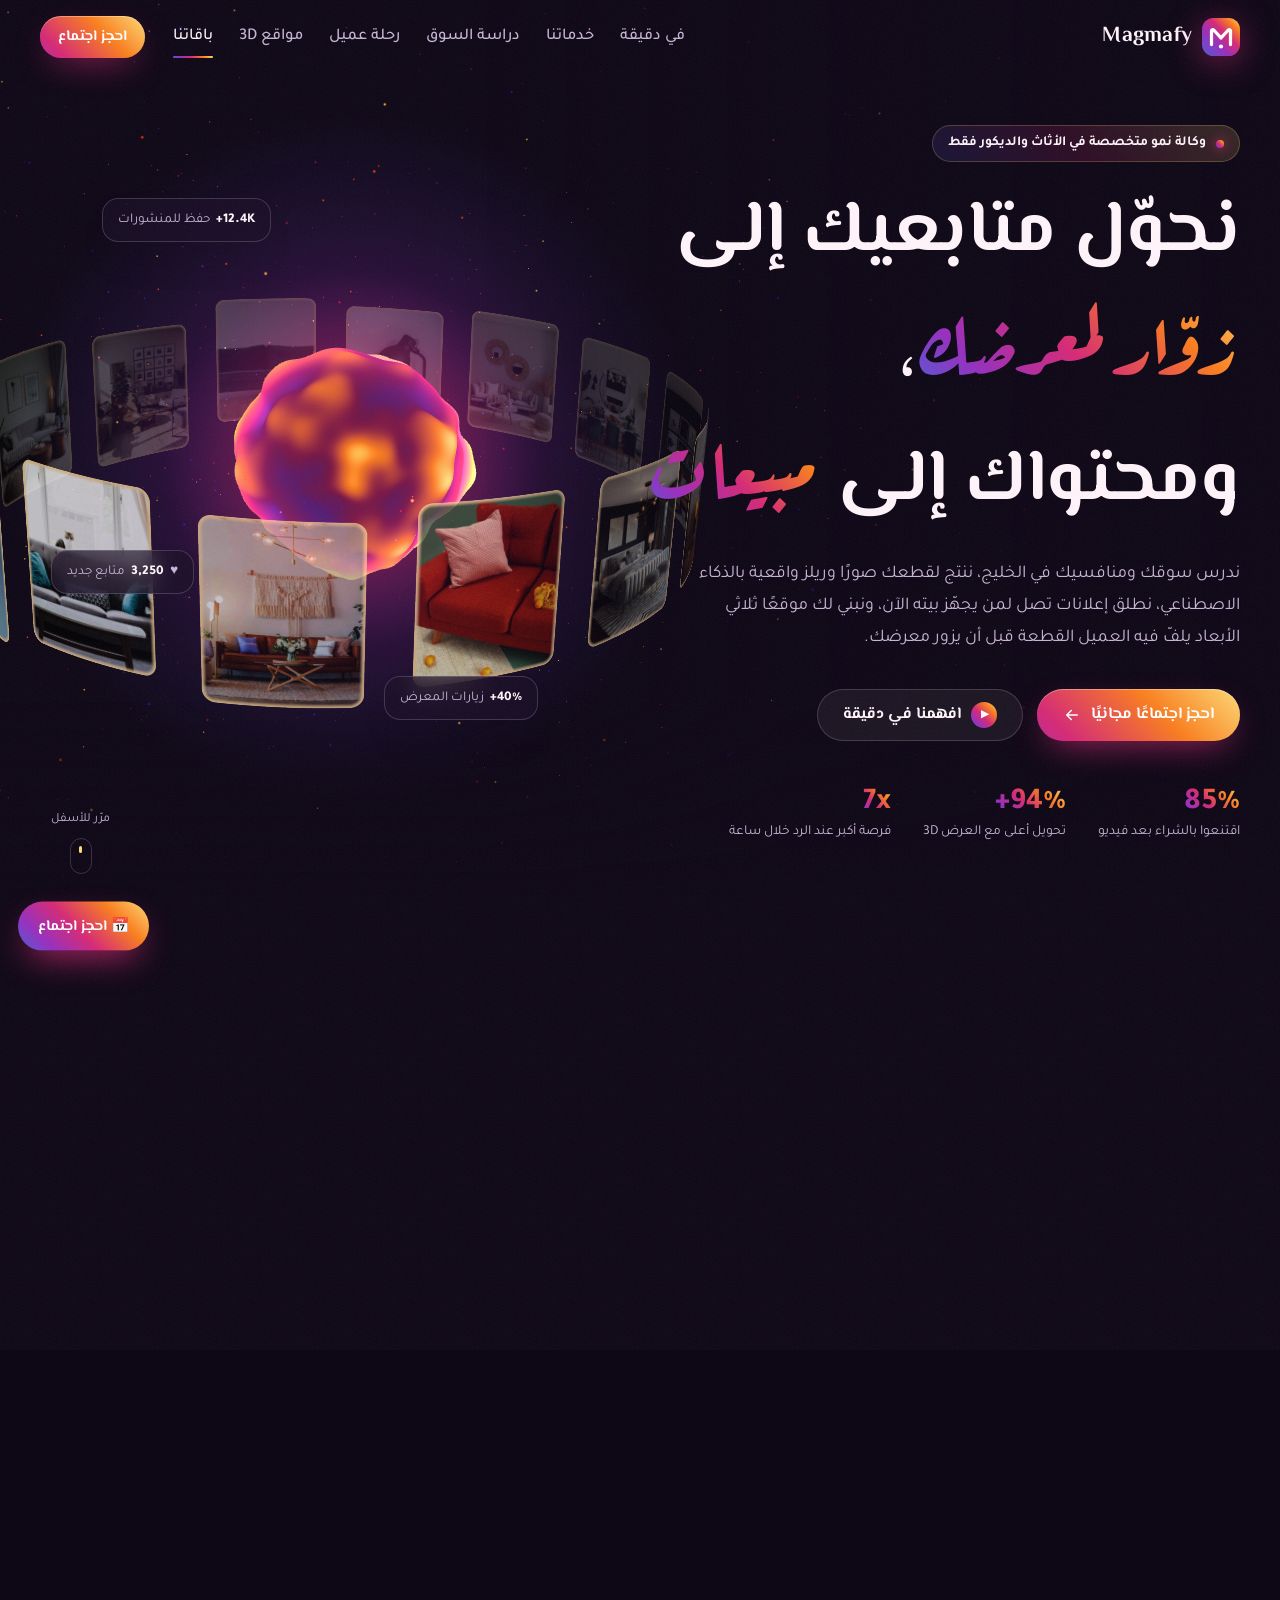
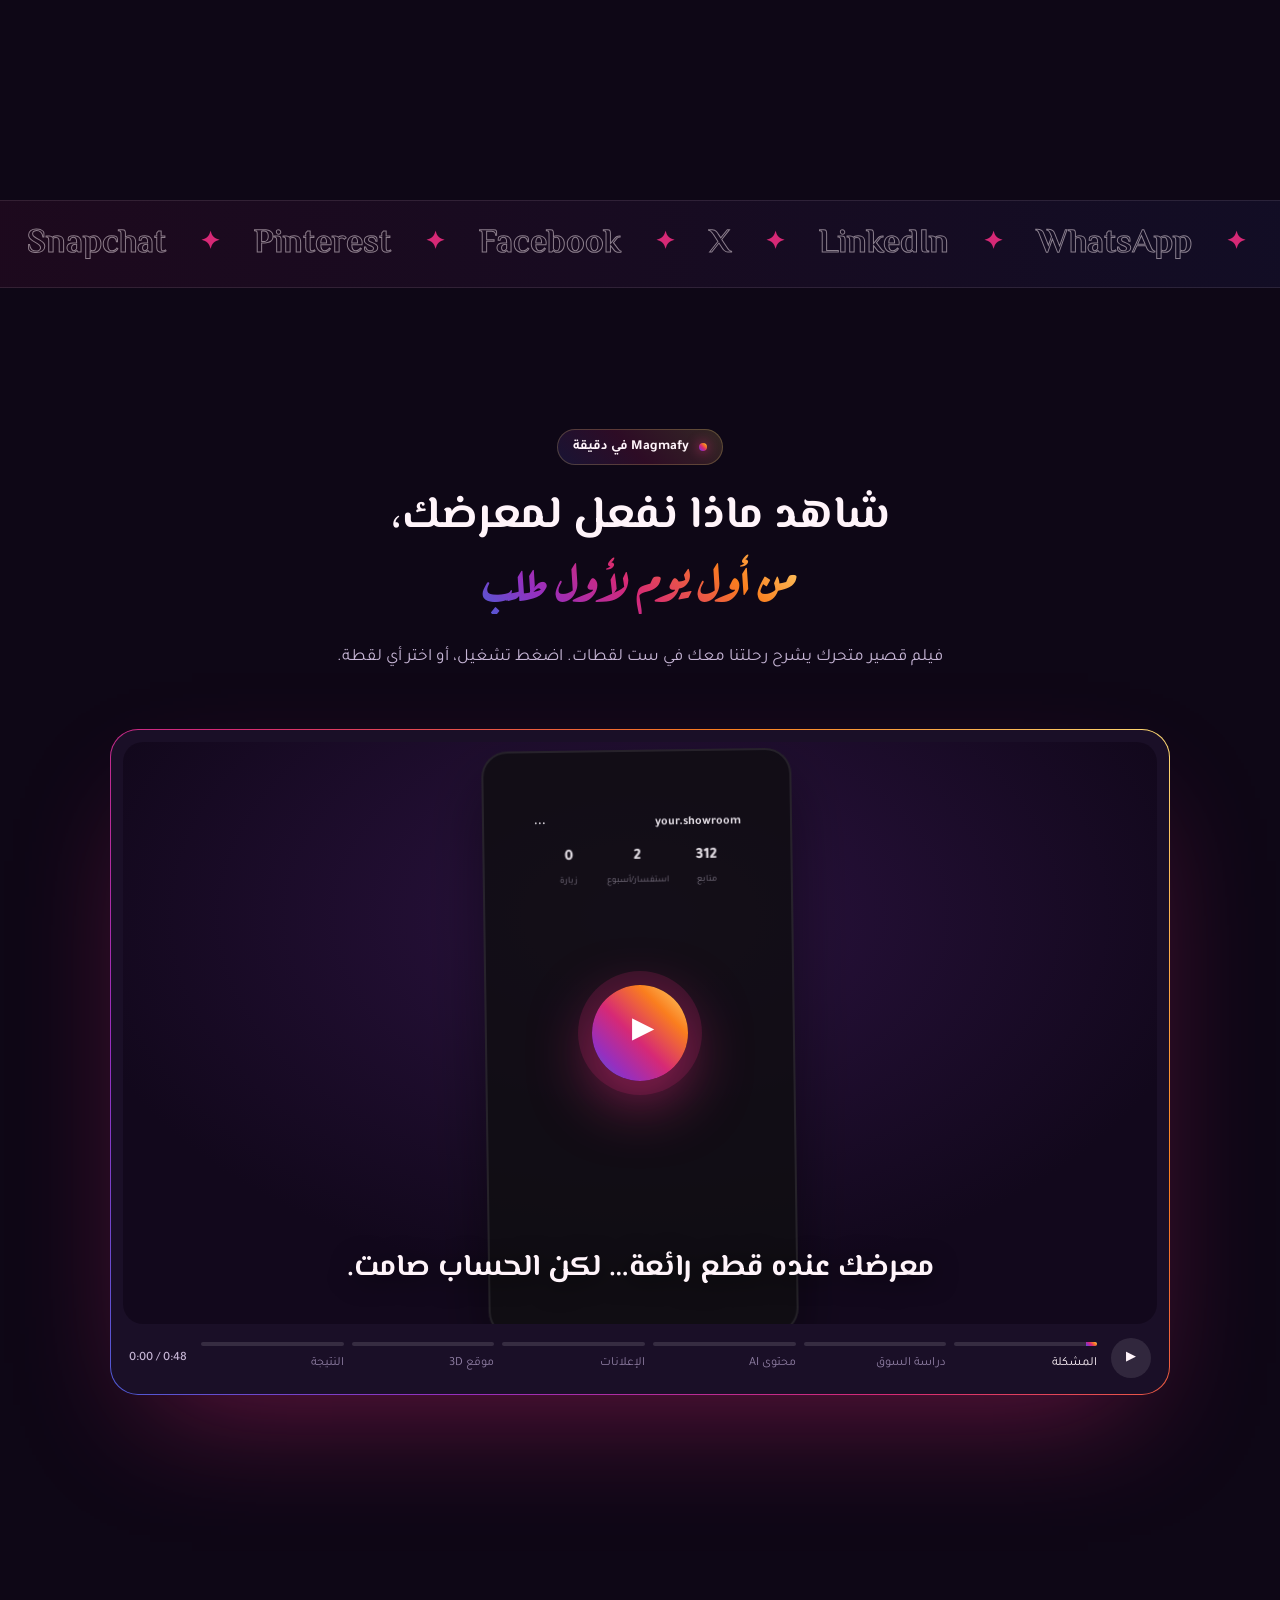
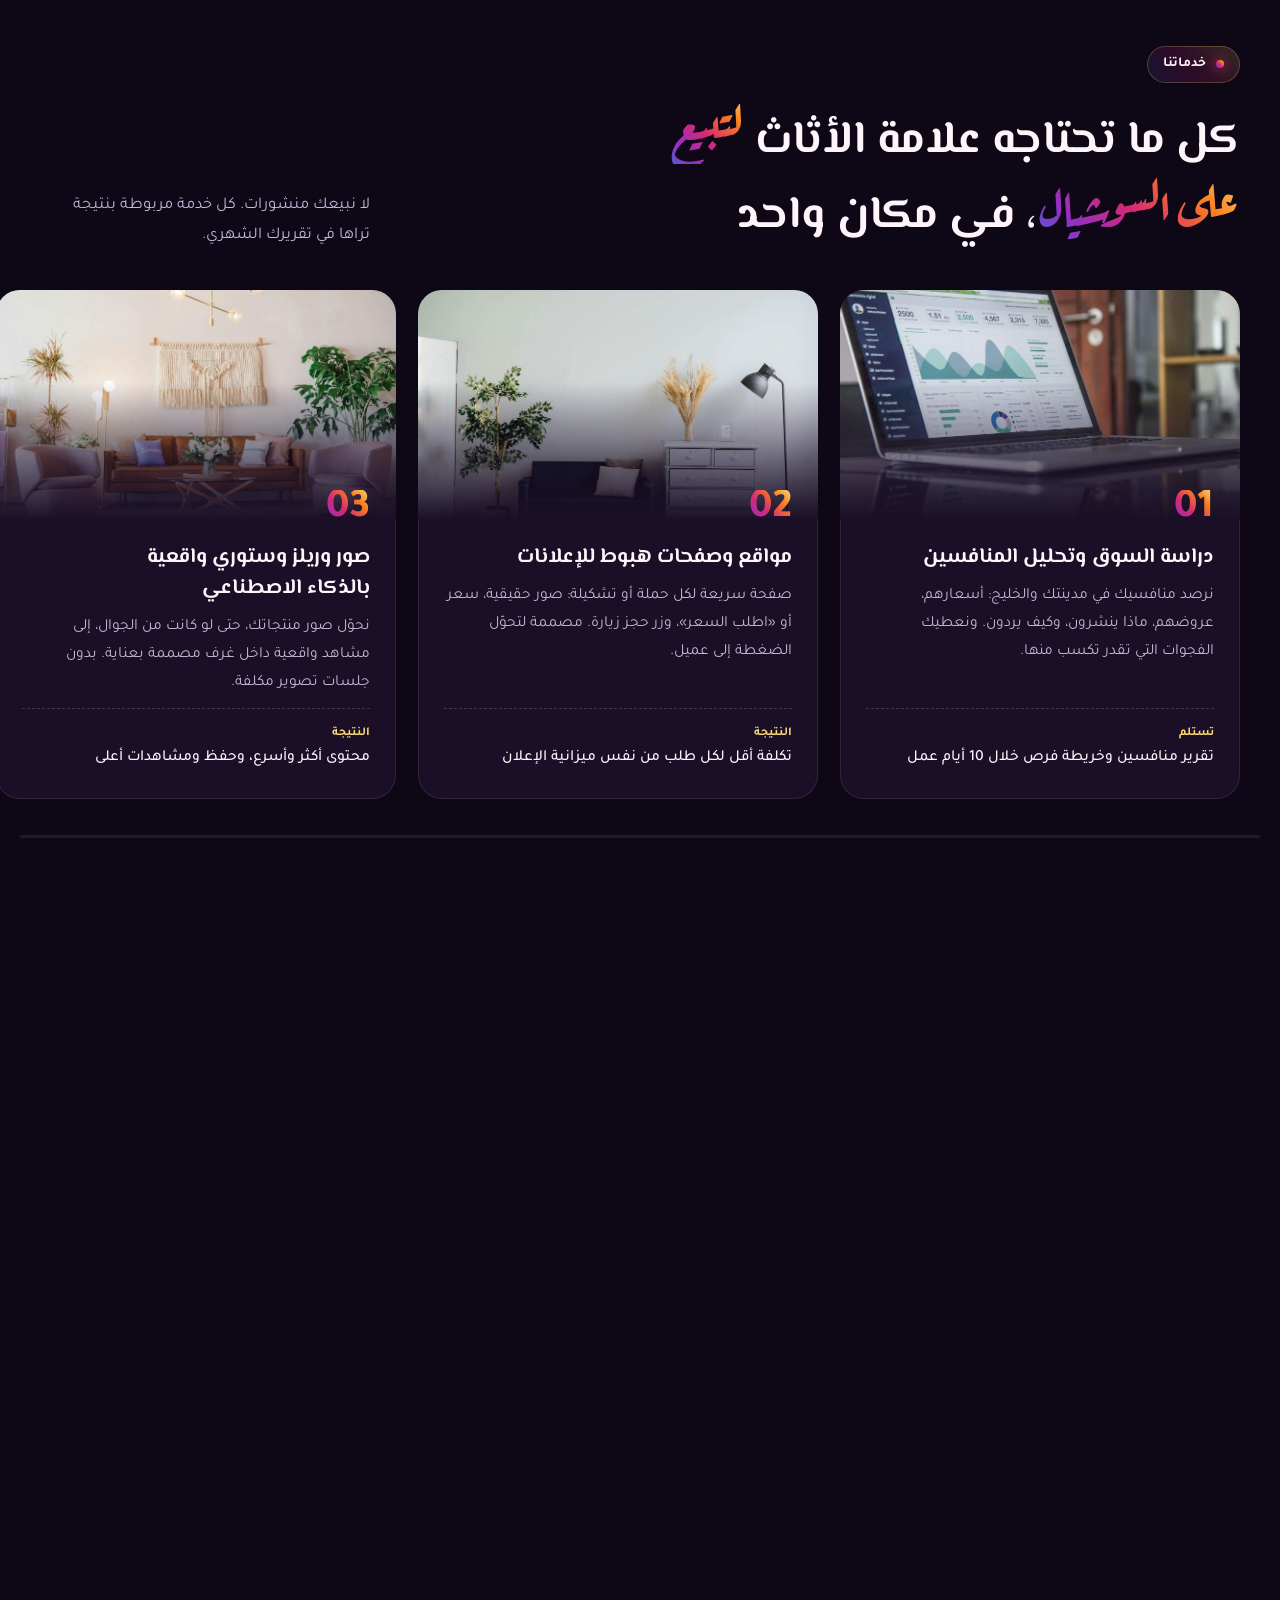
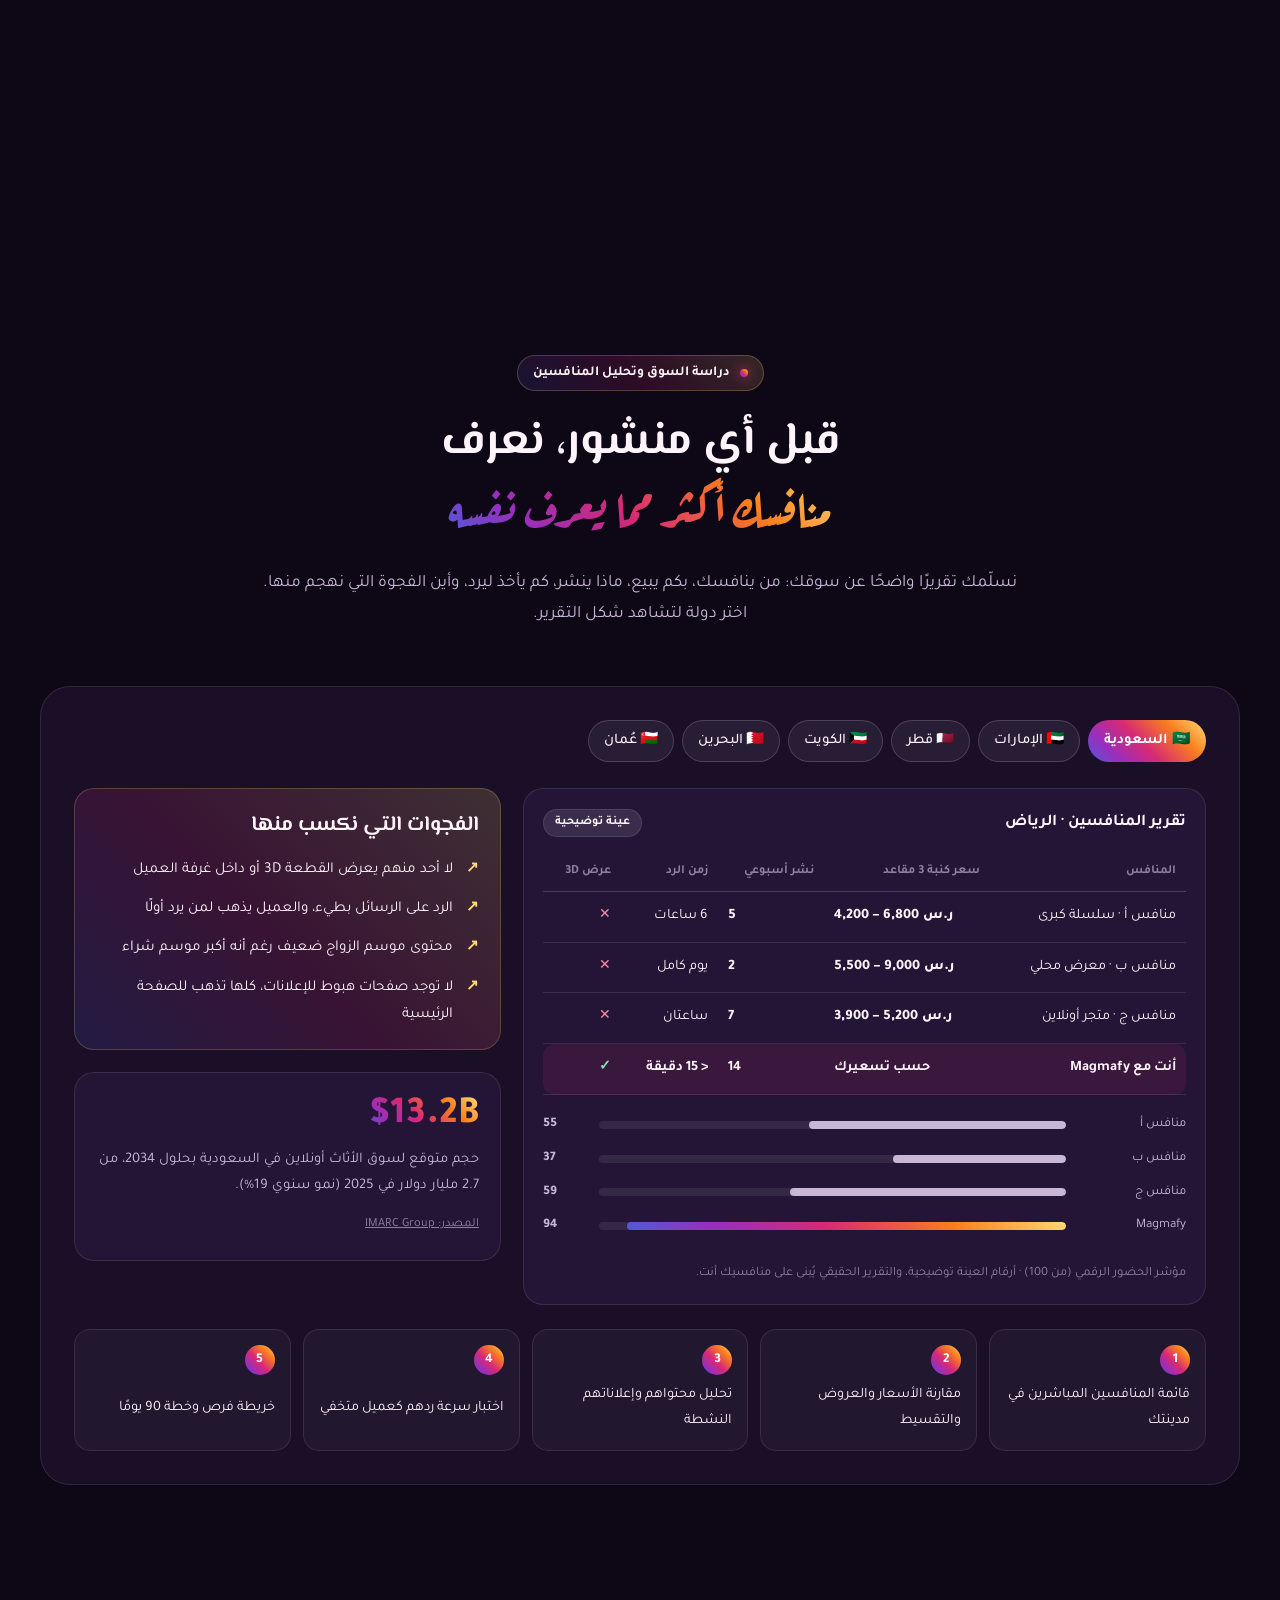
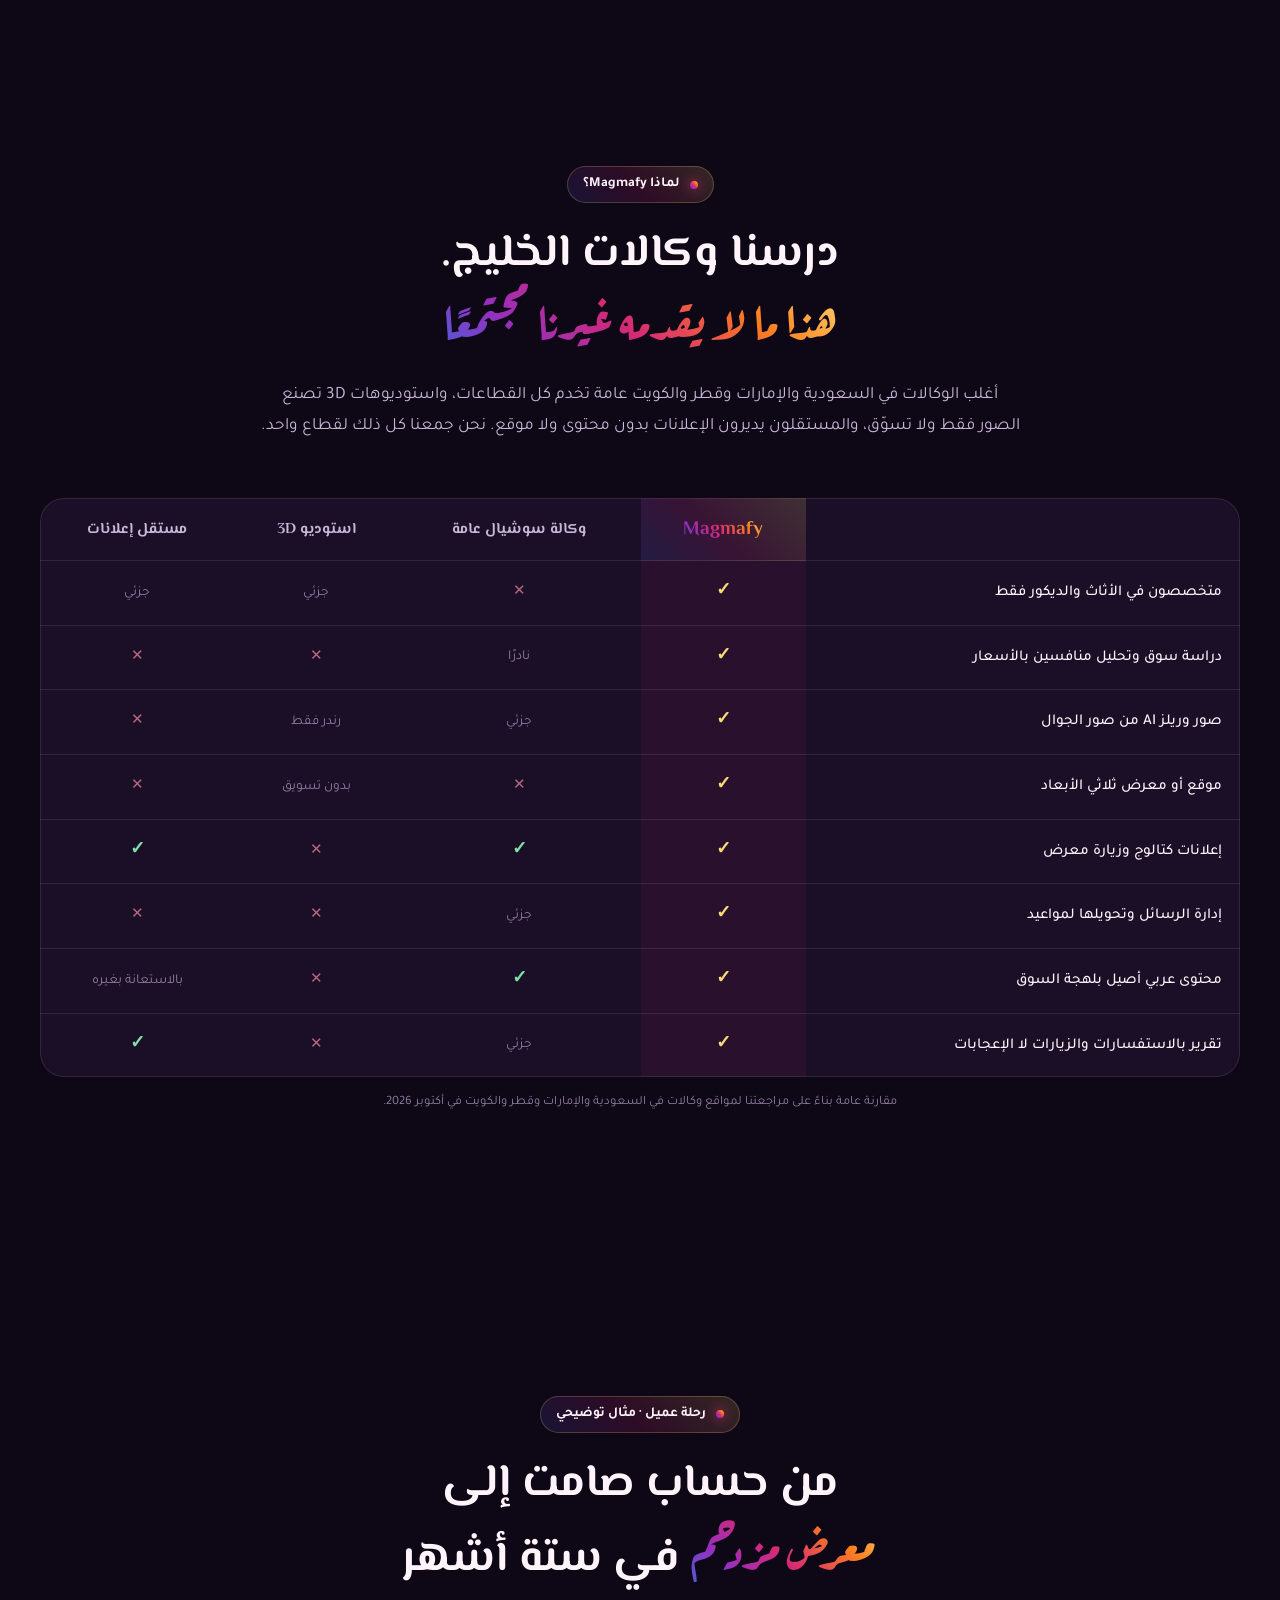
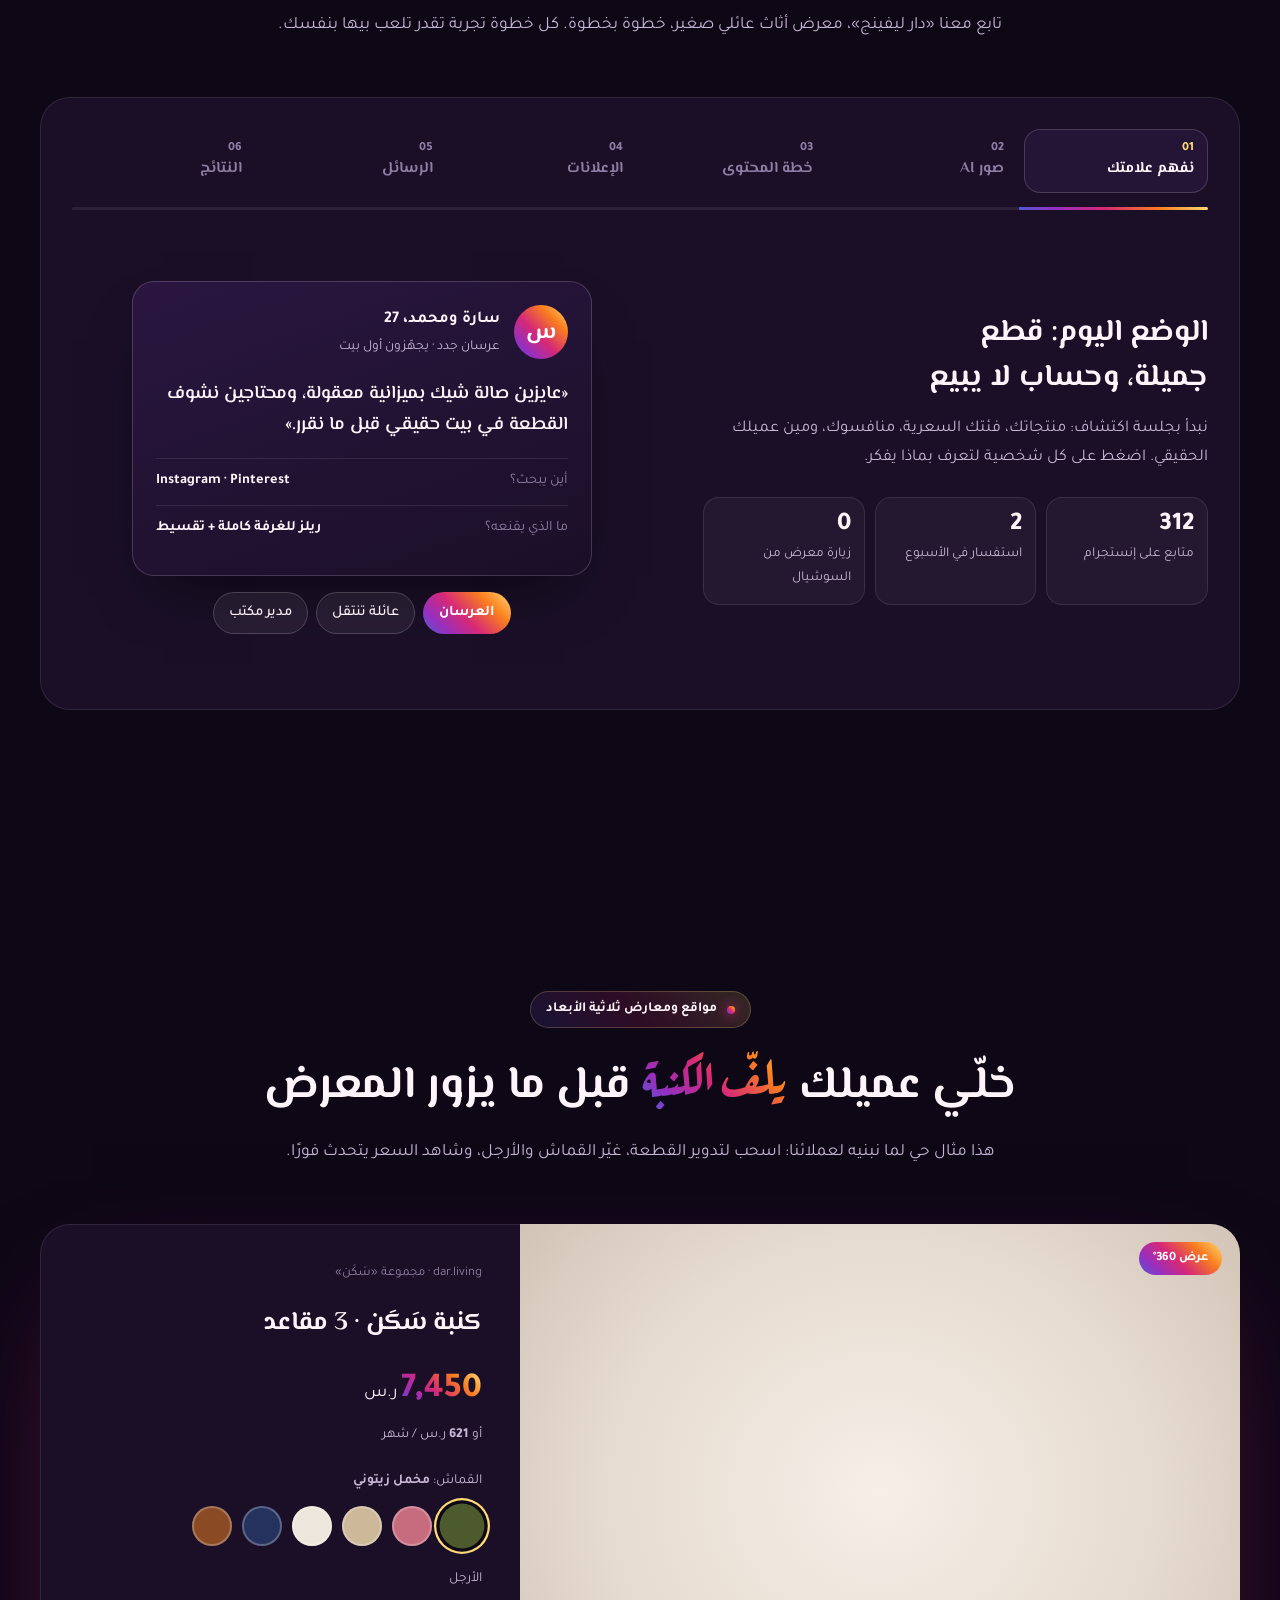
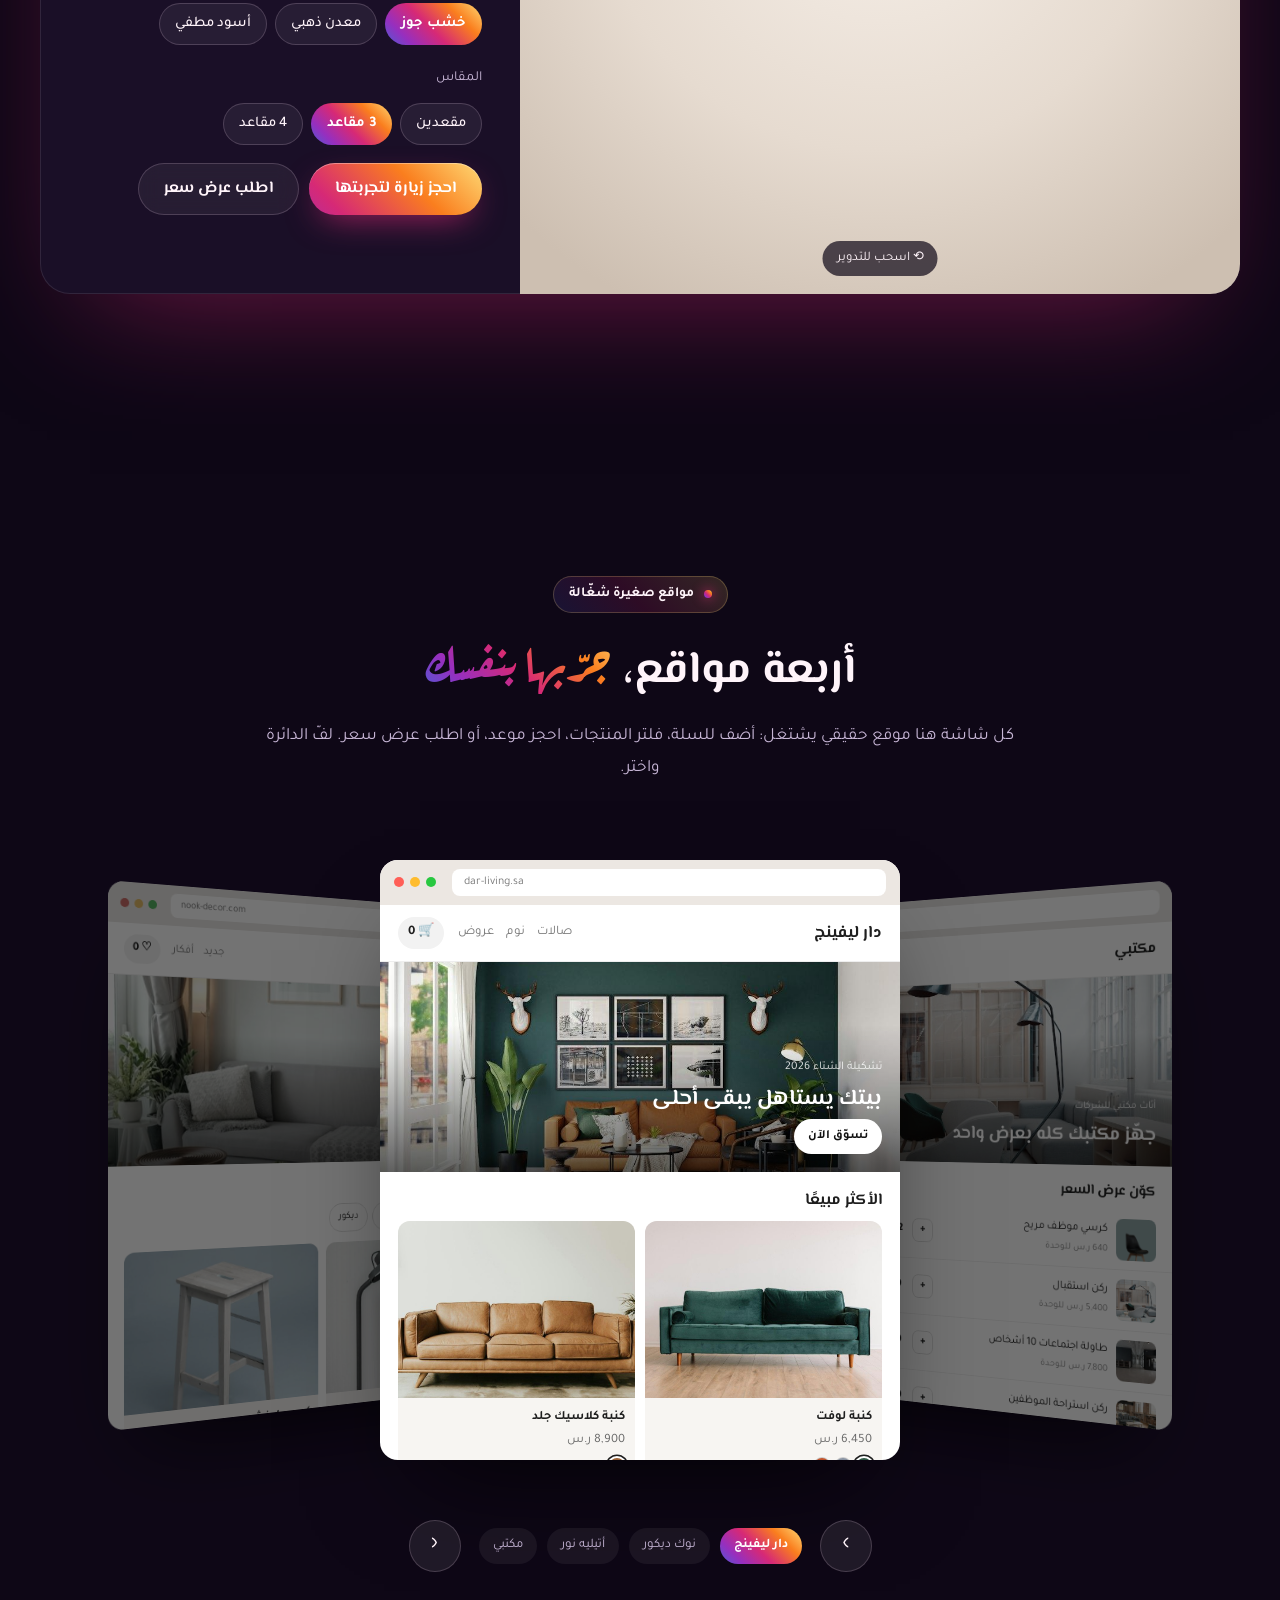
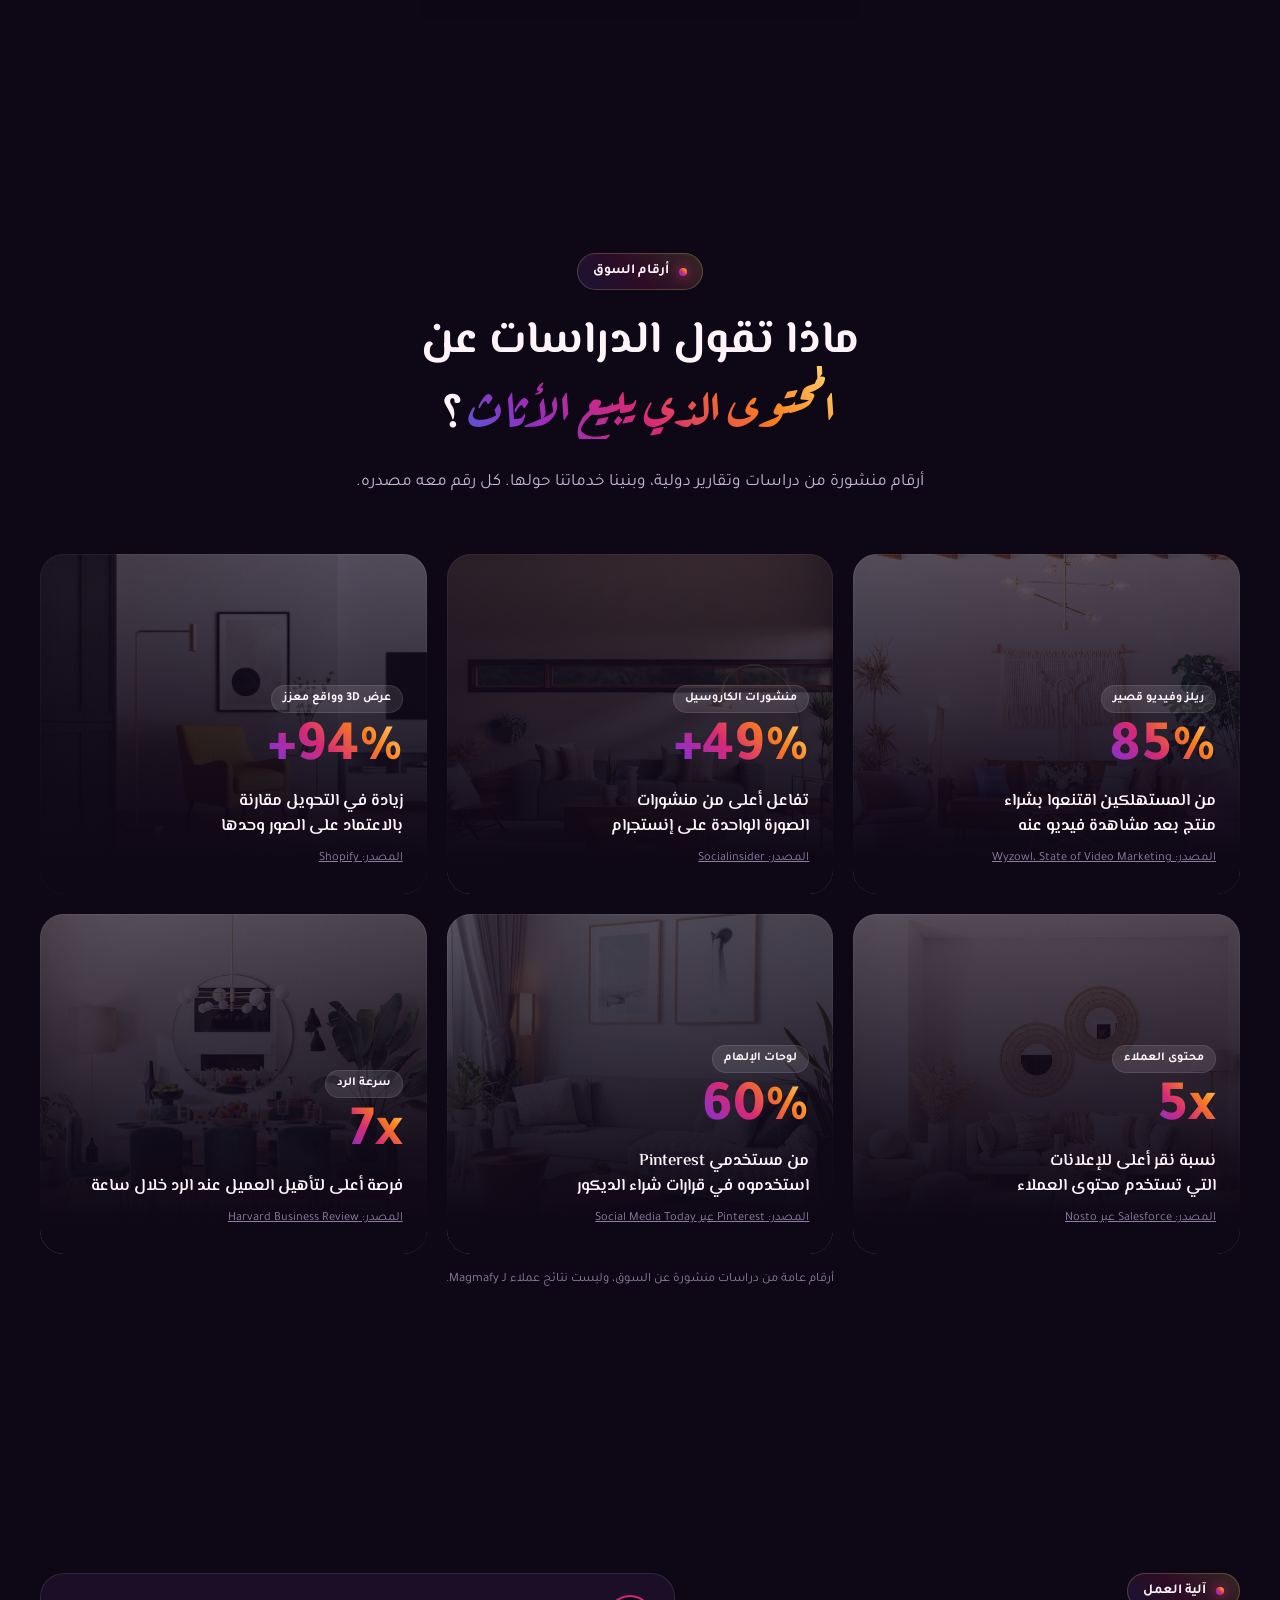
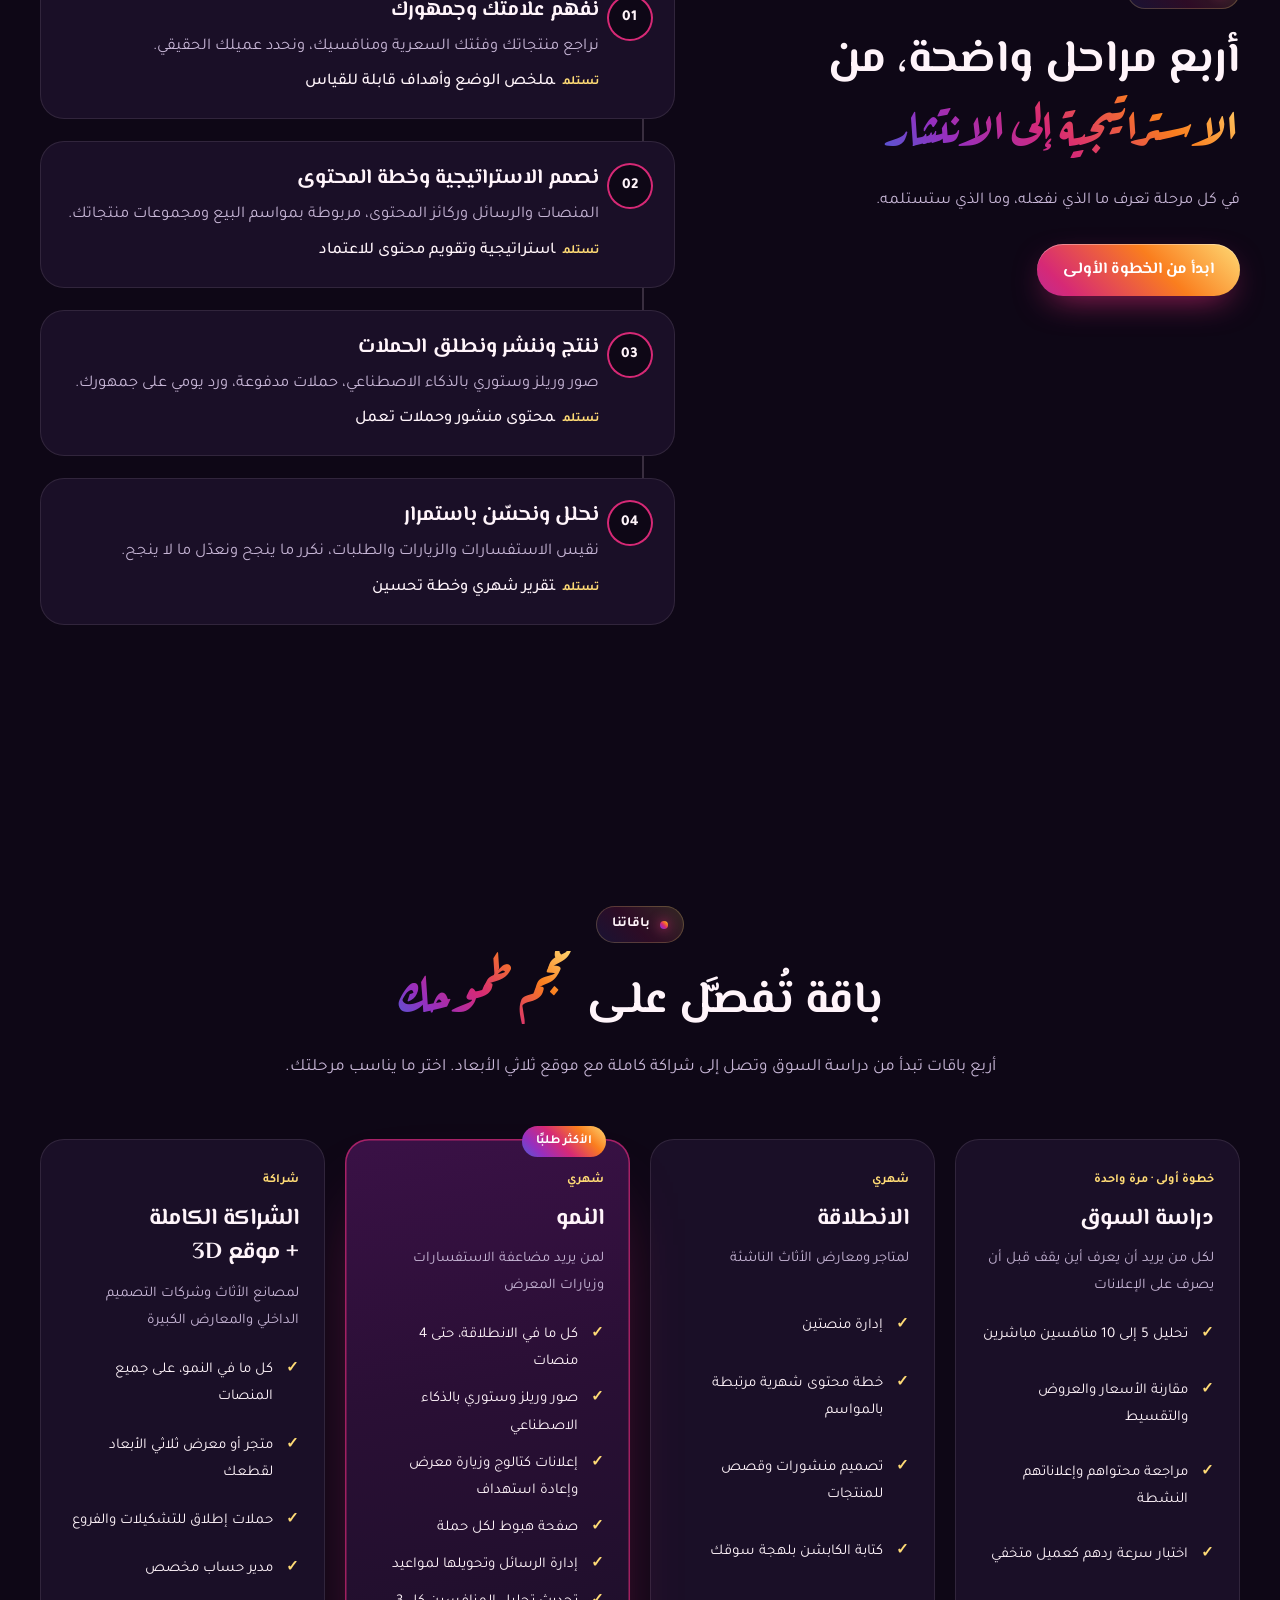
==== index.html @ ff983869 "Magmafy 3D website: hero, explainer film, market study, 3D sofa, mini sites, booking Co-Authored-By:" ====
<!doctype html>
<html lang="ar" dir="rtl">
<head>
  <meta charset="utf-8">
  <meta name="viewport" content="width=device-width, initial-scale=1, viewport-fit=cover">
  <title>Magmafy | وكالة نمو السوشيال ميديا لمعارض الأثاث والديكور</title>
  <meta name="description" content="Magmafy وكالة نمو متخصصة في معارض الأثاث ومتاجر الديكور: صور وريلز واقعية بالذكاء الاصطناعي، إعلانات، إدارة رسائل، ومواقع ثلاثية الأبعاد تبيع قطعك.">
  <meta name="theme-color" content="#0e0716">
  <meta name="color-scheme" content="dark">
  <meta property="og:title" content="Magmafy | نحوّل متابعيك إلى زوّار لمعرضك">
  <meta property="og:description" content="وكالة نمو متخصصة في الأثاث والديكور: محتوى بالذكاء الاصطناعي، إعلانات، ومواقع ثلاثية الأبعاد.">
  <meta property="og:type" content="website">
  <link rel="icon" href="assets/img/favicon.svg" type="image/svg+xml">
  <link rel="preload" href="assets/fonts/el-messiri-arabic-700-normal.woff2" as="font" type="font/woff2" crossorigin>
  <link rel="preload" href="assets/fonts/tajawal-arabic-500-normal.woff2" as="font" type="font/woff2" crossorigin>
  <link rel="stylesheet" href="assets/css/style.css">
  <script src="assets/vendor/gsap.min.js" defer></script>
  <script src="assets/vendor/ScrollTrigger.min.js" defer></script>
  <script type="importmap">{ "imports": { "three": "./assets/vendor/three.module.min.js" } }</script>
  <script type="module" src="assets/js/main.js"></script>
</head>
<body>
  <!-- preloader -->
  <div class="preloader" id="preloader" aria-hidden="true">
    <div class="preloader__orb"><i></i><i></i><i></i></div>
    <div class="preloader__word">Magmafy</div>
    <div class="preloader__bar"><span id="preloader-bar"></span></div>
    <div class="preloader__pct num" id="preloader-pct">0%</div>
  </div>

  <div class="grain" aria-hidden="true"></div>
  <div class="cursor" aria-hidden="true"><span class="cursor__dot"></span><span class="cursor__ring"></span></div>

  <!-- header -->
  <header class="header" id="header">
    <div class="wrap header__inner">
      <a href="#home" class="logo" aria-label="Magmafy الرئيسية">
        <svg class="logo__mark" viewBox="0 0 40 40" aria-hidden="true"><defs><linearGradient id="lg-m" x1="0" y1="1" x2="1" y2="0"><stop offset="0" stop-color="#4f5bd5"/><stop offset=".35" stop-color="#962fbf"/><stop offset=".6" stop-color="#d62976"/><stop offset=".82" stop-color="#fa7e1e"/><stop offset="1" stop-color="#feda75"/></linearGradient></defs><rect width="40" height="40" rx="12" fill="url(#lg-m)"/><path d="M10 28V13.5c0-1.2 1.5-1.8 2.3-.9L20 21l7.7-8.4c.8-.9 2.3-.3 2.3.9V28" fill="none" stroke="#fff" stroke-width="3.4" stroke-linecap="round" stroke-linejoin="round"/><circle cx="20" cy="30" r="2.2" fill="#fff"/></svg>
        <span class="logo__word">Magmafy</span>
      </a>
      <nav class="nav" id="nav" aria-label="القائمة الرئيسية">
        <a href="#film">في دقيقة</a>
        <a href="#services">خدماتنا</a>
        <a href="#study">دراسة السوق</a>
        <a href="#journey">رحلة عميل</a>
        <a href="#sites3d">مواقع 3D</a>
        <a href="#pricing">باقاتنا</a>
      </nav>
      <a href="#contact" class="btn btn--grad btn--sm header__cta magnetic">احجز اجتماع</a>
      <button class="burger" id="burger" aria-label="فتح القائمة" aria-expanded="false" aria-controls="nav"><span></span><span></span></button>
    </div>
  </header>

  <main id="main">
    <!-- ============ HERO ============ -->
    <section class="hero" id="home">
      <div class="hero__pin">
        <canvas id="hero-canvas" aria-hidden="true"></canvas>
        <div class="hero__shade" aria-hidden="true"></div>
        <div class="wrap hero__inner">
          <p class="eyebrow reveal-up"><span class="eyebrow__dot"></span>وكالة نمو متخصصة في الأثاث والديكور فقط</p>
          <h1 class="hero__title" aria-label="نحوّل متابعيك إلى زوّار لمعرضك، ومحتواك إلى مبيعات">
            <span class="line"><span>نحوّل متابعيك إلى</span></span>
            <span class="line"><span><em class="grad">زوّار لمعرضك</em>،</span></span>
            <span class="line"><span>ومحتواك إلى <em class="grad">مبيعات</em></span></span>
          </h1>
          <p class="hero__lede reveal-up">ندرس سوقك ومنافسيك في الخليج، ننتج لقطعك صورًا وريلز واقعية بالذكاء الاصطناعي، نطلق إعلانات تصل لمن يجهّز بيته الآن، ونبني لك موقعًا ثلاثي الأبعاد يلفّ فيه العميل القطعة قبل أن يزور معرضك.</p>
          <div class="hero__ctas reveal-up">
            <a href="#contact" class="btn btn--grad magnetic">احجز اجتماعًا مجانيًا <svg class="icon" viewBox="0 0 24 24" aria-hidden="true"><path d="M19 12H5M11 6l-6 6 6 6"/></svg></a>
            <a href="#film" class="btn btn--ghost magnetic"><span class="playdot" aria-hidden="true">▶</span> افهمنا في دقيقة</a>
          </div>
          <ul class="hero__stats reveal-up" aria-label="أرقام سريعة">
            <li><b class="num" data-count="85" data-suffix="%">85%</b><span>اقتنعوا بالشراء بعد فيديو</span></li>
            <li><b class="num" data-count="94" data-prefix="+" data-suffix="%">+94%</b><span>تحويل أعلى مع العرض 3D</span></li>
            <li><b class="num" data-count="7" data-suffix="x">7x</b><span>فرصة أكبر عند الرد خلال ساعة</span></li>
          </ul>
        </div>
        <div class="hero__scroll" aria-hidden="true"><span>مرّر للأسفل</span><i></i></div>
        <div class="hero__tags" aria-hidden="true">
          <span class="htag htag--a"><b class="num">+12.4K</b> حفظ للمنشورات</span>
          <span class="htag htag--b"><b class="num">+40%</b> زيارات المعرض</span>
          <span class="htag htag--c">♥ <b class="num">3,250</b> متابع جديد</span>
        </div>
      </div>
    </section>

    <!-- ============ PLATFORMS MARQUEE ============ -->
    <section class="marquee" aria-label="المنصات التي نديرها">
      <div class="marquee__track" dir="ltr">
        <div class="marquee__row">
          <span>Instagram</span><i>✦</i><span>TikTok</span><i>✦</i><span>Snapchat</span><i>✦</i><span>Pinterest</span><i>✦</i><span>Facebook</span><i>✦</i><span>X</span><i>✦</i><span>LinkedIn</span><i>✦</i><span>WhatsApp</span><i>✦</i>
        </div>
        <div class="marquee__row" aria-hidden="true">
          <span>Instagram</span><i>✦</i><span>TikTok</span><i>✦</i><span>Snapchat</span><i>✦</i><span>Pinterest</span><i>✦</i><span>Facebook</span><i>✦</i><span>X</span><i>✦</i><span>LinkedIn</span><i>✦</i><span>WhatsApp</span><i>✦</i>
        </div>
      </div>
    </section>


    <!-- ============ EXPLAINER FILM ============ -->
    <section class="section film" id="film">
      <div class="wrap">
        <div class="head">
          <p class="eyebrow"><span class="eyebrow__dot"></span>Magmafy في دقيقة</p>
          <h2>شاهد ماذا نفعل لمعرضك، <em class="grad">من أول يوم لأول طلب</em></h2>
          <p>فيلم قصير متحرك يشرح رحلتنا معك في ست لقطات. اضغط تشغيل، أو اختر أي لقطة.</p>
        </div>
        <div class="film__frame" id="film-frame">
          <div class="film__stage" id="film-stage" aria-live="polite">
            <!-- scene 1 -->
            <div class="fs fs--1" data-scene="0">
              <div class="fs1__phone">
                <div class="fs1__top"><b>your.showroom</b><span>•••</span></div>
                <div class="fs1__stats"><div><b class="num">312</b><small>متابع</small></div><div><b class="num">2</b><small>استفسار/أسبوع</small></div><div><b class="num">0</b><small>زيارة</small></div></div>
                <div class="fs1__grid"><img src="assets/img/sofa-grey.jpg" alt=""><img src="assets/img/stool.jpg" alt=""><img src="assets/img/lamp.jpg" alt=""><img src="assets/img/sofa-leather.jpg" alt=""><img src="assets/img/chair-black.jpg" alt=""><img src="assets/img/sofa-green.jpg" alt=""></div>
              </div>
              <div class="fs1__zzz"><span>ز</span><span>ز</span><span>ز</span></div>
            </div>
            <!-- scene 2 -->
            <div class="fs fs--2" data-scene="1">
              <svg class="fs2__map" viewBox="0 0 400 260" aria-hidden="true">
                <path class="fs2__land" d="M40 60 L150 30 L250 40 L300 90 L330 120 L360 150 L340 190 L300 215 L240 235 L180 225 L120 180 L80 130 Z"/>
                <g class="fs2__pins">
                  <g transform="translate(170 120)"><circle r="7"/><text y="-14">الرياض</text></g>
                  <g transform="translate(110 150)"><circle r="6"/><text y="-12">جدة</text></g>
                  <g transform="translate(300 120)"><circle r="6"/><text y="-12">دبي</text></g>
                  <g transform="translate(262 100)"><circle r="5"/><text y="-11">الدوحة</text></g>
                  <g transform="translate(215 55)"><circle r="5"/><text y="-11">الكويت</text></g>
                  <g transform="translate(330 165)"><circle r="5"/><text y="-11">مسقط</text></g>
                </g>
              </svg>
              <div class="fs2__cards">
                <div class="fs2__card"><small>منافس أ</small><b>ينشر 3 مرات/أسبوع</b><i style="--w:40%"></i></div>
                <div class="fs2__card"><small>منافس ب</small><b>يرد بعد 6 ساعات</b><i style="--w:25%"></i></div>
                <div class="fs2__card fs2__card--you"><small>أنت مع Magmafy</small><b>يوميًا · رد خلال دقائق</b><i style="--w:92%"></i></div>
              </div>
            </div>
            <!-- scene 3 -->
            <div class="fs fs--3" data-scene="2">
              <div class="fs3__wrap">
                <img class="fs3__before" src="assets/img/sofa-leather.jpg" alt="">
                <img class="fs3__after" src="assets/img/interior-sun.jpg" alt="">
                <span class="fs3__scan"></span>
                <span class="fs3__label">صورة جوال ← مشهد AI واقعي</span>
              </div>
            </div>
            <!-- scene 4 -->
            <div class="fs fs--4" data-scene="3">
              <div class="fs4__target"><i></i><i></i><i></i><b>من يجهّز بيته الآن</b></div>
              <div class="fs4__people"><span>عرسان جدد</span><span>عائلة تنتقل</span><span>مكتب جديد</span><span>تجديد ديكور</span></div>
              <div class="fs4__ad"><img src="assets/img/living-soft.jpg" alt=""><b>احجز زيارة للمعرض</b></div>
            </div>
            <!-- scene 5 -->
            <div class="fs fs--5" data-scene="4">
              <div class="fs5__browser"><div class="fs5__bar"><i></i><i></i><i></i><span>your-showroom.sa</span></div>
                <div class="fs5__body"><div class="fs5__cube"><img src="assets/img/sofa-orange.jpg" alt=""><img src="assets/img/sofa-green.jpg" alt=""><img src="assets/img/sofa-grey.jpg" alt=""><img src="assets/img/sofa-leather.jpg" alt=""></div>
                <div class="fs5__sw"><i style="--c:#c2410c"></i><i style="--c:#166534"></i><i style="--c:#64748b"></i><i style="--c:#92400e"></i></div></div></div>
            </div>
            <!-- scene 6 -->
            <div class="fs fs--6" data-scene="5">
              <div class="fs6__kpis"><div><b class="num" data-to="186">0</b><small>استفسار/شهر</small></div><div><b class="num" data-to="64">0</b><small>زيارة معرض</small></div><div><b class="num" data-to="8640">0</b><small>متابع</small></div></div>
              <svg class="fs6__chart" viewBox="0 0 300 100" preserveAspectRatio="none" aria-hidden="true"><path d="M300 92 C260 90 240 80 210 74 S160 60 130 46 S70 24 0 8" fill="none" stroke="url(#dash-l)" stroke-width="4" stroke-linecap="round"/></svg>
              <a href="#contact" class="btn btn--grad fs6__cta">احجز اجتماعك</a>
            </div>
            <p class="film__caption" id="film-caption">معرضك عنده قطع رائعة… لكن الحساب صامت.</p>
            <button type="button" class="film__play" id="film-play" aria-label="تشغيل الفيلم"><span>▶</span></button>
          </div>
          <div class="film__ctl">
            <button type="button" class="film__toggle" id="film-toggle" aria-label="تشغيل أو إيقاف">▶</button>
            <ol class="film__chapters" id="film-chapters">
              <li><button type="button" data-s="0"><i><span></span></i>المشكلة</button></li>
              <li><button type="button" data-s="1"><i><span></span></i>دراسة السوق</button></li>
              <li><button type="button" data-s="2"><i><span></span></i>محتوى AI</button></li>
              <li><button type="button" data-s="3"><i><span></span></i>الإعلانات</button></li>
              <li><button type="button" data-s="4"><i><span></span></i>موقع 3D</button></li>
              <li><button type="button" data-s="5"><i><span></span></i>النتيجة</button></li>
            </ol>
            <span class="film__time num" id="film-time">0:00 / 0:48</span>
          </div>
        </div>
      </div>
    </section>

    <!-- ============ SERVICES (horizontal) ============ -->
    <section class="services" id="services">
      <div class="services__pin">
        <div class="wrap services__head">
          <div>
            <p class="eyebrow"><span class="eyebrow__dot"></span>خدماتنا</p>
            <h2>كل ما تحتاجه علامة الأثاث <em class="grad">لتبيع على السوشيال</em>، في مكان واحد</h2>
          </div>
          <p class="services__sub">لا نبيعك منشورات. كل خدمة مربوطة بنتيجة تراها في تقريرك الشهري.</p>
        </div>
        <div class="services__viewport">
          <div class="services__strip" id="services-strip">
            <article class="svc">
              <div class="svc__img"><img src="assets/img/analytics.jpg" alt="حاسوب يعرض تقارير وتحليلات" loading="lazy"></div>
              <div class="svc__body"><span class="svc__n num">01</span><h3>دراسة السوق وتحليل المنافسين</h3><p>نرصد منافسيك في مدينتك والخليج: أسعارهم، عروضهم، ماذا ينشرون، وكيف يردون. ونعطيك الفجوات التي تقدر تكسب منها.</p><p class="svc__res"><span>تستلم</span>تقرير منافسين وخريطة فرص خلال 10 أيام عمل</p></div>
            </article>
            <article class="svc">
              <div class="svc__img"><img src="assets/img/living-mini.jpg" alt="صالة بسيطة بكنبة سوداء" loading="lazy"></div>
              <div class="svc__body"><span class="svc__n num">02</span><h3>مواقع وصفحات هبوط للإعلانات</h3><p>صفحة سريعة لكل حملة أو تشكيلة: صور حقيقية، سعر أو «اطلب السعر»، وزر حجز زيارة. مصممة لتحوّل الضغطة إلى عميل.</p><p class="svc__res"><span>النتيجة</span>تكلفة أقل لكل طلب من نفس ميزانية الإعلان</p></div>
            </article>
            <article class="svc">
              <div class="svc__img"><img src="assets/img/living-boho.jpg" alt="صالة بأريكة جلدية ونباتات" loading="lazy"></div>
              <div class="svc__body"><span class="svc__n num">03</span><h3>صور وريلز وستوري واقعية بالذكاء الاصطناعي</h3><p>نحوّل صور منتجاتك، حتى لو كانت من الجوال، إلى مشاهد واقعية داخل غرف مصممة بعناية. بدون جلسات تصوير مكلفة.</p><p class="svc__res"><span>النتيجة</span>محتوى أكثر وأسرع، وحفظ ومشاهدات أعلى</p></div>
            </article>
            <article class="svc">
              <div class="svc__img"><img src="assets/img/living-teal.jpg" alt="صالة بأريكة رمادية وجدار أبيض" loading="lazy"></div>
              <div class="svc__body"><span class="svc__n num">04</span><h3>إدارة الحسابات وخطة محتوى موسمية</h3><p>تقويم شهري مبني على مواسم بيع الأثاث: رمضان والأعياد، موسم الزواج، العودة للمدارس، والجمعة البيضاء.</p><p class="svc__res"><span>النتيجة</span>علامتك أول ما يتذكره العميل حين يقرر التأثيث</p></div>
            </article>
            <article class="svc">
              <div class="svc__img"><img src="assets/img/sofa-green.jpg" alt="أريكة مخملية خضراء" loading="lazy"></div>
              <div class="svc__body"><span class="svc__n num">05</span><h3>إدارة الإعلانات المدفوعة</h3><p>حملات على Meta وTikTok وSnapchat وPinterest: إعلانات كتالوج، حملات زيارة المعرض، وإعادة استهداف من شاهد ولم يشترِ.</p><p class="svc__res"><span>النتيجة</span>تكلفة أقل لكل طلب، وزيارات قابلة للقياس</p></div>
            </article>
            <article class="svc svc--3d">
              <div class="svc__img"><img src="assets/img/chair-yellow.jpg" alt="كرسي أصفر بجوار جدار أبيض" loading="lazy"><span class="svc__badge">جديد</span></div>
              <div class="svc__body"><span class="svc__n num">06</span><h3>مواقع ومعارض ثلاثية الأبعاد</h3><p>متجر أونلاين يلفّ فيه العميل الكنبة 360° ويغيّر لون القماش، ثم يحجز زيارة أو يطلب السعر من نفس الصفحة.</p><p class="svc__res"><span>النتيجة</span>ثقة أعلى قبل الشراء، ومرتجعات أقل</p></div>
            </article>
            <article class="svc">
              <div class="svc__img"><img src="assets/img/dining.jpg" alt="طاولة طعام بكراسي خضراء" loading="lazy"></div>
              <div class="svc__body"><span class="svc__n num">07</span><h3>إدارة الرسائل والتعليقات</h3><p>نرد على أسئلة الأسعار والمقاسات والألوان ومدة التوصيل بسرعة وبصوت علامتك، ونحوّل كل استفسار إلى موعد أو طلب.</p><p class="svc__res"><span>النتيجة</span>استفسارات أقل ضياعًا، ومبيعات أكثر من الرسائل</p></div>
            </article>
            <article class="svc">
              <div class="svc__img"><img src="assets/img/dashboard.jpg" alt="شاشة تعرض رسومًا بيانية" loading="lazy"></div>
              <div class="svc__body"><span class="svc__n num">08</span><h3>تحليل الأداء والتقارير الشهرية</h3><p>تقرير واضح بلا مصطلحات: أي القطع جذبت الاهتمام، وكم استفسارًا وزيارة وطلبًا جاء من السوشيال، وما خطوتنا القادمة.</p><p class="svc__res"><span>النتيجة</span>قرارات مبنية على بيانات حقيقية</p></div>
            </article>
            <div class="svc svc--end">
              <p>جاهز تشوف<br>ده كله على<br><em class="grad">عميل حقيقي؟</em></p>
              <a href="#journey" class="btn btn--grad magnetic">ابدأ الرحلة</a>
            </div>
          </div>
        </div>
        <div class="wrap services__progress" aria-hidden="true"><span id="services-bar"></span></div>
      </div>
    </section>

    <!-- ============ MARKET STUDY ============ -->
    <section class="section study" id="study">
      <div class="wrap">
        <div class="head">
          <p class="eyebrow"><span class="eyebrow__dot"></span>دراسة السوق وتحليل المنافسين</p>
          <h2>قبل أي منشور، نعرف <em class="grad">منافسك أكثر مما يعرف نفسه</em></h2>
          <p>نسلّمك تقريرًا واضحًا عن سوقك: من ينافسك، بكم يبيع، ماذا ينشر، كم يأخذ ليرد، وأين الفجوة التي نهجم منها. اختر دولة لتشاهد شكل التقرير.</p>
        </div>
        <div class="study__box">
          <div class="study__countries" role="tablist" aria-label="اختر الدولة" id="study-countries">
            <button role="tab" aria-selected="true" data-c="sa">🇸🇦 السعودية</button>
            <button role="tab" aria-selected="false" data-c="ae">🇦🇪 الإمارات</button>
            <button role="tab" aria-selected="false" data-c="qa">🇶🇦 قطر</button>
            <button role="tab" aria-selected="false" data-c="kw">🇰🇼 الكويت</button>
            <button role="tab" aria-selected="false" data-c="bh">🇧🇭 البحرين</button>
            <button role="tab" aria-selected="false" data-c="om">🇴🇲 عُمان</button>
          </div>
          <div class="study__grid">
            <div class="study__report">
              <div class="study__rhead"><b>تقرير المنافسين · <span id="study-city">الرياض</span></b><span class="pill">عينة توضيحية</span></div>
              <div class="study__tablewrap">
                <table class="study__table">
                  <thead><tr><th>المنافس</th><th>سعر كنبة 3 مقاعد</th><th>نشر أسبوعي</th><th>زمن الرد</th><th>عرض 3D</th></tr></thead>
                  <tbody id="study-rows"></tbody>
                </table>
              </div>
              <div class="study__bars" id="study-bars"></div>
            </div>
            <div class="study__side">
              <div class="study__gaps">
                <h3>الفجوات التي نكسب منها</h3>
                <ul id="study-gaps"></ul>
              </div>
              <div class="study__fact">
                <b class="num grad">$13.2B</b>
                <p>حجم متوقع لسوق الأثاث أونلاين في السعودية بحلول 2034، من 2.7 مليار دولار في 2025 (نمو سنوي 19%).</p>
                <a href="https://www.imarcgroup.com/saudi-arabia-online-furniture-market" target="_blank" rel="noopener noreferrer">المصدر: IMARC Group</a>
              </div>
            </div>
          </div>
          <ul class="study__deliver">
            <li><b>1</b>قائمة المنافسين المباشرين في مدينتك</li>
            <li><b>2</b>مقارنة الأسعار والعروض والتقسيط</li>
            <li><b>3</b>تحليل محتواهم وإعلاناتهم النشطة</li>
            <li><b>4</b>اختبار سرعة ردهم كعميل متخفي</li>
            <li><b>5</b>خريطة فرص وخطة 90 يومًا</li>
          </ul>
        </div>
      </div>
    </section>

    <!-- ============ COMPARE ============ -->
    <section class="section compare" id="compare">
      <div class="wrap">
        <div class="head">
          <p class="eyebrow"><span class="eyebrow__dot"></span>لماذا Magmafy؟</p>
          <h2>درسنا وكالات الخليج. <em class="grad">هذا ما لا يقدمه غيرنا مجتمعًا</em></h2>
          <p>أغلب الوكالات في السعودية والإمارات وقطر والكويت عامة تخدم كل القطاعات، واستوديوهات 3D تصنع الصور فقط ولا تسوّق، والمستقلون يديرون الإعلانات بدون محتوى ولا موقع. نحن جمعنا كل ذلك لقطاع واحد.</p>
        </div>
        <div class="cmp__wrap">
          <table class="cmp">
            <thead><tr><th></th><th class="cmp__us"><span>Magmafy</span></th><th>وكالة سوشيال عامة</th><th>استوديو 3D</th><th>مستقل إعلانات</th></tr></thead>
            <tbody>
              <tr><th>متخصصون في الأثاث والديكور فقط</th><td class="y">✓</td><td class="n">✕</td><td class="p">جزئي</td><td class="p">جزئي</td></tr>
              <tr><th>دراسة سوق وتحليل منافسين بالأسعار</th><td class="y">✓</td><td class="p">نادرًا</td><td class="n">✕</td><td class="n">✕</td></tr>
              <tr><th>صور وريلز AI من صور الجوال</th><td class="y">✓</td><td class="p">جزئي</td><td class="p">رندر فقط</td><td class="n">✕</td></tr>
              <tr><th>موقع أو معرض ثلاثي الأبعاد</th><td class="y">✓</td><td class="n">✕</td><td class="p">بدون تسويق</td><td class="n">✕</td></tr>
              <tr><th>إعلانات كتالوج وزيارة معرض</th><td class="y">✓</td><td class="y">✓</td><td class="n">✕</td><td class="y">✓</td></tr>
              <tr><th>إدارة الرسائل وتحويلها لمواعيد</th><td class="y">✓</td><td class="p">جزئي</td><td class="n">✕</td><td class="n">✕</td></tr>
              <tr><th>محتوى عربي أصيل بلهجة السوق</th><td class="y">✓</td><td class="y">✓</td><td class="n">✕</td><td class="p">بالاستعانة بغيره</td></tr>
              <tr><th>تقرير بالاستفسارات والزيارات لا الإعجابات</th><td class="y">✓</td><td class="p">جزئي</td><td class="n">✕</td><td class="y">✓</td></tr>
            </tbody>
          </table>
        </div>
        <p class="fine center">مقارنة عامة بناءً على مراجعتنا لمواقع وكالات في السعودية والإمارات وقطر والكويت في أكتوبر 2026.</p>
      </div>
    </section>

    <!-- ============ JOURNEY ============ -->
    <section class="section journey" id="journey">
      <div class="wrap">
        <div class="head">
          <p class="eyebrow"><span class="eyebrow__dot"></span>رحلة عميل · مثال توضيحي</p>
          <h2>من حساب صامت إلى <em class="grad">معرض مزدحم</em> في ستة أشهر</h2>
          <p>تابع معنا «دار ليفينج»، معرض أثاث عائلي صغير، خطوة بخطوة. كل خطوة تجربة تقدر تلعب بيها بنفسك.</p>
        </div>

        <div class="jy" id="jy">
          <ol class="jy__tabs" role="tablist" aria-label="مراحل الرحلة">
            <li><button role="tab" aria-selected="true" aria-controls="jy-1" id="jt-1"><b class="num">01</b>نفهم علامتك</button></li>
            <li><button role="tab" aria-selected="false" aria-controls="jy-2" id="jt-2" tabindex="-1"><b class="num">02</b>صور AI</button></li>
            <li><button role="tab" aria-selected="false" aria-controls="jy-3" id="jt-3" tabindex="-1"><b class="num">03</b>خطة المحتوى</button></li>
            <li><button role="tab" aria-selected="false" aria-controls="jy-4" id="jt-4" tabindex="-1"><b class="num">04</b>الإعلانات</button></li>
            <li><button role="tab" aria-selected="false" aria-controls="jy-5" id="jt-5" tabindex="-1"><b class="num">05</b>الرسائل</button></li>
            <li><button role="tab" aria-selected="false" aria-controls="jy-6" id="jt-6" tabindex="-1"><b class="num">06</b>النتائج</button></li>
          </ol>
          <div class="jy__progress" aria-hidden="true"><span id="jy-bar"></span></div>

          <div class="jy__panels">
            <!-- 1 -->
            <div class="jy__panel is-on" role="tabpanel" id="jy-1" aria-labelledby="jt-1">
              <div class="jy__text">
                <h3>الوضع اليوم: قطع جميلة، وحساب لا يبيع</h3>
                <p>نبدأ بجلسة اكتشاف: منتجاتك، فئتك السعرية، منافسوك، ومين عميلك الحقيقي. اضغط على كل شخصية لتعرف بماذا يفكر.</p>
                <ul class="jy__now">
                  <li><b class="num">312</b>متابع على إنستجرام</li>
                  <li><b class="num">2</b>استفسار في الأسبوع</li>
                  <li><b class="num">0</b>زيارة معرض من السوشيال</li>
                </ul>
              </div>
              <div class="jy__demo">
                <div class="persona-card" id="persona">
                  <div class="persona-card__top"><span class="persona-card__av" id="persona-av">س</span><div><b id="persona-name">سارة ومحمد، 27</b><small id="persona-role">عرسان جدد · يجهّزون أول بيت</small></div></div>
                  <blockquote id="persona-quote">«عايزين صالة شيك بميزانية معقولة، ومحتاجين نشوف القطعة في بيت حقيقي قبل ما نقرر.»</blockquote>
                  <div class="persona-card__meta"><span>أين يبحث؟</span><b id="persona-where">Instagram · Pinterest</b></div>
                  <div class="persona-card__meta"><span>ما الذي يقنعه؟</span><b id="persona-hook">ريلز للغرفة كاملة + تقسيط</b></div>
                </div>
                <div class="persona-pick" role="group" aria-label="اختر شخصية">
                  <button type="button" aria-pressed="true" data-p="0">العرسان</button>
                  <button type="button" aria-pressed="false" data-p="1">عائلة تنتقل</button>
                  <button type="button" aria-pressed="false" data-p="2">مدير مكتب</button>
                </div>
              </div>
            </div>

            <!-- 2 -->
            <div class="jy__panel" role="tabpanel" id="jy-2" aria-labelledby="jt-2" hidden>
              <div class="jy__text">
                <h3>من صورة جوال إلى مشهد يُحفظ ويُشارك</h3>
                <p>نأخذ صورة القطعة كما هي، ونضعها بالذكاء الاصطناعي داخل غرفة مصممة، مع الحفاظ على شكلها وخامتها ولونها الحقيقي. اسحب الخط لتقارن.</p>
                <div class="jy__chips" role="group" aria-label="اختر قطعة">
                  <button type="button" aria-pressed="true" data-ba="0">الكنبة الجلد</button>
                  <button type="button" aria-pressed="false" data-ba="1">الكرسي الأصفر</button>
                  <button type="button" aria-pressed="false" data-ba="2">الكنبة الرمادية</button>
                </div>
              </div>
              <div class="jy__demo">
                <div class="ba" id="ba" style="--x:50%">
                  <img class="ba__after" id="ba-after" src="assets/img/interior-sun.jpg" alt="بعد: الكنبة داخل صالة مشمسة">
                  <div class="ba__before"><img id="ba-before" src="assets/img/sofa-leather.jpg" alt="قبل: صورة منتج عادية للكنبة"></div>
                  <span class="ba__tag ba__tag--b">قبل · صورة جوال</span>
                  <span class="ba__tag ba__tag--a">بعد · مشهد AI</span>
                  <div class="ba__handle" aria-hidden="true"><i></i></div>
                  <input class="ba__range" type="range" min="0" max="100" value="50" aria-label="مقارنة قبل وبعد">
                </div>
              </div>
            </div>

            <!-- 3 -->
            <div class="jy__panel" role="tabpanel" id="jy-3" aria-labelledby="jt-3" hidden>
              <div class="jy__text">
                <h3>تقويم مبني على مواسم بيع الأثاث</h3>
                <p>كل يوم له هدف: إلهام، منتج، عرض، أو قصة عميل. اضغط على أي يوم في التقويم لتشاهد المنشور.</p>
                <ul class="cal__legend"><li class="t-insp">إلهام</li><li class="t-prod">منتج</li><li class="t-offer">عرض</li><li class="t-story">قصة عميل</li></ul>
              </div>
              <div class="jy__demo jy__demo--cal">
                <div class="cal" id="cal">
                  <div class="cal__head"><b>نوفمبر · موسم الجمعة البيضاء</b><span class="pill">12 منشور</span></div>
                  <div class="cal__dow"><span>س</span><span>ح</span><span>ن</span><span>ث</span><span>ر</span><span>خ</span><span>ج</span></div>
                  <div class="cal__grid" id="cal-grid"></div>
                </div>
                <article class="igpost" id="cal-post">
                  <div class="igpost__head"><span class="igpost__av">DL</span><b>dar.living</b><span class="igpost__type" id="cal-type">ريل</span></div>
                  <div class="igpost__media"><img id="cal-img" src="assets/img/living-cream.jpg" alt=""><span class="igpost__over" id="cal-over">5 أفكار لصالة دافئة</span></div>
                  <div class="igpost__actions"><span>♡</span><span>◌</span><span>➤</span><span class="igpost__save">▢</span></div>
                  <p class="igpost__cap" id="cal-cap"><b>dar.living</b> الصالة اللي بتحضن العيلة كلها. اسحب للآخر واختار المفضلة 👇</p>
                </article>
              </div>
            </div>

            <!-- 4 -->
            <div class="jy__panel" role="tabpanel" id="jy-4" aria-labelledby="jt-4" hidden>
              <div class="jy__text">
                <h3>إعلان واحد، ثلاث رسائل لثلاثة جماهير</h3>
                <p>نفس القطعة تُباع بطريقة مختلفة لكل جمهور. اختر الجمهور والهدف وشاهد الإعلان يتغير.</p>
                <div class="adctl">
                  <span>الجمهور</span>
                  <div class="jy__chips" role="group" aria-label="الجمهور">
                    <button type="button" aria-pressed="true" data-aud="0">عرسان جدد</button>
                    <button type="button" aria-pressed="false" data-aud="1">عائلات</button>
                    <button type="button" aria-pressed="false" data-aud="2">مكاتب وشركات</button>
                  </div>
                  <span>الهدف</span>
                  <div class="jy__chips" role="group" aria-label="الهدف">
                    <button type="button" aria-pressed="true" data-goal="0">زيارة المعرض</button>
                    <button type="button" aria-pressed="false" data-goal="1">رسائل واتساب</button>
                    <button type="button" aria-pressed="false" data-goal="2">كتالوج</button>
                  </div>
                </div>
              </div>
              <div class="jy__demo jy__demo--ad">
                <article class="igpost igpost--ad" id="ad">
                  <div class="igpost__head"><span class="igpost__av">DL</span><div><b>dar.living</b><small>إعلان ممول</small></div></div>
                  <div class="igpost__media"><img id="ad-img" src="assets/img/living-soft.jpg" alt=""><span class="igpost__over" id="ad-over">أول بيت؟ نجهّز صالتك كاملة</span></div>
                  <div class="igpost__cta"><span id="ad-cta">احجز زيارة للمعرض</span><b>‹</b></div>
                  <p class="igpost__cap" id="ad-cap">باقة العرسان: صالة + سفرة + غرفة نوم، تقسيط حتى 12 شهر وتركيب مجاني.</p>
                </article>
                <div class="adstats">
                  <div><small>الوصول المتوقع</small><b class="num" id="ad-reach">48,000</b></div>
                  <div><small>تكلفة النتيجة</small><b class="num" id="ad-cpl">18 ر.س</b></div>
                  <div><small>النتائج / شهر</small><b class="num" id="ad-res">160</b></div>
                  <p class="fine">أرقام توضيحية لميزانية 3,000 ر.س شهريًا</p>
                </div>
              </div>
            </div>

            <!-- 5 -->
            <div class="jy__panel" role="tabpanel" id="jy-5" aria-labelledby="jt-5" hidden>
              <div class="jy__text">
                <h3>كل رسالة فرصة. ولا رسالة تضيع</h3>
                <p>نرد بصوت علامتك على أسئلة السعر والمقاس والتوصيل، ونقود المحادثة إلى موعد زيارة. اختر سؤالًا وشاهد الرد.</p>
                <ul class="jy__now jy__now--sm">
                  <li><b class="num">&lt; 15 د</b>متوسط زمن الرد</li>
                  <li><b class="num">7 أيام</b>في الأسبوع</li>
                </ul>
              </div>
              <div class="jy__demo">
                <div class="dm" id="dm">
                  <div class="dm__head"><span class="igpost__av">DL</span><div><b>dar.living</b><small>يرد عادةً خلال دقائق</small></div></div>
                  <div class="dm__body" id="dm-body" aria-live="polite"></div>
                  <div class="dm__quick" id="dm-quick">
                    <button type="button" data-q="0">كم سعر الكنبة الجلد؟</button>
                    <button type="button" data-q="1">في ألوان تانية؟</button>
                    <button type="button" data-q="2">التوصيل بياخد قد إيه؟</button>
                    <button type="button" data-q="3">ممكن أشوفها في المعرض؟</button>
                  </div>
                </div>
              </div>
            </div>

            <!-- 6 -->
            <div class="jy__panel" role="tabpanel" id="jy-6" aria-labelledby="jt-6" hidden>
              <div class="jy__text">
                <h3>وبعد ستة أشهر؟ الأرقام بتتكلم</h3>
                <p>حرّك الشريط لتشاهد تطور الحساب شهرًا بشهر. قرار شراء الأثاث يأخذ وقتًا، لذلك تتضح المبيعات بين الشهر الثالث والسادس.</p>
                <label class="month">
                  <span>الشهر <b class="num" id="m-val">6</b></span>
                  <input type="range" id="m-range" min="1" max="6" value="6" aria-label="الشهر بعد البداية">
                </label>
                <p class="fine">أرقام توضيحية لمثال، وليست نتائج عميل حقيقي.</p>
              </div>
              <div class="jy__demo">
                <div class="dash" id="dash">
                  <div class="dash__kpis">
                    <div><small>المتابعون</small><b class="num" id="k-f">8,640</b></div>
                    <div><small>استفسارات / شهر</small><b class="num" id="k-i">186</b></div>
                    <div><small>زيارات المعرض</small><b class="num" id="k-v">64</b></div>
                    <div><small>تكلفة الطلب</small><b class="num" id="k-c">21 ر.س</b></div>
                  </div>
                  <svg class="dash__chart" viewBox="0 0 320 130" preserveAspectRatio="none" aria-hidden="true">
                    <defs>
                      <linearGradient id="dash-l" x1="1" x2="0"><stop offset="0" stop-color="#feda75"/><stop offset=".4" stop-color="#fa7e1e"/><stop offset=".7" stop-color="#d62976"/><stop offset="1" stop-color="#962fbf"/></linearGradient>
                      <linearGradient id="dash-a" x1="0" x2="0" y1="0" y2="1"><stop offset="0" stop-color="#d62976" stop-opacity=".45"/><stop offset="1" stop-color="#d62976" stop-opacity="0"/></linearGradient>
                    </defs>
                    <g class="dash__grid"><line x1="0" x2="320" y1="30" y2="30"/><line x1="0" x2="320" y1="65" y2="65"/><line x1="0" x2="320" y1="100" y2="100"/></g>
                    <path id="dash-area" fill="url(#dash-a)"/>
                    <path id="dash-line" fill="none" stroke="url(#dash-l)" stroke-width="3" stroke-linecap="round" stroke-linejoin="round"/>
                    <circle id="dash-dot" r="5" fill="#feda75"/>
                  </svg>
                  <div class="dash__months num"><span>1</span><span>2</span><span>3</span><span>4</span><span>5</span><span>6</span></div>
                </div>
              </div>
            </div>
          </div>
        </div>
      </div>
    </section>

    <!-- ============ 3D CONFIGURATOR ============ -->
    <section class="section configurator" id="sites3d">
      <div class="wrap">
        <div class="head">
          <p class="eyebrow"><span class="eyebrow__dot"></span>مواقع ومعارض ثلاثية الأبعاد</p>
          <h2>خلّي عميلك <em class="grad">يلفّ الكنبة</em> قبل ما يزور المعرض</h2>
          <p>هذا مثال حي لما نبنيه لعملائنا: اسحب لتدوير القطعة، غيّر القماش والأرجل، وشاهد السعر يتحدث فورًا.</p>
        </div>
        <div class="cfg">
          <div class="cfg__stage" id="cfg-stage">
            <canvas id="cfg-canvas" aria-label="عرض ثلاثي الأبعاد لكنبة يمكن تدويره"></canvas>
            <span class="cfg__hint" aria-hidden="true">⟲ اسحب للتدوير</span>
            <span class="cfg__badge">عرض 360°</span>
          </div>
          <div class="cfg__panel">
            <p class="cfg__brand">dar.living · مجموعة «سَكَن»</p>
            <h3 id="cfg-name">كنبة سَكَن · 3 مقاعد</h3>
            <p class="cfg__price"><b class="num" id="cfg-price">7,450</b> ر.س <small>أو <span class="num" id="cfg-month">621</span> ر.س / شهر</small></p>
            <div class="cfg__group">
              <span>القماش: <b id="cfg-fabric-name">مخمل زيتوني</b></span>
              <div class="swatches" id="cfg-fabrics" role="radiogroup" aria-label="لون القماش"></div>
            </div>
            <div class="cfg__group">
              <span>الأرجل</span>
              <div class="jy__chips" id="cfg-legs" role="radiogroup" aria-label="الأرجل">
                <button type="button" role="radio" aria-checked="true" data-leg="0">خشب جوز</button>
                <button type="button" role="radio" aria-checked="false" data-leg="1">معدن ذهبي</button>
                <button type="button" role="radio" aria-checked="false" data-leg="2">أسود مطفي</button>
              </div>
            </div>
            <div class="cfg__group">
              <span>المقاس</span>
              <div class="jy__chips" id="cfg-size" role="radiogroup" aria-label="المقاس">
                <button type="button" role="radio" aria-checked="false" data-size="0">مقعدين</button>
                <button type="button" role="radio" aria-checked="true" data-size="1">3 مقاعد</button>
                <button type="button" role="radio" aria-checked="false" data-size="2">4 مقاعد</button>
              </div>
            </div>
            <div class="cfg__actions">
              <button type="button" class="btn btn--grad" id="cfg-book">احجز زيارة لتجربتها</button>
              <button type="button" class="btn btn--ghost" id="cfg-quote">اطلب عرض سعر</button>
            </div>
            <p class="cfg__toast" id="cfg-toast" role="status"></p>
          </div>
        </div>
      </div>
    </section>

    <!-- ============ MINI SITES 3D CAROUSEL ============ -->
    <section class="section minis" id="minis">
      <div class="wrap">
        <div class="head">
          <p class="eyebrow"><span class="eyebrow__dot"></span>مواقع صغيرة شغّالة</p>
          <h2>أربعة مواقع، <em class="grad">جرّبها بنفسك</em></h2>
          <p>كل شاشة هنا موقع حقيقي يشتغل: أضف للسلة، فلتر المنتجات، احجز موعد، أو اطلب عرض سعر. لفّ الدائرة واختر.</p>
        </div>
      </div>
      <div class="ring" id="ring">
        <div class="ring__stage" id="ring-stage"></div>
      </div>
      <div class="wrap ring__ctl">
        <button type="button" class="ring__btn" id="ring-next" aria-label="الموقع التالي">›</button>
        <ul class="ring__dots" id="ring-dots" aria-label="اختر موقعًا"></ul>
        <button type="button" class="ring__btn" id="ring-prev" aria-label="الموقع السابق">‹</button>
      </div>
    </section>

    <!-- ============ MARKET ============ -->
    <section class="section market" id="market">
      <div class="wrap">
        <div class="head">
          <p class="eyebrow"><span class="eyebrow__dot"></span>أرقام السوق</p>
          <h2>ماذا تقول الدراسات عن <em class="grad">المحتوى الذي يبيع الأثاث</em>؟</h2>
          <p>أرقام منشورة من دراسات وتقارير دولية، وبنينا خدماتنا حولها. كل رقم معه مصدره.</p>
        </div>
        <div class="stats">
          <article class="stat tilt"><img src="assets/img/living-boho.jpg" alt="" loading="lazy"><div class="stat__body"><span class="pill">ريلز وفيديو قصير</span><b class="num grad" data-count="85" data-suffix="%">85%</b><h3>من المستهلكين اقتنعوا بشراء منتج بعد مشاهدة فيديو عنه</h3><a href="https://wyzowl.com/video-marketing-statistics/" target="_blank" rel="noopener noreferrer">المصدر: Wyzowl، State of Video Marketing</a></div></article>
          <article class="stat tilt"><img src="assets/img/living-calm.jpg" alt="" loading="lazy"><div class="stat__body"><span class="pill">منشورات الكاروسيل</span><b class="num grad" data-count="49" data-prefix="+" data-suffix="%">+49%</b><h3>تفاعل أعلى من منشورات الصورة الواحدة على إنستجرام</h3><a href="https://www.socialinsider.io/blog/instagram-carousel-posts-study/" target="_blank" rel="noopener noreferrer">المصدر: Socialinsider</a></div></article>
          <article class="stat tilt"><img src="assets/img/chair-yellow.jpg" alt="" loading="lazy"><div class="stat__body"><span class="pill">عرض 3D وواقع معزز</span><b class="num grad" data-count="94" data-prefix="+" data-suffix="%">+94%</b><h3>زيادة في التحويل مقارنة بالاعتماد على الصور وحدها</h3><a href="https://www.shopify.com/ca/blog/3d-model-products" target="_blank" rel="noopener noreferrer">المصدر: Shopify</a></div></article>
          <article class="stat tilt"><img src="assets/img/living-cream.jpg" alt="" loading="lazy"><div class="stat__body"><span class="pill">محتوى العملاء</span><b class="num grad" data-count="5" data-suffix="x">5x</b><h3>نسبة نقر أعلى للإعلانات التي تستخدم محتوى العملاء</h3><a href="https://nosto.com/?p=42168" target="_blank" rel="noopener noreferrer">المصدر: Salesforce عبر Nosto</a></div></article>
          <article class="stat tilt"><img src="assets/img/decor-corner.jpg" alt="" loading="lazy"><div class="stat__body"><span class="pill">لوحات الإلهام</span><b class="num grad" data-count="60" data-suffix="%">60%</b><h3>من مستخدمي Pinterest استخدموه في قرارات شراء الديكور</h3><a href="https://www.socialmediatoday.com/news/pinterest-releases-new-data-on-how-people-use-the-platform-for-home-decor-s/503574" target="_blank" rel="noopener noreferrer">المصدر: Pinterest عبر Social Media Today</a></div></article>
          <article class="stat tilt"><img src="assets/img/dining.jpg" alt="" loading="lazy"><div class="stat__body"><span class="pill">سرعة الرد</span><b class="num grad" data-count="7" data-suffix="x">7x</b><h3>فرصة أعلى لتأهيل العميل عند الرد خلال ساعة</h3><a href="https://hbr.org/2011/03/the-short-life-of-online-sales-leads" target="_blank" rel="noopener noreferrer">المصدر: Harvard Business Review</a></div></article>
        </div>
        <p class="fine center">أرقام عامة من دراسات منشورة عن السوق، وليست نتائج عملاء لـ Magmafy.</p>
      </div>
    </section>

    <!-- ============ PROCESS ============ -->
    <section class="section process" id="process">
      <div class="wrap process__grid">
        <div class="process__intro">
          <p class="eyebrow"><span class="eyebrow__dot"></span>آلية العمل</p>
          <h2>أربع مراحل واضحة، من <em class="grad">الاستراتيجية إلى الانتشار</em></h2>
          <p>في كل مرحلة تعرف ما الذي نفعله، وما الذي ستستلمه.</p>
          <a href="#contact" class="btn btn--grad magnetic">ابدأ من الخطوة الأولى</a>
        </div>
        <ol class="steps">
          <li class="step"><span class="step__n num">01</span><div><h3>نفهم علامتك وجمهورك</h3><p>نراجع منتجاتك وفئتك السعرية ومنافسيك، ونحدد عميلك الحقيقي.</p><p class="step__out"><span>تستلم</span>ملخص الوضع وأهداف قابلة للقياس</p></div></li>
          <li class="step"><span class="step__n num">02</span><div><h3>نصمم الاستراتيجية وخطة المحتوى</h3><p>المنصات والرسائل وركائز المحتوى، مربوطة بمواسم البيع ومجموعات منتجاتك.</p><p class="step__out"><span>تستلم</span>استراتيجية وتقويم محتوى للاعتماد</p></div></li>
          <li class="step"><span class="step__n num">03</span><div><h3>ننتج وننشر ونطلق الحملات</h3><p>صور وريلز وستوري بالذكاء الاصطناعي، حملات مدفوعة، ورد يومي على جمهورك.</p><p class="step__out"><span>تستلم</span>محتوى منشور وحملات تعمل</p></div></li>
          <li class="step"><span class="step__n num">04</span><div><h3>نحلل ونحسّن باستمرار</h3><p>نقيس الاستفسارات والزيارات والطلبات، نكرر ما ينجح ونعدّل ما لا ينجح.</p><p class="step__out"><span>تستلم</span>تقرير شهري وخطة تحسين</p></div></li>
        </ol>
      </div>
    </section>

    <!-- ============ PRICING ============ -->
    <section class="section" id="pricing">
      <div class="wrap">
        <div class="head">
          <p class="eyebrow"><span class="eyebrow__dot"></span>باقاتنا</p>
          <h2>باقة تُفصَّل على <em class="grad">حجم طموحك</em></h2>
          <p>أربع باقات تبدأ من دراسة السوق وتصل إلى شراكة كاملة مع موقع ثلاثي الأبعاد. اختر ما يناسب مرحلتك.</p>
        </div>
        <div class="plans plans--4">
          <article class="plan tilt">
            <span class="plan__kicker">خطوة أولى · مرة واحدة</span>
            <h3>دراسة السوق</h3><p class="plan__for">لكل من يريد أن يعرف أين يقف قبل أن يصرف على الإعلانات</p>
            <ul><li>تحليل 5 إلى 10 منافسين مباشرين</li><li>مقارنة الأسعار والعروض والتقسيط</li><li>مراجعة محتواهم وإعلاناتهم النشطة</li><li>اختبار سرعة ردهم كعميل متخفي</li><li>خريطة فرص وخطة 90 يومًا</li></ul>
            <a href="#contact" class="btn btn--ghost" data-plan="دراسة السوق">احجز اجتماعًا</a>
          </article>
          <article class="plan tilt">
            <span class="plan__kicker">شهري</span>
            <h3>الانطلاقة</h3><p class="plan__for">لمتاجر ومعارض الأثاث الناشئة</p>
            <ul><li>إدارة منصتين</li><li>خطة محتوى شهرية مرتبطة بالمواسم</li><li>تصميم منشورات وقصص للمنتجات</li><li>كتابة الكابشن بلهجة سوقك</li><li>تقرير شهري مبسّط</li></ul>
            <a href="#contact" class="btn btn--ghost" data-plan="باقة الانطلاقة">احجز اجتماعًا</a>
          </article>
          <article class="plan plan--hot tilt">
            <span class="plan__badge">الأكثر طلبًا</span>
            <span class="plan__kicker">شهري</span>
            <h3>النمو</h3><p class="plan__for">لمن يريد مضاعفة الاستفسارات وزيارات المعرض</p>
            <ul><li>كل ما في الانطلاقة، حتى 4 منصات</li><li>صور وريلز وستوري بالذكاء الاصطناعي</li><li>إعلانات كتالوج وزيارة معرض وإعادة استهداف</li><li>صفحة هبوط لكل حملة</li><li>إدارة الرسائل وتحويلها لمواعيد</li><li>تحديث تحليل المنافسين كل 3 أشهر</li></ul>
            <a href="#contact" class="btn btn--light" data-plan="باقة النمو">احجز اجتماعًا</a>
          </article>
          <article class="plan tilt">
            <span class="plan__kicker">شراكة</span>
            <h3>الشراكة الكاملة + موقع 3D</h3><p class="plan__for">لمصانع الأثاث وشركات التصميم الداخلي والمعارض الكبيرة</p>
            <ul><li>كل ما في النمو، على جميع المنصات</li><li>متجر أو معرض ثلاثي الأبعاد لقطعك</li><li>حملات إطلاق للتشكيلات والفروع</li><li>مدير حساب مخصص</li><li>تقارير أسبوعية ودعم أولوية</li></ul>
            <a href="#contact" class="btn btn--ghost" data-plan="الشراكة الكاملة + موقع 3D">احجز اجتماعًا</a>
          </article>
        </div>
        <div class="addons"><b>إضافات حسب الطلب</b><span>موقع 3D منفصل</span><span>صفحة هبوط</span><span>جلسة صور AI لتشكيلة كاملة</span><span>فيديو جولة في المعرض</span><span>تقرير منافسين ربع سنوي</span></div>
        <p class="center muted">الأسعار تُحدَّد بعد اجتماع قصير نفهم فيه حجم نشاطك وهدفك، ونرسل لك عرضًا واضحًا خلال 48 ساعة عمل.</p>
      </div>
    </section>

    <!-- ============ FAQ ============ -->
    <section class="section" id="faq">
      <div class="wrap faq">
        <div class="faq__intro">
          <p class="eyebrow"><span class="eyebrow__dot"></span>الأسئلة الشائعة</p>
          <h2>أجوبة <em class="grad">قبل أن تسأل</em></h2>
          <p>لم تجد إجابتك؟ اكتب لنا وسنرد عليك في نفس يوم العمل.</p>
          <a href="#contact" class="btn btn--ghost magnetic">اسألنا مباشرة</a>
        </div>
        <div class="faq__list">
          <details open><summary>متى تظهر النتائج؟<i></i></summary><p>تظهر المؤشرات الأولى (الوصول والتفاعل وحفظ المنشورات) خلال 4 إلى 6 أسابيع. ولأن قرار شراء الأثاث يأخذ وقتًا، تتضح نتائج الاستفسارات والمبيعات عادةً بين الشهر الثالث والسادس.</p></details>
          <details><summary>ما المنصات التي تديرونها؟<i></i></summary><p>Instagram وTikTok وSnapchat وPinterest وX وFacebook وLinkedIn. نرشّح لك الأنسب: Instagram وPinterest للإلهام، TikTok وSnapchat للوصول السريع، وLinkedIn للأثاث المكتبي.</p></details>
          <details><summary>كيف تنتجون صور وفيديوهات منتجاتنا؟<i></i></summary><p>نبدأ من صور منتجاتك الحالية، حتى لو كانت من الجوال، ونحوّلها بالذكاء الاصطناعي إلى صور وريلز واقعية داخل ديكورات متنوعة، مع الحفاظ على شكل القطعة وخامتها وألوانها.</p></details>
          <details><summary>هل تبنون مواقع ثلاثية الأبعاد لمتجري؟<i></i></summary><p>نعم. نبني معارض ومتاجر أونلاين يلفّ فيها العميل القطعة ويغيّر خاماتها وألوانها، مع زر حجز زيارة أو طلب سعر، وتعمل بسلاسة على الجوال.</p></details>
          <details><summary>هل ميزانية الإعلانات مشمولة في الباقة؟<i></i></summary><p>لا، ميزانية الإعلانات تُدفع مباشرة للمنصات من حسابك الإعلاني، والباقة تغطي التخطيط والإبداع وإدارة الحملات وتحسينها. هكذا تبقى مصاريفك شفافة.</p></details>
          <details><summary>هل هناك عقد طويل الأمد؟<i></i></summary><p>نبدأ بفترة تجريبية قصيرة ثم نتفق على مدة تناسبك. النتائج هي ما يبقي العميل، لا الالتزام الطويل.</p></details>
        </div>
      </div>
    </section>

    <!-- ============ BOOKING ============ -->
    <section class="section contact" id="contact">
      <div class="wrap">
        <div class="head">
          <p class="eyebrow"><span class="eyebrow__dot"></span>احجز اجتماعك</p>
          <h2>اختر اليوم والوقت، <em class="grad">ونحن نجهّز الباقي</em></h2>
          <p>اجتماع مجاني لمدة 30 دقيقة نراجع فيه حساباتك ومنافسيك، ونرسل لك بعدها عرضًا مخصصًا خلال 48 ساعة عمل.</p>
        </div>
        <form class="book" id="book" novalidate>
          <div class="book__steps" aria-hidden="true"><span class="is-on">1 · اليوم</span><span>2 · الوقت</span><span>3 · بياناتك</span></div>
          <div class="book__grid">
            <div class="book__cal">
              <div class="bcal__head">
                <button type="button" class="bcal__nav" id="bcal-next" aria-label="الشهر التالي">›</button>
                <b id="bcal-title">نوفمبر 2026</b>
                <button type="button" class="bcal__nav" id="bcal-prev" aria-label="الشهر السابق">‹</button>
              </div>
              <div class="bcal__dow"><span>أحد</span><span>إثنين</span><span>ثلاثاء</span><span>أربعاء</span><span>خميس</span><span>جمعة</span><span>سبت</span></div>
              <div class="bcal__grid" id="bcal-grid" role="grid" aria-label="اختر يوم الاجتماع"></div>
              <p class="bcal__tz">المواعيد بتوقيت السعودية (GMT+3) · من الأحد إلى الخميس</p>
            </div>
            <div class="book__times">
              <h3 id="bt-title">اختر يومًا أولًا</h3>
              <div class="bt__grid" id="bt-grid" role="radiogroup" aria-label="اختر الوقت"></div>
              <div class="bt__type" role="radiogroup" aria-label="نوع الاجتماع">
                <button type="button" role="radio" aria-checked="true" data-mt="Google Meet">📹 Google Meet</button>
                <button type="button" role="radio" aria-checked="false" data-mt="Zoom">💻 Zoom</button>
                <button type="button" role="radio" aria-checked="false" data-mt="مكالمة هاتفية">📞 مكالمة</button>
              </div>
            </div>
            <div class="book__form">
              <div class="book__sel" id="book-sel"><span>موعدك</span><b>لم يتم الاختيار بعد</b></div>
              <label>الاسم<input name="name" required autocomplete="name" placeholder="اسمك الكامل"></label>
              <label>البريد الإلكتروني<input name="email" type="email" required autocomplete="email" placeholder="you@company.com" dir="ltr"></label>
              <label>رقم الجوال<input name="phone" type="tel" autocomplete="tel" placeholder="+966 5X XXX XXXX" dir="ltr"></label>
              <label>اسم النشاط والدولة<input name="biz" required placeholder="مثال: دار ليفينج · الرياض"></label>
              <label>موضوع الاجتماع
                <select name="topic" id="book-topic">
                  <option>استشارة عامة</option><option>دراسة السوق</option><option>باقة الانطلاقة</option><option>باقة النمو</option><option>الشراكة الكاملة + موقع 3D</option><option>موقع 3D فقط</option>
                </select>
              </label>
              <button type="submit" class="btn btn--grad btn--block" id="book-submit">أكّد الموعد</button>
              <p class="form__note" id="book-note" role="status"></p>
            </div>
          </div>
          <div class="book__done" id="book-done" hidden>
            <span class="form__done-icon">✓</span>
            <h3>تم حجز موعدك</h3>
            <p id="book-done-text"></p>
            <div class="book__done-actions">
              <a class="btn btn--grad" id="book-gcal" target="_blank" rel="noopener noreferrer">أضف إلى Google Calendar</a>
              <a class="btn btn--ghost" id="book-ics" download="magmafy-meeting.ics">تنزيل ملف التقويم</a>
            </div>
            <button type="button" class="linkbtn" id="book-again">حجز موعد آخر</button>
          </div>
        </form>
      </div>
    </section>
  </main>

  <footer class="footer">
    <div class="footer__big" aria-hidden="true">Magmafy</div>
    <div class="wrap footer__grid">
      <div class="footer__brand">
        <a href="#home" class="logo" aria-label="Magmafy">
          <svg class="logo__mark" viewBox="0 0 40 40" aria-hidden="true"><rect width="40" height="40" rx="12" fill="url(#lg-m)"/><path d="M10 28V13.5c0-1.2 1.5-1.8 2.3-.9L20 21l7.7-8.4c.8-.9 2.3-.3 2.3.9V28" fill="none" stroke="#fff" stroke-width="3.4" stroke-linecap="round" stroke-linejoin="round"/><circle cx="20" cy="30" r="2.2" fill="#fff"/></svg>
          <span class="logo__word">Magmafy</span>
        </a>
        <p>وكالة نمو عبر السوشيال ميديا متخصصة في الأثاث والديكور. نحوّل المتابعين إلى زوّار وعملاء.</p>
      </div>
      <div><h4>روابط سريعة</h4><ul><li><a href="#services">خدماتنا</a></li><li><a href="#journey">رحلة عميل</a></li><li><a href="#sites3d">مواقع 3D</a></li><li><a href="#pricing">باقاتنا</a></li><li><a href="#faq">الأسئلة</a></li></ul></div>
      <div><h4>تواصل معنا</h4><ul><li><a href="mailto:hello@magmafy.com">hello@magmafy.com</a></li><li dir="ltr">+966 5X XXX XXXX</li></ul></div>
      <div><h4>تابعنا</h4><ul class="footer__social"><li>Instagram</li><li>TikTok</li><li>LinkedIn</li></ul></div>
    </div>
    <div class="wrap footer__bottom">
      <p>© <span class="num">2026</span> Magmafy. جميع الحقوق محفوظة.</p>
      <ul><li><a href="#home">سياسة الخصوصية</a></li><li><a href="#home">الشروط والأحكام</a></li></ul>
    </div>
    <p class="footer__made" dir="ltr">Made by Magmafy</p>
  </footer>

  <a href="#contact" class="fab">📅 احجز اجتماع</a>
</body>
</html>
---- assets/css/style.css ----
/* Magmafy · RTL single page. Deep plum night, Instagram sunset gradient as the one loud colour.
   Three WebGL scenes (hero, sofa configurator) + CSS 3D ring of mini sites. */

@font-face { font-family: 'El Messiri'; font-weight: 500; font-display: swap; src: url(../fonts/el-messiri-arabic-500-normal.woff2) format('woff2'); unicode-range: U+0600-06FF, U+0750-077F, U+0870-088E, U+0890-0891, U+0897-08E1, U+08E3-08FF, U+200C-200E, U+2010-2011, U+204F, U+2E41, U+FB50-FDFF, U+FE70-FE74, U+FE76-FEFC; }
@font-face { font-family: 'El Messiri'; font-weight: 600; font-display: swap; src: url(../fonts/el-messiri-arabic-600-normal.woff2) format('woff2'); unicode-range: U+0600-06FF, U+0750-077F, U+0870-088E, U+0890-0891, U+0897-08E1, U+08E3-08FF, U+200C-200E, U+2010-2011, U+204F, U+2E41, U+FB50-FDFF, U+FE70-FE74, U+FE76-FEFC; }
@font-face { font-family: 'El Messiri'; font-weight: 700; font-display: swap; src: url(../fonts/el-messiri-arabic-700-normal.woff2) format('woff2'); unicode-range: U+0600-06FF, U+0750-077F, U+0870-088E, U+0890-0891, U+0897-08E1, U+08E3-08FF, U+200C-200E, U+2010-2011, U+204F, U+2E41, U+FB50-FDFF, U+FE70-FE74, U+FE76-FEFC; }
@font-face { font-family: 'El Messiri'; font-weight: 600; font-display: swap; src: url(../fonts/el-messiri-latin-600-normal.woff2) format('woff2'); unicode-range: U+0000-00FF, U+0131, U+0152-0153, U+02BB-02BC, U+02C6, U+02DA, U+02DC, U+2000-206F, U+20AC, U+2122, U+2191, U+2193, U+2212, U+2215, U+FEFF, U+FFFD; }
@font-face { font-family: 'El Messiri'; font-weight: 700; font-display: swap; src: url(../fonts/el-messiri-latin-700-normal.woff2) format('woff2'); unicode-range: U+0000-00FF, U+0131, U+0152-0153, U+02BB-02BC, U+02C6, U+02DA, U+02DC, U+2000-206F, U+20AC, U+2122, U+2191, U+2193, U+2212, U+2215, U+FEFF, U+FFFD; }
@font-face { font-family: 'Aref Ruqaa'; font-weight: 700; font-display: swap; src: url(../fonts/aref-ruqaa-arabic-700-normal.woff2) format('woff2'); }
@font-face { font-family: 'Tajawal'; font-weight: 400; font-display: swap; src: url(../fonts/tajawal-arabic-400-normal.woff2) format('woff2'); unicode-range: U+0600-06FF, U+0750-077F, U+0870-088E, U+0890-0891, U+0897-08E1, U+08E3-08FF, U+200C-200E, U+2010-2011, U+204F, U+2E41, U+FB50-FDFF, U+FE70-FE74, U+FE76-FEFC; }
@font-face { font-family: 'Tajawal'; font-weight: 500; font-display: swap; src: url(../fonts/tajawal-arabic-500-normal.woff2) format('woff2'); unicode-range: U+0600-06FF, U+0750-077F, U+0870-088E, U+0890-0891, U+0897-08E1, U+08E3-08FF, U+200C-200E, U+2010-2011, U+204F, U+2E41, U+FB50-FDFF, U+FE70-FE74, U+FE76-FEFC; }
@font-face { font-family: 'Tajawal'; font-weight: 700; font-display: swap; src: url(../fonts/tajawal-arabic-700-normal.woff2) format('woff2'); unicode-range: U+0600-06FF, U+0750-077F, U+0870-088E, U+0890-0891, U+0897-08E1, U+08E3-08FF, U+200C-200E, U+2010-2011, U+204F, U+2E41, U+FB50-FDFF, U+FE70-FE74, U+FE76-FEFC; }
@font-face { font-family: 'Tajawal'; font-weight: 800; font-display: swap; src: url(../fonts/tajawal-arabic-800-normal.woff2) format('woff2'); unicode-range: U+0600-06FF, U+0750-077F, U+0870-088E, U+0890-0891, U+0897-08E1, U+08E3-08FF, U+200C-200E, U+2010-2011, U+204F, U+2E41, U+FB50-FDFF, U+FE70-FE74, U+FE76-FEFC; }
@font-face { font-family: 'Tajawal'; font-weight: 400; font-display: swap; src: url(../fonts/tajawal-latin-400-normal.woff2) format('woff2'); unicode-range: U+0000-00FF, U+0131, U+0152-0153, U+02BB-02BC, U+02C6, U+02DA, U+02DC, U+2000-206F, U+20AC, U+2122, U+2191, U+2193, U+2212, U+2215, U+FEFF, U+FFFD; }
@font-face { font-family: 'Tajawal'; font-weight: 500; font-display: swap; src: url(../fonts/tajawal-latin-500-normal.woff2) format('woff2'); unicode-range: U+0000-00FF, U+0131, U+0152-0153, U+02BB-02BC, U+02C6, U+02DA, U+02DC, U+2000-206F, U+20AC, U+2122, U+2191, U+2193, U+2212, U+2215, U+FEFF, U+FFFD; }
@font-face { font-family: 'Tajawal'; font-weight: 700; font-display: swap; src: url(../fonts/tajawal-latin-700-normal.woff2) format('woff2'); unicode-range: U+0000-00FF, U+0131, U+0152-0153, U+02BB-02BC, U+02C6, U+02DA, U+02DC, U+2000-206F, U+20AC, U+2122, U+2191, U+2193, U+2212, U+2215, U+FEFF, U+FFFD; }
@font-face { font-family: 'Tajawal'; font-weight: 800; font-display: swap; src: url(../fonts/tajawal-latin-800-normal.woff2) format('woff2'); unicode-range: U+0000-00FF, U+0131, U+0152-0153, U+02BB-02BC, U+02C6, U+02DA, U+02DC, U+2000-206F, U+20AC, U+2122, U+2191, U+2193, U+2212, U+2215, U+FEFF, U+FFFD; }

:root {
  --night: #0e0716;
  --plum: #1a0f27;
  --plum-2: #241536;
  --ink: #fff4fa;
  --mist: #c7b6d6;
  --dim: #8f7ea3;
  --line: rgba(255, 228, 246, .1);
  --line-2: rgba(255, 228, 246, .18);
  --glass: rgba(26, 15, 39, .62);
  --y: #feda75; --o: #fa7e1e; --p: #d62976; --v: #962fbf; --b: #4f5bd5;
  --grad: linear-gradient(225deg, var(--y) 0%, var(--o) 26%, var(--p) 55%, var(--v) 80%, var(--b) 100%);
  --grad-soft: linear-gradient(225deg, rgba(254, 218, 117, .16), rgba(214, 41, 118, .16) 55%, rgba(79, 91, 213, .16));
  --f-display: 'El Messiri', 'Tajawal', 'Segoe UI', Tahoma, sans-serif;
  --f-art: 'Aref Ruqaa', 'El Messiri', serif;
  --f-body: 'Tajawal', 'Segoe UI', Tahoma, sans-serif;
  --s-1: clamp(2.3rem, 1.2rem + 4.2vw, 5rem);
  --s-2: clamp(1.75rem, 1.15rem + 2.1vw, 3rem);
  --s-3: clamp(1.1rem, 1rem + .4vw, 1.3rem);
  --r: 24px;
  --ease: cubic-bezier(.2, .8, .2, 1);
  color-scheme: dark;
}

* { box-sizing: border-box; }
html { scroll-behavior: smooth; scroll-padding-top: 84px; -webkit-text-size-adjust: 100%; }
body {
  margin: 0; background: var(--night); color: var(--ink);
  font: 400 1.03rem/1.8 var(--f-body);
  overflow-x: hidden; -webkit-font-smoothing: antialiased;
}
body.is-loading { overflow: hidden; }
img { max-width: 100%; display: block; }
a { color: inherit; text-decoration: none; }
button { font: inherit; color: inherit; }
h1, h2, h3, h4 { font-family: var(--f-display); margin: 0; line-height: 1.5; text-wrap: balance; }
h2 { font-size: var(--s-2); font-weight: 700; }
h3 { font-size: var(--s-3); font-weight: 700; }
p { margin: 0; }
ul, ol { margin: 0; padding: 0; list-style: none; }
.num { font-family: var(--f-body); font-weight: 800; font-variant-numeric: tabular-nums; direction: ltr; unicode-bidi: isolate; }
:focus-visible { outline: 2px solid var(--y); outline-offset: 3px; border-radius: 8px; }
.wrap { width: 100%; max-width: 1240px; margin-inline: auto; padding-inline: max(20px, env(safe-area-inset-left)); }
.center { text-align: center; margin-inline: auto; }
.muted { color: var(--mist); }
.fine { color: var(--dim); font-size: .8rem; margin-top: 14px; }
.grad {
  background: var(--grad); -webkit-background-clip: text; background-clip: text; color: transparent;
  -webkit-box-decoration-break: clone; box-decoration-break: clone; font-style: normal;
}
h1 .grad, h2 .grad { font-family: var(--f-art); font-weight: 700; font-size: 1.1em; padding-inline: .05em; line-height: 1.1; }
.section { position: relative; padding: clamp(80px, 11vw, 150px) 0; }
.head { max-width: 760px; margin: 0 auto 56px; text-align: center; }
.head p:not(.eyebrow) { color: var(--mist); margin-top: 16px; font-size: 1.08rem; }

/* grain + cursor */
.grain {
  position: fixed; inset: -50%; z-index: 90; pointer-events: none; opacity: .055;
  background-image: url("data:image/svg+xml,%3Csvg xmlns='http://www.w3.org/2000/svg' width='160' height='160'%3E%3Cfilter id='n'%3E%3CfeTurbulence type='fractalNoise' baseFrequency='.9' numOctaves='3' stitchTiles='stitch'/%3E%3C/filter%3E%3Crect width='100%25' height='100%25' filter='url(%23n)'/%3E%3C/svg%3E");
  animation: grain 1.2s steps(6) infinite;
}
@keyframes grain { 0%{transform:translate(0,0)} 33%{transform:translate(-4%,3%)} 66%{transform:translate(3%,-2%)} 100%{transform:translate(0,0)} }
.cursor { display: none; }
@media (hover: hover) and (pointer: fine) {
  .cursor { display: block; position: fixed; inset: 0; z-index: 95; pointer-events: none; }
  .cursor__dot, .cursor__ring { position: fixed; top: 0; left: 0; border-radius: 50%; translate: -50% -50%; }
  .cursor__dot { width: 6px; height: 6px; background: var(--y); }
  .cursor__ring { width: 38px; height: 38px; border: 1.5px solid rgba(254, 218, 117, .55); transition: width .3s var(--ease), height .3s var(--ease), background .3s, border-color .3s; }
  .cursor.is-hover .cursor__ring { width: 70px; height: 70px; background: rgba(214, 41, 118, .14); border-color: rgba(214, 41, 118, .6); }
}

/* preloader */
.preloader {
  position: fixed; inset: 0; z-index: 200; display: grid; place-content: center; justify-items: center; gap: 22px;
  background: radial-gradient(60% 60% at 50% 45%, #2a0f35 0%, var(--night) 70%);
  transition: opacity .8s var(--ease), visibility .8s;
}
.preloader.is-done { opacity: 0; visibility: hidden; }
.preloader__orb { position: relative; width: 110px; height: 110px; }
.preloader__orb i { position: absolute; inset: 0; border-radius: 50%; background: var(--grad); filter: blur(10px); animation: orb 2.4s var(--ease) infinite; }
.preloader__orb i:nth-child(2) { inset: 18px; filter: blur(4px); animation-delay: -.8s; opacity: .8; }
.preloader__orb i:nth-child(3) { inset: 38px; background: #fff3d6; filter: blur(6px); animation-delay: -1.6s; }
@keyframes orb { 0%,100% { transform: scale(.88) rotate(0) } 50% { transform: scale(1.08) rotate(180deg) } }
.preloader__word { font: 700 2rem/1 var(--f-display); letter-spacing: .02em; }
.preloader__bar { width: 180px; height: 3px; border-radius: 3px; background: rgba(255, 255, 255, .1); overflow: hidden; }
.preloader__bar span { display: block; height: 100%; width: 0; background: var(--grad); transition: width .3s; }
.preloader__pct { font-size: .85rem; color: var(--mist); }

/* buttons */
.btn {
  position: relative; display: inline-flex; align-items: center; justify-content: center; gap: 10px;
  min-height: 52px; padding: 0 26px; border-radius: 999px; border: 0; cursor: pointer;
  font: 700 1rem/1 var(--f-display); color: var(--ink); white-space: nowrap;
  transition: transform .3s var(--ease), box-shadow .3s, background .3s;
}
.btn--sm { min-height: 42px; padding: 0 18px; font-size: .92rem; }
.btn--block { width: 100%; }
.btn--grad { background: var(--grad); background-size: 170% 100%; background-position: 100% 0; color: #fff; box-shadow: 0 12px 34px -12px rgba(214, 41, 118, .85), inset 0 1px 0 rgba(255, 255, 255, .35); }
.btn--grad:hover { background-position: 0 0; box-shadow: 0 18px 44px -12px rgba(250, 126, 30, .75), inset 0 1px 0 rgba(255, 255, 255, .35); }
.btn--ghost { background: rgba(255, 255, 255, .06); box-shadow: inset 0 0 0 1px var(--line-2); backdrop-filter: blur(10px); -webkit-backdrop-filter: blur(10px); }
.btn--ghost:hover { background: rgba(255, 255, 255, .12); }
.btn--light { background: #fff; color: #2a0b2c; }
.btn .icon { width: 18px; height: 18px; fill: none; stroke: currentColor; stroke-width: 2; stroke-linecap: round; stroke-linejoin: round; transition: transform .3s var(--ease); }
.btn:hover .icon { transform: translateX(-4px); }
.btn[disabled] { opacity: .55; cursor: not-allowed; }
.playdot { display: inline-grid; place-items: center; width: 26px; height: 26px; border-radius: 50%; background: var(--grad); font-size: .6rem; color: #fff; padding-left: 2px; }
.linkbtn { background: none; border: 0; color: var(--mist); text-decoration: underline; cursor: pointer; margin-top: 16px; }

.pill { display: inline-flex; align-items: center; padding: 3px 12px; border-radius: 999px; font-size: .76rem; font-weight: 700; background: rgba(255, 255, 255, .1); box-shadow: inset 0 0 0 1px var(--line); }
.eyebrow {
  display: inline-flex; align-items: center; gap: 10px; margin-bottom: 18px; padding: 6px 16px;
  border-radius: 999px; font-size: .86rem; font-weight: 700; background: var(--grad-soft); box-shadow: inset 0 0 0 1px rgba(255, 218, 117, .22);
}
.eyebrow__dot { width: 8px; height: 8px; border-radius: 50%; background: var(--grad); box-shadow: 0 0 12px var(--p); }

/* header */
.header { position: fixed; inset: 0 0 auto; z-index: 80; padding-top: env(safe-area-inset-top); transition: background .4s, box-shadow .4s, transform .5s var(--ease); }
.header.is-scrolled { background: rgba(14, 7, 22, .72); backdrop-filter: blur(16px) saturate(1.4); -webkit-backdrop-filter: blur(16px) saturate(1.4); box-shadow: 0 1px 0 var(--line); }
.header.is-hidden { transform: translateY(-110%); }
.header__inner { display: flex; align-items: center; gap: 28px; height: 74px; }
.logo { display: inline-flex; align-items: center; gap: 10px; }
.logo__mark { width: 38px; height: 38px; filter: drop-shadow(0 6px 16px rgba(214, 41, 118, .5)); }
.logo__word { font: 700 1.35rem/1 var(--f-display); letter-spacing: .01em; }
.nav { display: flex; gap: 26px; margin-inline-start: auto; font-weight: 500; color: var(--mist); }
.nav a { position: relative; transition: color .2s; }
.nav a::after { content: ""; position: absolute; inset: auto 0 -6px; height: 2px; border-radius: 2px; background: var(--grad); transform: scaleX(0); transition: transform .3s var(--ease); }
.nav a:hover, .nav a.is-active { color: var(--ink); }
.nav a:hover::after, .nav a.is-active::after { transform: scaleX(1); }
.burger { display: none; width: 44px; height: 44px; border: 0; border-radius: 50%; background: rgba(255, 255, 255, .08); cursor: pointer; position: relative; }
.burger span { position: absolute; left: 13px; right: 13px; height: 2px; background: var(--ink); border-radius: 2px; transition: transform .3s var(--ease); }
.burger span:first-child { top: 17px; } .burger span:last-child { top: 25px; }
.header.is-open .burger span:first-child { transform: translateY(4px) rotate(45deg); }
.header.is-open .burger span:last-child { transform: translateY(-4px) rotate(-45deg); }

/* hero */
.hero { position: relative; height: 200vh; height: 200svh; }
.hero__pin { position: sticky; top: 0; height: 100vh; height: 100svh; overflow: hidden; display: flex; align-items: center; }
#hero-canvas { position: absolute; inset: 0; width: 100%; height: 100%; display: block; }
.hero__shade { position: absolute; inset: 0; pointer-events: none; background: linear-gradient(270deg, rgba(14, 7, 22, .92) 0%, rgba(14, 7, 22, .55) 38%, rgba(14, 7, 22, 0) 62%), linear-gradient(0deg, var(--night) 0%, transparent 22%); }
.hero__inner { position: relative; z-index: 2; padding-top: 70px; }
.hero__title { font-size: var(--s-1); font-weight: 700; line-height: 1.35; max-width: 12.5em; }
.hero__title .line { display: block; overflow: hidden; padding-block: .06em; }
.hero__title .line > span { display: inline-block; }
.hero__lede { max-width: 560px; margin-top: 22px; color: var(--mist); font-size: 1.12rem; }
.hero__ctas { display: flex; flex-wrap: wrap; gap: 14px; margin-top: 34px; }
.hero__stats { display: flex; flex-wrap: wrap; gap: 32px; margin-top: 46px; }
.hero__stats li { display: grid; }
.hero__stats b { font-size: 1.9rem; line-height: 1.1; background: var(--grad); -webkit-background-clip: text; background-clip: text; color: transparent; justify-self: start; }
.hero__stats span { font-size: .86rem; color: var(--mist); }
.hero__scroll { position: absolute; bottom: 26px; left: 4%; z-index: 2; display: grid; justify-items: center; gap: 8px; font-size: .78rem; color: var(--mist); }
.hero__scroll i { width: 22px; height: 36px; border-radius: 12px; border: 1.5px solid var(--line-2); position: relative; }
.hero__scroll i::after { content: ""; position: absolute; top: 7px; left: 50%; width: 3px; height: 7px; margin-left: -1.5px; border-radius: 2px; background: var(--y); animation: wheel 1.8s infinite; }
@keyframes wheel { 0% { transform: translateY(0); opacity: 1 } 80% { transform: translateY(12px); opacity: 0 } 100% { opacity: 0 } }
.hero__tags { position: absolute; inset: 0; z-index: 1; pointer-events: none; }
.htag { position: absolute; display: inline-flex; gap: 6px; align-items: center; padding: 10px 16px; border-radius: 16px; font-size: .84rem; color: var(--mist); background: var(--glass); backdrop-filter: blur(12px); -webkit-backdrop-filter: blur(12px); box-shadow: inset 0 0 0 1px var(--line-2), 0 20px 40px -20px rgba(0, 0, 0, .6); animation: float 6s ease-in-out infinite; }
.htag b { color: var(--ink); }
.htag--a { left: 8%; top: 22%; }
.htag--b { left: 30%; bottom: 20%; animation-delay: -2s; }
.htag--c { left: 4%; bottom: 34%; animation-delay: -4s; }
@keyframes float { 0%,100% { transform: translateY(0) } 50% { transform: translateY(-12px) } }

/* marquee */
.marquee { position: relative; z-index: 3; overflow: hidden; padding: 26px 0; border-block: 1px solid var(--line); background: linear-gradient(90deg, rgba(214, 41, 118, .08), rgba(79, 91, 213, .08)); }
.marquee__track { display: flex; width: max-content; animation: marquee 38s linear infinite; }
.marquee__row { display: flex; align-items: center; gap: 34px; padding-inline-end: 34px; font: 700 clamp(1.3rem, 1rem + 1.4vw, 2.2rem)/1 var(--f-display); }
.marquee__row span { color: transparent; -webkit-text-stroke: 1px rgba(255, 244, 250, .5); transition: color .3s; }
.marquee__row span:hover { color: var(--ink); }
.marquee__row i { font-style: normal; color: var(--p); font-size: .7em; }
@keyframes marquee { to { transform: translateX(-50%); } }

/* film */
.film__frame { max-width: 1060px; margin: 0 auto; border-radius: 28px; padding: 12px; background: linear-gradient(var(--plum), var(--plum)) padding-box, var(--grad) border-box; border: 1px solid transparent; box-shadow: 0 50px 120px -40px rgba(214, 41, 118, .45); }
.film__stage { position: relative; aspect-ratio: 16 / 9; border-radius: 20px; overflow: hidden; background: radial-gradient(80% 90% at 50% 30%, #2b1240 0%, #12081c 70%); isolation: isolate; }
.fs { position: absolute; inset: 0; display: grid; place-items: center; opacity: 0; visibility: hidden; }
.fs.is-on { visibility: visible; }
.film__caption { position: absolute; z-index: 5; inset: auto 0 6% 0; text-align: center; padding: 0 6%; font: 700 clamp(1rem, .7rem + 1.6vw, 1.9rem)/1.4 var(--f-display); text-shadow: 0 4px 24px rgba(0, 0, 0, .7); }
.film__play { position: absolute; z-index: 6; inset: 0; margin: auto; width: 96px; height: 96px; border-radius: 50%; border: 0; background: var(--grad); cursor: pointer; box-shadow: 0 0 0 14px rgba(214, 41, 118, .18), 0 20px 60px rgba(214, 41, 118, .6); transition: transform .3s var(--ease), opacity .3s; }
.film__play span { font-size: 1.8rem; color: #fff; padding-left: 6px; }
.film__play:hover { transform: scale(1.06); }
.film.is-playing .film__play { opacity: 0; pointer-events: none; transform: scale(.8); }
.film__ctl { display: flex; align-items: center; gap: 14px; padding: 14px 6px 4px; }
.film__toggle { flex: none; width: 40px; height: 40px; border-radius: 50%; border: 0; background: rgba(255, 255, 255, .1); cursor: pointer; font-size: .8rem; }
.film__chapters { flex: 1; display: grid; grid-template-columns: repeat(6, 1fr); gap: 8px; }
.film__chapters button { width: 100%; background: none; border: 0; cursor: pointer; display: grid; gap: 6px; text-align: start; font-size: .78rem; color: var(--dim); padding: 0; }
.film__chapters button i { display: block; height: 4px; border-radius: 4px; background: rgba(255, 255, 255, .12); overflow: hidden; }
.film__chapters button i span { display: block; height: 100%; width: 0; background: var(--grad); }
.film__chapters button.is-on { color: var(--ink); }
.film__time { flex: none; font-size: .8rem; color: var(--mist); font-weight: 500; }
/* film scenes */
.fs1__phone { width: 30%; min-width: 150px; aspect-ratio: 9 / 17; border-radius: 26px; background: #120a1b; box-shadow: inset 0 0 0 2px rgba(255, 255, 255, .1), 0 30px 60px rgba(0, 0, 0, .5); padding: 6% 5%; display: grid; align-content: start; gap: 8px; margin-bottom: 8%; filter: saturate(.3); }
.fs1__top { display: flex; justify-content: space-between; font-size: clamp(.5rem, .3rem + .6vw, .8rem); }
.fs1__stats { display: grid; grid-template-columns: repeat(3, 1fr); text-align: center; font-size: clamp(.45rem, .3rem + .5vw, .72rem); }
.fs1__stats b { display: block; font-size: 1.4em; }
.fs1__stats small { color: var(--dim); }
.fs1__grid { display: grid; grid-template-columns: repeat(3, 1fr); gap: 2px; }
.fs1__grid img { aspect-ratio: 1; object-fit: cover; }
.fs1__zzz { position: absolute; top: 18%; right: 33%; display: flex; gap: 6px; font: 700 clamp(1rem, .5rem + 2vw, 2rem)/1 var(--f-display); color: var(--mist); }
.fs2__map { position: absolute; width: 56%; left: 4%; top: 12%; }
.fs2__land { fill: rgba(150, 47, 191, .16); stroke: rgba(254, 218, 117, .5); stroke-width: 1.2; stroke-dasharray: 900; }
.fs2__pins circle { fill: var(--p); stroke: #fff; stroke-width: 2; }
.fs2__pins text { fill: #fff; font: 700 12px var(--f-display); text-anchor: middle; }
.fs2__cards { position: absolute; right: 5%; top: 14%; width: 36%; display: grid; gap: 10px; }
.fs2__card { padding: 10px 14px; border-radius: 14px; background: var(--glass); box-shadow: inset 0 0 0 1px var(--line-2); display: grid; gap: 4px; font-size: clamp(.55rem, .35rem + .7vw, .9rem); }
.fs2__card small { color: var(--dim); }
.fs2__card i { height: 5px; border-radius: 4px; background: rgba(255, 255, 255, .1); position: relative; overflow: hidden; }
.fs2__card i::after { content: ""; position: absolute; inset: 0 auto 0 0; width: var(--w); background: var(--mist); border-radius: 4px; }
.fs2__card--you { box-shadow: inset 0 0 0 1.5px var(--p), 0 10px 40px -10px rgba(214, 41, 118, .7); }
.fs2__card--you i::after { background: var(--grad); }
.fs3__wrap { position: relative; width: 62%; aspect-ratio: 16 / 10; border-radius: 18px; overflow: hidden; margin-bottom: 8%; box-shadow: 0 30px 80px rgba(0, 0, 0, .5); }
.fs3__wrap img { position: absolute; inset: 0; width: 100%; height: 100%; object-fit: cover; }
.fs3__before { filter: saturate(.35) brightness(.8) contrast(.85); object-fit: contain !important; background: #d8d3cc; padding: 6%; }
.fs3__after { clip-path: inset(0 0 0 100%); }
.fs3__scan { position: absolute; top: 0; bottom: 0; width: 3px; left: 100%; background: var(--y); box-shadow: 0 0 24px 6px rgba(254, 218, 117, .7); }
.fs3__label { position: absolute; top: 12px; right: 12px; padding: 4px 12px; border-radius: 999px; background: rgba(14, 7, 22, .7); font-size: clamp(.55rem, .4rem + .5vw, .8rem); }
.fs4__target { position: absolute; left: 10%; top: 14%; width: 36%; aspect-ratio: 1; display: grid; place-items: center; }
.fs4__target i { position: absolute; inset: 0; border-radius: 50%; border: 2px solid rgba(214, 41, 118, .6); }
.fs4__target i:nth-child(2) { inset: 18%; border-color: rgba(250, 126, 30, .7); }
.fs4__target i:nth-child(3) { inset: 36%; background: var(--grad); border: 0; }
.fs4__target b { position: relative; font-size: clamp(.5rem, .3rem + .6vw, .85rem); text-align: center; width: 30%; line-height: 1.3; }
.fs4__people { position: absolute; left: 4%; top: 10%; width: 48%; height: 70%; }
.fs4__people span { position: absolute; padding: 4px 12px; border-radius: 999px; background: var(--glass); box-shadow: inset 0 0 0 1px var(--line-2); font-size: clamp(.5rem, .3rem + .6vw, .82rem); white-space: nowrap; }
.fs4__people span:nth-child(1) { top: 0; left: 6%; } .fs4__people span:nth-child(2) { top: 20%; right: 0; } .fs4__people span:nth-child(3) { bottom: 18%; left: 0; } .fs4__people span:nth-child(4) { bottom: 0; right: 10%; }
.fs4__ad { position: absolute; right: 8%; top: 12%; width: 30%; border-radius: 16px; overflow: hidden; background: #fff; color: #222; box-shadow: 0 30px 60px rgba(0, 0, 0, .5); }
.fs4__ad img { aspect-ratio: 4 / 5; object-fit: cover; width: 100%; }
.fs4__ad b { display: block; padding: 8px 12px; font-size: clamp(.5rem, .35rem + .55vw, .85rem); background: #3b82f6; color: #fff; }
.fs5__browser { width: 64%; border-radius: 14px; overflow: hidden; background: #f6f2ee; color: #222; margin-bottom: 8%; box-shadow: 0 30px 80px rgba(0, 0, 0, .5); }
.fs5__bar { display: flex; align-items: center; gap: 5px; padding: 8px 12px; background: #e9e3dd; font-size: clamp(.45rem, .3rem + .5vw, .72rem); direction: ltr; }
.fs5__bar i { width: 8px; height: 8px; border-radius: 50%; background: #d8cfc6; }
.fs5__bar span { margin-left: 10px; color: #776; }
.fs5__body { display: grid; justify-items: center; gap: 12px; padding: 6% 0 5%; perspective: 800px; }
.fs5__cube { position: relative; width: 34%; aspect-ratio: 1; transform-style: preserve-3d; }
.fs5__cube img { position: absolute; inset: 0; width: 100%; height: 100%; object-fit: cover; border-radius: 10px; backface-visibility: hidden; }
.fs5__cube img:nth-child(1) { transform: translateZ(60px); } .fs5__cube img:nth-child(2) { transform: rotateY(90deg) translateZ(60px); } .fs5__cube img:nth-child(3) { transform: rotateY(180deg) translateZ(60px); } .fs5__cube img:nth-child(4) { transform: rotateY(-90deg) translateZ(60px); }
.fs5__sw { display: flex; gap: 8px; }
.fs5__sw i { width: 18px; height: 18px; border-radius: 50%; background: var(--c); box-shadow: 0 0 0 2px #fff, 0 0 0 3px #ccc; }
.fs6__kpis { position: absolute; top: 12%; inset-inline: 8%; display: grid; grid-template-columns: repeat(3, 1fr); gap: 12px; }
.fs6__kpis div { padding: 12px; border-radius: 16px; background: var(--glass); box-shadow: inset 0 0 0 1px var(--line-2); text-align: center; }
.fs6__kpis b { display: block; font-size: clamp(1.1rem, .6rem + 2.4vw, 2.8rem); line-height: 1.2; background: var(--grad); -webkit-background-clip: text; background-clip: text; color: transparent; }
.fs6__kpis small { color: var(--mist); font-size: clamp(.5rem, .35rem + .5vw, .85rem); }
.fs6__chart { position: absolute; inset: 44% 8% 30%; width: 84%; height: 26%; }
.fs6__chart path { stroke-dasharray: 400; stroke-dashoffset: 400; }
.fs6__cta { position: absolute; bottom: 20%; min-height: 40px; font-size: .85rem; display: none; }

/* services horizontal */
.services { position: relative; }
.services__pin { padding: 110px 0 60px; min-height: 100vh; min-height: 100svh; display: flex; flex-direction: column; justify-content: center; overflow: hidden; }
.services__head { display: flex; justify-content: space-between; align-items: end; gap: 30px; margin-bottom: 40px; }
.services__head h2 { max-width: 640px; }
.services__sub { max-width: 330px; color: var(--mist); }
.services__viewport { overflow: visible; }
.services__strip { display: flex; gap: 22px; padding-inline: max(20px, calc((100vw - 1240px) / 2 + 20px)); width: max-content; will-change: transform; }
.svc { position: relative; flex: none; width: min(400px, 80vw); border-radius: var(--r); overflow: hidden; background: var(--plum); box-shadow: inset 0 0 0 1px var(--line); display: flex; flex-direction: column; }
.svc__img { position: relative; height: 230px; overflow: hidden; }
.svc__img img { width: 100%; height: 100%; object-fit: cover; transform: scale(1.08); transition: transform 1.2s var(--ease); }
.svc:hover .svc__img img { transform: scale(1); }
.svc__img::after { content: ""; position: absolute; inset: 0; background: linear-gradient(0deg, var(--plum) 0%, transparent 60%); }
.svc__badge { position: absolute; z-index: 2; top: 14px; right: 14px; padding: 4px 12px; border-radius: 999px; background: var(--grad); color: #fff; font-size: .78rem; font-weight: 700; }
.svc__body { padding: 0 26px 26px; margin-top: -30px; position: relative; display: flex; flex-direction: column; gap: 10px; flex: 1; }
.svc__n { font-size: 2.6rem; line-height: 1; background: var(--grad); -webkit-background-clip: text; background-clip: text; color: transparent; justify-self: start; align-self: flex-start; }
.svc__body p { color: var(--mist); font-size: .97rem; }
.svc__res { margin-top: auto !important; padding-top: 14px; border-top: 1px dashed var(--line-2); color: var(--ink) !important; font-weight: 500; }
.svc__res span { display: block; font-size: .76rem; color: var(--y); font-weight: 700; }
.svc--3d { box-shadow: inset 0 0 0 1.5px rgba(214, 41, 118, .6), 0 30px 60px -30px rgba(214, 41, 118, .6); }
.svc--end { width: min(340px, 80vw); display: grid; place-content: center; justify-items: start; gap: 22px; padding: 30px; background: var(--grad-soft); }
.svc--end p { font: 700 2rem/1.5 var(--f-display); }
.services__progress { height: 3px; margin-top: 36px; border-radius: 3px; background: rgba(255, 255, 255, .08); overflow: hidden; }
.services__progress span { display: block; height: 100%; width: 0; background: var(--grad); }

/* study */
.study__box { border-radius: 30px; padding: clamp(18px, 3vw, 34px); background: var(--plum); box-shadow: inset 0 0 0 1px var(--line); }
.study__countries { display: flex; flex-wrap: wrap; gap: 8px; margin-bottom: 26px; }
.study__countries button, .jy__chips button, .persona-pick button, .bt__type button, .form__chips button {
  min-height: 42px; padding: 0 16px; border-radius: 999px; border: 0; cursor: pointer; background: rgba(255, 255, 255, .06); box-shadow: inset 0 0 0 1px var(--line-2); font-weight: 500; font-size: .92rem; transition: background .25s, box-shadow .25s, transform .25s var(--ease);
}
.study__countries button:hover, .jy__chips button:hover, .persona-pick button:hover { transform: translateY(-2px); }
.study__countries [aria-selected="true"], .jy__chips [aria-pressed="true"], .jy__chips [aria-checked="true"], .persona-pick [aria-pressed="true"], .bt__type [aria-checked="true"], .form__chips [aria-pressed="true"] { background: var(--grad); box-shadow: none; color: #fff; font-weight: 700; }
.study__grid { display: grid; grid-template-columns: 1.6fr 1fr; gap: 22px; }
.study__report { border-radius: 20px; background: var(--plum-2); padding: 20px; box-shadow: inset 0 0 0 1px var(--line); min-width: 0; }
.study__rhead { display: flex; justify-content: space-between; align-items: center; gap: 12px; margin-bottom: 14px; }
.study__tablewrap { overflow-x: auto; }
.study__table { width: 100%; border-collapse: collapse; font-size: .9rem; min-width: 520px; }
.study__table th { text-align: start; font-weight: 700; color: var(--dim); font-size: .78rem; padding: 8px 10px; border-bottom: 1px solid var(--line-2); }
.study__table td { padding: 12px 10px; border-bottom: 1px solid var(--line); }
.study__table tr { transition: background .3s; }
.study__table tr.is-you td { background: rgba(214, 41, 118, .12); font-weight: 700; }
.study__table tr.is-you td:first-child { border-radius: 0 12px 12px 0; } .study__table tr.is-you td:last-child { border-radius: 12px 0 0 12px; }
.study__table .ok { color: #7ee2a8; } .study__table .no { color: #ff8aa8; }
.study__bars { display: grid; gap: 10px; margin-top: 18px; }
.sbar { display: grid; grid-template-columns: 110px 1fr 46px; align-items: center; gap: 10px; font-size: .82rem; color: var(--mist); }
.sbar i { height: 8px; border-radius: 8px; background: rgba(255, 255, 255, .08); overflow: hidden; }
.sbar i span { display: block; height: 100%; width: 0; border-radius: 8px; background: var(--mist); transition: width 1s var(--ease); }
.sbar.is-you i span { background: var(--grad); }
.sbar b { font-size: .82rem; }
.study__side { display: grid; gap: 22px; align-content: start; }
.study__gaps { border-radius: 20px; padding: 22px; background: var(--grad-soft); box-shadow: inset 0 0 0 1px rgba(254, 218, 117, .2); }
.study__gaps ul { display: grid; gap: 12px; margin-top: 14px; }
.study__gaps li { position: relative; padding-inline-start: 26px; color: var(--ink); font-size: .95rem; }
.study__gaps li::before { content: "↗"; position: absolute; inset-inline-start: 0; top: 0; color: var(--y); font-weight: 800; }
.study__fact { border-radius: 20px; padding: 22px; background: var(--plum-2); box-shadow: inset 0 0 0 1px var(--line); }
.study__fact b { font-size: 2.4rem; line-height: 1.2; }
.study__fact p { color: var(--mist); font-size: .92rem; margin: 6px 0 10px; }
.study__fact a, .stat__body a { font-size: .78rem; color: var(--dim); text-decoration: underline; }
.study__deliver { display: grid; grid-template-columns: repeat(5, 1fr); gap: 12px; margin-top: 24px; }
.study__deliver li { display: grid; gap: 8px; padding: 16px; border-radius: 16px; background: rgba(255, 255, 255, .03); box-shadow: inset 0 0 0 1px var(--line); font-size: .9rem; }
.study__deliver b { width: 30px; height: 30px; display: grid; place-items: center; border-radius: 50%; background: var(--grad); color: #fff; font-size: .85rem; }

/* compare */
.cmp__wrap { overflow-x: auto; border-radius: 24px; background: var(--plum); box-shadow: inset 0 0 0 1px var(--line); }
.cmp { width: 100%; min-width: 720px; border-collapse: collapse; }
.cmp th, .cmp td { padding: 16px 18px; text-align: center; border-bottom: 1px solid var(--line); font-size: .95rem; }
.cmp thead th { font: 700 .95rem var(--f-display); color: var(--mist); }
.cmp tbody th { text-align: start; font-weight: 500; }
.cmp__us { background: var(--grad-soft); }
.cmp__us span { font: 700 1.2rem var(--f-display); background: var(--grad); -webkit-background-clip: text; background-clip: text; color: transparent; }
.cmp td:nth-child(2) { background: rgba(214, 41, 118, .08); }
.cmp .y { color: #7ee2a8; font-weight: 800; font-size: 1.1rem; }
.cmp td:nth-child(2).y { color: var(--y); }
.cmp .n { color: #ff8aa8; opacity: .7; }
.cmp .p { color: var(--dim); font-size: .85rem; }
.cmp tbody tr:last-child th, .cmp tbody tr:last-child td { border-bottom: 0; }

/* journey */
.jy { border-radius: 30px; padding: clamp(16px, 3vw, 32px); background: var(--plum); box-shadow: inset 0 0 0 1px var(--line); }
.jy__tabs { display: grid; grid-template-columns: repeat(6, 1fr); gap: 6px; }
.jy__tabs button { width: 100%; min-height: 64px; display: grid; justify-items: start; align-content: center; gap: 2px; padding: 8px 14px; border: 0; border-radius: 16px; background: transparent; cursor: pointer; text-align: start; color: var(--dim); font: 700 .95rem var(--f-display); transition: background .3s, color .3s; }
.jy__tabs button b { font-size: .78rem; color: inherit; }
.jy__tabs button[aria-selected="true"] { background: var(--plum-2); color: var(--ink); box-shadow: inset 0 0 0 1px var(--line-2); }
.jy__tabs button[aria-selected="true"] b { color: var(--y); }
.jy__progress { height: 3px; margin: 14px 0 28px; border-radius: 3px; background: rgba(255, 255, 255, .08); overflow: hidden; }
.jy__progress span { display: block; height: 100%; width: 16.66%; background: var(--grad); transition: width .6s var(--ease); }
.jy__panel { display: grid; grid-template-columns: 1fr 1.15fr; gap: clamp(22px, 4vw, 56px); align-items: center; min-height: 440px; }
.jy__panel[hidden] { display: none; }
.jy__text h3 { font-size: clamp(1.4rem, 1.1rem + 1vw, 2rem); }
.jy__text > p { color: var(--mist); margin-top: 12px; }
.jy__now { display: grid; grid-template-columns: repeat(3, 1fr); gap: 10px; margin-top: 24px; }
.jy__now--sm { grid-template-columns: repeat(2, 1fr); }
.jy__now li { padding: 14px; border-radius: 16px; background: rgba(255, 255, 255, .04); box-shadow: inset 0 0 0 1px var(--line); font-size: .85rem; color: var(--mist); }
.jy__now b { display: block; font-size: 1.6rem; color: var(--ink); line-height: 1.2; }
.jy__chips { display: flex; flex-wrap: wrap; gap: 8px; margin-top: 22px; }
.jy__demo { position: relative; display: grid; justify-items: center; gap: 16px; }
.persona-card { width: 100%; max-width: 460px; border-radius: 22px; padding: 24px; background: linear-gradient(160deg, #2a1640, #1a0f27); box-shadow: inset 0 0 0 1px var(--line-2), 0 30px 60px -30px rgba(0, 0, 0, .7); }
.persona-card__top { display: flex; align-items: center; gap: 14px; }
.persona-card__top small { display: block; color: var(--mist); }
.persona-card__av { width: 54px; height: 54px; border-radius: 50%; display: grid; place-items: center; background: var(--grad); font: 700 1.4rem var(--f-display); color: #fff; }
.persona-card blockquote { margin: 18px 0; font: 600 1.15rem/1.7 var(--f-display); }
.persona-card__meta { display: flex; justify-content: space-between; gap: 10px; padding: 10px 0; border-top: 1px solid var(--line); font-size: .9rem; }
.persona-card__meta span { color: var(--dim); }
.persona-pick { display: flex; gap: 8px; flex-wrap: wrap; justify-content: center; }
.ba { position: relative; width: 100%; aspect-ratio: 3 / 2; border-radius: 22px; overflow: hidden; user-select: none; touch-action: pan-y; box-shadow: 0 30px 60px -30px rgba(0, 0, 0, .7); }
.ba img { position: absolute; inset: 0; width: 100%; height: 100%; object-fit: cover; }
.ba__before { position: absolute; inset: 0; clip-path: inset(0 calc(100% - var(--x)) 0 0); background: #d9d4cd; }
.ba__before img { object-fit: contain; padding: 8%; filter: saturate(.35) brightness(.82) contrast(.85) sepia(.15); transform: rotate(-2deg) scale(.96); }
.ba__tag { position: absolute; top: 14px; padding: 4px 12px; border-radius: 999px; background: rgba(14, 7, 22, .72); font-size: .8rem; font-weight: 700; }
.ba__tag--b { left: 14px; } .ba__tag--a { right: 14px; }
.ba__handle { position: absolute; top: 0; bottom: 0; left: var(--x); width: 3px; margin-left: -1.5px; background: #fff; pointer-events: none; }
.ba__handle i { position: absolute; top: 50%; left: 50%; width: 46px; height: 46px; margin: -23px; border-radius: 50%; background: var(--grad); box-shadow: 0 0 0 4px #fff; }
.ba__handle i::before { content: "‹ ›"; position: absolute; inset: 0; display: grid; place-items: center; color: #fff; font-weight: 800; letter-spacing: 4px; }
.ba__range { position: absolute; inset: 0; width: 100%; height: 100%; opacity: 0; cursor: ew-resize; margin: 0; direction: ltr; }
.cal__legend { display: flex; flex-wrap: wrap; gap: 14px; margin-top: 20px; font-size: .86rem; color: var(--mist); }
.cal__legend li::before { content: ""; display: inline-block; width: 10px; height: 10px; border-radius: 3px; margin-inline-end: 6px; background: var(--c); }
.t-insp { --c: #962fbf; } .t-prod { --c: #fa7e1e; } .t-offer { --c: #d62976; } .t-story { --c: #4f5bd5; }
.jy__demo--cal { grid-template-columns: 1.1fr .9fr; align-items: start; justify-items: stretch; }
.cal { border-radius: 20px; padding: 16px; background: var(--plum-2); box-shadow: inset 0 0 0 1px var(--line); }
.cal__head { display: flex; justify-content: space-between; align-items: center; gap: 8px; font-size: .9rem; margin-bottom: 10px; }
.cal__dow, .cal__grid { display: grid; grid-template-columns: repeat(7, 1fr); gap: 5px; }
.cal__dow span { text-align: center; font-size: .72rem; color: var(--dim); }
.cal__grid button { position: relative; aspect-ratio: 1; border: 0; border-radius: 10px; background: rgba(255, 255, 255, .04); cursor: pointer; font-size: .78rem; display: grid; place-items: center; transition: transform .2s var(--ease), background .2s; }
.cal__grid button[data-t]::after { content: ""; position: absolute; bottom: 5px; width: 60%; height: 4px; border-radius: 3px; background: var(--c); }
.cal__grid button:hover { transform: scale(1.08); }
.cal__grid button.is-on { background: #fff; color: var(--night); font-weight: 800; }
.cal__grid span { aspect-ratio: 1; }
.igpost { width: 100%; max-width: 330px; border-radius: 18px; overflow: hidden; background: #fff; color: #1c1c1c; box-shadow: 0 30px 60px -20px rgba(0, 0, 0, .7); justify-self: center; }
.igpost__head { display: flex; align-items: center; gap: 10px; padding: 10px 12px; font-size: .86rem; }
.igpost__head small { display: block; font-size: .72rem; color: #888; line-height: 1; }
.igpost__av { flex: none; width: 32px; height: 32px; border-radius: 50%; display: grid; place-items: center; font-size: .7rem; font-weight: 800; color: #fff; background: var(--grad); box-shadow: 0 0 0 2px #fff, 0 0 0 3.5px var(--p); }
.igpost__type { margin-inline-start: auto; font-size: .72rem; padding: 2px 10px; border-radius: 999px; background: #f2e8f2; color: var(--p); font-weight: 700; }
.igpost__media { position: relative; aspect-ratio: 4 / 5; overflow: hidden; background: #eee; }
.igpost__media img { width: 100%; height: 100%; object-fit: cover; transition: opacity .35s; }
.igpost__over { position: absolute; inset: auto 12px 12px 12px; padding: 8px 12px; border-radius: 12px; background: rgba(14, 7, 22, .72); color: #fff; font: 700 .95rem var(--f-display); backdrop-filter: blur(6px); -webkit-backdrop-filter: blur(6px); }
.igpost__actions { display: flex; gap: 14px; padding: 10px 12px 4px; font-size: 1.1rem; }
.igpost__save { margin-inline-start: auto; }
.igpost__cap { padding: 0 12px 14px; font-size: .84rem; line-height: 1.6; }
.igpost__cta { display: flex; justify-content: space-between; padding: 10px 14px; background: #3b5bdb; color: #fff; font-weight: 700; font-size: .88rem; }
.adctl { display: grid; gap: 6px; margin-top: 20px; }
.adctl > span { font-size: .8rem; color: var(--dim); margin-top: 8px; }
.adctl .jy__chips { margin-top: 0; }
.jy__demo--ad { grid-template-columns: 1fr .8fr; align-items: center; }
.adstats { display: grid; gap: 10px; }
.adstats div { padding: 14px 16px; border-radius: 16px; background: var(--plum-2); box-shadow: inset 0 0 0 1px var(--line); }
.adstats small { display: block; color: var(--dim); font-size: .8rem; }
.adstats b { font-size: 1.5rem; }
.dm { width: 100%; max-width: 420px; border-radius: 24px; overflow: hidden; background: #fff; color: #1c1c1c; box-shadow: 0 30px 60px -20px rgba(0, 0, 0, .7); }
.dm__head { display: flex; align-items: center; gap: 10px; padding: 12px 14px; border-bottom: 1px solid #eee; font-size: .9rem; }
.dm__head small { display: block; font-size: .72rem; color: #888; line-height: 1.2; }
.dm__body { height: 280px; overflow-y: auto; padding: 14px; display: flex; flex-direction: column; gap: 8px; scroll-behavior: smooth; }
.msg { max-width: 80%; padding: 9px 14px; border-radius: 18px; font-size: .88rem; line-height: 1.55; animation: pop .35s var(--ease); }
.msg--in { align-self: flex-end; background: #efefef; border-end-end-radius: 6px; }
.msg--out { align-self: flex-start; color: #fff; background: linear-gradient(225deg, #962fbf, #d62976); border-end-start-radius: 6px; }
.msg--typing { align-self: flex-start; background: #efefef; display: flex; gap: 4px; }
.msg--typing i { width: 6px; height: 6px; border-radius: 50%; background: #999; animation: blink 1s infinite; }
.msg--typing i:nth-child(2) { animation-delay: .15s; } .msg--typing i:nth-child(3) { animation-delay: .3s; }
.msg--card { align-self: flex-start; padding: 0; overflow: hidden; background: #f4f0ff; color: #1c1c1c; }
.msg--card b { display: block; padding: 8px 12px 0; } .msg--card span { display: block; padding: 0 12px 10px; font-size: .78rem; color: #666; }
@keyframes pop { from { transform: scale(.8) translateY(8px); opacity: 0 } }
@keyframes blink { 50% { opacity: .3 } }
.dm__quick { display: flex; flex-wrap: wrap; gap: 6px; padding: 10px 12px 14px; border-top: 1px solid #eee; }
.dm__quick button { padding: 7px 12px; border-radius: 999px; border: 1px solid #e3d4ef; background: #fbf7fe; color: #5b2a86; cursor: pointer; font-size: .8rem; font-weight: 500; }
.dm__quick button:disabled { opacity: .4; cursor: default; }
.month { display: grid; gap: 10px; margin-top: 24px; font-weight: 700; }
.month b { font-size: 1.3rem; color: var(--y); }
.month input, .bt__range { width: 100%; accent-color: var(--p); direction: ltr; }
.dash { width: 100%; border-radius: 22px; padding: 18px; background: var(--plum-2); box-shadow: inset 0 0 0 1px var(--line); }
.dash__kpis { display: grid; grid-template-columns: repeat(4, 1fr); gap: 10px; }
.dash__kpis div { padding: 12px; border-radius: 14px; background: rgba(255, 255, 255, .04); }
.dash__kpis small { display: block; font-size: .74rem; color: var(--dim); }
.dash__kpis b { font-size: 1.35rem; }
.dash__chart { width: 100%; height: 170px; margin-top: 16px; overflow: visible; }
.dash__grid line { stroke: rgba(255, 255, 255, .07); }
.dash__months { display: grid; grid-template-columns: repeat(6, 1fr); text-align: center; font-size: .75rem; color: var(--dim); font-weight: 500; }

/* configurator */
.cfg { display: grid; grid-template-columns: 1.5fr 1fr; gap: 0; border-radius: 30px; overflow: hidden; background: var(--plum); box-shadow: inset 0 0 0 1px var(--line), 0 50px 120px -50px rgba(214, 41, 118, .5); }
.cfg__stage { position: relative; min-height: 520px; background: radial-gradient(70% 70% at 50% 40%, #f6efe8 0%, #e6dbd0 55%, #cdbfb1 100%); cursor: grab; touch-action: pan-y; }
.cfg__stage:active { cursor: grabbing; }
#cfg-canvas { position: absolute; inset: 0; width: 100%; height: 100%; display: block; }
.cfg__hint { position: absolute; bottom: 18px; left: 50%; translate: -50% 0; padding: 6px 14px; border-radius: 999px; background: rgba(14, 7, 22, .7); font-size: .82rem; pointer-events: none; transition: opacity .4s; }
.cfg__badge { position: absolute; top: 18px; right: 18px; padding: 5px 14px; border-radius: 999px; background: var(--grad); color: #fff; font-weight: 700; font-size: .8rem; }
.cfg__panel { padding: clamp(22px, 3vw, 38px); display: flex; flex-direction: column; gap: 18px; }
.cfg__brand { font-size: .82rem; color: var(--dim); }
.cfg__panel h3 { font-size: 1.6rem; }
.cfg__price { font-size: 1.1rem; }
.cfg__price b { font-size: 2.2rem; background: var(--grad); -webkit-background-clip: text; background-clip: text; color: transparent; }
.cfg__price small { display: block; color: var(--mist); font-size: .86rem; }
.cfg__group > span { font-size: .86rem; color: var(--mist); }
.cfg__group .jy__chips { margin-top: 10px; }
.swatches { display: flex; flex-wrap: wrap; gap: 10px; margin-top: 10px; }
.swatches button { width: 40px; height: 40px; border-radius: 50%; border: 0; cursor: pointer; background: var(--c); box-shadow: inset 0 0 0 2px rgba(255, 255, 255, .25); transition: transform .25s var(--ease), box-shadow .25s; }
.swatches button[aria-checked="true"] { transform: scale(1.12); box-shadow: 0 0 0 3px var(--night), 0 0 0 5px var(--y); }
.cfg__actions { display: flex; flex-wrap: wrap; gap: 10px; margin-top: auto; }
.cfg__toast { min-height: 1.6em; color: var(--y); font-size: .9rem; }

/* mini sites ring */
.minis { overflow: hidden; }
.ring { position: relative; height: clamp(560px, 60vw, 720px); perspective: 1800px; perspective-origin: 50% 40%; touch-action: pan-y; }
.ring__stage { position: absolute; left: 50%; top: 20px; width: 0; height: 0; transform-style: preserve-3d; }
.cursor { opacity: 0; transition: opacity .3s; } .cursor.is-on { opacity: 1; }
.ms { position: absolute; width: var(--w, 520px); height: var(--h, 600px); left: calc(var(--w, 520px) / -2); top: 0; border-radius: 18px; overflow: hidden; background: #fff; color: #1e1e1e; box-shadow: 0 50px 100px -40px rgba(0, 0, 0, .8); backface-visibility: hidden; transition: filter .5s; display: flex; flex-direction: column; font-family: var(--f-body); }
.ms:not(.is-front) { filter: brightness(.45) saturate(.6); pointer-events: none; }
.ms:not(.is-front) * { pointer-events: none; }
.ms__bar { flex: none; display: flex; align-items: center; gap: 6px; padding: 9px 14px; background: #ece7e2; direction: ltr; font-size: .74rem; color: #777; }
.ms__bar i { width: 10px; height: 10px; border-radius: 50%; background: #ff5f57; } .ms__bar i:nth-child(2) { background: #febc2e; } .ms__bar i:nth-child(3) { background: #28c840; }
.ms__bar span { flex: 1; margin-left: 10px; padding: 3px 12px; border-radius: 8px; background: #fff; }
.ms__nav { flex: none; display: flex; align-items: center; gap: 14px; padding: 12px 18px; border-bottom: 1px solid #eee; font-size: .82rem; }
.ms__logo { font: 700 1.05rem var(--f-display); }
.ms__links { display: flex; gap: 12px; color: #777; margin-inline-start: auto; }
.ms__cart { padding: 4px 10px; border-radius: 999px; background: #f2f2f2; font-weight: 700; }
.ms__count.is-bump { animation: bump .4s var(--ease); display: inline-block; }
@keyframes bump { 50% { transform: scale(1.6) } }
.ms__scroll { flex: 1; overflow-y: auto; overscroll-behavior: contain; }
.ms__hero { position: relative; height: 210px; overflow: hidden; }
.ms__hero img { width: 100%; height: 100%; object-fit: cover; }
.ms__hero div { position: absolute; inset: 0; display: grid; align-content: end; justify-items: start; gap: 4px; padding: 18px; background: linear-gradient(0deg, rgba(0, 0, 0, .62), transparent 70%); color: #fff; }
.ms__hero small { font-size: .74rem; opacity: .85; }
.ms__hero h4 { font-size: 1.35rem; }
.ms__btn { padding: 6px 14px; border-radius: 999px; background: #fff; color: #111; font-size: .78rem; font-weight: 700; }
.ms h5 { margin: 16px 18px 8px; font: 700 1rem var(--f-display); }
.ms__grid { display: grid; grid-template-columns: repeat(2, 1fr); gap: 10px; padding: 0 18px 16px; }
.ms__card { border-radius: 12px; overflow: hidden; background: #f7f5f2; font-size: .8rem; display: flex; flex-direction: column; }
.ms__card img { aspect-ratio: 4 / 3; object-fit: cover; width: 100%; }
.ms__card b { padding: 8px 10px 0; display: block; } .ms__card > span { padding: 0 10px; color: #666; }
.ms__add { margin: 8px 10px 10px; padding: 7px; border-radius: 8px; border: 0; background: #1e1e1e; color: #fff; cursor: pointer; font-size: .76rem; font-weight: 700; }
.ms__add:active { transform: scale(.96); }
.ms__sw { display: flex; gap: 5px; padding: 6px 10px 0; }
.ms__sw button { width: 16px; height: 16px; border-radius: 50%; border: 0; background: var(--c); cursor: pointer; box-shadow: 0 0 0 1px #ccc; }
.ms__sw button[aria-pressed="true"] { box-shadow: 0 0 0 2px #fff, 0 0 0 3.5px #1e1e1e; }
.ms__filters { display: flex; gap: 6px; padding: 0 18px 12px; flex-wrap: wrap; }
.ms__filters button { padding: 5px 12px; border-radius: 999px; border: 1px solid #ddd; background: #fff; cursor: pointer; font-size: .76rem; }
.ms__filters button[aria-pressed="true"] { background: #1e1e1e; color: #fff; border-color: #1e1e1e; }
.ms__banner { margin: 0 18px 16px; padding: 12px; border-radius: 12px; background: #f3ede6; font-size: .8rem; text-align: center; }
.ms__foot { padding: 14px 18px; background: #f3f3f3; font-size: .72rem; color: #888; text-align: center; }
.ms__toast { position: absolute; bottom: 16px; left: 50%; translate: -50% 20px; padding: 9px 16px; border-radius: 999px; background: #1e1e1e; color: #fff; font-size: .78rem; opacity: 0; pointer-events: none; transition: opacity .3s, translate .3s var(--ease); white-space: nowrap; }
.ms__toast.is-in { opacity: 1; translate: -50% 0; }
.ms__slots { display: grid; grid-template-columns: repeat(3, 1fr); gap: 6px; padding: 0 18px 12px; }
.ms__slots button { padding: 8px 4px; border-radius: 8px; border: 1px solid #ddd; background: #fff; cursor: pointer; font-size: .76rem; }
.ms__slots button[aria-pressed="true"] { background: #2b2b2b; color: #fff; }
.ms__days { display: grid; grid-template-columns: repeat(5, 1fr); gap: 6px; padding: 0 18px 12px; }
.ms__days button { padding: 8px 2px; border-radius: 10px; border: 1px solid #ddd; background: #fff; cursor: pointer; font-size: .72rem; line-height: 1.3; }
.ms__days button b { display: block; font-size: 1rem; }
.ms__days button[aria-pressed="true"] { background: #8a6a4a; color: #fff; border-color: #8a6a4a; }
.ms__cta { display: block; margin: 0 18px 16px; padding: 11px; border-radius: 10px; border: 0; width: calc(100% - 36px); background: #8a6a4a; color: #fff; font-weight: 700; cursor: pointer; }
.ms__gallery { display: grid; grid-template-columns: 2fr 1fr; grid-template-rows: 1fr 1fr; gap: 6px; padding: 0 18px 14px; height: 200px; }
.ms__gallery img { width: 100%; height: 100%; object-fit: cover; border-radius: 10px; }
.ms__gallery img:first-child { grid-row: span 2; }
.ms__qty { display: flex; align-items: center; justify-content: space-between; gap: 10px; padding: 10px 18px; border-bottom: 1px solid #f0f0f0; font-size: .82rem; }
.ms__qty img { width: 46px; height: 46px; border-radius: 8px; object-fit: cover; }
.ms__qty div { flex: 1; } .ms__qty small { display: block; color: #888; }
.ms__stepper { display: flex; align-items: center; gap: 8px; }
.ms__stepper button { width: 28px; height: 28px; border-radius: 8px; border: 1px solid #ddd; background: #fff; cursor: pointer; font-weight: 800; }
.ms__stepper b { min-width: 22px; text-align: center; }
.ms__total { margin: 12px 18px; padding: 14px; border-radius: 12px; background: #eef3ff; display: flex; justify-content: space-between; align-items: center; font-size: .86rem; }
.ms__total b { font-size: 1.2rem; color: #2c4bd1; }
.ms--office .ms__cta { background: #2c4bd1; }
.ms--nook .ms__add { background: #3b6e5c; }
.ring__ctl { display: flex; justify-content: center; align-items: center; gap: 18px; margin-top: 10px; }
.ring__btn { width: 52px; height: 52px; border-radius: 50%; border: 0; background: rgba(255, 255, 255, .08); box-shadow: inset 0 0 0 1px var(--line-2); cursor: pointer; font-size: 1.5rem; transition: background .25s; }
.ring__btn:hover { background: var(--grad); }
.ring__dots { display: flex; gap: 10px; }
.ring__dots button { min-height: 36px; padding: 0 14px; border-radius: 999px; border: 0; cursor: pointer; background: rgba(255, 255, 255, .06); font-size: .82rem; color: var(--mist); }
.ring__dots button[aria-current="true"] { background: var(--grad); color: #fff; font-weight: 700; }

/* market stats */
.stats { display: grid; grid-template-columns: repeat(3, 1fr); gap: 20px; }
.stat { position: relative; min-height: 340px; border-radius: var(--r); overflow: hidden; display: flex; align-items: flex-end; background: var(--plum); box-shadow: inset 0 0 0 1px var(--line); transform-style: preserve-3d; }
.stat > img { position: absolute; inset: 0; width: 100%; height: 100%; object-fit: cover; opacity: .38; transition: opacity .5s, transform 1s var(--ease); }
.stat:hover > img { opacity: .55; transform: scale(1.05); }
.stat::before { content: ""; position: absolute; inset: 0; background: linear-gradient(0deg, var(--night) 10%, rgba(14, 7, 22, .2)); z-index: 1; }
.stat__body { position: relative; z-index: 2; padding: 24px; display: grid; justify-items: start; gap: 8px; }
.stat__body > b { font-size: 3.6rem; line-height: 1.05; }
.stat__body h3 { font-size: 1.05rem; font-weight: 600; }

/* process */
.process__grid { display: grid; grid-template-columns: 1fr 1.3fr; gap: clamp(30px, 6vw, 90px); align-items: start; }
.process__intro { position: sticky; top: 120px; }
.process__intro p:not(.eyebrow) { color: var(--mist); margin: 16px 0 28px; }
.steps { position: relative; display: grid; gap: 22px; }
.steps::before { content: ""; position: absolute; top: 10px; bottom: 10px; right: 31px; width: 2px; background: var(--line-2); }
.steps::after { content: ""; position: absolute; top: 10px; right: 31px; width: 2px; height: var(--fill, 0%); max-height: calc(100% - 20px); background: var(--grad); }
.step { position: relative; display: flex; gap: 22px; padding: 22px; border-radius: var(--r); background: var(--plum); box-shadow: inset 0 0 0 1px var(--line); }
.step__n { position: relative; z-index: 1; flex: none; width: 46px; height: 46px; display: grid; place-items: center; margin-inline-start: -14px; border-radius: 50%; background: var(--night); box-shadow: inset 0 0 0 2px var(--p); font-size: .95rem; }
.step p { color: var(--mist); margin-top: 6px; }
.step__out { color: var(--ink) !important; font-weight: 500; }
.step__out span { color: var(--y); font-size: .78rem; font-weight: 700; margin-inline-end: 8px; }

/* pricing */
.plans { display: grid; grid-template-columns: repeat(3, 1fr); gap: 20px; align-items: stretch; }
.plans--4 { grid-template-columns: repeat(4, 1fr); }
.plan { position: relative; display: flex; flex-direction: column; gap: 10px; padding: 30px 26px; border-radius: var(--r); background: var(--plum); box-shadow: inset 0 0 0 1px var(--line); transform-style: preserve-3d; }
.plan__kicker { font-size: .78rem; color: var(--y); font-weight: 700; }
.plan h3 { font-size: 1.45rem; }
.plan__for { color: var(--mist); font-size: .92rem; min-height: 3em; }
.plan ul { display: grid; gap: 10px; margin: 12px 0 24px; flex: 1; }
.plan li { position: relative; padding-inline-start: 26px; font-size: .94rem; }
.plan li::before { content: "✓"; position: absolute; inset-inline-start: 0; top: 0; color: var(--y); font-weight: 800; }
.plan--hot { background: linear-gradient(170deg, #3a1146 0%, #2a0f35 40%, var(--plum) 100%); box-shadow: inset 0 0 0 1.5px rgba(214, 41, 118, .7), 0 40px 80px -40px rgba(214, 41, 118, .8); }
.plan__badge { position: absolute; top: -13px; right: 24px; padding: 4px 14px; border-radius: 999px; background: var(--grad); color: #fff; font-size: .78rem; font-weight: 700; }
.addons { display: flex; flex-wrap: wrap; align-items: center; justify-content: center; gap: 10px; margin: 34px auto 18px; }
.addons b { margin-inline-end: 6px; }
.addons span { padding: 6px 14px; border-radius: 999px; font-size: .86rem; background: rgba(255, 255, 255, .05); box-shadow: inset 0 0 0 1px var(--line-2); }

/* faq */
.faq { display: grid; grid-template-columns: 1fr 1.4fr; gap: clamp(30px, 6vw, 80px); align-items: start; }
.faq__intro p:not(.eyebrow) { color: var(--mist); margin: 16px 0 26px; }
.faq__list { display: grid; gap: 12px; }
.faq details { border-radius: 18px; background: var(--plum); box-shadow: inset 0 0 0 1px var(--line); transition: background .3s; }
.faq details[open] { background: var(--plum-2); }
.faq summary { list-style: none; display: flex; justify-content: space-between; align-items: center; gap: 16px; padding: 20px 22px; cursor: pointer; font: 700 1.05rem var(--f-display); }
.faq summary::-webkit-details-marker { display: none; }
.faq summary i { flex: none; position: relative; width: 28px; height: 28px; border-radius: 50%; background: rgba(255, 255, 255, .08); }
.faq summary i::before, .faq summary i::after { content: ""; position: absolute; top: 50%; left: 50%; width: 12px; height: 2px; margin: -1px -6px; background: var(--ink); transition: transform .3s var(--ease); }
.faq summary i::after { transform: rotate(90deg); }
.faq details[open] summary i { background: var(--grad); }
.faq details[open] summary i::after { transform: rotate(0); }
.faq details p { padding: 0 22px 22px; color: var(--mist); }

/* booking */
.book { position: relative; border-radius: 30px; padding: clamp(18px, 3vw, 34px); background: var(--plum); box-shadow: inset 0 0 0 1px var(--line), 0 50px 120px -60px rgba(214, 41, 118, .6); }
.book__steps { display: flex; gap: 8px; margin-bottom: 22px; }
.book__steps span { flex: 1; padding: 8px; border-radius: 12px; text-align: center; font-size: .82rem; color: var(--dim); background: rgba(255, 255, 255, .03); transition: background .3s, color .3s; }
.book__steps span.is-on { background: var(--grad-soft); color: var(--ink); font-weight: 700; box-shadow: inset 0 0 0 1px rgba(254, 218, 117, .25); }
.book__grid { display: grid; grid-template-columns: 1.1fr .9fr 1fr; gap: 22px; }
.book__cal, .book__times, .book__form { border-radius: 22px; padding: 20px; background: var(--plum-2); box-shadow: inset 0 0 0 1px var(--line); }
.bcal__head { display: flex; justify-content: space-between; align-items: center; margin-bottom: 14px; font-family: var(--f-display); }
.bcal__nav { width: 38px; height: 38px; border-radius: 50%; border: 0; background: rgba(255, 255, 255, .08); cursor: pointer; font-size: 1.2rem; }
.bcal__nav:disabled { opacity: .3; cursor: default; }
.bcal__dow, .bcal__grid { display: grid; grid-template-columns: repeat(7, 1fr); gap: 6px; }
.bcal__dow span { text-align: center; font-size: .7rem; color: var(--dim); }
.bcal__grid button, .bcal__grid span { aspect-ratio: 1; border-radius: 12px; display: grid; place-items: center; font-size: .9rem; }
.bcal__grid button { border: 0; cursor: pointer; background: rgba(255, 255, 255, .06); font-weight: 700; transition: transform .2s var(--ease), background .2s; }
.bcal__grid button:hover { transform: scale(1.08); background: rgba(255, 255, 255, .14); }
.bcal__grid button:disabled { background: transparent; color: rgba(255, 255, 255, .22); font-weight: 400; cursor: default; transform: none; }
.bcal__grid button[aria-pressed="true"] { background: var(--grad); color: #fff; }
.bcal__grid button.is-today { box-shadow: inset 0 0 0 1px var(--y); }
.bcal__tz { margin-top: 12px; font-size: .76rem; color: var(--dim); }
.book__times h3 { font-size: 1.05rem; margin-bottom: 14px; }
.bt__grid { display: grid; grid-template-columns: repeat(2, 1fr); gap: 8px; min-height: 120px; }
.bt__grid button { min-height: 44px; border-radius: 12px; border: 0; cursor: pointer; background: rgba(255, 255, 255, .06); box-shadow: inset 0 0 0 1px var(--line-2); font-weight: 700; transition: background .2s, transform .2s var(--ease); }
.bt__grid button:hover { transform: translateY(-2px); }
.bt__grid button[aria-checked="true"] { background: var(--grad); color: #fff; box-shadow: none; }
.bt__grid button:disabled { opacity: .3; text-decoration: line-through; cursor: default; transform: none; }
.bt__grid p { grid-column: 1 / -1; color: var(--dim); font-size: .9rem; }
.bt__type { display: flex; flex-wrap: wrap; gap: 8px; margin-top: 18px; padding-top: 18px; border-top: 1px solid var(--line); }
.bt__type button { min-height: 38px; font-size: .84rem; padding: 0 12px; }
.book__form { display: grid; gap: 12px; align-content: start; }
.book__sel { padding: 12px 14px; border-radius: 14px; background: var(--grad-soft); box-shadow: inset 0 0 0 1px rgba(254, 218, 117, .22); }
.book__sel span { display: block; font-size: .74rem; color: var(--y); font-weight: 700; }
.book__sel b { font-size: .95rem; }
.book label { display: grid; gap: 6px; font-size: .84rem; color: var(--mist); font-weight: 500; }
.book input, .book select, .book textarea { width: 100%; min-height: 46px; padding: 10px 14px; border-radius: 12px; border: 0; background: rgba(14, 7, 22, .55); box-shadow: inset 0 0 0 1px var(--line-2); color: var(--ink); font: 500 16px var(--f-body); transition: box-shadow .2s; }
.book input:focus, .book select:focus { outline: none; box-shadow: inset 0 0 0 2px var(--p); }
.book input.is-bad { box-shadow: inset 0 0 0 2px #ff6b8a; }
.book input::placeholder { color: var(--dim); }
.book select option { background: var(--plum); }
.form__note { min-height: 1.4em; font-size: .82rem; color: var(--dim); }
.form__note.is-err { color: #ff8aa8; }
.book__done { display: grid; justify-items: center; text-align: center; gap: 12px; padding: 40px 10px; }
.book__done[hidden] { display: none; }
.book.is-done .book__grid, .book.is-done .book__steps { display: none; }
.form__done-icon { width: 76px; height: 76px; border-radius: 50%; display: grid; place-items: center; background: var(--grad); font-size: 2rem; color: #fff; box-shadow: 0 0 0 12px rgba(214, 41, 118, .16); animation: pop .5s var(--ease); }
.book__done h3 { font-size: 1.6rem; }
.book__done p { color: var(--mist); max-width: 520px; }
.book__done-actions { display: flex; flex-wrap: wrap; justify-content: center; gap: 10px; margin-top: 10px; }

/* footer */
.footer { position: relative; overflow: hidden; padding-top: 40px; border-top: 1px solid var(--line); background: linear-gradient(180deg, var(--night), #0a0510); }
.footer__big { font: 700 clamp(4rem, 18vw, 15rem)/1 var(--f-display); text-align: center; letter-spacing: -.02em; background: var(--grad); -webkit-background-clip: text; background-clip: text; color: transparent; opacity: .16; user-select: none; margin-bottom: 30px; direction: ltr; }
.footer__grid { display: grid; grid-template-columns: 1.6fr 1fr 1fr 1fr; gap: 30px; padding-bottom: 40px; }
.footer__brand p { color: var(--mist); margin-top: 16px; max-width: 340px; font-size: .94rem; }
.footer h4 { font-size: 1rem; margin-bottom: 14px; }
.footer ul { display: grid; gap: 8px; color: var(--mist); font-size: .94rem; }
.footer a:hover { color: var(--ink); }
.footer__bottom { display: flex; justify-content: space-between; flex-wrap: wrap; gap: 14px; padding-block: 22px; border-top: 1px solid var(--line); color: var(--dim); font-size: .85rem; }
.footer__bottom ul { display: flex; gap: 18px; }
.footer__made { text-align: center; padding: 16px 20px calc(18px + env(safe-area-inset-bottom)); font: 700 .95rem var(--f-body); letter-spacing: .04em; border-top: 1px solid var(--line); background: #08040d; }
.footer__made::first-letter { color: inherit; }

.fab { position: fixed; z-index: 70; bottom: calc(18px + env(safe-area-inset-bottom)); left: 18px; padding: 13px 20px; border-radius: 999px; background: var(--grad); color: #fff; font: 700 .92rem var(--f-display); box-shadow: 0 14px 34px -10px rgba(214, 41, 118, .9); transform: translateY(140%); transition: transform .5s var(--ease); }
.fab.is-in { transform: none; }

/* reveal */
.js .reveal { opacity: 0; transform: translateY(40px); }

/* ---------- responsive ---------- */
@media (max-width: 1100px) {
  .plans--4 { grid-template-columns: repeat(2, 1fr); }
  .book__grid { grid-template-columns: 1fr 1fr; }
  .book__form { grid-column: 1 / -1; }
  .study__deliver { grid-template-columns: repeat(3, 1fr); }
}
@media (max-width: 960px) {
  .nav { position: fixed; inset: 74px 0 auto; flex-direction: column; gap: 0; padding: 10px 20px 24px; background: rgba(14, 7, 22, .97); backdrop-filter: blur(16px); -webkit-backdrop-filter: blur(16px); transform: translateY(-12px); opacity: 0; visibility: hidden; transition: .3s var(--ease); font-size: 1.1rem; }
  .nav a { padding: 14px 0; border-bottom: 1px solid var(--line); }
  .nav a::after { display: none; }
  .header.is-open .nav { transform: none; opacity: 1; visibility: visible; }
  .header.is-open { background: rgba(14, 7, 22, .97); }
  .burger { display: block; }
  .header__cta { margin-inline-start: auto; }
  .hero__shade { background: linear-gradient(0deg, rgba(14, 7, 22, .96) 0%, rgba(14, 7, 22, .78) 45%, rgba(14, 7, 22, .15) 80%); }
  .hero__inner { align-self: flex-end; padding-bottom: 80px; }
  .hero__tags { display: none; }
  .services__head { flex-direction: column; align-items: start; }
  .study__grid, .jy__panel, .cfg, .process__grid, .faq { grid-template-columns: 1fr; }
  .process__intro { position: static; }
  .jy__tabs { grid-template-columns: repeat(3, 1fr); }
  .jy__panel { min-height: 0; }
  .stats { grid-template-columns: repeat(2, 1fr); }
  .footer__grid { grid-template-columns: 1fr 1fr; }
  .cfg__stage { min-height: 380px; }
}
@media (max-width: 640px) {
  body { font-size: 1rem; }
  .header__inner { height: 64px; gap: 12px; }
  .nav { top: 64px; }
  .logo__word { font-size: 1.15rem; }
  .logo__mark { width: 32px; height: 32px; }
  .header__cta { min-height: 38px; padding: 0 14px; font-size: .84rem; }
  .hero__lede { font-size: 1rem; }
  .hero__stats { gap: 18px; margin-top: 30px; }
  .hero__stats b { font-size: 1.45rem; }
  .hero__stats span { font-size: .74rem; }
  .hero__ctas .btn { flex: 1 1 100%; }
  .hero__scroll { display: none; }
  .head { margin-bottom: 36px; }
  .film__frame { padding: 6px; border-radius: 20px; }
  .film__stage { aspect-ratio: 4 / 5; border-radius: 16px; }
  .film__chapters button { font-size: 0; gap: 0; }
  .film__caption { bottom: 4%; }
  .fs1__phone { width: 52%; }
  .fs2__map { width: 92%; left: 4%; top: 4%; }
  .fs2__cards { right: 6%; left: 6%; width: auto; top: auto; bottom: 22%; }
  .fs3__wrap { width: 88%; }
  .fs4__target { left: 50%; translate: -50% 0; width: 56%; top: 6%; }
  .fs4__people { inset: 4% 4% auto 4%; width: auto; height: 52%; }
  .fs4__ad { right: auto; left: 50%; translate: -50% 0; top: auto; bottom: 18%; width: 40%; }
  .fs5__browser { width: 88%; }
  .fs6__kpis { grid-template-columns: 1fr; top: 6%; gap: 8px; }
  .fs6__kpis div { padding: 6px; }
  .fs6__chart { inset: 58% 8% 22%; }
  .svc { width: 82vw; }
  .svc__img { height: 190px; }
  .study__deliver { grid-template-columns: 1fr 1fr; }
  .jy__tabs { grid-template-columns: repeat(3, 1fr); gap: 4px; }
  .jy__tabs button { min-height: 54px; padding: 6px 10px; font-size: .82rem; }
  .jy__now { grid-template-columns: repeat(3, 1fr); }
  .jy__now li { padding: 10px; font-size: .74rem; }
  .jy__now b { font-size: 1.2rem; }
  .jy__demo--cal, .jy__demo--ad { grid-template-columns: 1fr; }
  .dash__kpis { grid-template-columns: repeat(2, 1fr); }
  .stats, .plans--4 { grid-template-columns: 1fr; }
  .stat { min-height: 280px; }
  .ring { height: 600px; }
  .book__grid { grid-template-columns: 1fr; }
  .footer__grid { grid-template-columns: 1fr; }
  .fab { left: 12px; padding: 11px 16px; font-size: .85rem; }
  .hero__stats { display: none; }
  .hero__title { font-size: clamp(2rem, 8.6vw, 2.6rem); }
  .hero__inner { padding-bottom: 40px; }
  .hero__lede { margin-top: 14px; }
  .hero__ctas { margin-top: 22px; }
  .grain { display: none; }
}

@media (prefers-reduced-motion: reduce) {
  html { scroll-behavior: auto; }
  *, *::before, *::after { animation-duration: .001ms !important; animation-iteration-count: 1 !important; transition-duration: .001ms !important; }
  .hero { height: auto; } .hero__pin { position: relative; }
}

/* services: native swipe below the desktop pin breakpoint */
@media (max-width: 960px) {
  .services__pin { min-height: 0; padding: 90px 0 40px; }
  .services__viewport { overflow-x: auto; scroll-snap-type: x mandatory; -webkit-overflow-scrolling: touch; scrollbar-width: none; padding-bottom: 6px; }
  .services__viewport::-webkit-scrollbar { display: none; }
  .services__strip { padding-inline: 20px; }
  .svc { scroll-snap-align: center; }
  .services__progress { display: none; }
}
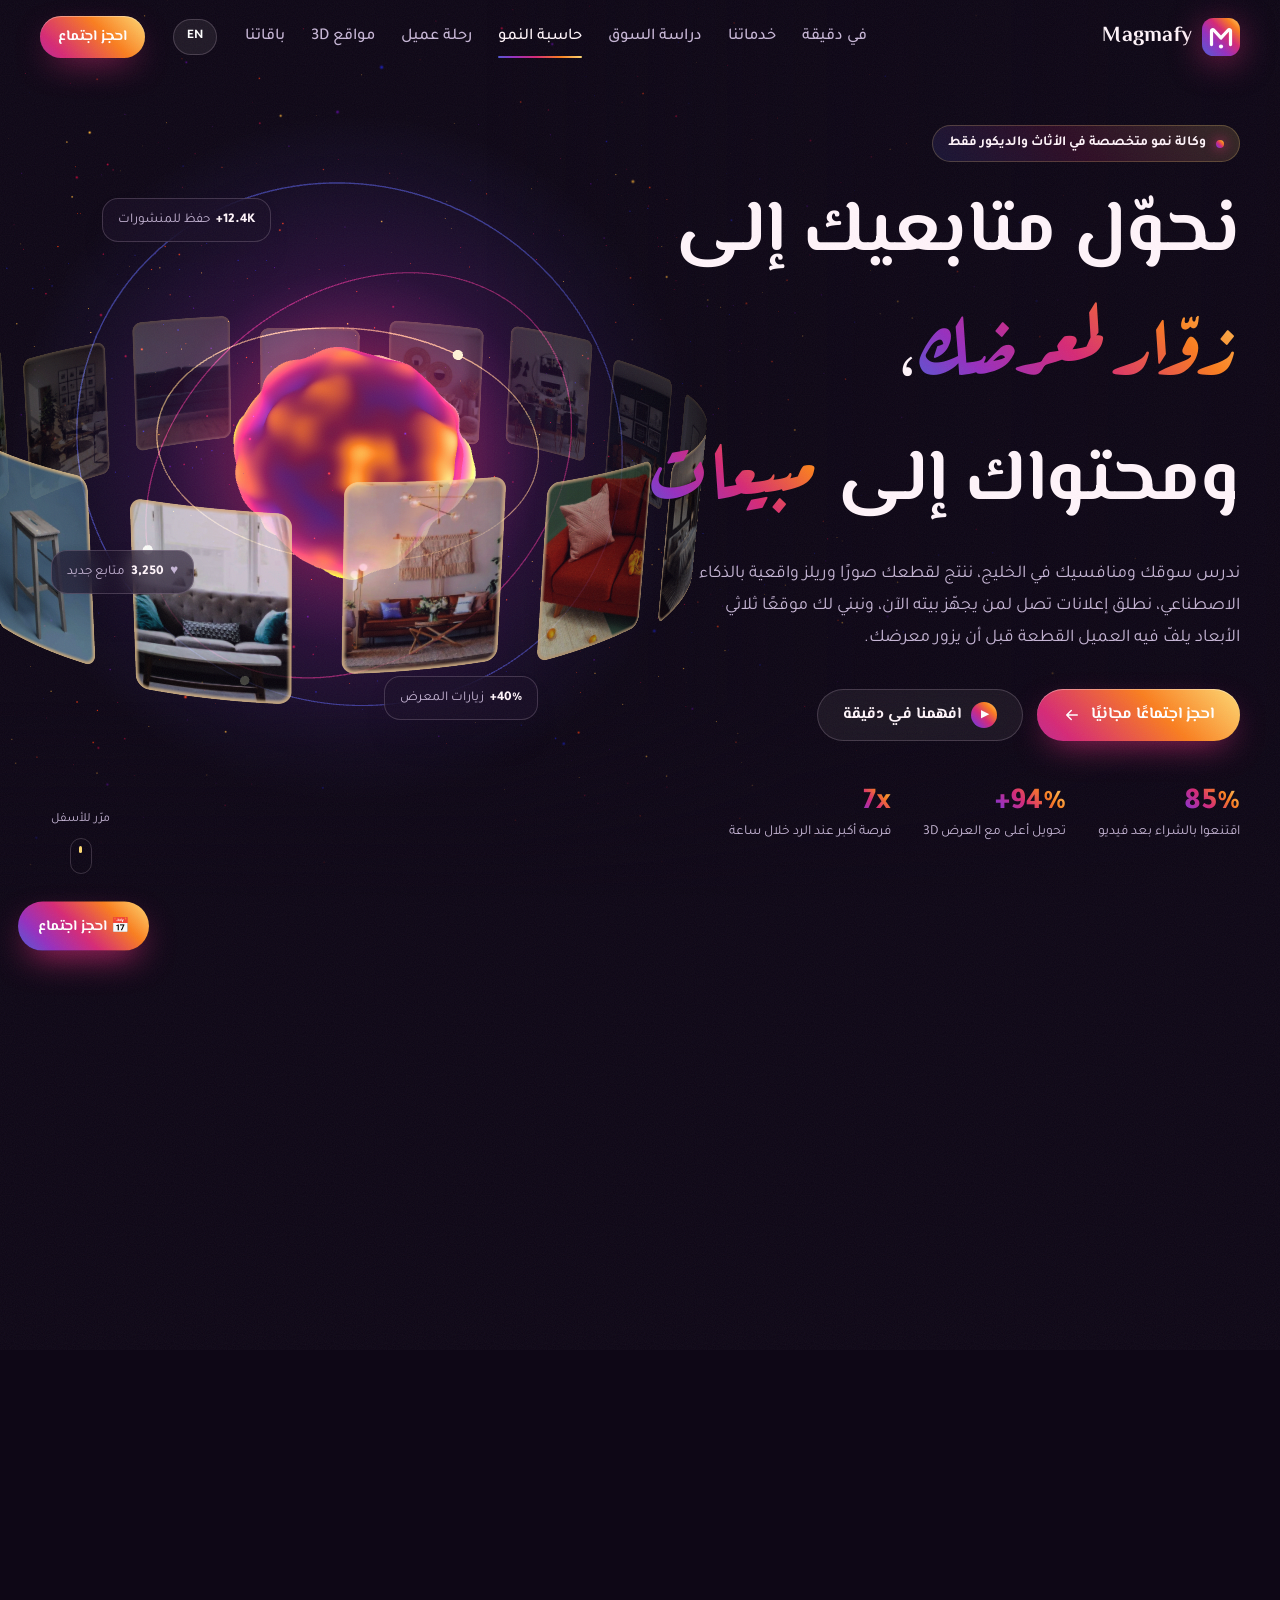
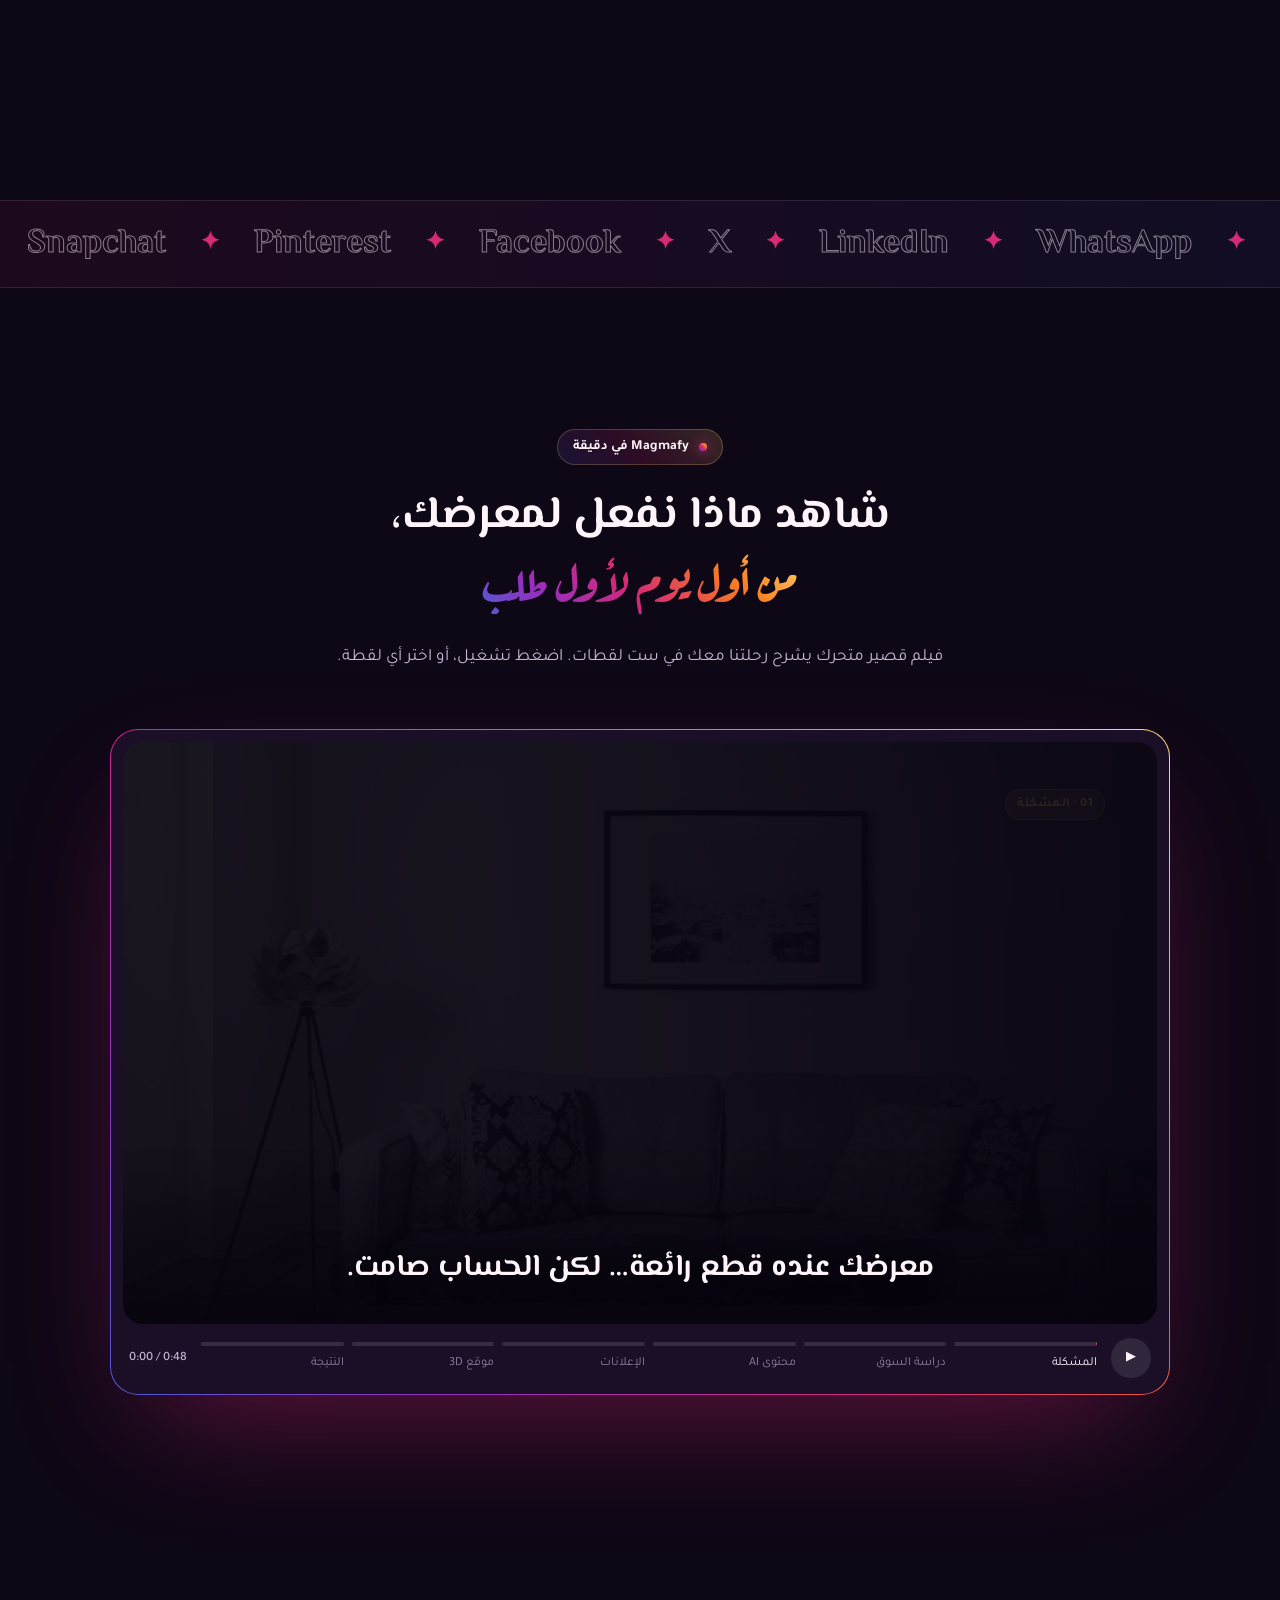
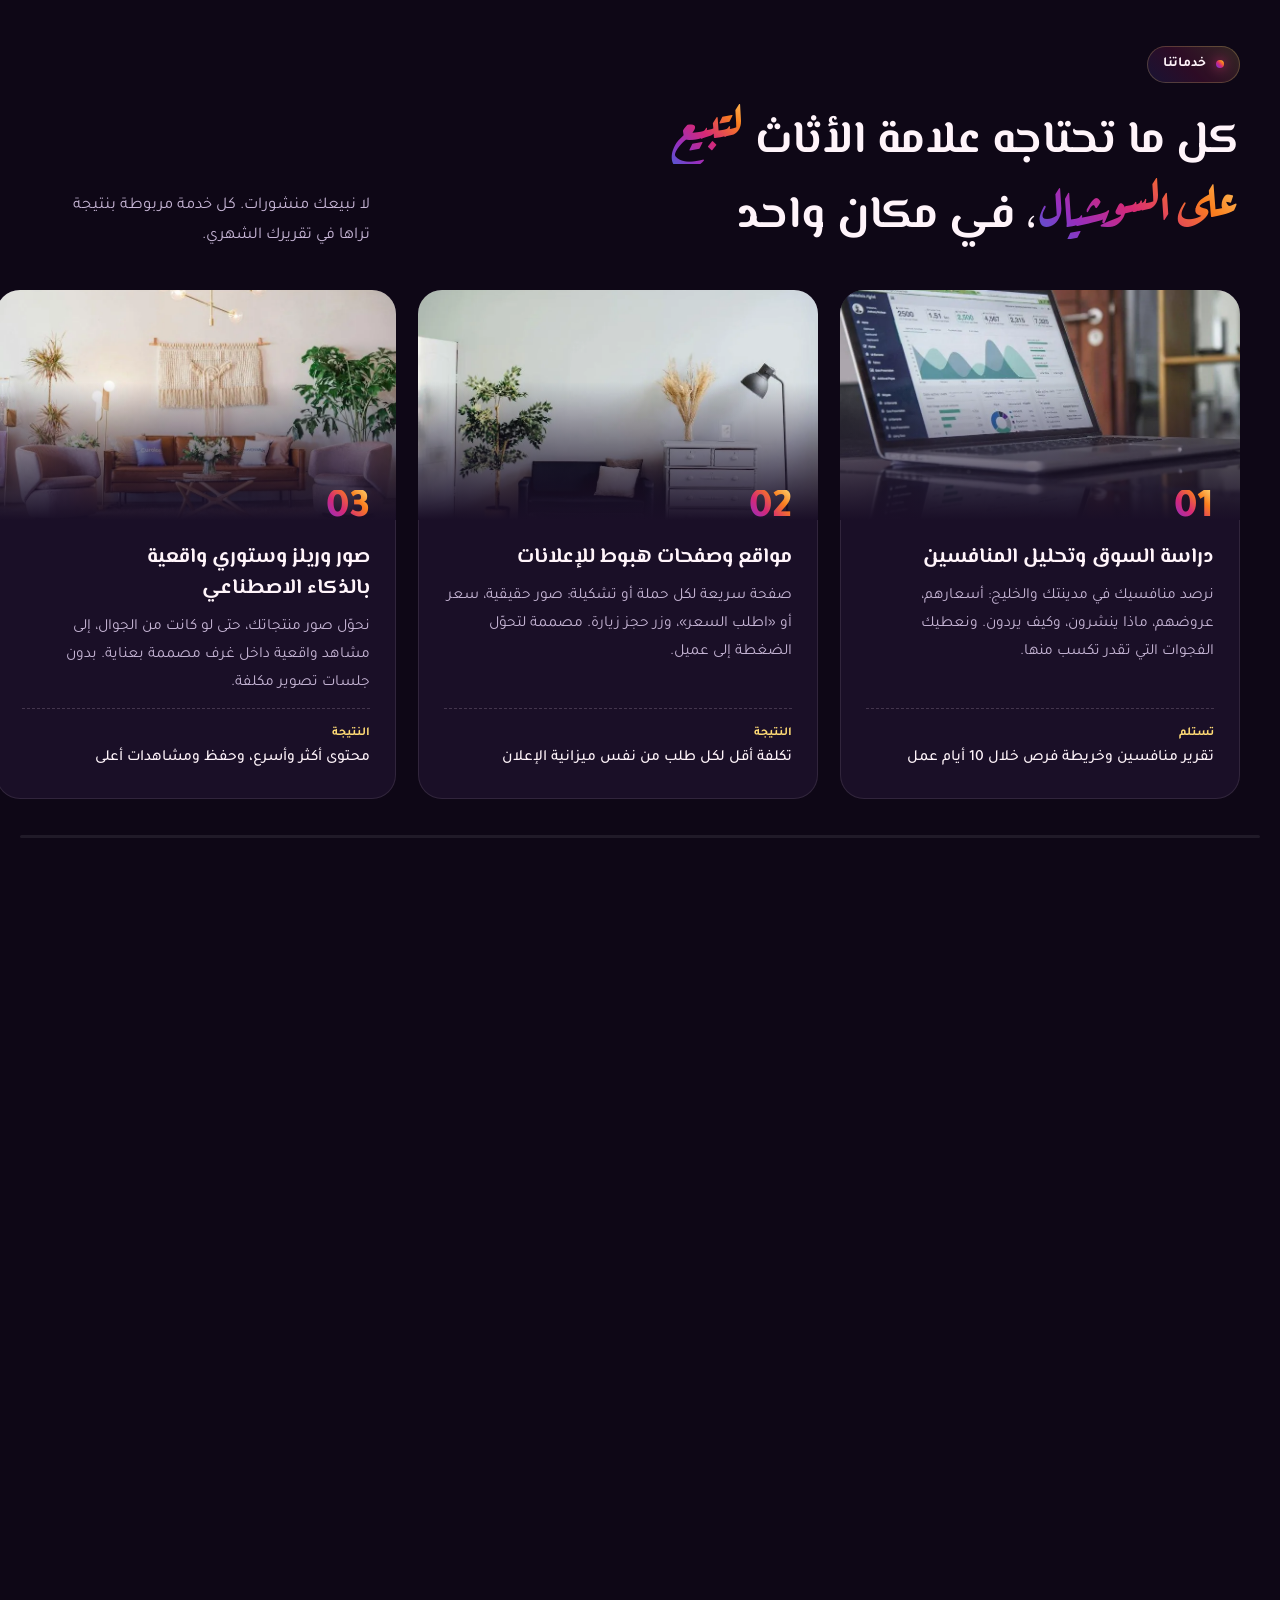
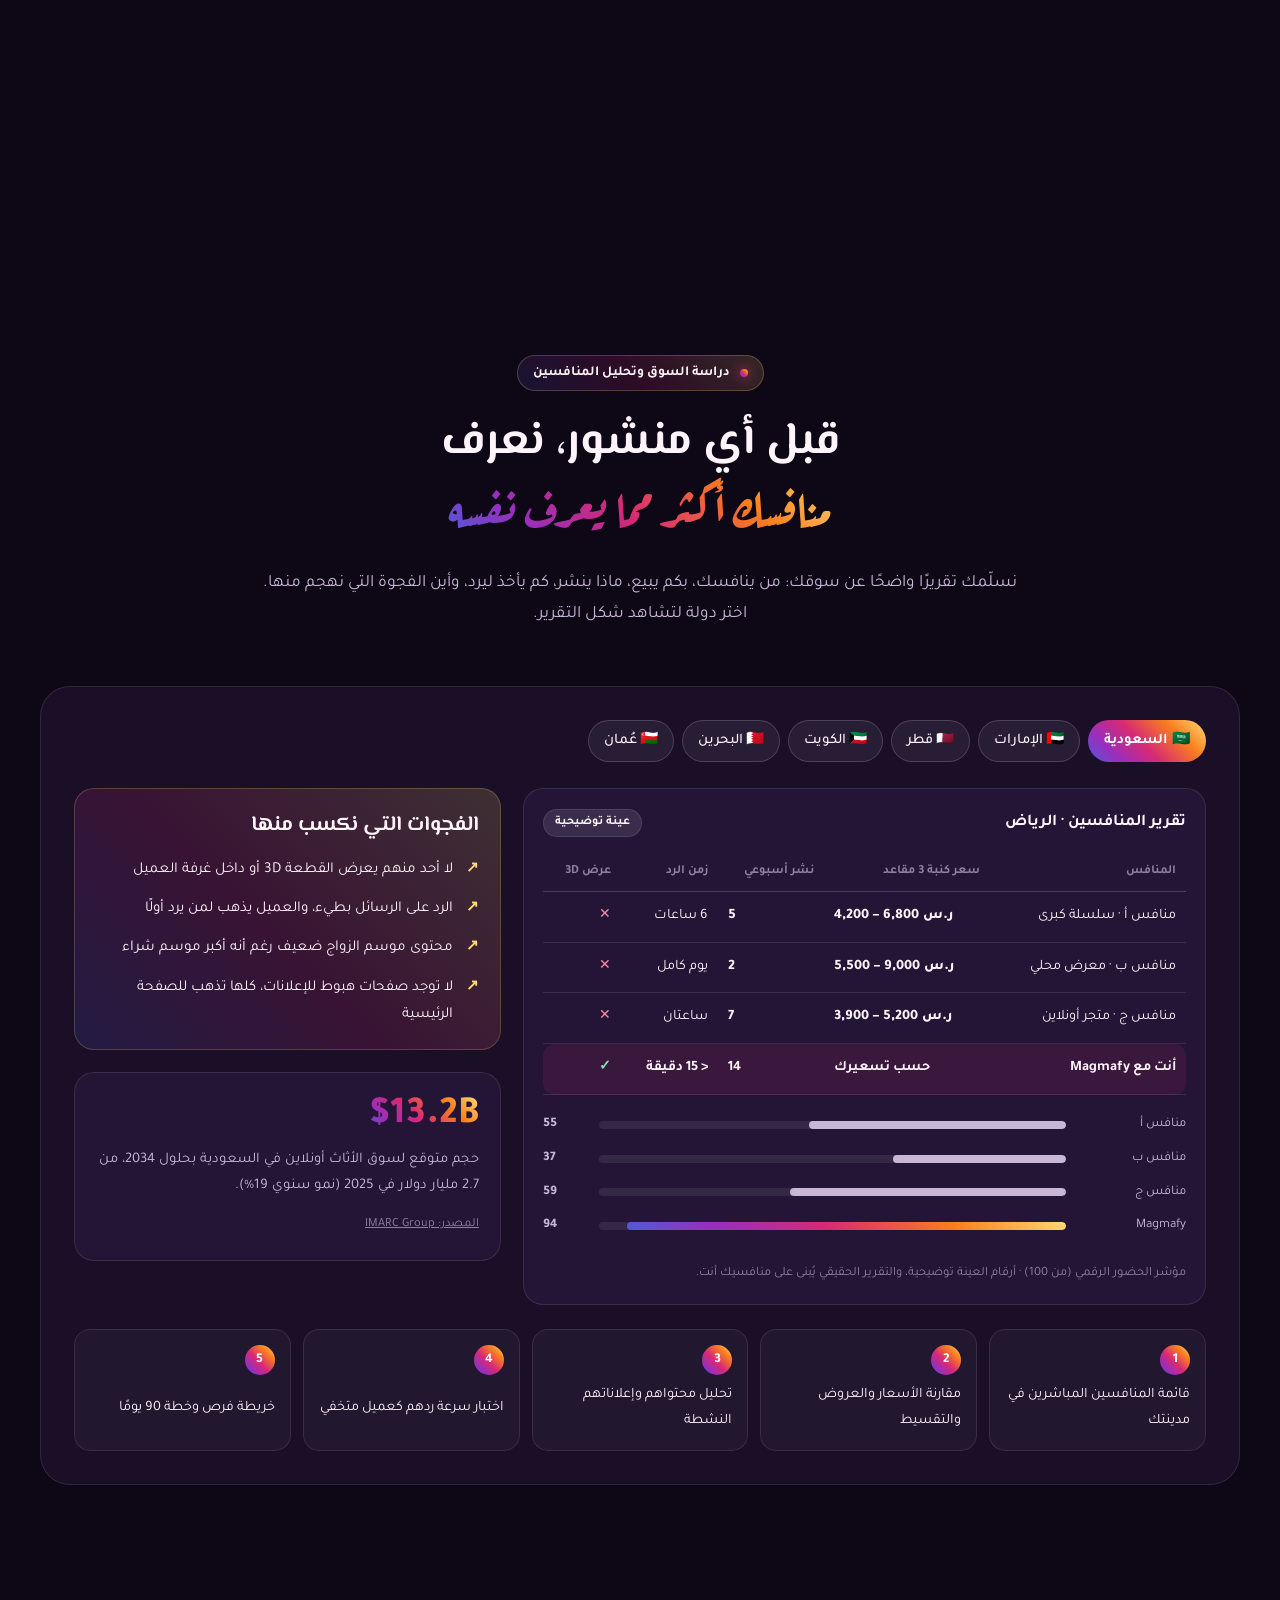
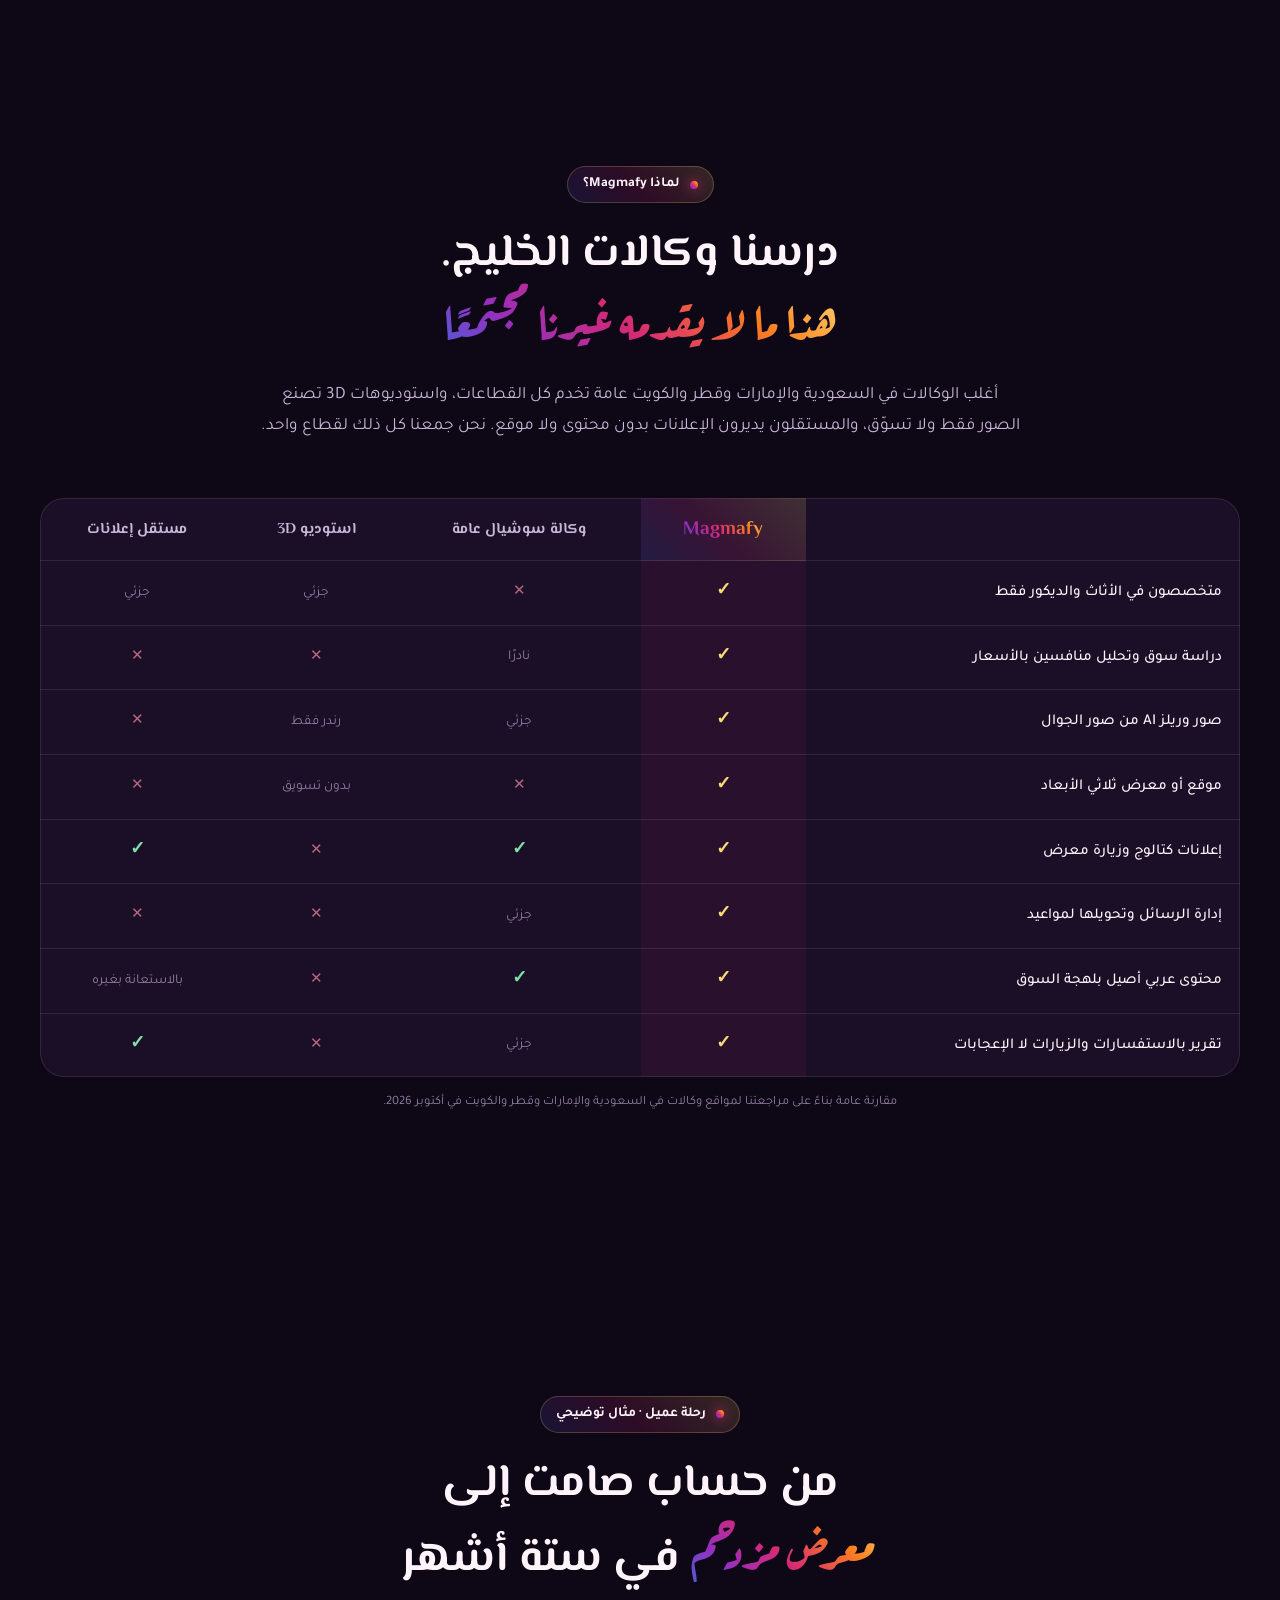
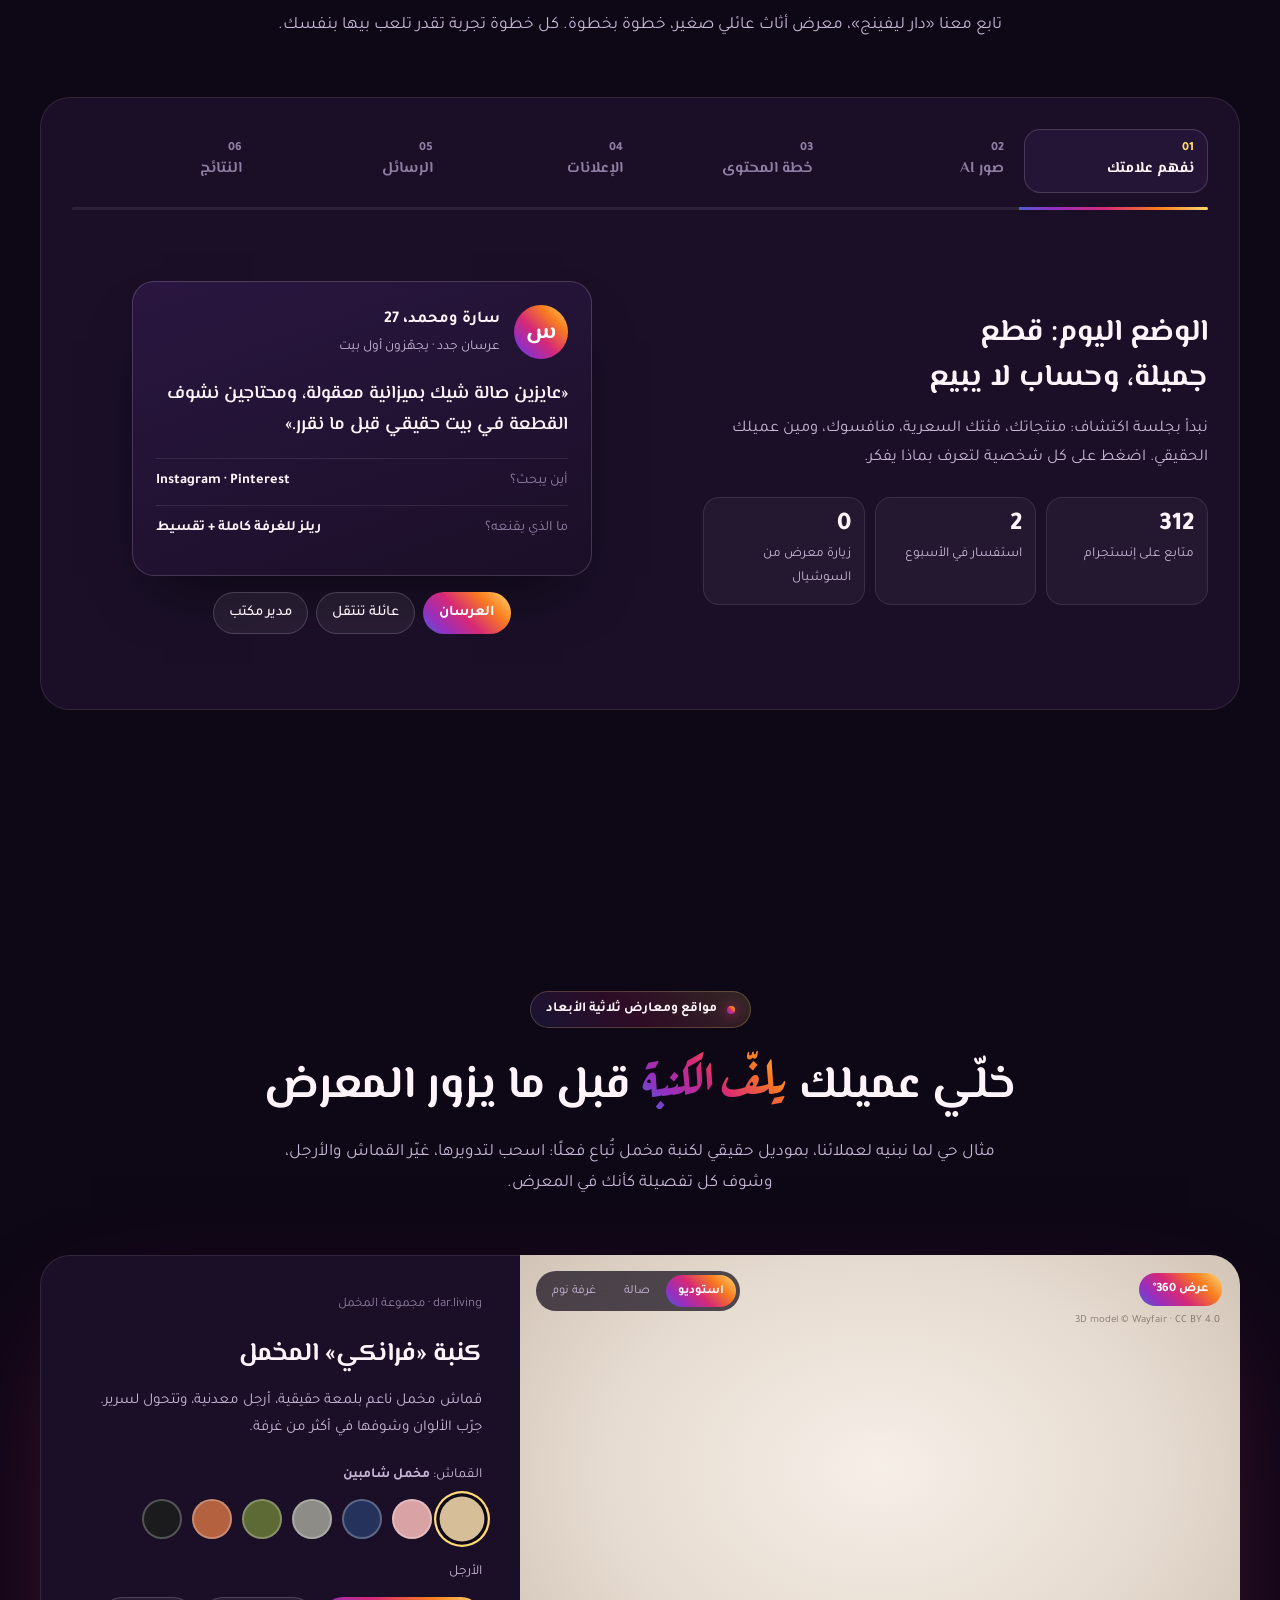
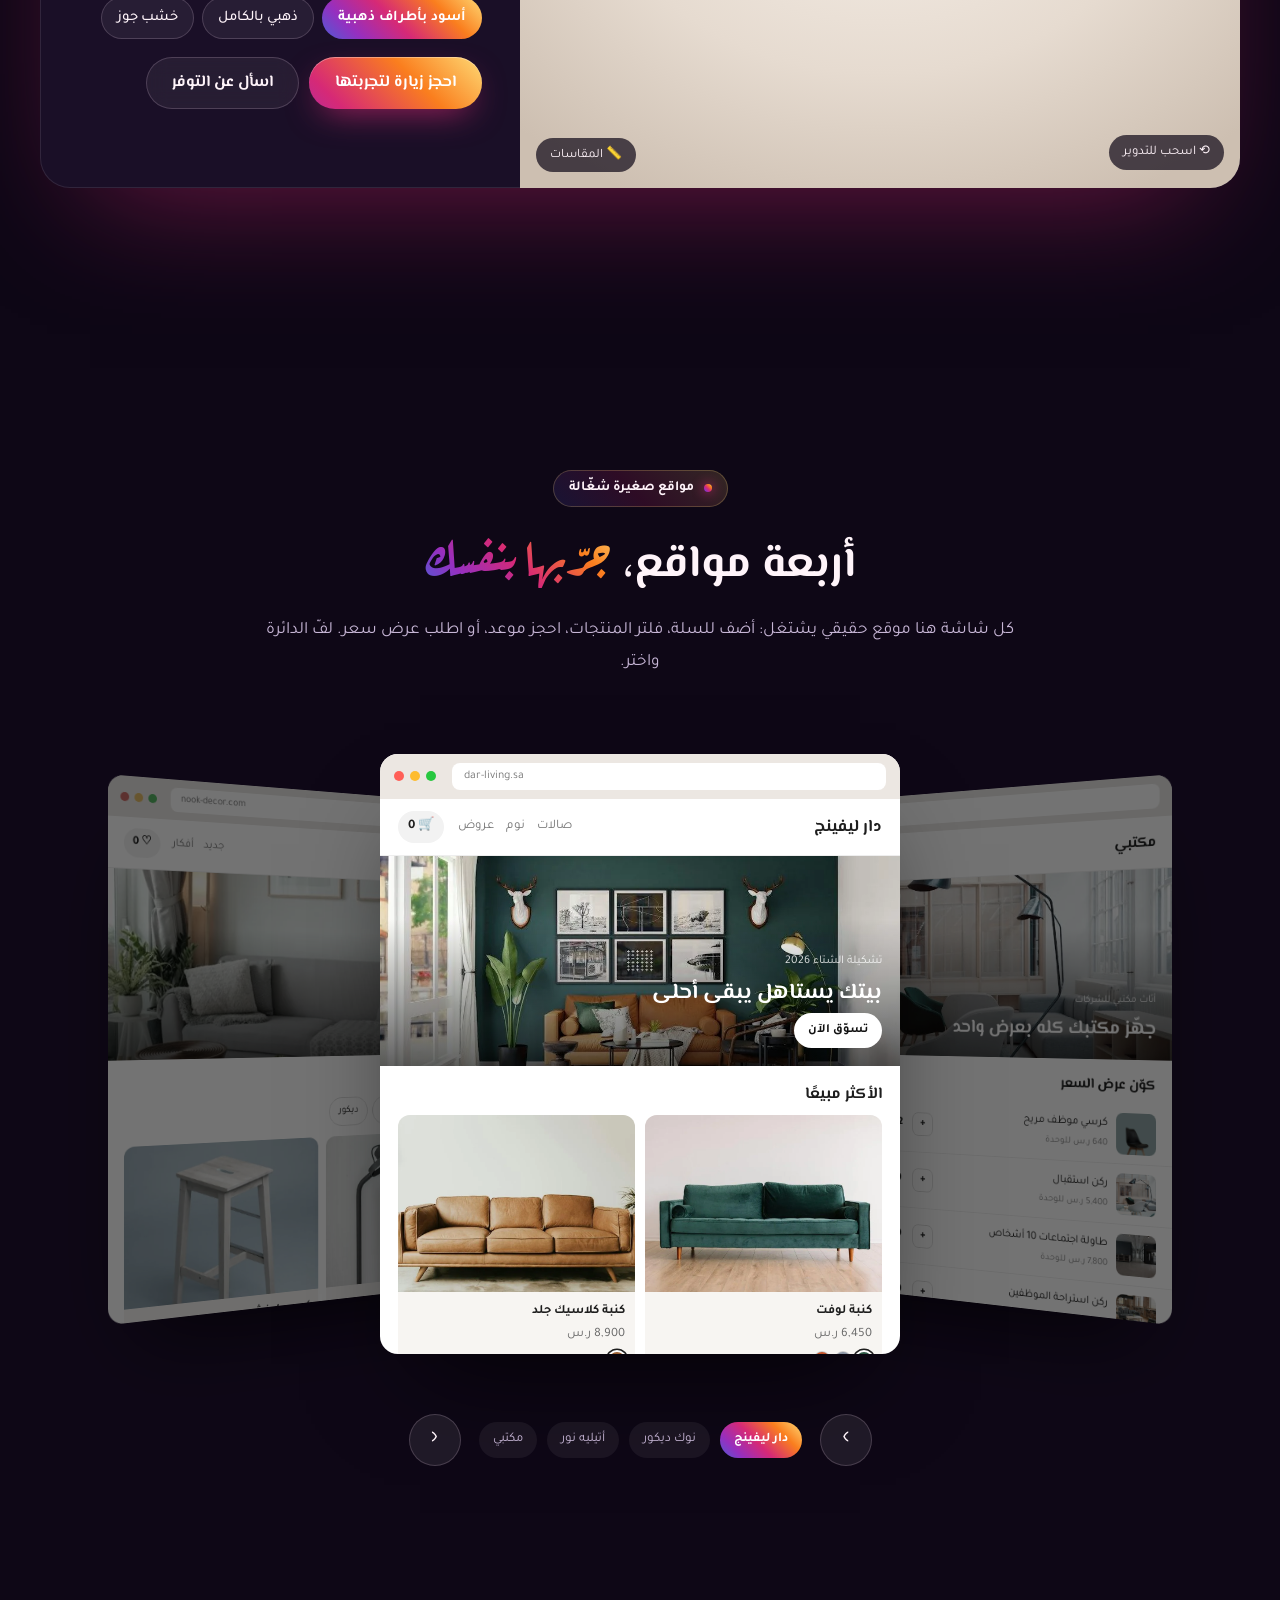
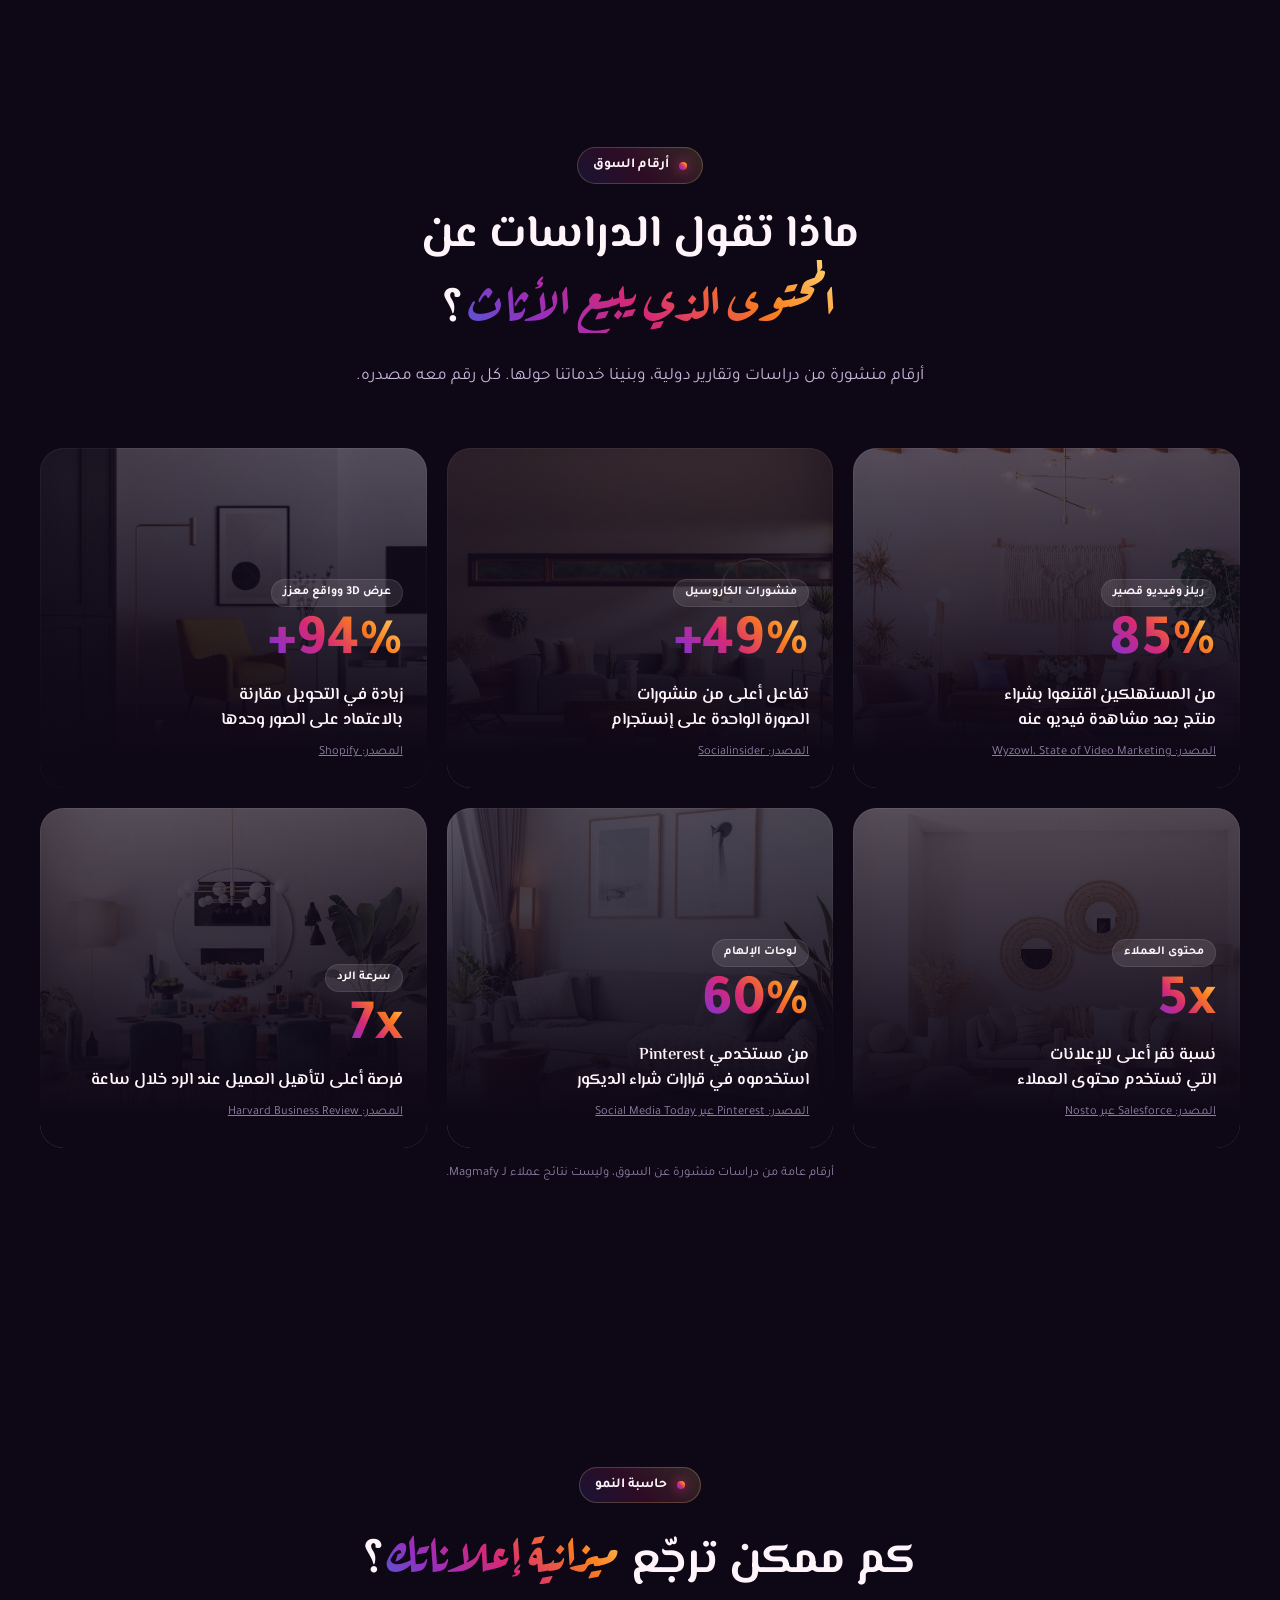
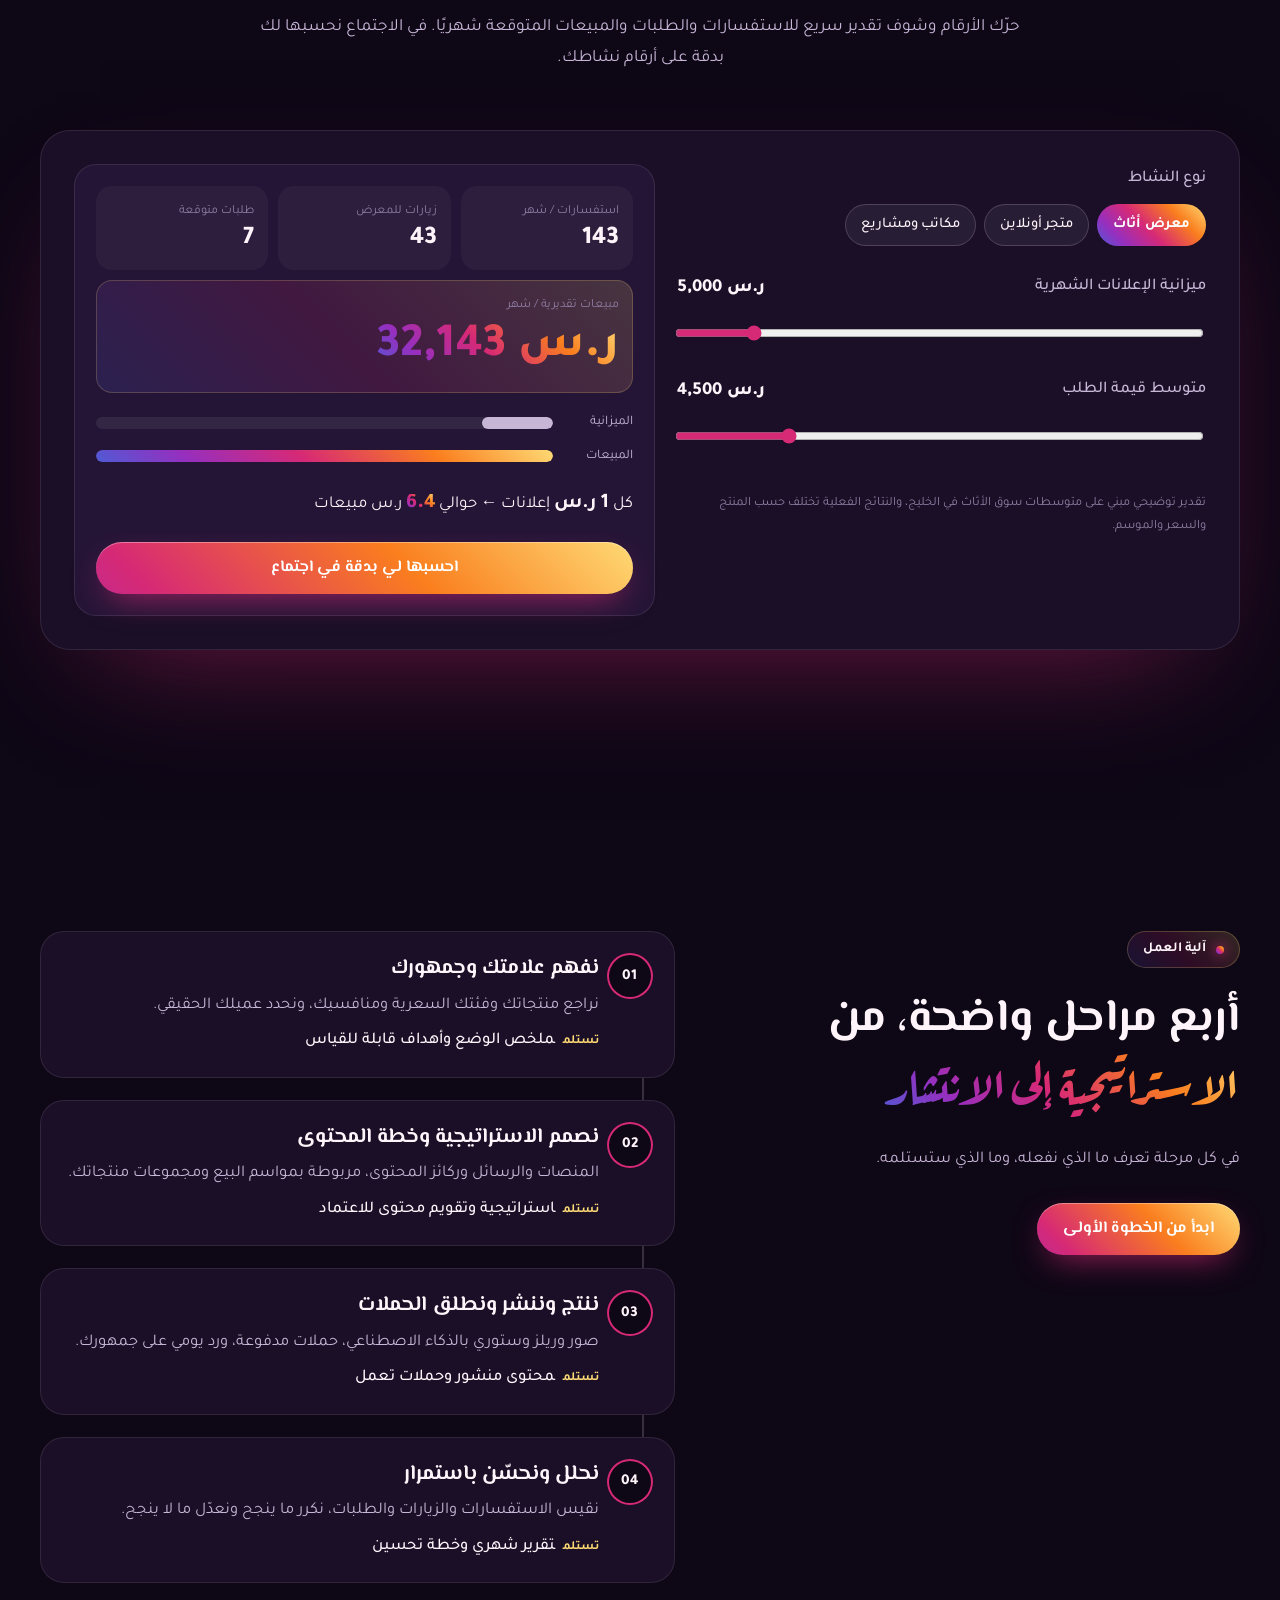
==== commit 2fa93607: "Realistic 3D sofa, new packages concept, cinematic film, English/Arabic version Co-Authored-By: Clau" ====
--- a/index.html
+++ b/index.html
@@ -11,15 +11,25 @@
   <meta property="og:description" content="وكالة نمو متخصصة في الأثاث والديكور: محتوى بالذكاء الاصطناعي، إعلانات، ومواقع ثلاثية الأبعاد.">
   <meta property="og:type" content="website">
   <link rel="icon" href="assets/img/favicon.svg" type="image/svg+xml">
+  <link rel="canonical" href="https://killerbood.github.io/Abdallah-Magmafy/">
+  <meta property="og:url" content="https://killerbood.github.io/Abdallah-Magmafy/">
+  <meta property="og:image" content="https://killerbood.github.io/Abdallah-Magmafy/assets/img/og.jpg">
+  <meta property="og:image:width" content="1200"><meta property="og:image:height" content="630">
+  <meta property="og:locale" content="ar_SA">
+  <meta name="twitter:card" content="summary_large_image">
+  <script type="application/ld+json">{"@context":"https://schema.org","@type":"ProfessionalService","name":"Magmafy","description":"وكالة نمو عبر السوشيال ميديا متخصصة في معارض الأثاث ومتاجر الديكور: محتوى بالذكاء الاصطناعي، إعلانات، دراسة سوق، ومواقع ثلاثية الأبعاد.","url":"https://killerbood.github.io/Abdallah-Magmafy/","email":"hello@magmafy.com","areaServed":["SA","AE","QA","KW","BH","OM"],"knowsLanguage":["ar","en"],"serviceType":["Social media marketing","Market research","3D websites","Paid advertising"]}</script>
   <link rel="preload" href="assets/fonts/el-messiri-arabic-700-normal.woff2" as="font" type="font/woff2" crossorigin>
   <link rel="preload" href="assets/fonts/tajawal-arabic-500-normal.woff2" as="font" type="font/woff2" crossorigin>
   <link rel="stylesheet" href="assets/css/style.css">
   <script src="assets/vendor/gsap.min.js" defer></script>
   <script src="assets/vendor/ScrollTrigger.min.js" defer></script>
+  <script>try{var l=new URLSearchParams(location.search).get("lang")||localStorage.getItem("mg-lang");if(l==="en"){document.documentElement.lang="en";document.documentElement.dir="ltr"}}catch(e){}</script>
   <script type="importmap">{ "imports": { "three": "./assets/vendor/three.module.min.js" } }</script>
   <script type="module" src="assets/js/main.js"></script>
 </head>
 <body>
+  <a class="skip" href="#main">تخطَّ إلى المحتوى</a>
+  <div class="scrollbar" aria-hidden="true"><span id="scrollbar"></span></div>
   <!-- preloader -->
   <div class="preloader" id="preloader" aria-hidden="true">
     <div class="preloader__orb"><i></i><i></i><i></i></div>
@@ -42,10 +52,12 @@
         <a href="#film">في دقيقة</a>
         <a href="#services">خدماتنا</a>
         <a href="#study">دراسة السوق</a>
+        <a href="#calc">حاسبة النمو</a>
         <a href="#journey">رحلة عميل</a>
         <a href="#sites3d">مواقع 3D</a>
         <a href="#pricing">باقاتنا</a>
       </nav>
+      <button type="button" class="lang-switch" data-lang-switch>EN</button>
       <a href="#contact" class="btn btn--grad btn--sm header__cta magnetic">احجز اجتماع</a>
       <button class="burger" id="burger" aria-label="فتح القائمة" aria-expanded="false" aria-controls="nav"><span></span><span></span></button>
     </div>
@@ -107,57 +119,63 @@
         </div>
         <div class="film__frame" id="film-frame">
           <div class="film__stage" id="film-stage" aria-live="polite">
-            <!-- scene 1 -->
+            <!-- scene 1 · the problem -->
             <div class="fs fs--1" data-scene="0">
-              <div class="fs1__phone">
-                <div class="fs1__top"><b>your.showroom</b><span>•••</span></div>
+              <div class="fs__bg"><img src="assets/img/sofa-grey.webp" alt="" loading="lazy"></div>
+              <div class="fs__hd"><span>01 · المشكلة</span><b>قطع رائعة… <em>وحساب صامت</em></b></div>
+              <div class="fs1__card">
+                <div class="fs1__top"><i></i><div><b>your.showroom</b><small>معرض أثاث · الرياض</small></div></div>
                 <div class="fs1__stats"><div><b class="num">312</b><small>متابع</small></div><div><b class="num">2</b><small>استفسار/أسبوع</small></div><div><b class="num">0</b><small>زيارة</small></div></div>
-                <div class="fs1__grid"><img src="assets/img/sofa-grey.jpg" alt=""><img src="assets/img/stool.jpg" alt=""><img src="assets/img/lamp.jpg" alt=""><img src="assets/img/sofa-leather.jpg" alt=""><img src="assets/img/chair-black.jpg" alt=""><img src="assets/img/sofa-green.jpg" alt=""></div>
-              </div>
-              <div class="fs1__zzz"><span>ز</span><span>ز</span><span>ز</span></div>
-            </div>
-            <!-- scene 2 -->
+                <div class="fs1__grid"><img src="assets/img/s/stool.webp" alt=""><img src="assets/img/s/lamp.webp" alt=""><img src="assets/img/s/chair-black.webp" alt=""></div>
+                <p class="fs1__last"><i></i>آخر منشور: قبل 23 يومًا</p>
+              </div>
+              <span class="fs1__dm">💬 0 رسائل جديدة</span>
+            </div>
+            <!-- scene 2 · market study -->
             <div class="fs fs--2" data-scene="1">
-              <svg class="fs2__map" viewBox="0 0 400 260" aria-hidden="true">
-                <path class="fs2__land" d="M40 60 L150 30 L250 40 L300 90 L330 120 L360 150 L340 190 L300 215 L240 235 L180 225 L120 180 L80 130 Z"/>
-                <g class="fs2__pins">
-                  <g transform="translate(170 120)"><circle r="7"/><text y="-14">الرياض</text></g>
-                  <g transform="translate(110 150)"><circle r="6"/><text y="-12">جدة</text></g>
-                  <g transform="translate(300 120)"><circle r="6"/><text y="-12">دبي</text></g>
-                  <g transform="translate(262 100)"><circle r="5"/><text y="-11">الدوحة</text></g>
-                  <g transform="translate(215 55)"><circle r="5"/><text y="-11">الكويت</text></g>
-                  <g transform="translate(330 165)"><circle r="5"/><text y="-11">مسقط</text></g>
-                </g>
-              </svg>
+              <div class="fs__bg"><img src="assets/img/office-hall.webp" alt="" loading="lazy"></div>
+              <div class="fs__hd"><span>02 · دراسة السوق</span><b>نعرف سوقك <em>أكثر من منافسيك</em></b></div>
+              <div class="fs2__radar"><i class="fs2__sweep"></i><b style="--x:30%;--y:34%"></b><b style="--x:66%;--y:28%"></b><b style="--x:58%;--y:70%"></b><b class="you" style="--x:50%;--y:50%"></b></div>
               <div class="fs2__cards">
-                <div class="fs2__card"><small>منافس أ</small><b>ينشر 3 مرات/أسبوع</b><i style="--w:40%"></i></div>
-                <div class="fs2__card"><small>منافس ب</small><b>يرد بعد 6 ساعات</b><i style="--w:25%"></i></div>
+                <div class="fs2__card"><small>منافس أ · الرياض</small><b>ينشر 3 مرات/أسبوع</b><i style="--w:40%"></i></div>
+                <div class="fs2__card"><small>منافس ب · دبي</small><b>يرد بعد 6 ساعات</b><i style="--w:25%"></i></div>
                 <div class="fs2__card fs2__card--you"><small>أنت مع Magmafy</small><b>يوميًا · رد خلال دقائق</b><i style="--w:92%"></i></div>
               </div>
-            </div>
-            <!-- scene 3 -->
+              <div class="fs2__cities"><span>الرياض</span><span>جدة</span><span>دبي</span><span>الدوحة</span><span>الكويت</span><span>مسقط</span></div>
+            </div>
+            <!-- scene 3 · AI content -->
             <div class="fs fs--3" data-scene="2">
-              <div class="fs3__wrap">
-                <img class="fs3__before" src="assets/img/sofa-leather.jpg" alt="">
-                <img class="fs3__after" src="assets/img/interior-sun.jpg" alt="">
-                <span class="fs3__scan"></span>
-                <span class="fs3__label">صورة جوال ← مشهد AI واقعي</span>
-              </div>
-            </div>
-            <!-- scene 4 -->
+              <div class="fs3__before"><img src="assets/img/sofa-leather.webp" alt="" loading="lazy"></div>
+              <div class="fs3__after"><img src="assets/img/interior-sun.webp" alt="" loading="lazy"></div>
+              <span class="fs3__scan"></span>
+              <div class="fs__hd"><span>03 · محتوى AI</span><b>صورة جوال <em>← مشهد يبيع</em></b></div>
+              <span class="fs3__tag fs3__tag--b">قبل · صورة الجوال</span>
+              <span class="fs3__tag fs3__tag--a">بعد · مشهد AI واقعي</span>
+            </div>
+            <!-- scene 4 · ads -->
             <div class="fs fs--4" data-scene="3">
-              <div class="fs4__target"><i></i><i></i><i></i><b>من يجهّز بيته الآن</b></div>
-              <div class="fs4__people"><span>عرسان جدد</span><span>عائلة تنتقل</span><span>مكتب جديد</span><span>تجديد ديكور</span></div>
-              <div class="fs4__ad"><img src="assets/img/living-soft.jpg" alt=""><b>احجز زيارة للمعرض</b></div>
-            </div>
-            <!-- scene 5 -->
+              <div class="fs__bg"><img src="assets/img/living-teal.webp" alt="" loading="lazy"></div>
+              <div class="fs__hd"><span>04 · الإعلانات</span><b>نصل لمن <em>يجهّز بيته الآن</em></b></div>
+              <div class="fs4__ad">
+                <div class="fs4__adtop"><i></i><b>your.showroom</b><small>ممول</small></div>
+                <img src="assets/img/living-soft.webp" alt="" loading="lazy">
+                <div class="fs4__adcta">احجز زيارة للمعرض <span>›</span></div>
+              </div>
+              <div class="fs4__chips"><span>💍 عرسان جدد</span><span>🏠 عائلة تنتقل</span><span>💼 مكتب جديد</span><span>🎨 تجديد ديكور</span></div>
+              <div class="fs4__reach"><small>وصول هذا الأسبوع</small><b class="num" data-to="48200">0</b></div>
+            </div>
+            <!-- scene 5 · 3D site -->
             <div class="fs fs--5" data-scene="4">
+              <div class="fs__bg"><img src="assets/img/interior-classic.webp" alt="" loading="lazy"></div>
+              <div class="fs__hd"><span>05 · موقع 3D</span><b>عميلك يلفّ القطعة <em>ويختار لونها</em></b></div>
               <div class="fs5__browser"><div class="fs5__bar"><i></i><i></i><i></i><span>your-showroom.sa</span></div>
-                <div class="fs5__body"><div class="fs5__cube"><img src="assets/img/sofa-orange.jpg" alt=""><img src="assets/img/sofa-green.jpg" alt=""><img src="assets/img/sofa-grey.jpg" alt=""><img src="assets/img/sofa-leather.jpg" alt=""></div>
+                <div class="fs5__body"><div class="fs5__cube"><img src="assets/img/s/sofa-orange.webp" alt=""><img src="assets/img/s/sofa-green.webp" alt=""><img src="assets/img/s/sofa-grey.webp" alt=""><img src="assets/img/s/sofa-leather.webp" alt=""></div>
                 <div class="fs5__sw"><i style="--c:#c2410c"></i><i style="--c:#166534"></i><i style="--c:#64748b"></i><i style="--c:#92400e"></i></div></div></div>
             </div>
-            <!-- scene 6 -->
+            <!-- scene 6 · result -->
             <div class="fs fs--6" data-scene="5">
+              <div class="fs__bg"><img src="assets/img/living-calm.webp" alt="" loading="lazy"></div>
+              <div class="fs__hd"><span>06 · النتيجة</span><b>أرقام <em>تقدر تعدّها</em></b></div>
               <div class="fs6__kpis"><div><b class="num" data-to="186">0</b><small>استفسار/شهر</small></div><div><b class="num" data-to="64">0</b><small>زيارة معرض</small></div><div><b class="num" data-to="8640">0</b><small>متابع</small></div></div>
               <svg class="fs6__chart" viewBox="0 0 300 100" preserveAspectRatio="none" aria-hidden="true"><path d="M300 92 C260 90 240 80 210 74 S160 60 130 46 S70 24 0 8" fill="none" stroke="url(#dash-l)" stroke-width="4" stroke-linecap="round"/></svg>
               <a href="#contact" class="btn btn--grad fs6__cta">احجز اجتماعك</a>
@@ -194,35 +212,35 @@
         <div class="services__viewport">
           <div class="services__strip" id="services-strip">
             <article class="svc">
-              <div class="svc__img"><img src="assets/img/analytics.jpg" alt="حاسوب يعرض تقارير وتحليلات" loading="lazy"></div>
+              <div class="svc__img"><img src="assets/img/analytics.webp" alt="حاسوب يعرض تقارير وتحليلات" loading="lazy"></div>
               <div class="svc__body"><span class="svc__n num">01</span><h3>دراسة السوق وتحليل المنافسين</h3><p>نرصد منافسيك في مدينتك والخليج: أسعارهم، عروضهم، ماذا ينشرون، وكيف يردون. ونعطيك الفجوات التي تقدر تكسب منها.</p><p class="svc__res"><span>تستلم</span>تقرير منافسين وخريطة فرص خلال 10 أيام عمل</p></div>
             </article>
             <article class="svc">
-              <div class="svc__img"><img src="assets/img/living-mini.jpg" alt="صالة بسيطة بكنبة سوداء" loading="lazy"></div>
+              <div class="svc__img"><img src="assets/img/living-mini.webp" alt="صالة بسيطة بكنبة سوداء" loading="lazy"></div>
               <div class="svc__body"><span class="svc__n num">02</span><h3>مواقع وصفحات هبوط للإعلانات</h3><p>صفحة سريعة لكل حملة أو تشكيلة: صور حقيقية، سعر أو «اطلب السعر»، وزر حجز زيارة. مصممة لتحوّل الضغطة إلى عميل.</p><p class="svc__res"><span>النتيجة</span>تكلفة أقل لكل طلب من نفس ميزانية الإعلان</p></div>
             </article>
             <article class="svc">
-              <div class="svc__img"><img src="assets/img/living-boho.jpg" alt="صالة بأريكة جلدية ونباتات" loading="lazy"></div>
+              <div class="svc__img"><img src="assets/img/living-boho.webp" alt="صالة بأريكة جلدية ونباتات" loading="lazy"></div>
               <div class="svc__body"><span class="svc__n num">03</span><h3>صور وريلز وستوري واقعية بالذكاء الاصطناعي</h3><p>نحوّل صور منتجاتك، حتى لو كانت من الجوال، إلى مشاهد واقعية داخل غرف مصممة بعناية. بدون جلسات تصوير مكلفة.</p><p class="svc__res"><span>النتيجة</span>محتوى أكثر وأسرع، وحفظ ومشاهدات أعلى</p></div>
             </article>
             <article class="svc">
-              <div class="svc__img"><img src="assets/img/living-teal.jpg" alt="صالة بأريكة رمادية وجدار أبيض" loading="lazy"></div>
+              <div class="svc__img"><img src="assets/img/living-teal.webp" alt="صالة بأريكة رمادية وجدار أبيض" loading="lazy"></div>
               <div class="svc__body"><span class="svc__n num">04</span><h3>إدارة الحسابات وخطة محتوى موسمية</h3><p>تقويم شهري مبني على مواسم بيع الأثاث: رمضان والأعياد، موسم الزواج، العودة للمدارس، والجمعة البيضاء.</p><p class="svc__res"><span>النتيجة</span>علامتك أول ما يتذكره العميل حين يقرر التأثيث</p></div>
             </article>
             <article class="svc">
-              <div class="svc__img"><img src="assets/img/sofa-green.jpg" alt="أريكة مخملية خضراء" loading="lazy"></div>
+              <div class="svc__img"><img src="assets/img/sofa-green.webp" alt="أريكة مخملية خضراء" loading="lazy"></div>
               <div class="svc__body"><span class="svc__n num">05</span><h3>إدارة الإعلانات المدفوعة</h3><p>حملات على Meta وTikTok وSnapchat وPinterest: إعلانات كتالوج، حملات زيارة المعرض، وإعادة استهداف من شاهد ولم يشترِ.</p><p class="svc__res"><span>النتيجة</span>تكلفة أقل لكل طلب، وزيارات قابلة للقياس</p></div>
             </article>
             <article class="svc svc--3d">
-              <div class="svc__img"><img src="assets/img/chair-yellow.jpg" alt="كرسي أصفر بجوار جدار أبيض" loading="lazy"><span class="svc__badge">جديد</span></div>
+              <div class="svc__img"><img src="assets/img/chair-yellow.webp" alt="كرسي أصفر بجوار جدار أبيض" loading="lazy"><span class="svc__badge">جديد</span></div>
               <div class="svc__body"><span class="svc__n num">06</span><h3>مواقع ومعارض ثلاثية الأبعاد</h3><p>متجر أونلاين يلفّ فيه العميل الكنبة 360° ويغيّر لون القماش، ثم يحجز زيارة أو يطلب السعر من نفس الصفحة.</p><p class="svc__res"><span>النتيجة</span>ثقة أعلى قبل الشراء، ومرتجعات أقل</p></div>
             </article>
             <article class="svc">
-              <div class="svc__img"><img src="assets/img/dining.jpg" alt="طاولة طعام بكراسي خضراء" loading="lazy"></div>
+              <div class="svc__img"><img src="assets/img/dining.webp" alt="طاولة طعام بكراسي خضراء" loading="lazy"></div>
               <div class="svc__body"><span class="svc__n num">07</span><h3>إدارة الرسائل والتعليقات</h3><p>نرد على أسئلة الأسعار والمقاسات والألوان ومدة التوصيل بسرعة وبصوت علامتك، ونحوّل كل استفسار إلى موعد أو طلب.</p><p class="svc__res"><span>النتيجة</span>استفسارات أقل ضياعًا، ومبيعات أكثر من الرسائل</p></div>
             </article>
             <article class="svc">
-              <div class="svc__img"><img src="assets/img/dashboard.jpg" alt="شاشة تعرض رسومًا بيانية" loading="lazy"></div>
+              <div class="svc__img"><img src="assets/img/dashboard.webp" alt="شاشة تعرض رسومًا بيانية" loading="lazy"></div>
               <div class="svc__body"><span class="svc__n num">08</span><h3>تحليل الأداء والتقارير الشهرية</h3><p>تقرير واضح بلا مصطلحات: أي القطع جذبت الاهتمام، وكم استفسارًا وزيارة وطلبًا جاء من السوشيال، وما خطوتنا القادمة.</p><p class="svc__res"><span>النتيجة</span>قرارات مبنية على بيانات حقيقية</p></div>
             </article>
             <div class="svc svc--end">
@@ -373,8 +391,8 @@
               </div>
               <div class="jy__demo">
                 <div class="ba" id="ba" style="--x:50%">
-                  <img class="ba__after" id="ba-after" src="assets/img/interior-sun.jpg" alt="بعد: الكنبة داخل صالة مشمسة">
-                  <div class="ba__before"><img id="ba-before" src="assets/img/sofa-leather.jpg" alt="قبل: صورة منتج عادية للكنبة"></div>
+                  <img class="ba__after" id="ba-after" src="assets/img/interior-sun.webp" alt="بعد: الكنبة داخل صالة مشمسة">
+                  <div class="ba__before"><img id="ba-before" src="assets/img/sofa-leather.webp" alt="قبل: صورة منتج عادية للكنبة"></div>
                   <span class="ba__tag ba__tag--b">قبل · صورة جوال</span>
                   <span class="ba__tag ba__tag--a">بعد · مشهد AI</span>
                   <div class="ba__handle" aria-hidden="true"><i></i></div>
@@ -398,7 +416,7 @@
                 </div>
                 <article class="igpost" id="cal-post">
                   <div class="igpost__head"><span class="igpost__av">DL</span><b>dar.living</b><span class="igpost__type" id="cal-type">ريل</span></div>
-                  <div class="igpost__media"><img id="cal-img" src="assets/img/living-cream.jpg" alt=""><span class="igpost__over" id="cal-over">5 أفكار لصالة دافئة</span></div>
+                  <div class="igpost__media"><img id="cal-img" src="assets/img/living-cream.webp" alt=""><span class="igpost__over" id="cal-over">5 أفكار لصالة دافئة</span></div>
                   <div class="igpost__actions"><span>♡</span><span>◌</span><span>➤</span><span class="igpost__save">▢</span></div>
                   <p class="igpost__cap" id="cal-cap"><b>dar.living</b> الصالة اللي بتحضن العيلة كلها. اسحب للآخر واختار المفضلة 👇</p>
                 </article>
@@ -428,7 +446,7 @@
               <div class="jy__demo jy__demo--ad">
                 <article class="igpost igpost--ad" id="ad">
                   <div class="igpost__head"><span class="igpost__av">DL</span><div><b>dar.living</b><small>إعلان ممول</small></div></div>
-                  <div class="igpost__media"><img id="ad-img" src="assets/img/living-soft.jpg" alt=""><span class="igpost__over" id="ad-over">أول بيت؟ نجهّز صالتك كاملة</span></div>
+                  <div class="igpost__media"><img id="ad-img" src="assets/img/living-soft.webp" alt=""><span class="igpost__over" id="ad-over">أول بيت؟ نجهّز صالتك كاملة</span></div>
                   <div class="igpost__cta"><span id="ad-cta">احجز زيارة للمعرض</span><b>‹</b></div>
                   <p class="igpost__cap" id="ad-cap">باقة العرسان: صالة + سفرة + غرفة نوم، تقسيط حتى 12 شهر وتركيب مجاني.</p>
                 </article>
@@ -509,41 +527,46 @@
         <div class="head">
           <p class="eyebrow"><span class="eyebrow__dot"></span>مواقع ومعارض ثلاثية الأبعاد</p>
           <h2>خلّي عميلك <em class="grad">يلفّ الكنبة</em> قبل ما يزور المعرض</h2>
-          <p>هذا مثال حي لما نبنيه لعملائنا: اسحب لتدوير القطعة، غيّر القماش والأرجل، وشاهد السعر يتحدث فورًا.</p>
+          <p>مثال حي لما نبنيه لعملائنا، بموديل حقيقي لكنبة مخمل تُباع فعلًا: اسحب لتدويرها، غيّر القماش والأرجل، وشوف كل تفصيلة كأنك في المعرض.</p>
         </div>
         <div class="cfg">
           <div class="cfg__stage" id="cfg-stage">
             <canvas id="cfg-canvas" aria-label="عرض ثلاثي الأبعاد لكنبة يمكن تدويره"></canvas>
             <span class="cfg__hint" aria-hidden="true">⟲ اسحب للتدوير</span>
             <span class="cfg__badge">عرض 360°</span>
+            <span class="cfg__loading" id="cfg-loading">جاري تحميل الكنبة…</span>
+            <small class="cfg__credit">3D model © Wayfair · CC BY 4.0</small>
+            <div class="cfg__rooms" id="cfg-rooms" role="radiogroup" aria-label="خلفية العرض">
+              <button type="button" role="radio" aria-checked="true" data-room="studio">استوديو</button>
+              <button type="button" role="radio" aria-checked="false" data-room="living">صالة</button>
+              <button type="button" role="radio" aria-checked="false" data-room="bed">غرفة نوم</button>
+            </div>
+            <button type="button" class="cfg__dimsbtn" id="cfg-dimsbtn" aria-pressed="false">📏 المقاسات</button>
+            <div class="cfg__dims" id="cfg-dims" aria-live="polite">
+              <span>العرض <b class="num" id="dim-w">218</b> سم</span>
+              <span>العمق <b class="num">89</b> سم</span>
+              <span>الارتفاع <b class="num">81</b> سم</span>
+            </div>
           </div>
           <div class="cfg__panel">
-            <p class="cfg__brand">dar.living · مجموعة «سَكَن»</p>
-            <h3 id="cfg-name">كنبة سَكَن · 3 مقاعد</h3>
-            <p class="cfg__price"><b class="num" id="cfg-price">7,450</b> ر.س <small>أو <span class="num" id="cfg-month">621</span> ر.س / شهر</small></p>
+            <p class="cfg__brand">dar.living · مجموعة المخمل</p>
+            <h3 id="cfg-name">كنبة «فرانكي» المخمل</h3>
+            <p class="cfg__sub">قماش مخمل ناعم بلمعة حقيقية، أرجل معدنية، وتتحول لسرير. جرّب الألوان وشوفها في أكثر من غرفة.</p>
             <div class="cfg__group">
-              <span>القماش: <b id="cfg-fabric-name">مخمل زيتوني</b></span>
+              <span>القماش: <b id="cfg-fabric-name">مخمل شامبين</b></span>
               <div class="swatches" id="cfg-fabrics" role="radiogroup" aria-label="لون القماش"></div>
             </div>
             <div class="cfg__group">
               <span>الأرجل</span>
               <div class="jy__chips" id="cfg-legs" role="radiogroup" aria-label="الأرجل">
-                <button type="button" role="radio" aria-checked="true" data-leg="0">خشب جوز</button>
-                <button type="button" role="radio" aria-checked="false" data-leg="1">معدن ذهبي</button>
-                <button type="button" role="radio" aria-checked="false" data-leg="2">أسود مطفي</button>
-              </div>
-            </div>
-            <div class="cfg__group">
-              <span>المقاس</span>
-              <div class="jy__chips" id="cfg-size" role="radiogroup" aria-label="المقاس">
-                <button type="button" role="radio" aria-checked="false" data-size="0">مقعدين</button>
-                <button type="button" role="radio" aria-checked="true" data-size="1">3 مقاعد</button>
-                <button type="button" role="radio" aria-checked="false" data-size="2">4 مقاعد</button>
+                <button type="button" role="radio" aria-checked="true" data-leg="0">أسود بأطراف ذهبية</button>
+                <button type="button" role="radio" aria-checked="false" data-leg="1">ذهبي بالكامل</button>
+                <button type="button" role="radio" aria-checked="false" data-leg="2">خشب جوز</button>
               </div>
             </div>
             <div class="cfg__actions">
               <button type="button" class="btn btn--grad" id="cfg-book">احجز زيارة لتجربتها</button>
-              <button type="button" class="btn btn--ghost" id="cfg-quote">اطلب عرض سعر</button>
+              <button type="button" class="btn btn--ghost" id="cfg-quote">اسأل عن التوفر</button>
             </div>
             <p class="cfg__toast" id="cfg-toast" role="status"></p>
           </div>
@@ -579,14 +602,61 @@
           <p>أرقام منشورة من دراسات وتقارير دولية، وبنينا خدماتنا حولها. كل رقم معه مصدره.</p>
         </div>
         <div class="stats">
-          <article class="stat tilt"><img src="assets/img/living-boho.jpg" alt="" loading="lazy"><div class="stat__body"><span class="pill">ريلز وفيديو قصير</span><b class="num grad" data-count="85" data-suffix="%">85%</b><h3>من المستهلكين اقتنعوا بشراء منتج بعد مشاهدة فيديو عنه</h3><a href="https://wyzowl.com/video-marketing-statistics/" target="_blank" rel="noopener noreferrer">المصدر: Wyzowl، State of Video Marketing</a></div></article>
-          <article class="stat tilt"><img src="assets/img/living-calm.jpg" alt="" loading="lazy"><div class="stat__body"><span class="pill">منشورات الكاروسيل</span><b class="num grad" data-count="49" data-prefix="+" data-suffix="%">+49%</b><h3>تفاعل أعلى من منشورات الصورة الواحدة على إنستجرام</h3><a href="https://www.socialinsider.io/blog/instagram-carousel-posts-study/" target="_blank" rel="noopener noreferrer">المصدر: Socialinsider</a></div></article>
-          <article class="stat tilt"><img src="assets/img/chair-yellow.jpg" alt="" loading="lazy"><div class="stat__body"><span class="pill">عرض 3D وواقع معزز</span><b class="num grad" data-count="94" data-prefix="+" data-suffix="%">+94%</b><h3>زيادة في التحويل مقارنة بالاعتماد على الصور وحدها</h3><a href="https://www.shopify.com/ca/blog/3d-model-products" target="_blank" rel="noopener noreferrer">المصدر: Shopify</a></div></article>
-          <article class="stat tilt"><img src="assets/img/living-cream.jpg" alt="" loading="lazy"><div class="stat__body"><span class="pill">محتوى العملاء</span><b class="num grad" data-count="5" data-suffix="x">5x</b><h3>نسبة نقر أعلى للإعلانات التي تستخدم محتوى العملاء</h3><a href="https://nosto.com/?p=42168" target="_blank" rel="noopener noreferrer">المصدر: Salesforce عبر Nosto</a></div></article>
-          <article class="stat tilt"><img src="assets/img/decor-corner.jpg" alt="" loading="lazy"><div class="stat__body"><span class="pill">لوحات الإلهام</span><b class="num grad" data-count="60" data-suffix="%">60%</b><h3>من مستخدمي Pinterest استخدموه في قرارات شراء الديكور</h3><a href="https://www.socialmediatoday.com/news/pinterest-releases-new-data-on-how-people-use-the-platform-for-home-decor-s/503574" target="_blank" rel="noopener noreferrer">المصدر: Pinterest عبر Social Media Today</a></div></article>
-          <article class="stat tilt"><img src="assets/img/dining.jpg" alt="" loading="lazy"><div class="stat__body"><span class="pill">سرعة الرد</span><b class="num grad" data-count="7" data-suffix="x">7x</b><h3>فرصة أعلى لتأهيل العميل عند الرد خلال ساعة</h3><a href="https://hbr.org/2011/03/the-short-life-of-online-sales-leads" target="_blank" rel="noopener noreferrer">المصدر: Harvard Business Review</a></div></article>
+          <article class="stat tilt"><img src="assets/img/living-boho.webp" alt="" loading="lazy"><div class="stat__body"><span class="pill">ريلز وفيديو قصير</span><b class="num grad" data-count="85" data-suffix="%">85%</b><h3>من المستهلكين اقتنعوا بشراء منتج بعد مشاهدة فيديو عنه</h3><a href="https://wyzowl.com/video-marketing-statistics/" target="_blank" rel="noopener noreferrer">المصدر: Wyzowl، State of Video Marketing</a></div></article>
+          <article class="stat tilt"><img src="assets/img/living-calm.webp" alt="" loading="lazy"><div class="stat__body"><span class="pill">منشورات الكاروسيل</span><b class="num grad" data-count="49" data-prefix="+" data-suffix="%">+49%</b><h3>تفاعل أعلى من منشورات الصورة الواحدة على إنستجرام</h3><a href="https://www.socialinsider.io/blog/instagram-carousel-posts-study/" target="_blank" rel="noopener noreferrer">المصدر: Socialinsider</a></div></article>
+          <article class="stat tilt"><img src="assets/img/chair-yellow.webp" alt="" loading="lazy"><div class="stat__body"><span class="pill">عرض 3D وواقع معزز</span><b class="num grad" data-count="94" data-prefix="+" data-suffix="%">+94%</b><h3>زيادة في التحويل مقارنة بالاعتماد على الصور وحدها</h3><a href="https://www.shopify.com/ca/blog/3d-model-products" target="_blank" rel="noopener noreferrer">المصدر: Shopify</a></div></article>
+          <article class="stat tilt"><img src="assets/img/living-cream.webp" alt="" loading="lazy"><div class="stat__body"><span class="pill">محتوى العملاء</span><b class="num grad" data-count="5" data-suffix="x">5x</b><h3>نسبة نقر أعلى للإعلانات التي تستخدم محتوى العملاء</h3><a href="https://nosto.com/?p=42168" target="_blank" rel="noopener noreferrer">المصدر: Salesforce عبر Nosto</a></div></article>
+          <article class="stat tilt"><img src="assets/img/decor-corner.webp" alt="" loading="lazy"><div class="stat__body"><span class="pill">لوحات الإلهام</span><b class="num grad" data-count="60" data-suffix="%">60%</b><h3>من مستخدمي Pinterest استخدموه في قرارات شراء الديكور</h3><a href="https://www.socialmediatoday.com/news/pinterest-releases-new-data-on-how-people-use-the-platform-for-home-decor-s/503574" target="_blank" rel="noopener noreferrer">المصدر: Pinterest عبر Social Media Today</a></div></article>
+          <article class="stat tilt"><img src="assets/img/dining.webp" alt="" loading="lazy"><div class="stat__body"><span class="pill">سرعة الرد</span><b class="num grad" data-count="7" data-suffix="x">7x</b><h3>فرصة أعلى لتأهيل العميل عند الرد خلال ساعة</h3><a href="https://hbr.org/2011/03/the-short-life-of-online-sales-leads" target="_blank" rel="noopener noreferrer">المصدر: Harvard Business Review</a></div></article>
         </div>
         <p class="fine center">أرقام عامة من دراسات منشورة عن السوق، وليست نتائج عملاء لـ Magmafy.</p>
+      </div>
+    </section>
+
+
+    <!-- ============ GROWTH CALCULATOR ============ -->
+    <section class="section calc" id="calc">
+      <div class="wrap">
+        <div class="head">
+          <p class="eyebrow"><span class="eyebrow__dot"></span>حاسبة النمو</p>
+          <h2>كم ممكن ترجّع <em class="grad">ميزانية إعلاناتك</em>؟</h2>
+          <p>حرّك الأرقام وشوف تقدير سريع للاستفسارات والطلبات والمبيعات المتوقعة شهريًا. في الاجتماع نحسبها لك بدقة على أرقام نشاطك.</p>
+        </div>
+        <div class="calc__box">
+          <div class="calc__inputs">
+            <div class="calc__group">
+              <span>نوع النشاط</span>
+              <div class="jy__chips" id="calc-type" role="radiogroup" aria-label="نوع النشاط">
+                <button type="button" role="radio" aria-checked="true" data-t="0">معرض أثاث</button>
+                <button type="button" role="radio" aria-checked="false" data-t="1">متجر أونلاين</button>
+                <button type="button" role="radio" aria-checked="false" data-t="2">مكاتب ومشاريع</button>
+              </div>
+            </div>
+            <label class="calc__range">
+              <span>ميزانية الإعلانات الشهرية <b class="num" id="calc-b-val">5,000 ر.س</b></span>
+              <input type="range" id="calc-b" min="1000" max="30000" step="500" value="5000">
+            </label>
+            <label class="calc__range">
+              <span>متوسط قيمة الطلب <b class="num" id="calc-v-val">4,500 ر.س</b></span>
+              <input type="range" id="calc-v" min="500" max="20000" step="250" value="4500">
+            </label>
+            <p class="fine">تقدير توضيحي مبني على متوسطات سوق الأثاث في الخليج، والنتائج الفعلية تختلف حسب المنتج والسعر والموسم.</p>
+          </div>
+          <div class="calc__out">
+            <div class="calc__kpis">
+              <div><small>استفسارات / شهر</small><b class="num" id="calc-leads">0</b></div>
+              <div><small id="calc-mid-l">زيارات للمعرض</small><b class="num" id="calc-mid">0</b></div>
+              <div><small>طلبات متوقعة</small><b class="num" id="calc-sales">0</b></div>
+              <div class="calc__kpi--big"><small>مبيعات تقديرية / شهر</small><b class="num grad" id="calc-rev">0</b></div>
+            </div>
+            <div class="calc__bars" aria-hidden="true">
+              <div><span>الميزانية</span><i><span id="calc-bar-b"></span></i></div>
+              <div><span>المبيعات</span><i><span id="calc-bar-r"></span></i></div>
+            </div>
+            <p class="calc__roas">كل <b>1 ر.س</b> إعلانات ← حوالي <b class="num grad" id="calc-roas">0</b> ر.س مبيعات</p>
+            <a href="#contact" class="btn btn--grad magnetic" data-plan="باقة النمو">احسبها لي بدقة في اجتماع</a>
+          </div>
+        </div>
       </div>
     </section>
 
@@ -609,42 +679,57 @@
     </section>
 
     <!-- ============ PRICING ============ -->
-    <section class="section" id="pricing">
+    <section class="section pk" id="pricing">
       <div class="wrap">
         <div class="head">
           <p class="eyebrow"><span class="eyebrow__dot"></span>باقاتنا</p>
-          <h2>باقة تُفصَّل على <em class="grad">حجم طموحك</em></h2>
-          <p>أربع باقات تبدأ من دراسة السوق وتصل إلى شراكة كاملة مع موقع ثلاثي الأبعاد. اختر ما يناسب مرحلتك.</p>
-        </div>
-        <div class="plans plans--4">
-          <article class="plan tilt">
-            <span class="plan__kicker">خطوة أولى · مرة واحدة</span>
-            <h3>دراسة السوق</h3><p class="plan__for">لكل من يريد أن يعرف أين يقف قبل أن يصرف على الإعلانات</p>
-            <ul><li>تحليل 5 إلى 10 منافسين مباشرين</li><li>مقارنة الأسعار والعروض والتقسيط</li><li>مراجعة محتواهم وإعلاناتهم النشطة</li><li>اختبار سرعة ردهم كعميل متخفي</li><li>خريطة فرص وخطة 90 يومًا</li></ul>
-            <a href="#contact" class="btn btn--ghost" data-plan="دراسة السوق">احجز اجتماعًا</a>
-          </article>
-          <article class="plan tilt">
-            <span class="plan__kicker">شهري</span>
-            <h3>الانطلاقة</h3><p class="plan__for">لمتاجر ومعارض الأثاث الناشئة</p>
-            <ul><li>إدارة منصتين</li><li>خطة محتوى شهرية مرتبطة بالمواسم</li><li>تصميم منشورات وقصص للمنتجات</li><li>كتابة الكابشن بلهجة سوقك</li><li>تقرير شهري مبسّط</li></ul>
-            <a href="#contact" class="btn btn--ghost" data-plan="باقة الانطلاقة">احجز اجتماعًا</a>
-          </article>
-          <article class="plan plan--hot tilt">
-            <span class="plan__badge">الأكثر طلبًا</span>
-            <span class="plan__kicker">شهري</span>
-            <h3>النمو</h3><p class="plan__for">لمن يريد مضاعفة الاستفسارات وزيارات المعرض</p>
-            <ul><li>كل ما في الانطلاقة، حتى 4 منصات</li><li>صور وريلز وستوري بالذكاء الاصطناعي</li><li>إعلانات كتالوج وزيارة معرض وإعادة استهداف</li><li>صفحة هبوط لكل حملة</li><li>إدارة الرسائل وتحويلها لمواعيد</li><li>تحديث تحليل المنافسين كل 3 أشهر</li></ul>
-            <a href="#contact" class="btn btn--light" data-plan="باقة النمو">احجز اجتماعًا</a>
-          </article>
-          <article class="plan tilt">
-            <span class="plan__kicker">شراكة</span>
-            <h3>الشراكة الكاملة + موقع 3D</h3><p class="plan__for">لمصانع الأثاث وشركات التصميم الداخلي والمعارض الكبيرة</p>
-            <ul><li>كل ما في النمو، على جميع المنصات</li><li>متجر أو معرض ثلاثي الأبعاد لقطعك</li><li>حملات إطلاق للتشكيلات والفروع</li><li>مدير حساب مخصص</li><li>تقارير أسبوعية ودعم أولوية</li></ul>
-            <a href="#contact" class="btn btn--ghost" data-plan="الشراكة الكاملة + موقع 3D">احجز اجتماعًا</a>
-          </article>
-        </div>
-        <div class="addons"><b>إضافات حسب الطلب</b><span>موقع 3D منفصل</span><span>صفحة هبوط</span><span>جلسة صور AI لتشكيلة كاملة</span><span>فيديو جولة في المعرض</span><span>تقرير منافسين ربع سنوي</span></div>
-        <p class="center muted">الأسعار تُحدَّد بعد اجتماع قصير نفهم فيه حجم نشاطك وهدفك، ونرسل لك عرضًا واضحًا خلال 48 ساعة عمل.</p>
+          <h2>كل باقة <em class="grad">غرفة تكتمل</em> في بيت نشاطك</h2>
+          <p>نبني نموّك كما نؤثّث غرفة: من المخطط إلى معرض كامل. اطلع دورًا دورًا، وكل قطعة تظهر في الصورة هي خدمة تنضم لخطتك.</p>
+        </div>
+        <div class="pk__box">
+          <div class="pk__stage" id="pk-stage" aria-live="polite">
+            <div class="pk__imgs" id="pk-imgs">
+              <img src="assets/img/interior-open.webp" alt="مخطط مساحة فارغة" data-l="0" class="is-on" loading="lazy" decoding="async">
+              <img src="assets/img/living-mini.webp" alt="غرفة بقطع أساسية" data-l="1" loading="lazy" decoding="async">
+              <img src="assets/img/living-boho.webp" alt="غرفة معيشة مؤثثة بالكامل" data-l="2" loading="lazy" decoding="async">
+              <img src="assets/img/interior-classic.webp" alt="معرض فاخر متكامل" data-l="3" loading="lazy" decoding="async">
+            </div>
+            <div class="pk__grid" aria-hidden="true"></div>
+            <div class="pk__scan" aria-hidden="true"></div>
+            <div class="pk__pins" id="pk-pins"></div>
+            <div class="pk__tag"><span id="pk-floor">الدور 1</span><b id="pk-room">المخطط</b></div>
+          </div>
+          <div class="pk__panel">
+            <div class="pk__floors" id="pk-floors" role="tablist" aria-label="اختر الباقة">
+              <button type="button" role="tab" aria-selected="true" data-l="0"><i>1</i><span>دراسة السوق</span></button>
+              <button type="button" role="tab" aria-selected="false" data-l="1"><i>2</i><span>الانطلاقة</span></button>
+              <button type="button" role="tab" aria-selected="false" data-l="2"><i>3</i><span>النمو</span><em>الأكثر طلبًا</em></button>
+              <button type="button" role="tab" aria-selected="false" data-l="3"><i>4</i><span>الشراكة + 3D</span></button>
+            </div>
+            <div class="pk__body">
+              <p class="pk__kick" id="pk-kick">خطوة أولى · مرة واحدة</p>
+              <h3 id="pk-name">دراسة السوق</h3>
+              <p class="pk__for" id="pk-for">لكل من يريد أن يعرف أين يقف قبل أن يصرف على الإعلانات</p>
+              <div class="pk__meters" id="pk-meters"></div>
+              <ul class="pk__list" id="pk-list"></ul>
+            </div>
+            <div class="pk__add">
+              <span>أضف لخطتك</span>
+              <div class="pk__chips" id="pk-addons">
+                <button type="button" aria-pressed="false">موقع 3D منفصل</button>
+                <button type="button" aria-pressed="false">صفحة هبوط</button>
+                <button type="button" aria-pressed="false">جلسة صور AI لتشكيلة كاملة</button>
+                <button type="button" aria-pressed="false">فيديو جولة في المعرض</button>
+                <button type="button" aria-pressed="false">تقرير منافسين ربع سنوي</button>
+              </div>
+            </div>
+            <div class="pk__cta">
+              <p class="pk__sum" id="pk-sum"></p>
+              <a href="#contact" class="btn btn--grad magnetic" id="pk-book">احجز اجتماعًا لهذه الخطة</a>
+            </div>
+          </div>
+        </div>
+        <p class="center muted pk__note">بدون أسعار ثابتة: نحدد العرض بعد اجتماع قصير نفهم فيه حجم نشاطك وهدفك، ونرسله لك خلال 48 ساعة عمل.</p>
       </div>
     </section>
 
@@ -704,6 +789,7 @@
               <label>البريد الإلكتروني<input name="email" type="email" required autocomplete="email" placeholder="you@company.com" dir="ltr"></label>
               <label>رقم الجوال<input name="phone" type="tel" autocomplete="tel" placeholder="+966 5X XXX XXXX" dir="ltr"></label>
               <label>اسم النشاط والدولة<input name="biz" required placeholder="مثال: دار ليفينج · الرياض"></label>
+              <input type="hidden" name="addons" id="book-addons">
               <label>موضوع الاجتماع
                 <select name="topic" id="book-topic">
                   <option>استشارة عامة</option><option>دراسة السوق</option><option>باقة الانطلاقة</option><option>باقة النمو</option><option>الشراكة الكاملة + موقع 3D</option><option>موقع 3D فقط</option>
--- a/assets/css/style.css
+++ b/assets/css/style.css
@@ -205,59 +205,6 @@
 .film__chapters button.is-on { color: var(--ink); }
 .film__time { flex: none; font-size: .8rem; color: var(--mist); font-weight: 500; }
 /* film scenes */
-.fs1__phone { width: 30%; min-width: 150px; aspect-ratio: 9 / 17; border-radius: 26px; background: #120a1b; box-shadow: inset 0 0 0 2px rgba(255, 255, 255, .1), 0 30px 60px rgba(0, 0, 0, .5); padding: 6% 5%; display: grid; align-content: start; gap: 8px; margin-bottom: 8%; filter: saturate(.3); }
-.fs1__top { display: flex; justify-content: space-between; font-size: clamp(.5rem, .3rem + .6vw, .8rem); }
-.fs1__stats { display: grid; grid-template-columns: repeat(3, 1fr); text-align: center; font-size: clamp(.45rem, .3rem + .5vw, .72rem); }
-.fs1__stats b { display: block; font-size: 1.4em; }
-.fs1__stats small { color: var(--dim); }
-.fs1__grid { display: grid; grid-template-columns: repeat(3, 1fr); gap: 2px; }
-.fs1__grid img { aspect-ratio: 1; object-fit: cover; }
-.fs1__zzz { position: absolute; top: 18%; right: 33%; display: flex; gap: 6px; font: 700 clamp(1rem, .5rem + 2vw, 2rem)/1 var(--f-display); color: var(--mist); }
-.fs2__map { position: absolute; width: 56%; left: 4%; top: 12%; }
-.fs2__land { fill: rgba(150, 47, 191, .16); stroke: rgba(254, 218, 117, .5); stroke-width: 1.2; stroke-dasharray: 900; }
-.fs2__pins circle { fill: var(--p); stroke: #fff; stroke-width: 2; }
-.fs2__pins text { fill: #fff; font: 700 12px var(--f-display); text-anchor: middle; }
-.fs2__cards { position: absolute; right: 5%; top: 14%; width: 36%; display: grid; gap: 10px; }
-.fs2__card { padding: 10px 14px; border-radius: 14px; background: var(--glass); box-shadow: inset 0 0 0 1px var(--line-2); display: grid; gap: 4px; font-size: clamp(.55rem, .35rem + .7vw, .9rem); }
-.fs2__card small { color: var(--dim); }
-.fs2__card i { height: 5px; border-radius: 4px; background: rgba(255, 255, 255, .1); position: relative; overflow: hidden; }
-.fs2__card i::after { content: ""; position: absolute; inset: 0 auto 0 0; width: var(--w); background: var(--mist); border-radius: 4px; }
-.fs2__card--you { box-shadow: inset 0 0 0 1.5px var(--p), 0 10px 40px -10px rgba(214, 41, 118, .7); }
-.fs2__card--you i::after { background: var(--grad); }
-.fs3__wrap { position: relative; width: 62%; aspect-ratio: 16 / 10; border-radius: 18px; overflow: hidden; margin-bottom: 8%; box-shadow: 0 30px 80px rgba(0, 0, 0, .5); }
-.fs3__wrap img { position: absolute; inset: 0; width: 100%; height: 100%; object-fit: cover; }
-.fs3__before { filter: saturate(.35) brightness(.8) contrast(.85); object-fit: contain !important; background: #d8d3cc; padding: 6%; }
-.fs3__after { clip-path: inset(0 0 0 100%); }
-.fs3__scan { position: absolute; top: 0; bottom: 0; width: 3px; left: 100%; background: var(--y); box-shadow: 0 0 24px 6px rgba(254, 218, 117, .7); }
-.fs3__label { position: absolute; top: 12px; right: 12px; padding: 4px 12px; border-radius: 999px; background: rgba(14, 7, 22, .7); font-size: clamp(.55rem, .4rem + .5vw, .8rem); }
-.fs4__target { position: absolute; left: 10%; top: 14%; width: 36%; aspect-ratio: 1; display: grid; place-items: center; }
-.fs4__target i { position: absolute; inset: 0; border-radius: 50%; border: 2px solid rgba(214, 41, 118, .6); }
-.fs4__target i:nth-child(2) { inset: 18%; border-color: rgba(250, 126, 30, .7); }
-.fs4__target i:nth-child(3) { inset: 36%; background: var(--grad); border: 0; }
-.fs4__target b { position: relative; font-size: clamp(.5rem, .3rem + .6vw, .85rem); text-align: center; width: 30%; line-height: 1.3; }
-.fs4__people { position: absolute; left: 4%; top: 10%; width: 48%; height: 70%; }
-.fs4__people span { position: absolute; padding: 4px 12px; border-radius: 999px; background: var(--glass); box-shadow: inset 0 0 0 1px var(--line-2); font-size: clamp(.5rem, .3rem + .6vw, .82rem); white-space: nowrap; }
-.fs4__people span:nth-child(1) { top: 0; left: 6%; } .fs4__people span:nth-child(2) { top: 20%; right: 0; } .fs4__people span:nth-child(3) { bottom: 18%; left: 0; } .fs4__people span:nth-child(4) { bottom: 0; right: 10%; }
-.fs4__ad { position: absolute; right: 8%; top: 12%; width: 30%; border-radius: 16px; overflow: hidden; background: #fff; color: #222; box-shadow: 0 30px 60px rgba(0, 0, 0, .5); }
-.fs4__ad img { aspect-ratio: 4 / 5; object-fit: cover; width: 100%; }
-.fs4__ad b { display: block; padding: 8px 12px; font-size: clamp(.5rem, .35rem + .55vw, .85rem); background: #3b82f6; color: #fff; }
-.fs5__browser { width: 64%; border-radius: 14px; overflow: hidden; background: #f6f2ee; color: #222; margin-bottom: 8%; box-shadow: 0 30px 80px rgba(0, 0, 0, .5); }
-.fs5__bar { display: flex; align-items: center; gap: 5px; padding: 8px 12px; background: #e9e3dd; font-size: clamp(.45rem, .3rem + .5vw, .72rem); direction: ltr; }
-.fs5__bar i { width: 8px; height: 8px; border-radius: 50%; background: #d8cfc6; }
-.fs5__bar span { margin-left: 10px; color: #776; }
-.fs5__body { display: grid; justify-items: center; gap: 12px; padding: 6% 0 5%; perspective: 800px; }
-.fs5__cube { position: relative; width: 34%; aspect-ratio: 1; transform-style: preserve-3d; }
-.fs5__cube img { position: absolute; inset: 0; width: 100%; height: 100%; object-fit: cover; border-radius: 10px; backface-visibility: hidden; }
-.fs5__cube img:nth-child(1) { transform: translateZ(60px); } .fs5__cube img:nth-child(2) { transform: rotateY(90deg) translateZ(60px); } .fs5__cube img:nth-child(3) { transform: rotateY(180deg) translateZ(60px); } .fs5__cube img:nth-child(4) { transform: rotateY(-90deg) translateZ(60px); }
-.fs5__sw { display: flex; gap: 8px; }
-.fs5__sw i { width: 18px; height: 18px; border-radius: 50%; background: var(--c); box-shadow: 0 0 0 2px #fff, 0 0 0 3px #ccc; }
-.fs6__kpis { position: absolute; top: 12%; inset-inline: 8%; display: grid; grid-template-columns: repeat(3, 1fr); gap: 12px; }
-.fs6__kpis div { padding: 12px; border-radius: 16px; background: var(--glass); box-shadow: inset 0 0 0 1px var(--line-2); text-align: center; }
-.fs6__kpis b { display: block; font-size: clamp(1.1rem, .6rem + 2.4vw, 2.8rem); line-height: 1.2; background: var(--grad); -webkit-background-clip: text; background-clip: text; color: transparent; }
-.fs6__kpis small { color: var(--mist); font-size: clamp(.5rem, .35rem + .5vw, .85rem); }
-.fs6__chart { position: absolute; inset: 44% 8% 30%; width: 84%; height: 26%; }
-.fs6__chart path { stroke-dasharray: 400; stroke-dashoffset: 400; }
-.fs6__cta { position: absolute; bottom: 20%; min-height: 40px; font-size: .85rem; display: none; }
 
 /* services horizontal */
 .services { position: relative; }
@@ -438,7 +385,7 @@
 
 /* configurator */
 .cfg { display: grid; grid-template-columns: 1.5fr 1fr; gap: 0; border-radius: 30px; overflow: hidden; background: var(--plum); box-shadow: inset 0 0 0 1px var(--line), 0 50px 120px -50px rgba(214, 41, 118, .5); }
-.cfg__stage { position: relative; min-height: 520px; background: radial-gradient(70% 70% at 50% 40%, #f6efe8 0%, #e6dbd0 55%, #cdbfb1 100%); cursor: grab; touch-action: pan-y; }
+.cfg__stage { position: relative; min-height: 520px; background: radial-gradient(70% 70% at 50% 40%, #f6efe8 0%, #e6dbd0 55%, #cdbfb1 100%); cursor: grab; overflow: hidden; isolation: isolate; touch-action: pan-y; }
 .cfg__stage:active { cursor: grabbing; }
 #cfg-canvas { position: absolute; inset: 0; width: 100%; height: 100%; display: block; }
 .cfg__hint { position: absolute; bottom: 18px; left: 50%; translate: -50% 0; padding: 6px 14px; border-radius: 999px; background: rgba(14, 7, 22, .7); font-size: .82rem; pointer-events: none; transition: opacity .4s; }
@@ -446,9 +393,10 @@
 .cfg__panel { padding: clamp(22px, 3vw, 38px); display: flex; flex-direction: column; gap: 18px; }
 .cfg__brand { font-size: .82rem; color: var(--dim); }
 .cfg__panel h3 { font-size: 1.6rem; }
-.cfg__price { font-size: 1.1rem; }
-.cfg__price b { font-size: 2.2rem; background: var(--grad); -webkit-background-clip: text; background-clip: text; color: transparent; }
-.cfg__price small { display: block; color: var(--mist); font-size: .86rem; }
+.cfg__sub { color: var(--mist); font-size: .95rem; line-height: 1.8; margin-top: -4px; }
+.cfg__loading { position: absolute; inset: 0; display: grid; place-items: center; color: #6b5a4c; font-weight: 700; z-index: 2; pointer-events: none; transition: opacity .5s; }
+.cfg__loading.is-done { opacity: 0; }
+.cfg__credit { position: absolute; top: 56px; right: 20px; font-size: .68rem; color: rgba(60,45,35,.55); z-index: 3; direction: ltr; }
 .cfg__group > span { font-size: .86rem; color: var(--mist); }
 .cfg__group .jy__chips { margin-top: 10px; }
 .swatches { display: flex; flex-wrap: wrap; gap: 10px; margin-top: 10px; }
@@ -692,17 +640,6 @@
   .film__stage { aspect-ratio: 4 / 5; border-radius: 16px; }
   .film__chapters button { font-size: 0; gap: 0; }
   .film__caption { bottom: 4%; }
-  .fs1__phone { width: 52%; }
-  .fs2__map { width: 92%; left: 4%; top: 4%; }
-  .fs2__cards { right: 6%; left: 6%; width: auto; top: auto; bottom: 22%; }
-  .fs3__wrap { width: 88%; }
-  .fs4__target { left: 50%; translate: -50% 0; width: 56%; top: 6%; }
-  .fs4__people { inset: 4% 4% auto 4%; width: auto; height: 52%; }
-  .fs4__ad { right: auto; left: 50%; translate: -50% 0; top: auto; bottom: 18%; width: 40%; }
-  .fs5__browser { width: 88%; }
-  .fs6__kpis { grid-template-columns: 1fr; top: 6%; gap: 8px; }
-  .fs6__kpis div { padding: 6px; }
-  .fs6__chart { inset: 58% 8% 22%; }
   .svc { width: 82vw; }
   .svc__img { height: 190px; }
   .study__deliver { grid-template-columns: 1fr 1fr; }
@@ -742,3 +679,243 @@
   .svc { scroll-snap-align: center; }
   .services__progress { display: none; }
 }
+
+/* configurator: room backdrops + dimensions */
+.cfg__stage { transition: background .6s; }
+.cfg__stage::before { content: ""; position: absolute; inset: 0; background: var(--room, none) center / cover; filter: blur(6px) saturate(.9) brightness(1.05); transform: scale(1.06); opacity: 0; transition: opacity .6s; }
+.cfg__stage[data-room="living"] { --room: url(../img/living-calm.webp); }
+.cfg__stage[data-room="bed"] { --room: url(../img/bed-classic.webp); }
+.cfg__stage[data-room="living"]::before, .cfg__stage[data-room="bed"]::before { opacity: 1; }
+.cfg__stage::after { content: ""; position: absolute; inset: auto 0 0; height: 38%; background: linear-gradient(0deg, rgba(230, 219, 208, .85), transparent); pointer-events: none; opacity: 0; transition: opacity .6s; }
+.cfg__stage[data-room="living"]::after, .cfg__stage[data-room="bed"]::after { opacity: 1; }
+#cfg-canvas { z-index: 1; }
+.cfg__rooms { position: absolute; z-index: 3; top: 16px; left: 16px; display: flex; gap: 4px; padding: 4px; border-radius: 999px; background: rgba(14, 7, 22, .7); backdrop-filter: blur(8px); -webkit-backdrop-filter: blur(8px); }
+.cfg__rooms button { min-height: 32px; padding: 0 12px; border: 0; border-radius: 999px; background: transparent; cursor: pointer; font-size: .78rem; color: var(--mist); }
+.cfg__rooms [aria-checked="true"] { background: var(--grad); color: #fff; font-weight: 700; }
+.cfg__dimsbtn { position: absolute; z-index: 3; bottom: 16px; left: 16px; min-height: 34px; padding: 0 14px; border: 0; border-radius: 999px; background: rgba(14, 7, 22, .7); cursor: pointer; font-size: .8rem; }
+.cfg__dimsbtn[aria-pressed="true"] { background: var(--grad); color: #fff; }
+.cfg__dims { position: absolute; z-index: 3; bottom: 60px; left: 16px; display: grid; gap: 6px; opacity: 0; transform: translateY(10px); transition: .4s var(--ease); pointer-events: none; }
+.cfg__dims.is-on { opacity: 1; transform: none; }
+.cfg__dims span { padding: 5px 12px; border-radius: 10px; background: rgba(255, 255, 255, .92); color: #2a0b2c; font-size: .8rem; box-shadow: 0 6px 20px rgba(0, 0, 0, .15); }
+.cfg__badge, .cfg__hint { z-index: 3; }
+.cfg__hint { bottom: 18px; left: auto; right: 16px; translate: none; }
+@media (max-width: 640px) { .cfg__rooms { top: auto; bottom: 60px; } .cfg__hint { display: none; } }
+
+/* growth calculator */
+.calc__box { display: grid; grid-template-columns: 1fr 1.1fr; gap: 22px; border-radius: 30px; padding: clamp(18px, 3vw, 34px); background: var(--plum); box-shadow: inset 0 0 0 1px var(--line), 0 50px 120px -60px rgba(214, 41, 118, .55); }
+.calc__inputs { display: grid; gap: 26px; align-content: start; }
+.calc__group > span, .calc__range > span { display: flex; justify-content: space-between; gap: 10px; font-weight: 500; color: var(--mist); }
+.calc__group .jy__chips { margin-top: 10px; }
+.calc__range { display: grid; gap: 12px; }
+.calc__range b { color: var(--ink); font-size: 1.15rem; }
+.calc__range input { width: 100%; direction: ltr; accent-color: var(--p); height: 28px; }
+.calc__out { border-radius: 22px; padding: 22px; background: var(--plum-2); box-shadow: inset 0 0 0 1px var(--line); display: grid; gap: 18px; align-content: start; }
+.calc__kpis { display: grid; grid-template-columns: repeat(3, 1fr); gap: 10px; }
+.calc__kpis div { padding: 14px; border-radius: 16px; background: rgba(255, 255, 255, .04); }
+.calc__kpis small { display: block; color: var(--dim); font-size: .78rem; }
+.calc__kpis b { font-size: 1.6rem; line-height: 1.3; }
+.calc__kpis .calc__kpi--big { grid-column: 1 / -1; background: var(--grad-soft); box-shadow: inset 0 0 0 1px rgba(254, 218, 117, .2); }
+.calc__kpi--big b { font-size: clamp(2rem, 1.4rem + 2vw, 3rem); }
+.calc__bars { display: grid; gap: 10px; }
+.calc__bars div { display: grid; grid-template-columns: 70px 1fr; align-items: center; gap: 10px; font-size: .82rem; color: var(--mist); }
+.calc__bars i { height: 12px; border-radius: 12px; background: rgba(255, 255, 255, .07); overflow: hidden; }
+.calc__bars i span { display: block; height: 100%; border-radius: 12px; background: var(--mist); transition: width .6s var(--ease); }
+.calc__bars div:last-child i span { background: var(--grad); }
+.calc__roas { font-size: 1.05rem; }
+.calc__roas b { font-size: 1.3rem; }
+@media (max-width: 960px) { .calc__box { grid-template-columns: 1fr; } }
+@media (max-width: 640px) { .calc__kpis { grid-template-columns: 1fr 1fr; } .calc__kpis div:nth-child(3) { grid-column: 1 / -1; } }
+
+/* scroll progress + skip link */
+.scrollbar { position: fixed; inset: 0 0 auto; z-index: 85; height: 3px; pointer-events: none; }
+.scrollbar span { display: block; height: 100%; width: 100%; background: var(--grad); transform-origin: right; transform: scaleX(0); }
+.skip { position: fixed; top: -60px; right: 16px; z-index: 300; padding: 10px 16px; border-radius: 12px; background: var(--grad); color: #fff; font-weight: 700; }
+.skip:focus { top: 12px; }
+
+/* ============ packages: floors of a room ============ */
+.pk__box { display: grid; grid-template-columns: 1.15fr 1fr; border-radius: 30px; overflow: hidden; background: var(--plum); box-shadow: inset 0 0 0 1px var(--line), 0 50px 120px -50px rgba(150, 47, 191, .55); transition: box-shadow .6s; }
+.pk__box.is-hot { box-shadow: inset 0 0 0 1.5px rgba(214, 41, 118, .65), 0 50px 120px -40px rgba(214, 41, 118, .7); }
+.pk__stage { position: relative; min-height: 600px; overflow: hidden; isolation: isolate; background: #120a1c; }
+.pk__imgs img { position: absolute; inset: 0; width: 100%; height: 100%; object-fit: cover; opacity: 0; transform: scale(1.08); clip-path: circle(0% at 50% 60%); transition: opacity .9s, transform 1.6s cubic-bezier(.2, .7, .2, 1), clip-path 1.1s cubic-bezier(.7, 0, .2, 1); }
+.pk__imgs img.is-on { opacity: 1; transform: none; clip-path: circle(150% at 50% 60%); }
+.pk__stage[data-l="0"] .pk__imgs img.is-on { filter: grayscale(1) sepia(.3) hue-rotate(190deg) saturate(2.2) brightness(.7) contrast(1.15); }
+.pk__grid { position: absolute; inset: 0; z-index: 1; pointer-events: none; background-image: linear-gradient(rgba(140, 180, 255, .22) 1px, transparent 1px), linear-gradient(90deg, rgba(140, 180, 255, .22) 1px, transparent 1px); background-size: 34px 34px; opacity: 0; transition: opacity .8s; }
+.pk__stage[data-l="0"] .pk__grid { opacity: 1; }
+.pk__scan { position: absolute; inset: 0; z-index: 1; pointer-events: none; background: linear-gradient(180deg, transparent 0%, rgba(254, 218, 117, .0) 45%, rgba(254, 218, 117, .35) 50%, transparent 55%); background-size: 100% 220%; opacity: 0; }
+.pk__stage[data-l="0"] .pk__scan { opacity: 1; animation: pkscan 3.2s linear infinite; }
+.pk__stage[data-l="3"] .pk__scan { opacity: .6; background: linear-gradient(180deg, transparent 45%, rgba(214, 41, 118, .3) 50%, transparent 55%); background-size: 100% 220%; animation: pkscan 4s linear infinite; }
+@keyframes pkscan { from { background-position: 0 100%; } to { background-position: 0 -100%; } }
+.pk__stage::after { content: ""; position: absolute; inset: 0; z-index: 1; pointer-events: none; background: linear-gradient(0deg, rgba(14, 7, 22, .85) 0%, transparent 35%), linear-gradient(180deg, rgba(14, 7, 22, .45), transparent 25%); }
+.pk__pins { position: absolute; inset: 0; z-index: 2; pointer-events: none; }
+.pk__pin { position: absolute; left: var(--x); top: var(--y); display: inline-flex; align-items: center; gap: 8px; padding: 7px 14px 7px 12px; border-radius: 999px; background: rgba(14, 7, 22, .72); backdrop-filter: blur(8px); -webkit-backdrop-filter: blur(8px); color: #fff; font-size: .85rem; font-weight: 700; white-space: nowrap; box-shadow: inset 0 0 0 1px rgba(255, 255, 255, .18), 0 12px 30px -10px rgba(0, 0, 0, .6); transform: translate(-50%, -50%); animation: pkpin .6s var(--d) cubic-bezier(.2, 1.4, .4, 1) both; }
+.pk__pin i { position: relative; width: 10px; height: 10px; border-radius: 50%; background: var(--grad); }
+.pk__pin i::after { content: ""; position: absolute; inset: -6px; border-radius: 50%; border: 2px solid #fa7e1e; animation: pkping 1.8s ease-out infinite; }
+@keyframes pkpin { from { opacity: 0; transform: translate(-50%, -20%) scale(.6); } }
+@keyframes pkping { from { transform: scale(.4); opacity: 1; } to { transform: scale(1.6); opacity: 0; } }
+.pk__tag { position: absolute; z-index: 3; bottom: 24px; inset-inline-start: 26px; display: grid; gap: 2px; }
+.pk__tag span { color: var(--y, #feda75); font-size: .8rem; font-weight: 700; letter-spacing: .04em; }
+.pk__tag b { font-family: 'El Messiri', serif; font-size: clamp(1.6rem, 3vw, 2.4rem); line-height: 1.1; }
+.pk__panel { display: flex; flex-direction: column; gap: 22px; padding: 30px 32px; }
+.pk__floors { display: grid; grid-template-columns: repeat(4, 1fr); gap: 8px; }
+.pk__floors button { position: relative; display: grid; justify-items: center; gap: 6px; padding: 14px 6px 12px; border: 0; border-radius: 16px; background: rgba(255, 255, 255, .04); box-shadow: inset 0 0 0 1px var(--line); color: var(--mist); font: inherit; font-size: .8rem; font-weight: 700; cursor: pointer; transition: background .3s, color .3s, transform .3s; }
+.pk__floors button i { display: grid; place-items: center; width: 32px; height: 32px; border-radius: 50%; font-style: normal; font-size: .95rem; background: rgba(255, 255, 255, .07); color: #fff; transition: background .3s; }
+.pk__floors button em { position: absolute; top: -9px; padding: 1px 8px; border-radius: 999px; background: var(--grad); color: #fff; font-style: normal; font-size: .62rem; white-space: nowrap; }
+.pk__floors button:hover { color: #fff; transform: translateY(-2px); }
+.pk__floors button.is-done i { background: rgba(254, 218, 117, .2); color: #feda75; }
+.pk__floors button[aria-selected="true"] { background: linear-gradient(160deg, rgba(214, 41, 118, .28), rgba(150, 47, 191, .22)); color: #fff; box-shadow: inset 0 0 0 1.5px rgba(250, 126, 30, .7); }
+.pk__floors button[aria-selected="true"] i { background: var(--grad); }
+.pk__body { display: grid; gap: 8px; }
+.pk__kick { color: #feda75; font-size: .8rem; font-weight: 700; }
+.pk__body h3 { font-size: 1.6rem; }
+.pk__for { color: var(--mist); font-size: .94rem; }
+.pk__meters { display: grid; grid-template-columns: 1fr 1fr; gap: 10px 20px; margin: 10px 0 6px; }
+.pk__m { display: grid; gap: 5px; font-size: .78rem; color: var(--mist); }
+.pk__m i { display: grid; grid-template-columns: repeat(4, 1fr); gap: 4px; }
+.pk__m b { height: 6px; border-radius: 4px; background: rgba(255, 255, 255, .08); }
+.pk__m b.on { background: linear-gradient(90deg, #fa7e1e, #d62976); }
+.pk__list { display: grid; gap: 9px; margin-top: 6px; }
+.pk__list li { position: relative; display: flex; align-items: center; gap: 8px; padding-inline-start: 24px; font-size: .94rem; }
+.pk__list li::before { content: "✓"; position: absolute; inset-inline-start: 0; color: #feda75; font-weight: 800; }
+.pk__list li em { padding: 1px 8px; border-radius: 999px; font-style: normal; font-size: .66rem; font-weight: 700; background: rgba(214, 41, 118, .22); color: #ff9ac4; }
+.pk__list li.pk__inh { color: var(--mist); }
+.pk__list li.pk__inh::before { content: "↑"; }
+.pk__add > span { display: block; margin-bottom: 10px; font-size: .82rem; font-weight: 700; color: var(--mist); }
+.pk__chips { display: flex; flex-wrap: wrap; gap: 8px; }
+.pk__chips button { min-height: 34px; padding: 0 14px; border: 0; border-radius: 999px; background: rgba(255, 255, 255, .05); box-shadow: inset 0 0 0 1px var(--line-2, rgba(255,255,255,.14)); color: #fff; font: inherit; font-size: .8rem; cursor: pointer; transition: background .25s; }
+.pk__chips button::before { content: "+ "; color: #fa7e1e; font-weight: 800; }
+.pk__chips button[aria-pressed="true"] { background: linear-gradient(90deg, rgba(250, 126, 30, .3), rgba(214, 41, 118, .3)); box-shadow: inset 0 0 0 1px rgba(250, 126, 30, .8); }
+.pk__chips button[aria-pressed="true"]::before { content: "✓ "; color: #feda75; }
+.pk__cta { display: grid; gap: 12px; margin-top: auto; padding-top: 18px; border-top: 1px solid var(--line); }
+.pk__sum { font-size: .9rem; line-height: 1.7; }
+.pk__sum span { color: var(--mist); }
+.pk__note { margin-top: 26px; }
+@media (max-width: 960px) {
+  .pk__box { grid-template-columns: 1fr; }
+  .pk__stage { min-height: 0; aspect-ratio: 4 / 3.4; }
+  .pk__panel { padding: 22px 18px; }
+  .pk__floors button { font-size: .7rem; padding: 12px 4px 10px; }
+  .pk__pin { font-size: .72rem; padding: 5px 10px 5px 9px; }
+}
+@media (prefers-reduced-motion: reduce) { .pk__scan, .pk__pin i::after { animation: none; } .pk__imgs img { transition: opacity .3s; } }
+
+/* ============ film scenes (cinematic, real photos) ============ */
+.film__stage { background: #0b0612; }
+.film__stage::after { content: ""; position: absolute; inset: 0; z-index: 4; pointer-events: none; background: linear-gradient(0deg, rgba(8, 4, 14, .92) 0%, rgba(8, 4, 14, 0) 30%); }
+.fs__bg { position: absolute; inset: 0; overflow: hidden; }
+.fs__bg img { width: 100%; height: 100%; object-fit: cover; transform-origin: 60% 50%; }
+.fs__bg::after { content: ""; position: absolute; inset: 0; background: linear-gradient(90deg, rgba(10, 5, 18, .25) 0%, rgba(10, 5, 18, .55) 55%, rgba(10, 5, 18, .88) 100%); }
+.fs__hd { position: absolute; z-index: 3; top: 8%; right: 5%; display: grid; gap: 8px; max-width: 46%; text-align: right; }
+.fs__hd span { justify-self: start; padding: 4px 12px; border-radius: 999px; background: rgba(254, 218, 117, .14); color: var(--y); font-size: clamp(.6rem, .4rem + .5vw, .82rem); font-weight: 700; letter-spacing: .04em; box-shadow: inset 0 0 0 1px rgba(254, 218, 117, .35); }
+.fs__hd b { font: 700 clamp(1.3rem, .6rem + 2.8vw, 3.2rem)/1.15 var(--f-display); text-shadow: 0 6px 30px rgba(0, 0, 0, .6); }
+.fs__hd em { display: block; font-style: normal; background: var(--grad); -webkit-background-clip: text; background-clip: text; color: transparent; }
+.fs--1 .fs__bg img { filter: grayscale(.85) brightness(.75); }
+.fs1__card { position: absolute; z-index: 3; left: 7%; top: 12%; width: 30%; display: grid; gap: 12px; padding: 18px; border-radius: 22px; background: rgba(18, 10, 27, .78); backdrop-filter: blur(14px); -webkit-backdrop-filter: blur(14px); box-shadow: inset 0 0 0 1px rgba(255, 255, 255, .14), 0 30px 70px rgba(0, 0, 0, .55); font-size: clamp(.5rem, .3rem + .55vw, .85rem); }
+.fs1__top { display: flex; align-items: center; gap: 10px; }
+.fs1__top i { width: 2.6em; height: 2.6em; border-radius: 50%; background: #3a3342; box-shadow: 0 0 0 2px #555; }
+.fs1__top small, .fs1__stats small { display: block; color: var(--dim); }
+.fs1__stats { display: grid; grid-template-columns: repeat(3, 1fr); text-align: center; }
+.fs1__stats b { display: block; font-size: 1.6em; }
+.fs1__grid { display: grid; grid-template-columns: repeat(3, 1fr); gap: 3px; border-radius: 10px; overflow: hidden; filter: grayscale(.7) brightness(.8); }
+.fs1__grid img { aspect-ratio: 1; object-fit: cover; width: 100%; }
+.fs1__last { display: flex; align-items: center; gap: 8px; color: #ff9b9b; }
+.fs1__last i { width: 8px; height: 8px; border-radius: 50%; background: #ff5a5a; box-shadow: 0 0 10px #ff5a5a; }
+.fs1__dm { position: absolute; z-index: 3; left: 32%; top: 60%; padding: 8px 16px; border-radius: 999px; background: rgba(255, 255, 255, .92); color: #241a2e; font-weight: 700; font-size: clamp(.55rem, .35rem + .6vw, .9rem); box-shadow: 0 16px 40px rgba(0, 0, 0, .5); }
+.fs--2 .fs__bg img { filter: saturate(.6) brightness(.6) hue-rotate(-20deg); }
+.fs2__radar { position: absolute; z-index: 3; left: 6%; top: 12%; width: 27%; aspect-ratio: 1; border-radius: 50%; background: radial-gradient(circle, rgba(214, 41, 118, .18) 0 1px, transparent 1px) 50% 50% / 100% 100%, repeating-radial-gradient(circle, transparent 0 15%, rgba(254, 218, 117, .28) 15% calc(15% + 1px)); box-shadow: inset 0 0 0 1.5px rgba(254, 218, 117, .45), 0 0 60px rgba(214, 41, 118, .35); overflow: hidden; backdrop-filter: blur(4px); -webkit-backdrop-filter: blur(4px); }
+.fs2__sweep { position: absolute; inset: 0; border-radius: 50%; background: conic-gradient(from 0deg, rgba(250, 126, 30, .55), transparent 25%); animation: fsspin 3s linear infinite; }
+.fs2__radar b { position: absolute; left: var(--x); top: var(--y); width: 10px; height: 10px; margin: -5px; border-radius: 50%; background: #fff; box-shadow: 0 0 12px #fff; }
+.fs2__radar b.you { width: 16px; height: 16px; margin: -8px; background: var(--grad); box-shadow: 0 0 0 6px rgba(214, 41, 118, .3), 0 0 24px #d62976; }
+@keyframes fsspin { to { transform: rotate(360deg); } }
+.fs2__cards { position: absolute; z-index: 3; right: 5%; top: 42%; width: 40%; display: grid; gap: 10px; }
+.fs2__card { padding: 10px 14px; border-radius: 14px; background: rgba(18, 10, 27, .78); backdrop-filter: blur(10px); -webkit-backdrop-filter: blur(10px); box-shadow: inset 0 0 0 1px var(--line-2); display: grid; gap: 4px; font-size: clamp(.55rem, .35rem + .65vw, .92rem); }
+.fs2__card small { color: var(--dim); }
+.fs2__card i { height: 6px; border-radius: 4px; background: rgba(255, 255, 255, .12); position: relative; overflow: hidden; }
+.fs2__card i::after { content: ""; position: absolute; inset: 0 0 0 auto; width: var(--w); background: var(--mist); border-radius: 4px; }
+.fs2__card--you { background: linear-gradient(120deg, rgba(214, 41, 118, .35), rgba(18, 10, 27, .85)); box-shadow: inset 0 0 0 1.5px var(--p), 0 10px 40px -10px rgba(214, 41, 118, .8); }
+.fs2__card--you i::after { background: var(--grad); }
+.fs2__cities { position: absolute; z-index: 3; left: 6%; top: 64%; display: flex; flex-wrap: wrap; gap: 6px; width: 30%; }
+.fs2__cities span { padding: 3px 10px; border-radius: 999px; background: rgba(255, 255, 255, .1); font-size: clamp(.5rem, .3rem + .5vw, .78rem); box-shadow: inset 0 0 0 1px rgba(255, 255, 255, .16); }
+.fs3__before, .fs3__after { position: absolute; inset: 0; }
+.fs3__before { display: grid; place-items: center; background: radial-gradient(70% 70% at 40% 50%, #ece6df, #b9b0a6); }
+.fs3__before img { width: 46%; filter: saturate(.5) contrast(.9); transform: translateX(-30%); }
+.fs3__after { clip-path: inset(0 0 0 100%); }
+.fs3__after img { width: 100%; height: 100%; object-fit: cover; }
+.fs3__after::after { content: ""; position: absolute; inset: 0; background: linear-gradient(90deg, transparent 40%, rgba(10, 5, 18, .7)); }
+.fs--3 .fs__hd b { color: #fff; }
+.fs3__scan { position: absolute; z-index: 3; top: 0; bottom: 0; width: 3px; left: 100%; background: var(--y); box-shadow: 0 0 30px 8px rgba(254, 218, 117, .75); }
+.fs3__tag { position: absolute; z-index: 3; bottom: 26%; padding: 5px 14px; border-radius: 999px; font-size: clamp(.55rem, .35rem + .55vw, .85rem); font-weight: 700; }
+.fs3__tag--b { left: 5%; background: rgba(14, 7, 22, .8); }
+.fs3__tag--a { left: 5%; background: var(--grad); opacity: 0; }
+.fs--4 .fs__bg img { filter: blur(3px) brightness(.55) saturate(1.1); transform: scale(1.06); }
+.fs4__ad { position: absolute; z-index: 3; left: 8%; top: 9%; width: 25%; border-radius: 20px; overflow: hidden; background: #fff; color: #111; box-shadow: 0 40px 80px rgba(0, 0, 0, .6); font-size: clamp(.5rem, .3rem + .5vw, .8rem); }
+.fs4__adtop { display: flex; align-items: center; gap: 8px; padding: 9px 12px; }
+.fs4__adtop i { width: 22px; height: 22px; border-radius: 50%; background: var(--grad); }
+.fs4__adtop small { color: #777; margin-inline-start: auto; }
+.fs4__ad img { width: 100%; aspect-ratio: 4 / 4.2; object-fit: cover; }
+.fs4__adcta { display: flex; justify-content: space-between; padding: 10px 12px; background: #3b5bdb; color: #fff; font-weight: 700; }
+.fs4__chips { position: absolute; z-index: 3; right: 5%; top: 40%; width: 44%; display: flex; flex-wrap: wrap; justify-content: flex-start; gap: 8px; }
+.fs4__chips span { padding: 6px 14px; border-radius: 999px; background: rgba(18, 10, 27, .78); backdrop-filter: blur(8px); -webkit-backdrop-filter: blur(8px); box-shadow: inset 0 0 0 1px rgba(250, 126, 30, .55); font-size: clamp(.55rem, .35rem + .6vw, .9rem); font-weight: 700; }
+.fs4__reach { position: absolute; z-index: 3; right: 5%; top: 60%; display: grid; }
+.fs4__reach small { color: var(--mist); font-size: clamp(.55rem, .35rem + .5vw, .82rem); }
+.fs4__reach b { font: 800 clamp(1.4rem, .6rem + 2.6vw, 3rem)/1.1 var(--f-display); background: var(--grad); -webkit-background-clip: text; background-clip: text; color: transparent; }
+.fs--5 .fs__bg img { filter: blur(2px) brightness(.5); }
+.fs5__browser { position: absolute; z-index: 3; left: 6%; top: 10%; width: 44%; border-radius: 14px; overflow: hidden; background: #f4efe9; box-shadow: 0 40px 90px rgba(0, 0, 0, .6); }
+.fs5__bar { display: flex; align-items: center; gap: 5px; padding: 8px 12px; background: #e5ddd3; color: #555; font-size: clamp(.5rem, .3rem + .45vw, .75rem); direction: ltr; }
+.fs5__bar i { width: 8px; height: 8px; border-radius: 50%; background: #c9bfb3; }
+.fs5__bar span { margin-inline-start: 10px; }
+.fs5__body { container-type: inline-size; display: grid; place-items: center; gap: 10px; padding: 7% 0 6%; perspective: 900px; }
+.fs5__cube { position: relative; width: 52%; aspect-ratio: 4 / 3; transform-style: preserve-3d; }
+.fs5__cube img { position: absolute; inset: 0; width: 100%; height: 100%; object-fit: cover; border-radius: 10px; backface-visibility: hidden; }
+.fs5__cube img:nth-child(1) { transform: translateZ(26cqw); } .fs5__cube img:nth-child(2) { transform: rotateY(90deg) translateZ(26cqw); } .fs5__cube img:nth-child(3) { transform: rotateY(180deg) translateZ(26cqw); } .fs5__cube img:nth-child(4) { transform: rotateY(270deg) translateZ(26cqw); }
+
+.fs5__sw { display: flex; gap: 8px; }
+.fs5__sw i { width: 18px; height: 18px; border-radius: 50%; background: var(--c); box-shadow: 0 0 0 2px #fff, 0 0 0 3px #ccc; }
+.fs--6 .fs__bg img { filter: brightness(.6) saturate(1.1); }
+.fs6__kpis { position: absolute; z-index: 3; right: 5%; top: 40%; display: grid; grid-template-columns: repeat(3, 1fr); gap: 10px; width: 50%; }
+.fs6__kpis div { padding: 14px 10px; border-radius: 16px; background: rgba(18, 10, 27, .75); backdrop-filter: blur(10px); -webkit-backdrop-filter: blur(10px); box-shadow: inset 0 0 0 1px var(--line-2); text-align: center; }
+.fs6__kpis b { display: block; font: 800 clamp(1.1rem, .5rem + 2vw, 2.4rem)/1.1 var(--f-display); background: var(--grad); -webkit-background-clip: text; background-clip: text; color: transparent; }
+.fs6__kpis small { color: var(--mist); font-size: clamp(.5rem, .3rem + .5vw, .8rem); }
+.fs6__chart { position: absolute; z-index: 3; left: 6%; top: 14%; width: 36%; height: 36%; filter: drop-shadow(0 0 12px rgba(214, 41, 118, .7)); }
+.fs6__chart path { stroke-dasharray: 400; stroke-dashoffset: 400; }
+.fs6__cta { position: absolute; z-index: 6; right: 5%; top: 64%; min-height: 42px; font-size: .9rem; display: none; }
+@media (max-width: 960px) {
+  .film__stage { aspect-ratio: 4 / 5.4; }
+  .fs__hd { top: 5%; right: 6%; left: 6%; max-width: none; }
+  .fs__hd b { font-size: clamp(1.25rem, 5.6vw, 1.8rem); }
+  .fs__bg::after { background: linear-gradient(180deg, rgba(10, 5, 18, .85) 0%, rgba(10, 5, 18, .35) 45%, rgba(10, 5, 18, .6) 100%); }
+  .fs1__card { left: 50%; translate: -50% 0; top: 32%; width: 72%; font-size: .72rem; }
+  .fs1__dm { left: 8%; top: auto; bottom: 22%; font-size: .72rem; }
+  .fs2__radar { left: auto; right: 8%; top: 27%; width: 34%; }
+  .fs2__cards { left: 6%; right: 6%; width: auto; top: 54%; gap: 6px; }
+  .fs2__card { font-size: .68rem; padding: 7px 10px; }
+  .fs2__cities { left: 6%; top: 29%; width: 50%; }
+  .fs3__before img { width: 70%; transform: none; }
+  .fs3__tag { bottom: 24%; }
+  .fs4__ad { left: 8%; top: 27%; width: 46%; font-size: .6rem; }
+  .fs4__chips { right: 4%; width: 40%; top: 30%; flex-direction: column; align-items: flex-start; }
+  .fs4__chips span { font-size: .62rem; padding: 5px 10px; }
+  .fs4__reach { right: 6%; top: auto; bottom: 22%; }
+  .fs5__browser { left: 6%; right: 6%; width: auto; top: 28%; }
+  .fs6__kpis { left: 6%; right: 6%; width: auto; top: 28%; }
+  .fs6__chart { left: 8%; width: 84%; top: 46%; height: 18%; }
+  .fs6__cta { right: 50%; translate: 50% 0; top: 68%; }
+}
+
+/* language switch */
+.lang-switch { flex: none; min-width: 44px; height: 36px; padding: 0 12px; border: 0; border-radius: 999px; background: rgba(255, 255, 255, .07); box-shadow: inset 0 0 0 1px var(--line-2); color: #fff; font: 700 .82rem/1 var(--f-body, inherit); cursor: pointer; transition: background .25s; }
+.lang-switch:hover { background: rgba(255, 255, 255, .14); }
+.lang-switch[lang="ar"] { font-family: 'Tajawal', sans-serif; font-size: .9rem; }
+html[dir="ltr"] .ring__ctl { flex-direction: row-reverse; }
+html[lang="en"] body { letter-spacing: 0; }
+html[dir="ltr"] .bcal__head { flex-direction: row-reverse; }
+html[lang="en"] .hero__title { letter-spacing: -.01em; }
+html[dir="ltr"] .htag--a { left: auto; right: 8%; }
+html[dir="ltr"] .htag--b { left: auto; right: 30%; }
+html[dir="ltr"] .htag--c { left: auto; right: 4%; }
+html[lang="en"] .hero__title { line-height: 1.12; max-width: 11em; }
+html[lang="en"] .hero__title .line { padding-block: .02em; }
+@media (max-width: 960px) {
+  .lang-switch { margin-inline-start: auto; height: 34px; min-width: 40px; padding: 0 10px; }
+  .lang-switch ~ .header__cta { margin-inline-start: 0; }
+}
+html[dir="ltr"] .icon { transform: scaleX(-1); }
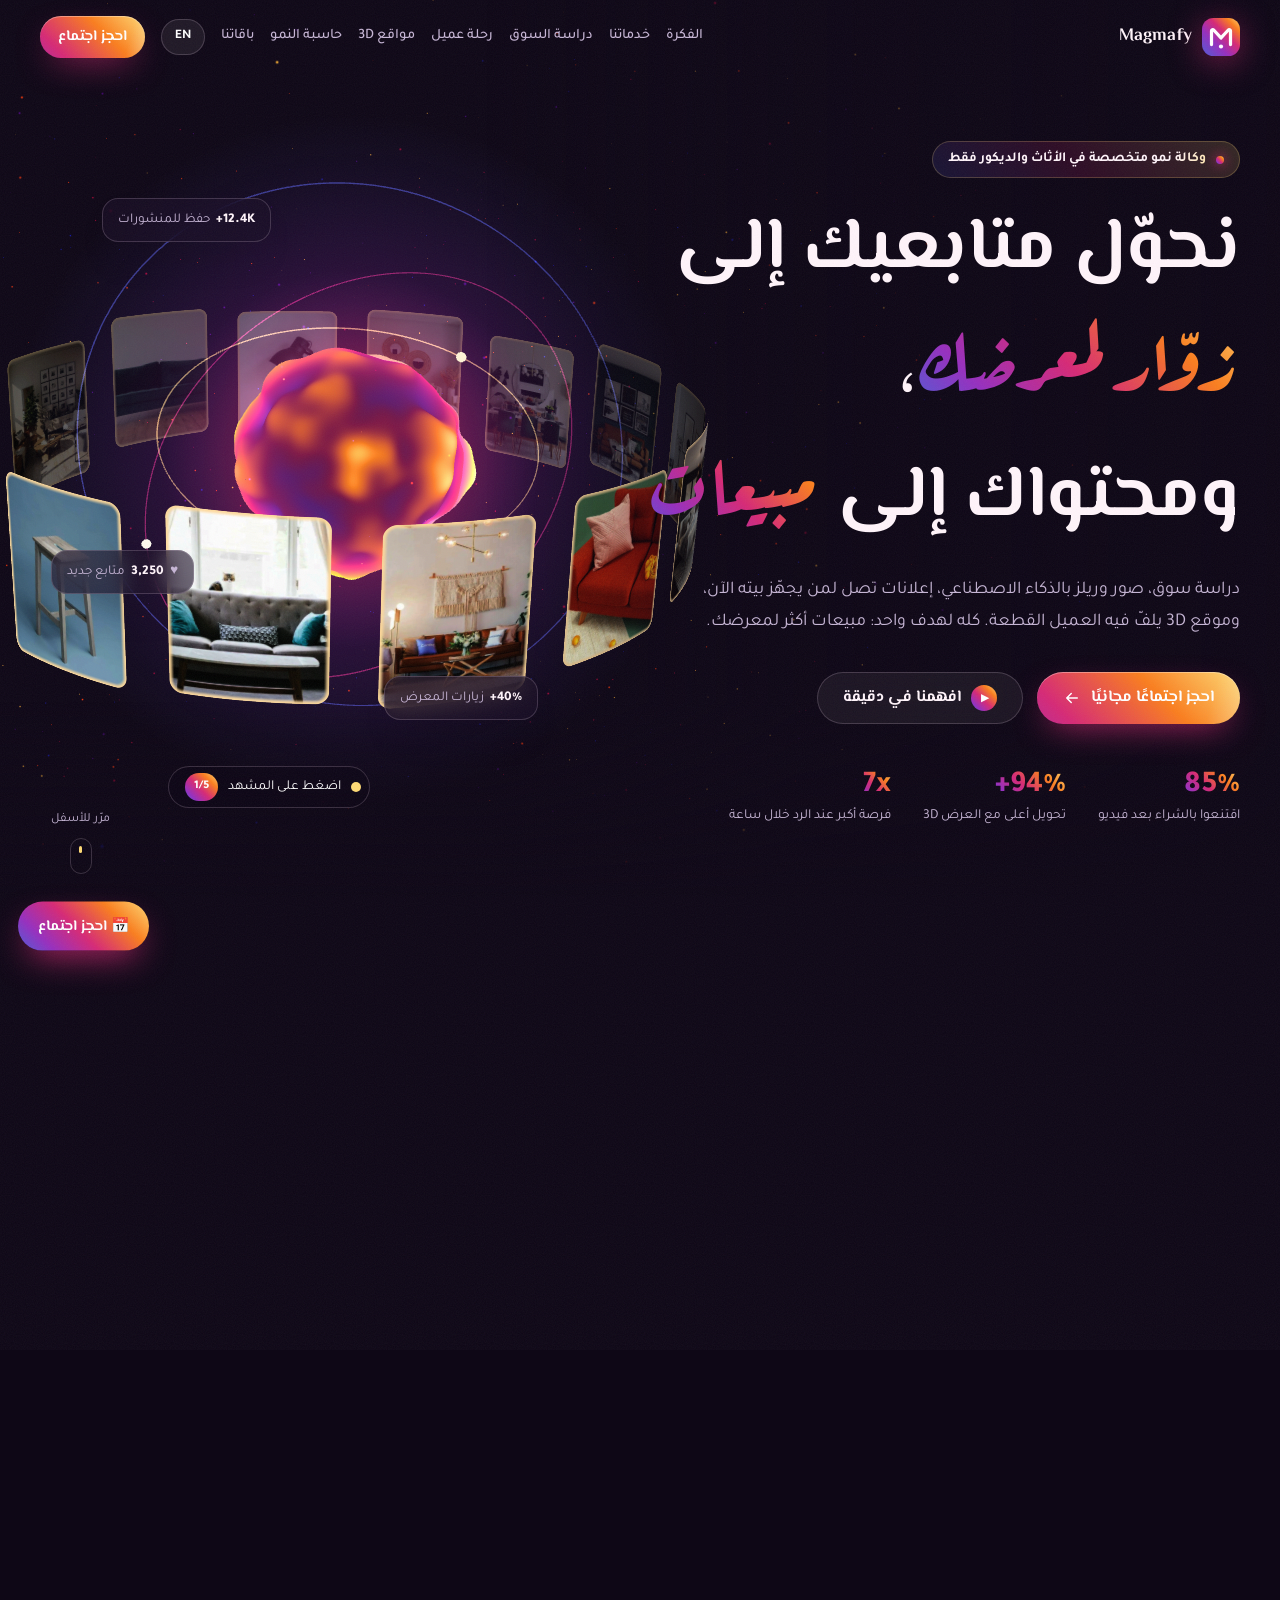
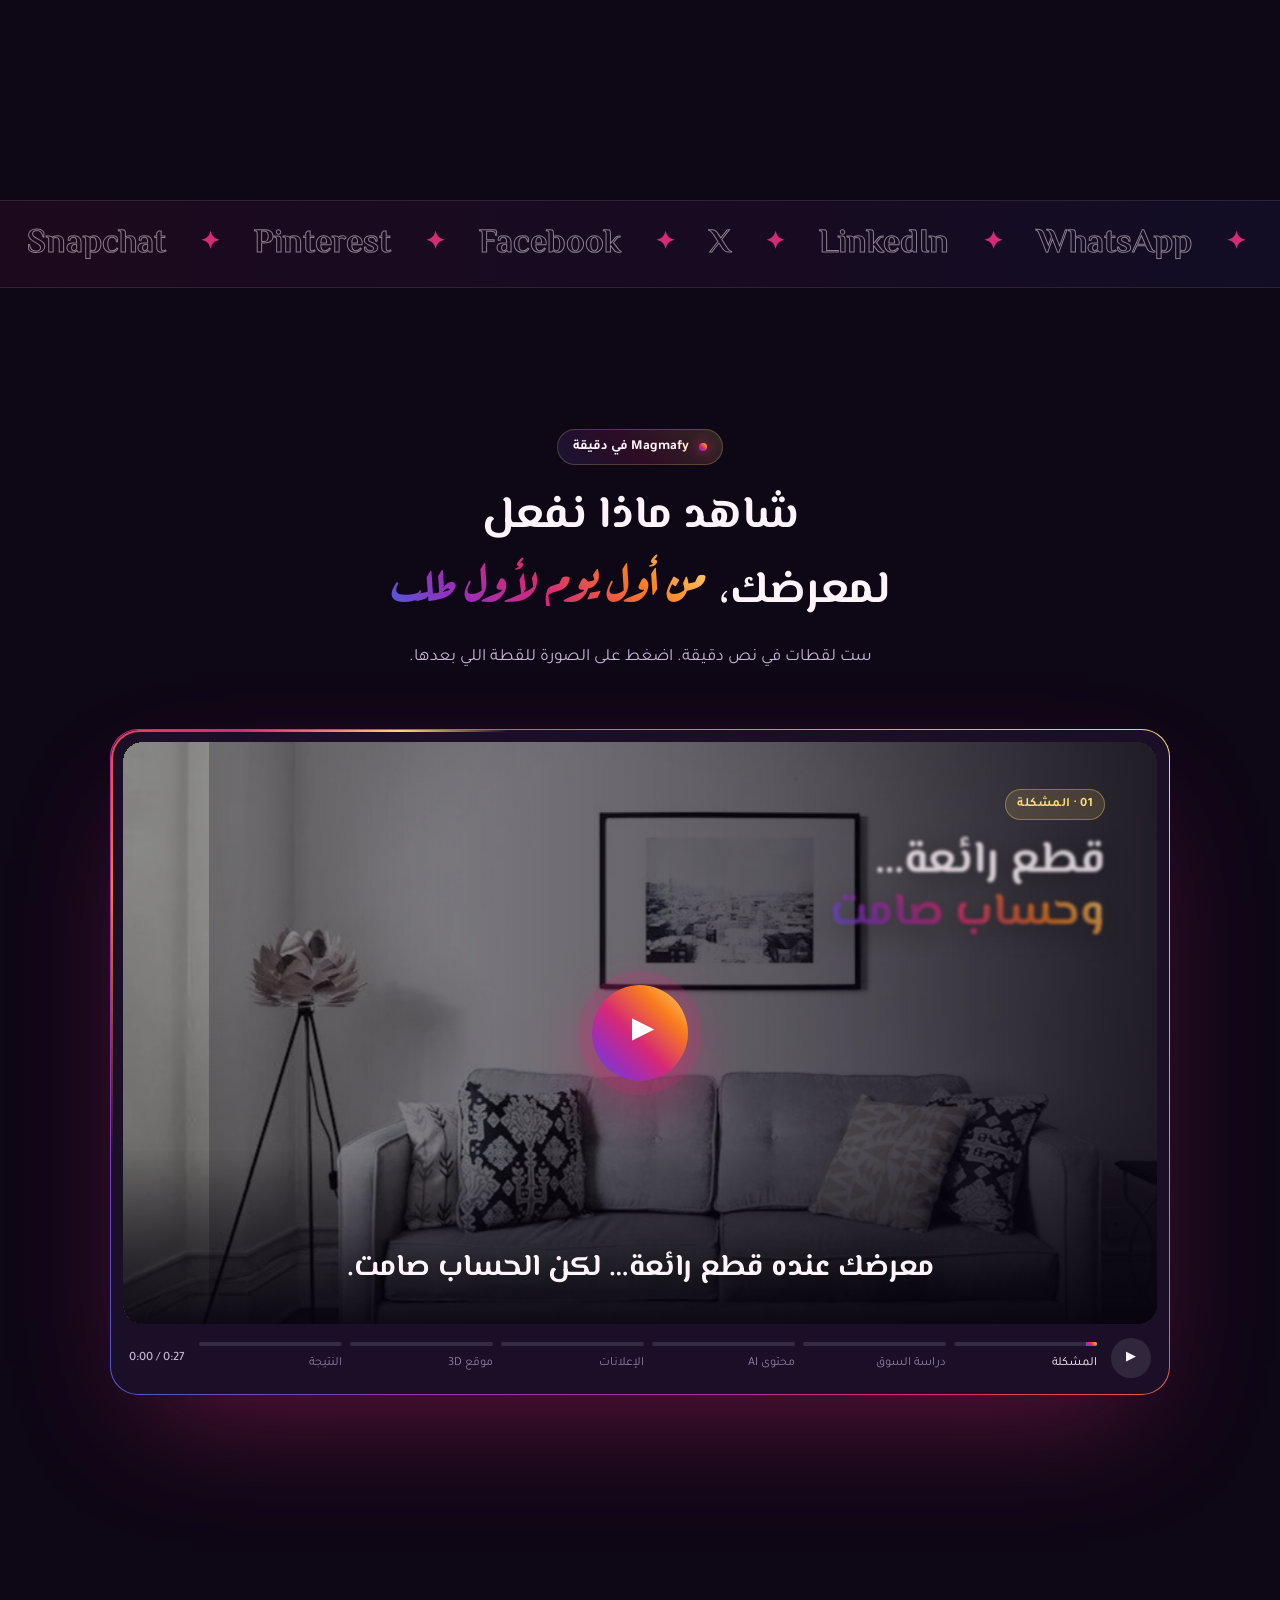
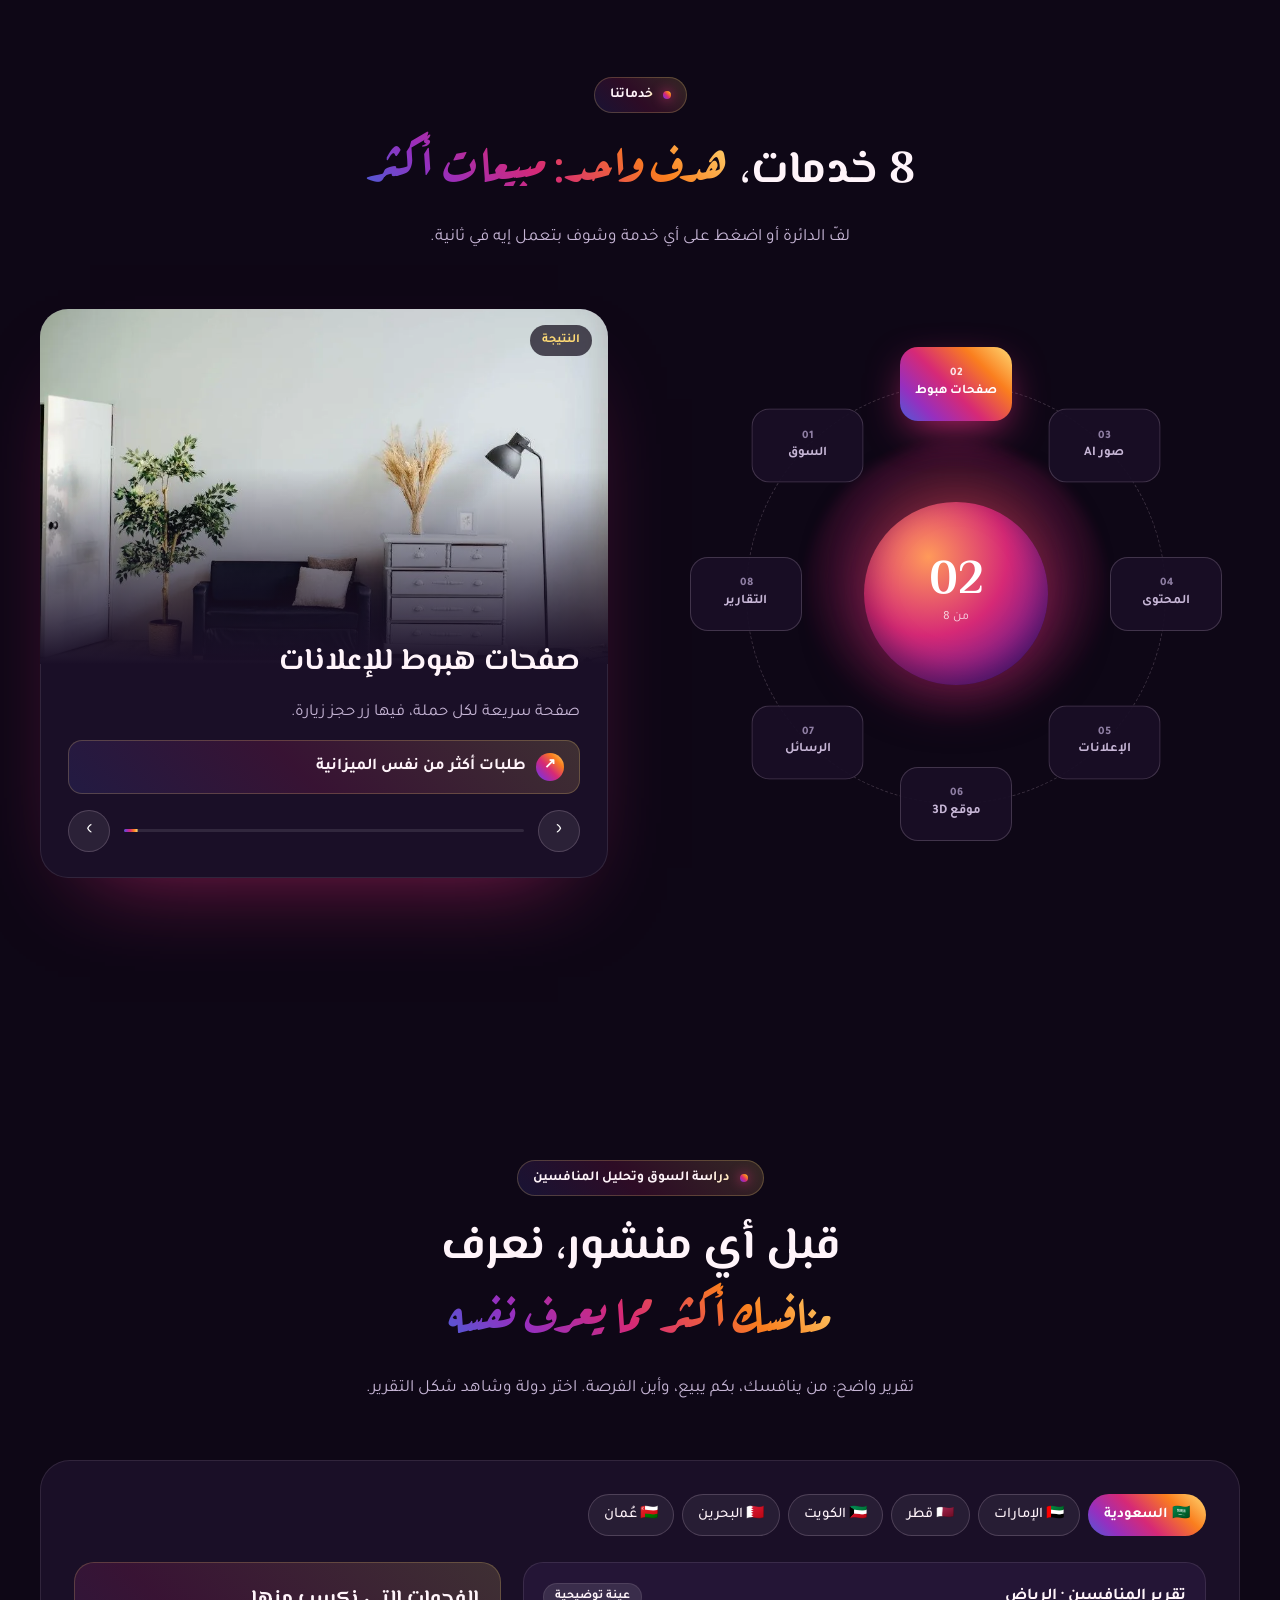
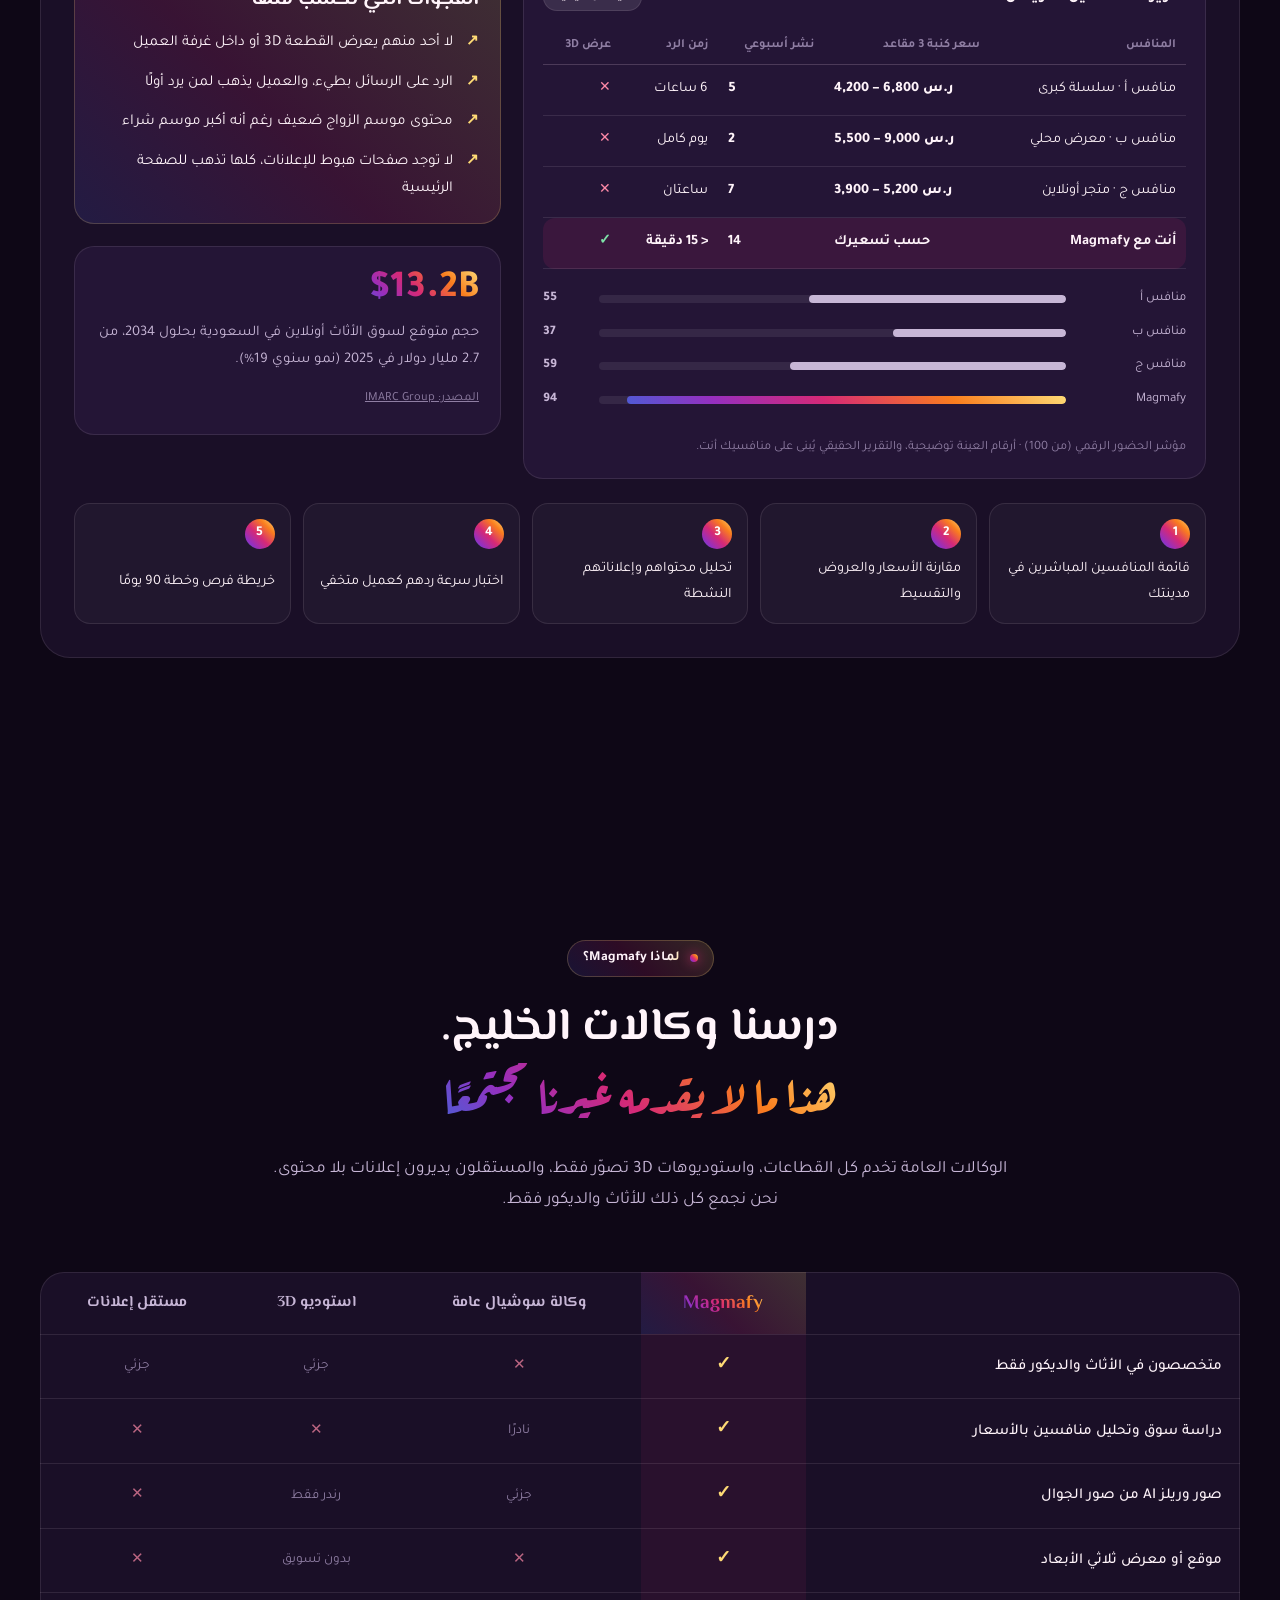
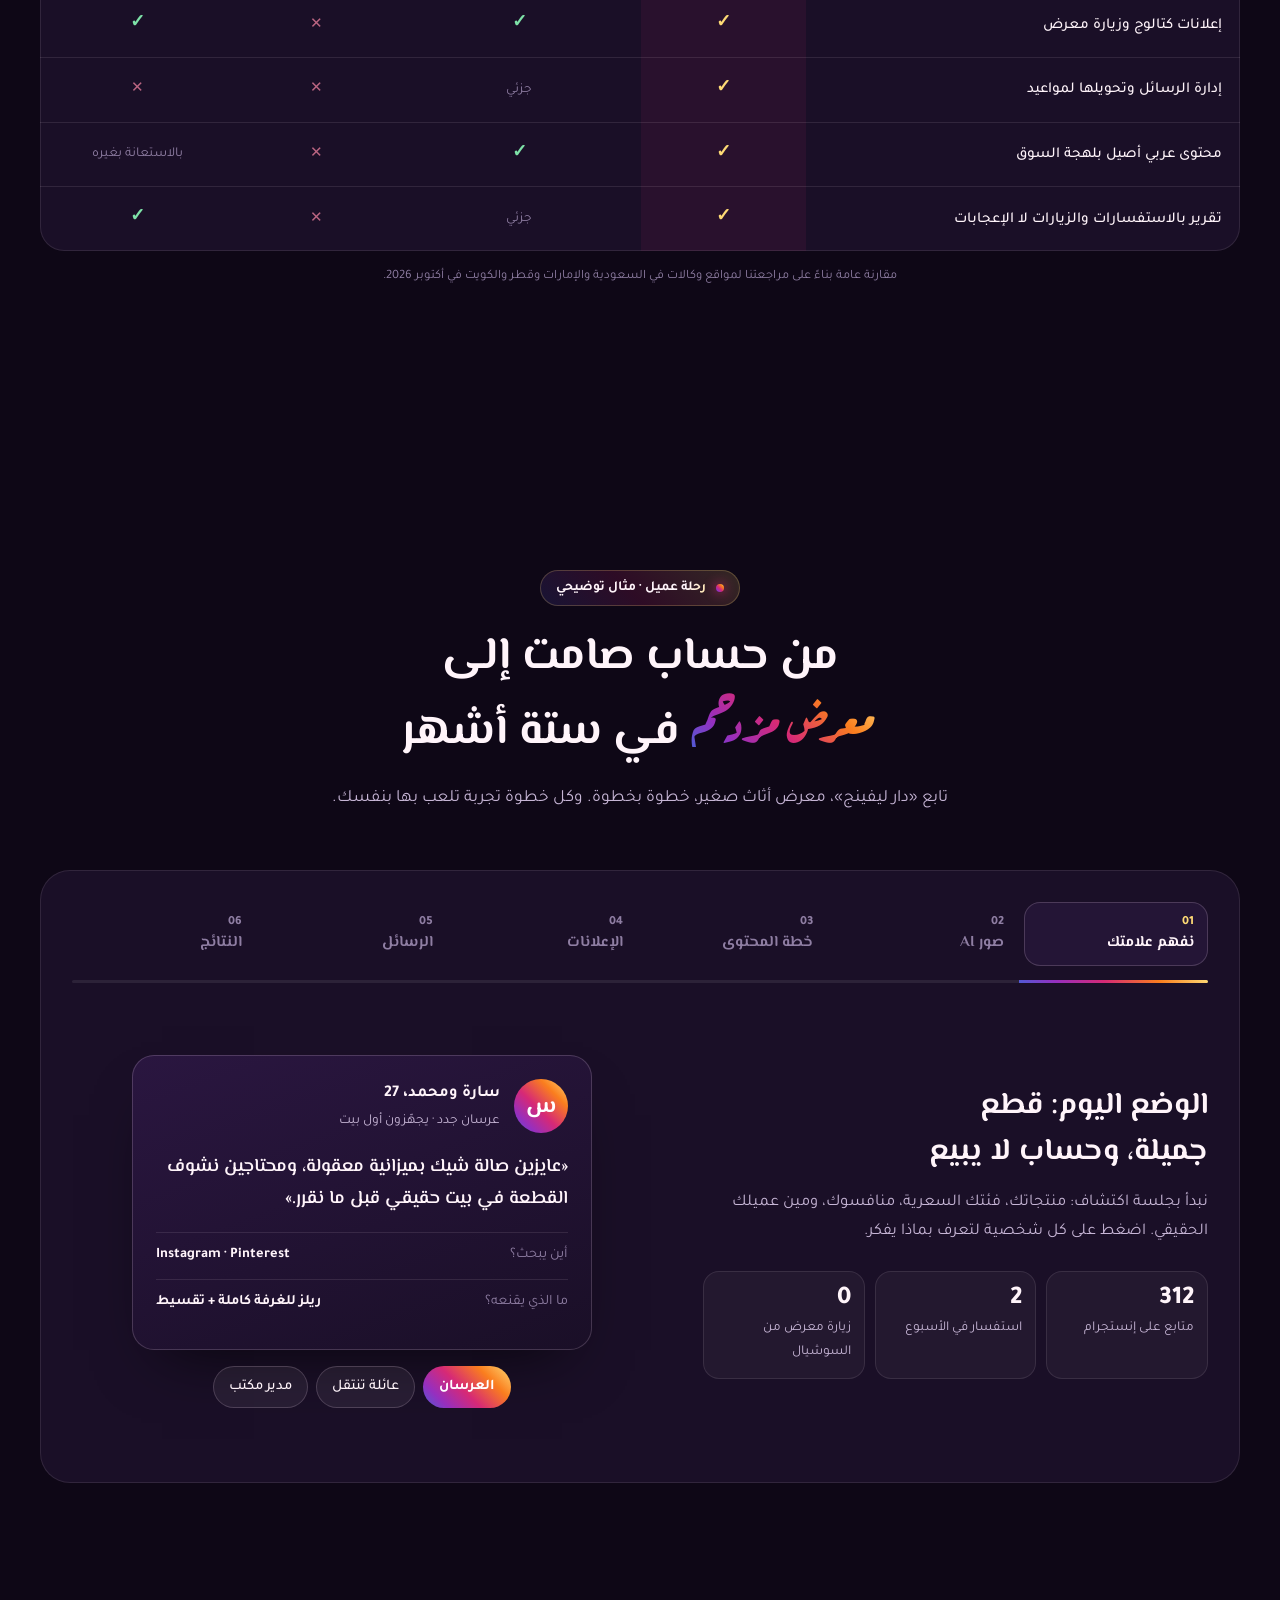
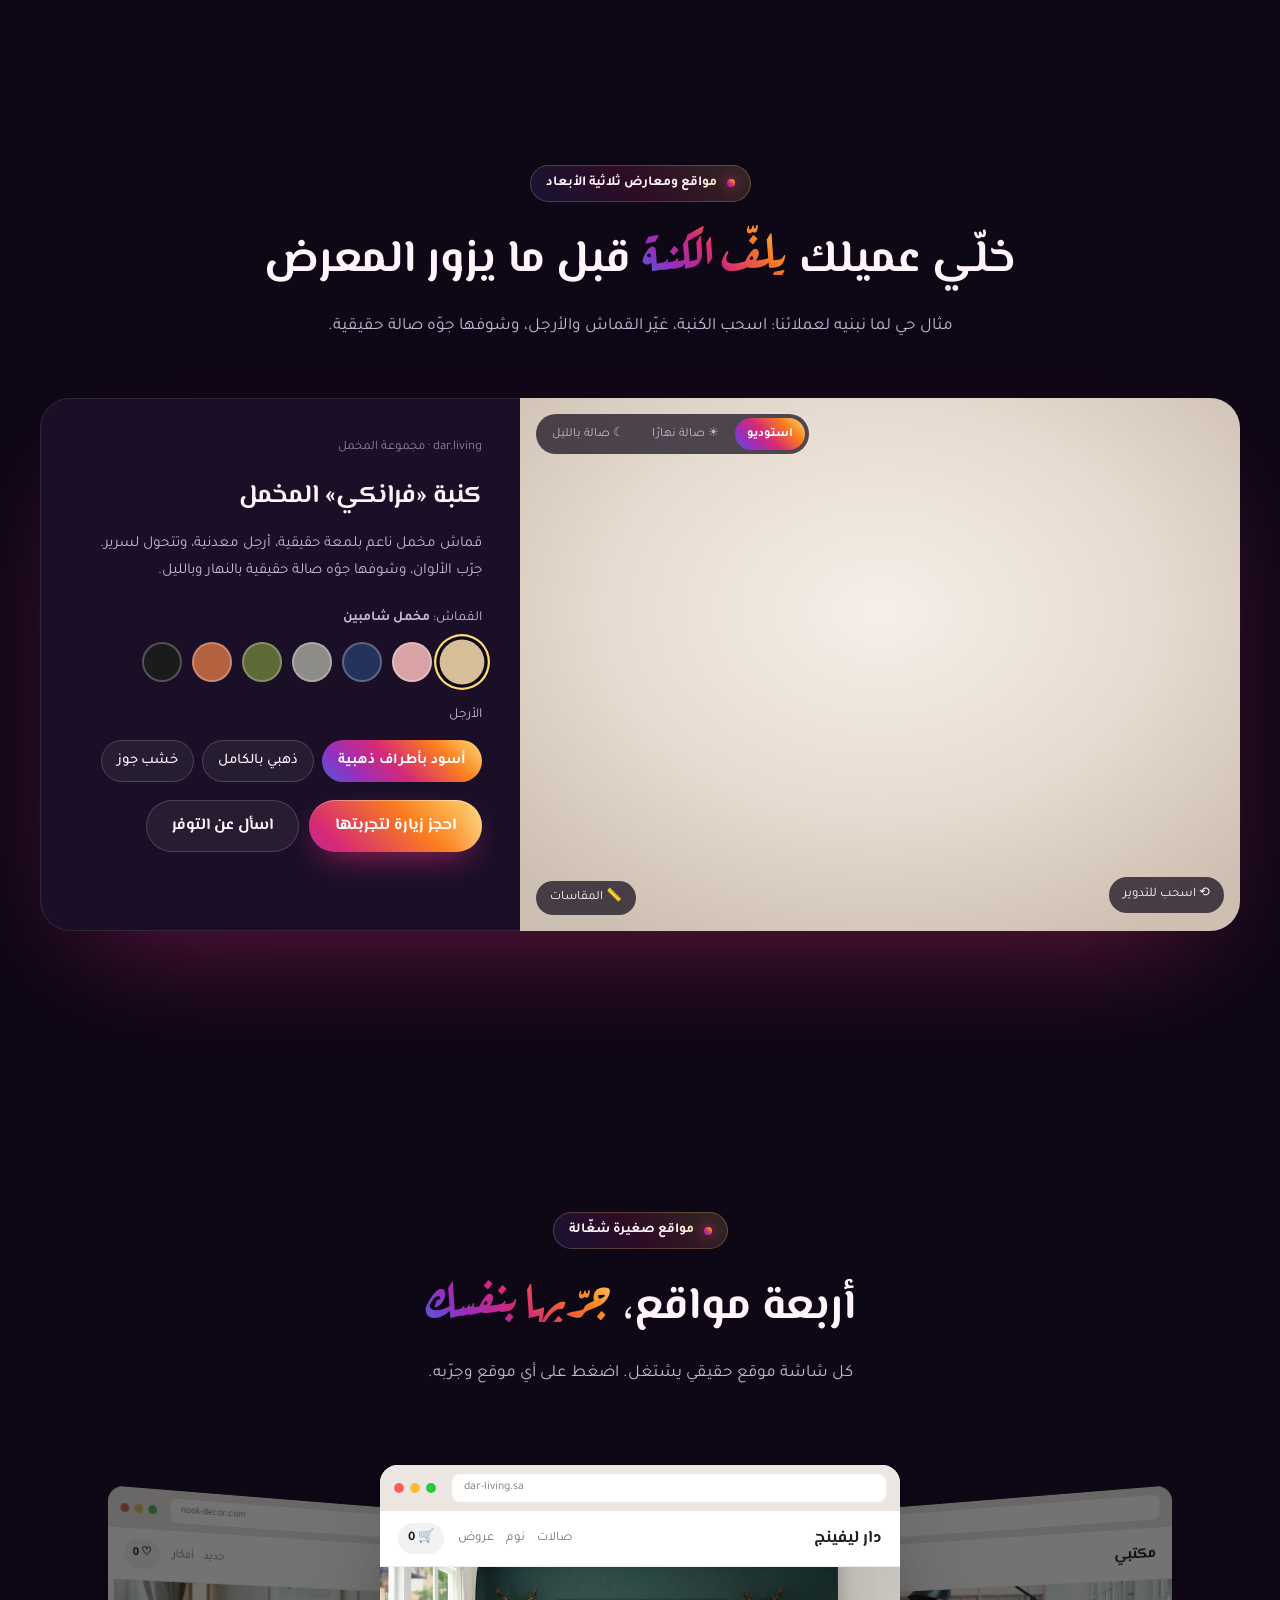
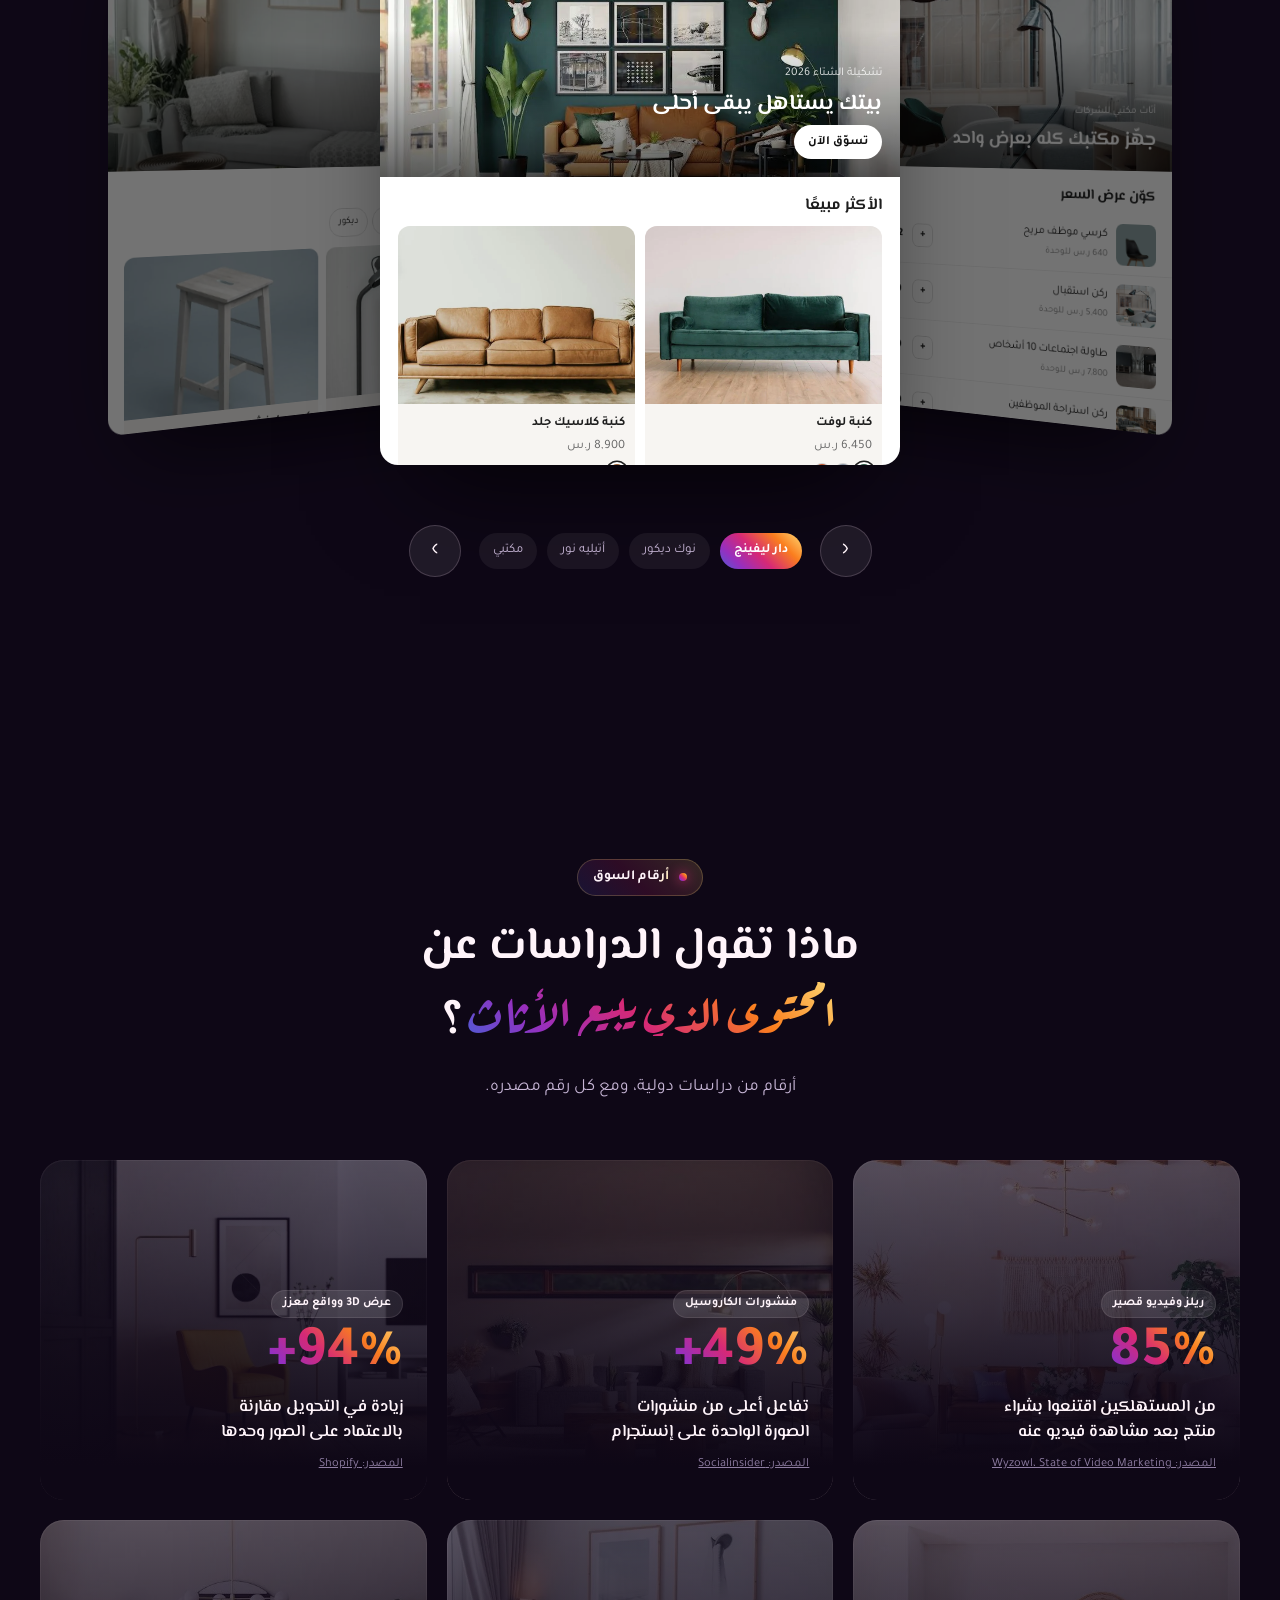
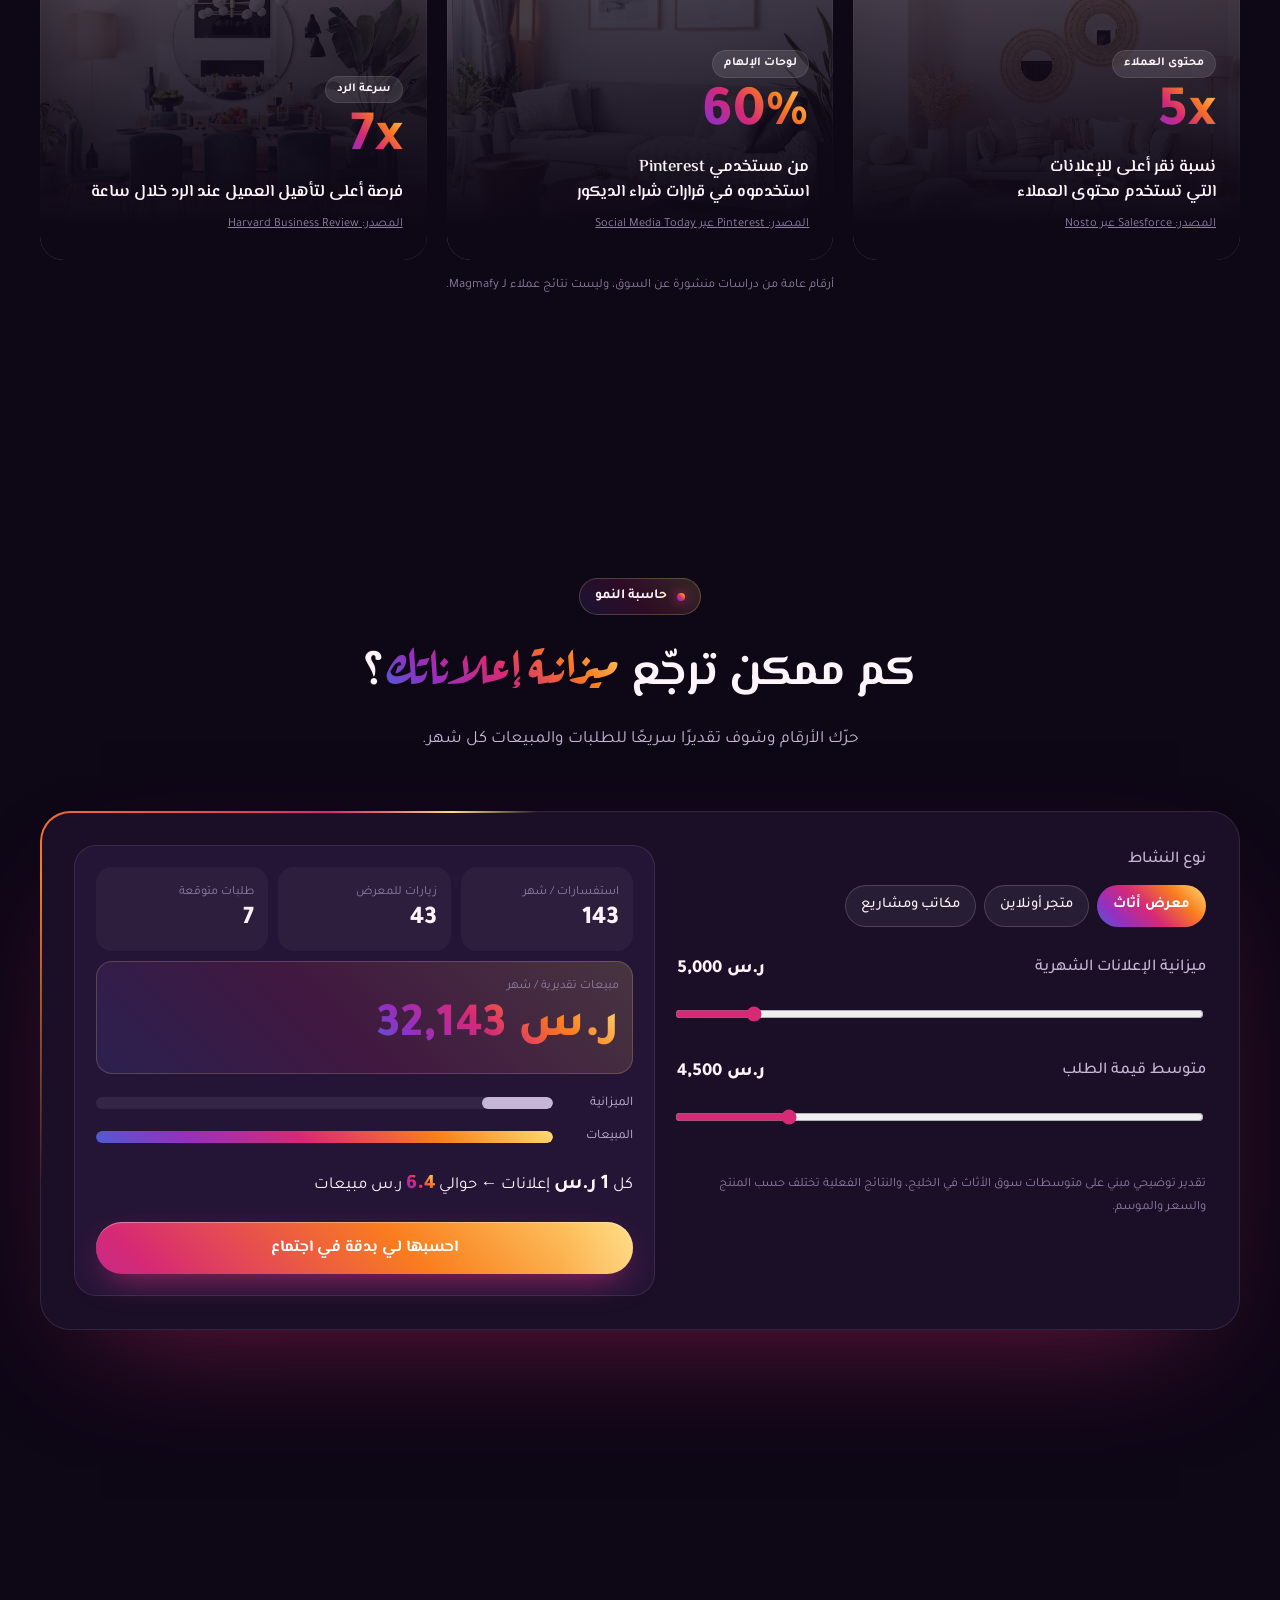
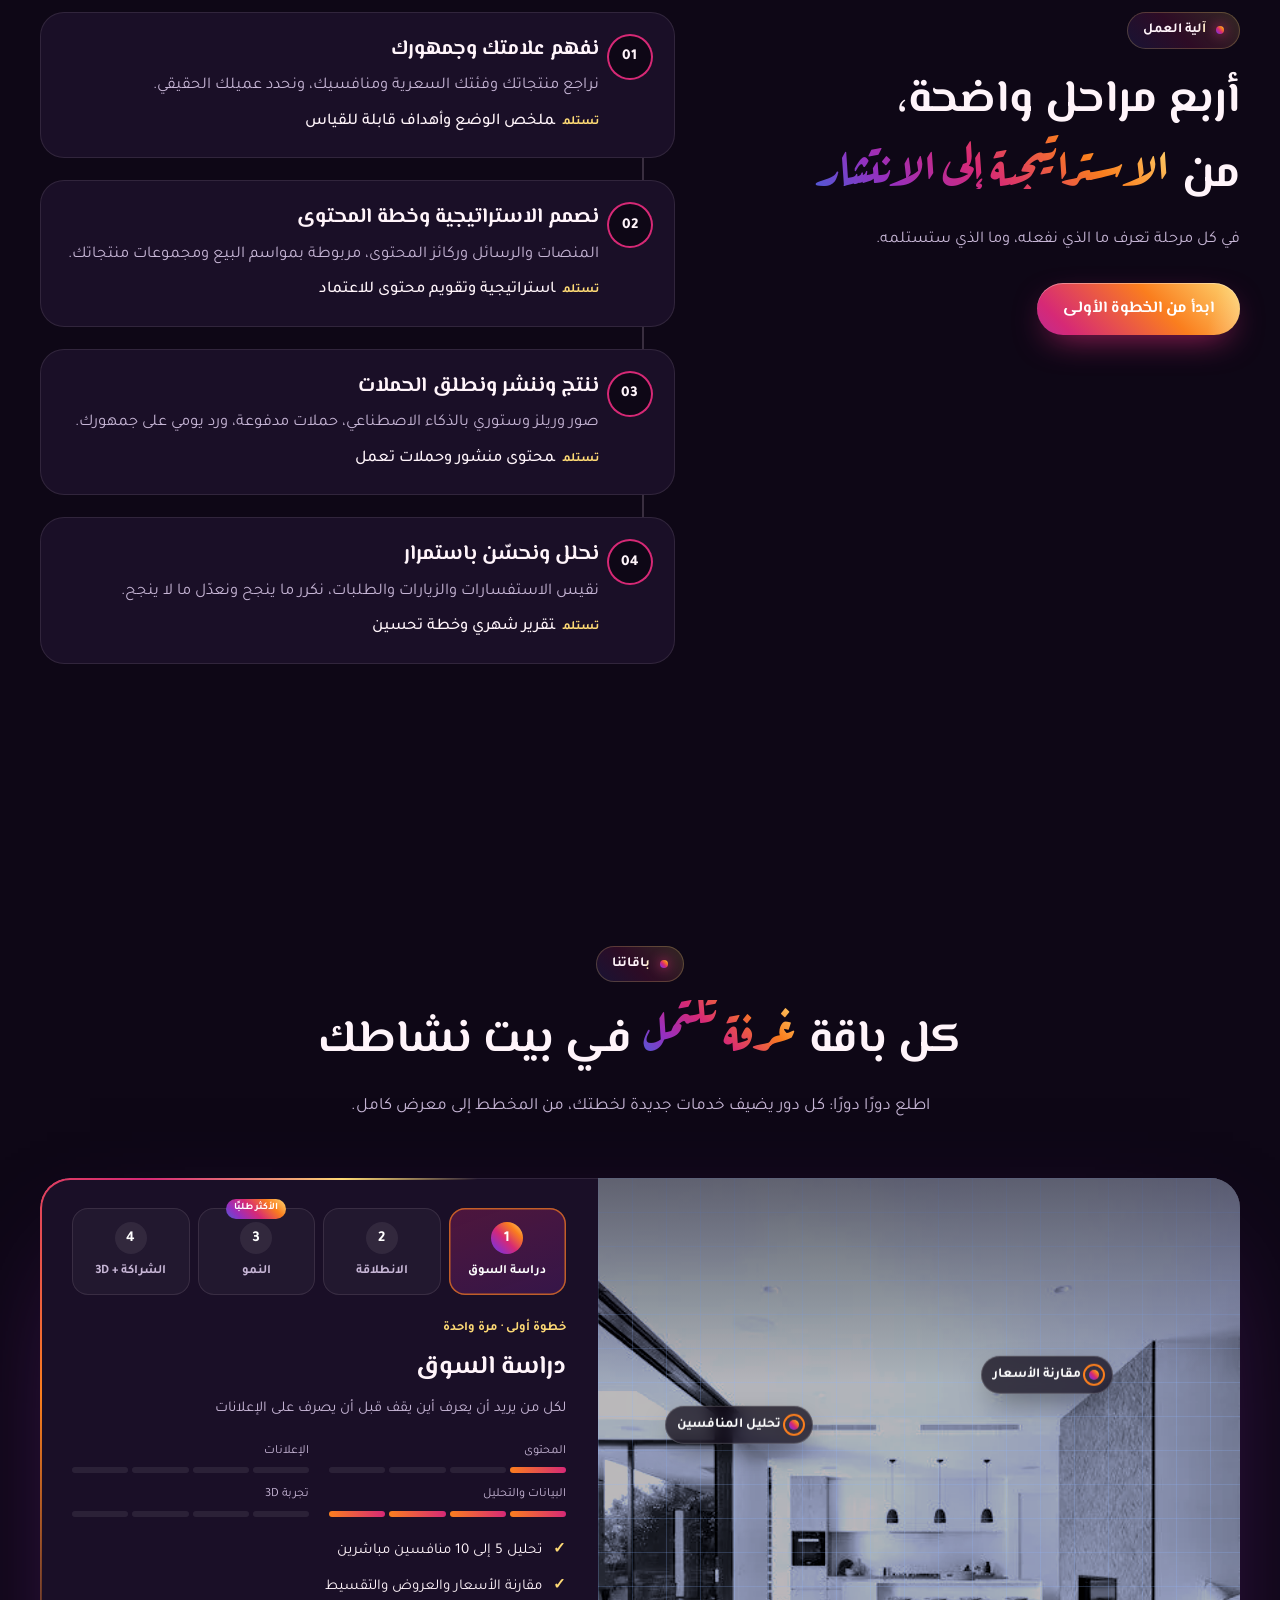
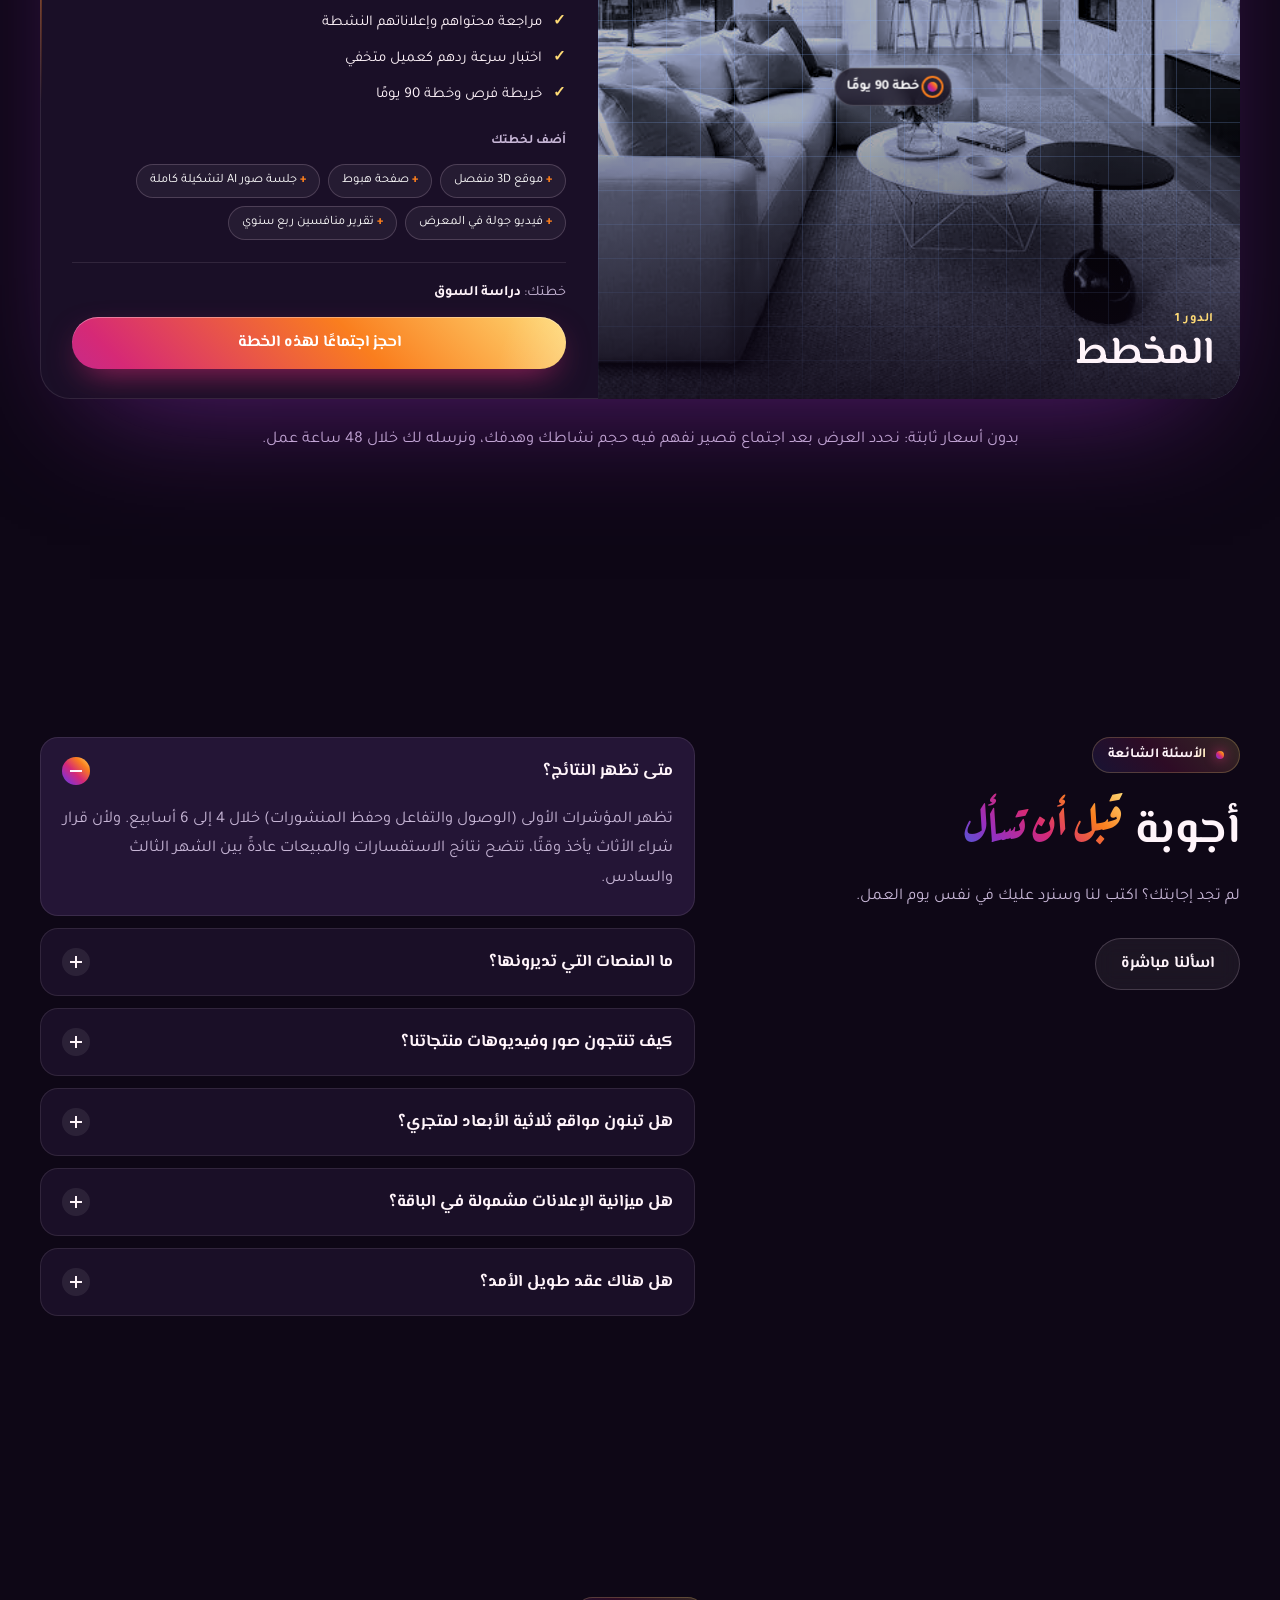
==== commit e7a1c94b: "Volcano loader, 3D wave backdrop, hero service paths, nav scroll spy, sofa configurator in a 3D room" ====
--- a/index.html
+++ b/index.html
@@ -32,10 +32,12 @@
   <div class="scrollbar" aria-hidden="true"><span id="scrollbar"></span></div>
   <!-- preloader -->
   <div class="preloader" id="preloader" aria-hidden="true">
-    <div class="preloader__orb"><i></i><i></i><i></i></div>
-    <div class="preloader__word">Magmafy</div>
-    <div class="preloader__bar"><span id="preloader-bar"></span></div>
-    <div class="preloader__pct num" id="preloader-pct">0%</div>
+    <canvas class="preloader__cv"></canvas>
+    <div class="preloader__ui">
+      <div class="preloader__word">Magmafy</div>
+      <div class="preloader__pct num" id="preloader-pct">0%</div>
+      <p class="preloader__hint">اضغط على البركان 🔥</p>
+    </div>
   </div>
 
   <div class="grain" aria-hidden="true"></div>
@@ -49,12 +51,12 @@
         <span class="logo__word">Magmafy</span>
       </a>
       <nav class="nav" id="nav" aria-label="القائمة الرئيسية">
-        <a href="#film">في دقيقة</a>
+        <a href="#film">الفكرة</a>
         <a href="#services">خدماتنا</a>
         <a href="#study">دراسة السوق</a>
-        <a href="#calc">حاسبة النمو</a>
         <a href="#journey">رحلة عميل</a>
         <a href="#sites3d">مواقع 3D</a>
+        <a href="#calc">حاسبة النمو</a>
         <a href="#pricing">باقاتنا</a>
       </nav>
       <button type="button" class="lang-switch" data-lang-switch>EN</button>
@@ -76,7 +78,7 @@
             <span class="line"><span><em class="grad">زوّار لمعرضك</em>،</span></span>
             <span class="line"><span>ومحتواك إلى <em class="grad">مبيعات</em></span></span>
           </h1>
-          <p class="hero__lede reveal-up">ندرس سوقك ومنافسيك في الخليج، ننتج لقطعك صورًا وريلز واقعية بالذكاء الاصطناعي، نطلق إعلانات تصل لمن يجهّز بيته الآن، ونبني لك موقعًا ثلاثي الأبعاد يلفّ فيه العميل القطعة قبل أن يزور معرضك.</p>
+          <p class="hero__lede reveal-up">دراسة سوق، صور وريلز بالذكاء الاصطناعي، إعلانات تصل لمن يجهّز بيته الآن، وموقع 3D يلفّ فيه العميل القطعة. كله لهدف واحد: مبيعات أكثر لمعرضك.</p>
           <div class="hero__ctas reveal-up">
             <a href="#contact" class="btn btn--grad magnetic">احجز اجتماعًا مجانيًا <svg class="icon" viewBox="0 0 24 24" aria-hidden="true"><path d="M19 12H5M11 6l-6 6 6 6"/></svg></a>
             <a href="#film" class="btn btn--ghost magnetic"><span class="playdot" aria-hidden="true">▶</span> افهمنا في دقيقة</a>
@@ -87,6 +89,7 @@
             <li><b class="num" data-count="7" data-suffix="x">7x</b><span>فرصة أكبر عند الرد خلال ساعة</span></li>
           </ul>
         </div>
+        <button type="button" class="hero__tap" id="hero-tap"><i aria-hidden="true"></i><span id="hero-tap-t">اضغط على المشهد</span><b class="num" id="hero-tap-n">1/5</b></button>
         <div class="hero__scroll" aria-hidden="true"><span>مرّر للأسفل</span><i></i></div>
         <div class="hero__tags" aria-hidden="true">
           <span class="htag htag--a"><b class="num">+12.4K</b> حفظ للمنشورات</span>
@@ -115,7 +118,7 @@
         <div class="head">
           <p class="eyebrow"><span class="eyebrow__dot"></span>Magmafy في دقيقة</p>
           <h2>شاهد ماذا نفعل لمعرضك، <em class="grad">من أول يوم لأول طلب</em></h2>
-          <p>فيلم قصير متحرك يشرح رحلتنا معك في ست لقطات. اضغط تشغيل، أو اختر أي لقطة.</p>
+          <p>ست لقطات في نص دقيقة. اضغط على الصورة للقطة اللي بعدها.</p>
         </div>
         <div class="film__frame" id="film-frame">
           <div class="film__stage" id="film-stage" aria-live="polite">
@@ -181,6 +184,7 @@
               <a href="#contact" class="btn btn--grad fs6__cta">احجز اجتماعك</a>
             </div>
             <p class="film__caption" id="film-caption">معرضك عنده قطع رائعة… لكن الحساب صامت.</p>
+            <span class="film__tap" aria-hidden="true">اضغط للقطة التالية ›</span>
             <button type="button" class="film__play" id="film-play" aria-label="تشغيل الفيلم"><span>▶</span></button>
           </div>
           <div class="film__ctl">
@@ -193,63 +197,38 @@
               <li><button type="button" data-s="4"><i><span></span></i>موقع 3D</button></li>
               <li><button type="button" data-s="5"><i><span></span></i>النتيجة</button></li>
             </ol>
-            <span class="film__time num" id="film-time">0:00 / 0:48</span>
-          </div>
-        </div>
-      </div>
-    </section>
-
-    <!-- ============ SERVICES (horizontal) ============ -->
-    <section class="services" id="services">
-      <div class="services__pin">
-        <div class="wrap services__head">
-          <div>
-            <p class="eyebrow"><span class="eyebrow__dot"></span>خدماتنا</p>
-            <h2>كل ما تحتاجه علامة الأثاث <em class="grad">لتبيع على السوشيال</em>، في مكان واحد</h2>
-          </div>
-          <p class="services__sub">لا نبيعك منشورات. كل خدمة مربوطة بنتيجة تراها في تقريرك الشهري.</p>
-        </div>
-        <div class="services__viewport">
-          <div class="services__strip" id="services-strip">
-            <article class="svc">
-              <div class="svc__img"><img src="assets/img/analytics.webp" alt="حاسوب يعرض تقارير وتحليلات" loading="lazy"></div>
-              <div class="svc__body"><span class="svc__n num">01</span><h3>دراسة السوق وتحليل المنافسين</h3><p>نرصد منافسيك في مدينتك والخليج: أسعارهم، عروضهم، ماذا ينشرون، وكيف يردون. ونعطيك الفجوات التي تقدر تكسب منها.</p><p class="svc__res"><span>تستلم</span>تقرير منافسين وخريطة فرص خلال 10 أيام عمل</p></div>
-            </article>
-            <article class="svc">
-              <div class="svc__img"><img src="assets/img/living-mini.webp" alt="صالة بسيطة بكنبة سوداء" loading="lazy"></div>
-              <div class="svc__body"><span class="svc__n num">02</span><h3>مواقع وصفحات هبوط للإعلانات</h3><p>صفحة سريعة لكل حملة أو تشكيلة: صور حقيقية، سعر أو «اطلب السعر»، وزر حجز زيارة. مصممة لتحوّل الضغطة إلى عميل.</p><p class="svc__res"><span>النتيجة</span>تكلفة أقل لكل طلب من نفس ميزانية الإعلان</p></div>
-            </article>
-            <article class="svc">
-              <div class="svc__img"><img src="assets/img/living-boho.webp" alt="صالة بأريكة جلدية ونباتات" loading="lazy"></div>
-              <div class="svc__body"><span class="svc__n num">03</span><h3>صور وريلز وستوري واقعية بالذكاء الاصطناعي</h3><p>نحوّل صور منتجاتك، حتى لو كانت من الجوال، إلى مشاهد واقعية داخل غرف مصممة بعناية. بدون جلسات تصوير مكلفة.</p><p class="svc__res"><span>النتيجة</span>محتوى أكثر وأسرع، وحفظ ومشاهدات أعلى</p></div>
-            </article>
-            <article class="svc">
-              <div class="svc__img"><img src="assets/img/living-teal.webp" alt="صالة بأريكة رمادية وجدار أبيض" loading="lazy"></div>
-              <div class="svc__body"><span class="svc__n num">04</span><h3>إدارة الحسابات وخطة محتوى موسمية</h3><p>تقويم شهري مبني على مواسم بيع الأثاث: رمضان والأعياد، موسم الزواج، العودة للمدارس، والجمعة البيضاء.</p><p class="svc__res"><span>النتيجة</span>علامتك أول ما يتذكره العميل حين يقرر التأثيث</p></div>
-            </article>
-            <article class="svc">
-              <div class="svc__img"><img src="assets/img/sofa-green.webp" alt="أريكة مخملية خضراء" loading="lazy"></div>
-              <div class="svc__body"><span class="svc__n num">05</span><h3>إدارة الإعلانات المدفوعة</h3><p>حملات على Meta وTikTok وSnapchat وPinterest: إعلانات كتالوج، حملات زيارة المعرض، وإعادة استهداف من شاهد ولم يشترِ.</p><p class="svc__res"><span>النتيجة</span>تكلفة أقل لكل طلب، وزيارات قابلة للقياس</p></div>
-            </article>
-            <article class="svc svc--3d">
-              <div class="svc__img"><img src="assets/img/chair-yellow.webp" alt="كرسي أصفر بجوار جدار أبيض" loading="lazy"><span class="svc__badge">جديد</span></div>
-              <div class="svc__body"><span class="svc__n num">06</span><h3>مواقع ومعارض ثلاثية الأبعاد</h3><p>متجر أونلاين يلفّ فيه العميل الكنبة 360° ويغيّر لون القماش، ثم يحجز زيارة أو يطلب السعر من نفس الصفحة.</p><p class="svc__res"><span>النتيجة</span>ثقة أعلى قبل الشراء، ومرتجعات أقل</p></div>
-            </article>
-            <article class="svc">
-              <div class="svc__img"><img src="assets/img/dining.webp" alt="طاولة طعام بكراسي خضراء" loading="lazy"></div>
-              <div class="svc__body"><span class="svc__n num">07</span><h3>إدارة الرسائل والتعليقات</h3><p>نرد على أسئلة الأسعار والمقاسات والألوان ومدة التوصيل بسرعة وبصوت علامتك، ونحوّل كل استفسار إلى موعد أو طلب.</p><p class="svc__res"><span>النتيجة</span>استفسارات أقل ضياعًا، ومبيعات أكثر من الرسائل</p></div>
-            </article>
-            <article class="svc">
-              <div class="svc__img"><img src="assets/img/dashboard.webp" alt="شاشة تعرض رسومًا بيانية" loading="lazy"></div>
-              <div class="svc__body"><span class="svc__n num">08</span><h3>تحليل الأداء والتقارير الشهرية</h3><p>تقرير واضح بلا مصطلحات: أي القطع جذبت الاهتمام، وكم استفسارًا وزيارة وطلبًا جاء من السوشيال، وما خطوتنا القادمة.</p><p class="svc__res"><span>النتيجة</span>قرارات مبنية على بيانات حقيقية</p></div>
-            </article>
-            <div class="svc svc--end">
-              <p>جاهز تشوف<br>ده كله على<br><em class="grad">عميل حقيقي؟</em></p>
-              <a href="#journey" class="btn btn--grad magnetic">ابدأ الرحلة</a>
-            </div>
-          </div>
-        </div>
-        <div class="wrap services__progress" aria-hidden="true"><span id="services-bar"></span></div>
+            <span class="film__time num" id="film-time">0:00 / 0:27</span>
+          </div>
+        </div>
+      </div>
+    </section>
+
+    <!-- ============ SERVICES (dial) ============ -->
+    <section class="section services" id="services">
+      <div class="wrap">
+        <div class="head">
+          <p class="eyebrow"><span class="eyebrow__dot"></span>خدماتنا</p>
+          <h2>8 خدمات، <em class="grad">هدف واحد: مبيعات أكثر</em></h2>
+          <p>لفّ الدائرة أو اضغط على أي خدمة وشوف بتعمل إيه في ثانية.</p>
+        </div>
+        <div class="dial" id="dial">
+          <div class="dial__ring" id="dial-ring" role="tablist" aria-label="اختر خدمة">
+            <div class="dial__core" aria-hidden="true"><b class="num" id="dial-num">01</b><span>من 8</span></div>
+          </div>
+          <article class="dial__card" id="dial-card" aria-live="polite">
+            <div class="dial__img"><img id="dial-img" src="assets/img/analytics.webp" alt="" loading="lazy"><span class="dial__tag" id="dial-tag">تستلم</span></div>
+            <div class="dial__body">
+              <h3 id="dial-title">دراسة السوق</h3>
+              <p class="dial__line" id="dial-line">نعرف منافسيك وأسعارهم قبل ما نصرف ريال.</p>
+              <p class="dial__res"><i aria-hidden="true">↗</i><span id="dial-res">تقرير منافسين وخريطة فرص في 10 أيام</span></p>
+              <div class="dial__nav">
+                <button type="button" class="dial__btn" id="dial-prev" aria-label="الخدمة السابقة">‹</button>
+                <span class="dial__bar" aria-hidden="true"><i id="dial-bar"></i></span>
+                <button type="button" class="dial__btn" id="dial-next" aria-label="الخدمة التالية">›</button>
+              </div>
+            </div>
+          </article>
+        </div>
       </div>
     </section>
 
@@ -259,7 +238,7 @@
         <div class="head">
           <p class="eyebrow"><span class="eyebrow__dot"></span>دراسة السوق وتحليل المنافسين</p>
           <h2>قبل أي منشور، نعرف <em class="grad">منافسك أكثر مما يعرف نفسه</em></h2>
-          <p>نسلّمك تقريرًا واضحًا عن سوقك: من ينافسك، بكم يبيع، ماذا ينشر، كم يأخذ ليرد، وأين الفجوة التي نهجم منها. اختر دولة لتشاهد شكل التقرير.</p>
+          <p>تقرير واضح: من ينافسك، بكم يبيع، وأين الفرصة. اختر دولة وشاهد شكل التقرير.</p>
         </div>
         <div class="study__box">
           <div class="study__countries" role="tablist" aria-label="اختر الدولة" id="study-countries">
@@ -310,7 +289,7 @@
         <div class="head">
           <p class="eyebrow"><span class="eyebrow__dot"></span>لماذا Magmafy؟</p>
           <h2>درسنا وكالات الخليج. <em class="grad">هذا ما لا يقدمه غيرنا مجتمعًا</em></h2>
-          <p>أغلب الوكالات في السعودية والإمارات وقطر والكويت عامة تخدم كل القطاعات، واستوديوهات 3D تصنع الصور فقط ولا تسوّق، والمستقلون يديرون الإعلانات بدون محتوى ولا موقع. نحن جمعنا كل ذلك لقطاع واحد.</p>
+          <p>الوكالات العامة تخدم كل القطاعات، واستوديوهات 3D تصوّر فقط، والمستقلون يديرون إعلانات بلا محتوى. نحن نجمع كل ذلك للأثاث والديكور فقط.</p>
         </div>
         <div class="cmp__wrap">
           <table class="cmp">
@@ -337,7 +316,7 @@
         <div class="head">
           <p class="eyebrow"><span class="eyebrow__dot"></span>رحلة عميل · مثال توضيحي</p>
           <h2>من حساب صامت إلى <em class="grad">معرض مزدحم</em> في ستة أشهر</h2>
-          <p>تابع معنا «دار ليفينج»، معرض أثاث عائلي صغير، خطوة بخطوة. كل خطوة تجربة تقدر تلعب بيها بنفسك.</p>
+          <p>تابع «دار ليفينج»، معرض أثاث صغير، خطوة بخطوة. وكل خطوة تجربة تلعب بها بنفسك.</p>
         </div>
 
         <div class="jy" id="jy">
@@ -382,17 +361,17 @@
             <div class="jy__panel" role="tabpanel" id="jy-2" aria-labelledby="jt-2" hidden>
               <div class="jy__text">
                 <h3>من صورة جوال إلى مشهد يُحفظ ويُشارك</h3>
-                <p>نأخذ صورة القطعة كما هي، ونضعها بالذكاء الاصطناعي داخل غرفة مصممة، مع الحفاظ على شكلها وخامتها ولونها الحقيقي. اسحب الخط لتقارن.</p>
+                <p>نفس القطعة، بنفس الشكل والخامة واللون: من صورة جوال في المخزن إلى صالة مصممة بالنهار أو بالليل. اسحب الخط لتقارن.</p>
                 <div class="jy__chips" role="group" aria-label="اختر قطعة">
-                  <button type="button" aria-pressed="true" data-ba="0">الكنبة الجلد</button>
+                  <button type="button" aria-pressed="true" data-ba="0">الكنبة المخمل</button>
                   <button type="button" aria-pressed="false" data-ba="1">الكرسي الأصفر</button>
-                  <button type="button" aria-pressed="false" data-ba="2">الكنبة الرمادية</button>
+                  <button type="button" aria-pressed="false" data-ba="2">الكنبة الجلد</button>
                 </div>
               </div>
               <div class="jy__demo">
                 <div class="ba" id="ba" style="--x:50%">
-                  <img class="ba__after" id="ba-after" src="assets/img/interior-sun.webp" alt="بعد: الكنبة داخل صالة مشمسة">
-                  <div class="ba__before"><img id="ba-before" src="assets/img/sofa-leather.webp" alt="قبل: صورة منتج عادية للكنبة"></div>
+                  <img class="ba__after" id="ba-after" src="assets/img/ba-v-after.webp" alt="بعد: نفس القطعة داخل صالة مصممة" width="1200" height="900">
+                  <div class="ba__before"><img id="ba-before" src="assets/img/ba-v-before.webp" alt="قبل: صورة جوال عادية لنفس القطعة" width="1200" height="900"></div>
                   <span class="ba__tag ba__tag--b">قبل · صورة جوال</span>
                   <span class="ba__tag ba__tag--a">بعد · مشهد AI</span>
                   <div class="ba__handle" aria-hidden="true"><i></i></div>
@@ -522,24 +501,23 @@
     </section>
 
     <!-- ============ 3D CONFIGURATOR ============ -->
+    <!-- Sofa model: "Glam Velvet Sofa" © Wayfair, CC BY 4.0 (Khronos glTF sample assets) -->
     <section class="section configurator" id="sites3d">
       <div class="wrap">
         <div class="head">
           <p class="eyebrow"><span class="eyebrow__dot"></span>مواقع ومعارض ثلاثية الأبعاد</p>
           <h2>خلّي عميلك <em class="grad">يلفّ الكنبة</em> قبل ما يزور المعرض</h2>
-          <p>مثال حي لما نبنيه لعملائنا، بموديل حقيقي لكنبة مخمل تُباع فعلًا: اسحب لتدويرها، غيّر القماش والأرجل، وشوف كل تفصيلة كأنك في المعرض.</p>
+          <p>مثال حي لما نبنيه لعملائنا: اسحب الكنبة، غيّر القماش والأرجل، وشوفها جوّه صالة حقيقية.</p>
         </div>
         <div class="cfg">
           <div class="cfg__stage" id="cfg-stage">
             <canvas id="cfg-canvas" aria-label="عرض ثلاثي الأبعاد لكنبة يمكن تدويره"></canvas>
             <span class="cfg__hint" aria-hidden="true">⟲ اسحب للتدوير</span>
-            <span class="cfg__badge">عرض 360°</span>
             <span class="cfg__loading" id="cfg-loading">جاري تحميل الكنبة…</span>
-            <small class="cfg__credit">3D model © Wayfair · CC BY 4.0</small>
             <div class="cfg__rooms" id="cfg-rooms" role="radiogroup" aria-label="خلفية العرض">
               <button type="button" role="radio" aria-checked="true" data-room="studio">استوديو</button>
-              <button type="button" role="radio" aria-checked="false" data-room="living">صالة</button>
-              <button type="button" role="radio" aria-checked="false" data-room="bed">غرفة نوم</button>
+              <button type="button" role="radio" aria-checked="false" data-room="day">☀ صالة نهارًا</button>
+              <button type="button" role="radio" aria-checked="false" data-room="night">☾ صالة بالليل</button>
             </div>
             <button type="button" class="cfg__dimsbtn" id="cfg-dimsbtn" aria-pressed="false">📏 المقاسات</button>
             <div class="cfg__dims" id="cfg-dims" aria-live="polite">
@@ -551,7 +529,7 @@
           <div class="cfg__panel">
             <p class="cfg__brand">dar.living · مجموعة المخمل</p>
             <h3 id="cfg-name">كنبة «فرانكي» المخمل</h3>
-            <p class="cfg__sub">قماش مخمل ناعم بلمعة حقيقية، أرجل معدنية، وتتحول لسرير. جرّب الألوان وشوفها في أكثر من غرفة.</p>
+            <p class="cfg__sub">قماش مخمل ناعم بلمعة حقيقية، أرجل معدنية، وتتحول لسرير. جرّب الألوان، وشوفها جوّه صالة حقيقية بالنهار وبالليل.</p>
             <div class="cfg__group">
               <span>القماش: <b id="cfg-fabric-name">مخمل شامبين</b></span>
               <div class="swatches" id="cfg-fabrics" role="radiogroup" aria-label="لون القماش"></div>
@@ -580,7 +558,7 @@
         <div class="head">
           <p class="eyebrow"><span class="eyebrow__dot"></span>مواقع صغيرة شغّالة</p>
           <h2>أربعة مواقع، <em class="grad">جرّبها بنفسك</em></h2>
-          <p>كل شاشة هنا موقع حقيقي يشتغل: أضف للسلة، فلتر المنتجات، احجز موعد، أو اطلب عرض سعر. لفّ الدائرة واختر.</p>
+          <p>كل شاشة موقع حقيقي يشتغل. اضغط على أي موقع وجرّبه.</p>
         </div>
       </div>
       <div class="ring" id="ring">
@@ -599,7 +577,7 @@
         <div class="head">
           <p class="eyebrow"><span class="eyebrow__dot"></span>أرقام السوق</p>
           <h2>ماذا تقول الدراسات عن <em class="grad">المحتوى الذي يبيع الأثاث</em>؟</h2>
-          <p>أرقام منشورة من دراسات وتقارير دولية، وبنينا خدماتنا حولها. كل رقم معه مصدره.</p>
+          <p>أرقام من دراسات دولية، ومع كل رقم مصدره.</p>
         </div>
         <div class="stats">
           <article class="stat tilt"><img src="assets/img/living-boho.webp" alt="" loading="lazy"><div class="stat__body"><span class="pill">ريلز وفيديو قصير</span><b class="num grad" data-count="85" data-suffix="%">85%</b><h3>من المستهلكين اقتنعوا بشراء منتج بعد مشاهدة فيديو عنه</h3><a href="https://wyzowl.com/video-marketing-statistics/" target="_blank" rel="noopener noreferrer">المصدر: Wyzowl، State of Video Marketing</a></div></article>
@@ -620,7 +598,7 @@
         <div class="head">
           <p class="eyebrow"><span class="eyebrow__dot"></span>حاسبة النمو</p>
           <h2>كم ممكن ترجّع <em class="grad">ميزانية إعلاناتك</em>؟</h2>
-          <p>حرّك الأرقام وشوف تقدير سريع للاستفسارات والطلبات والمبيعات المتوقعة شهريًا. في الاجتماع نحسبها لك بدقة على أرقام نشاطك.</p>
+          <p>حرّك الأرقام وشوف تقديرًا سريعًا للطلبات والمبيعات كل شهر.</p>
         </div>
         <div class="calc__box">
           <div class="calc__inputs">
@@ -654,7 +632,7 @@
               <div><span>المبيعات</span><i><span id="calc-bar-r"></span></i></div>
             </div>
             <p class="calc__roas">كل <b>1 ر.س</b> إعلانات ← حوالي <b class="num grad" id="calc-roas">0</b> ر.س مبيعات</p>
-            <a href="#contact" class="btn btn--grad magnetic" data-plan="باقة النمو">احسبها لي بدقة في اجتماع</a>
+            <a href="#contact" class="btn btn--grad magnetic" data-plan="استشارة تسويق">احسبها لي بدقة في اجتماع</a>
           </div>
         </div>
       </div>
@@ -684,7 +662,7 @@
         <div class="head">
           <p class="eyebrow"><span class="eyebrow__dot"></span>باقاتنا</p>
           <h2>كل باقة <em class="grad">غرفة تكتمل</em> في بيت نشاطك</h2>
-          <p>نبني نموّك كما نؤثّث غرفة: من المخطط إلى معرض كامل. اطلع دورًا دورًا، وكل قطعة تظهر في الصورة هي خدمة تنضم لخطتك.</p>
+          <p>اطلع دورًا دورًا: كل دور يضيف خدمات جديدة لخطتك، من المخطط إلى معرض كامل.</p>
         </div>
         <div class="pk__box">
           <div class="pk__stage" id="pk-stage" aria-live="polite">
@@ -759,7 +737,7 @@
         <div class="head">
           <p class="eyebrow"><span class="eyebrow__dot"></span>احجز اجتماعك</p>
           <h2>اختر اليوم والوقت، <em class="grad">ونحن نجهّز الباقي</em></h2>
-          <p>اجتماع مجاني لمدة 30 دقيقة نراجع فيه حساباتك ومنافسيك، ونرسل لك بعدها عرضًا مخصصًا خلال 48 ساعة عمل.</p>
+          <p>اجتماع مجاني 30 دقيقة على Google Meet أو Zoom، وعرض مخصص لك خلال 48 ساعة.</p>
         </div>
         <form class="book" id="book" novalidate>
           <div class="book__steps" aria-hidden="true"><span class="is-on">1 · اليوم</span><span>2 · الوقت</span><span>3 · بياناتك</span></div>
@@ -772,7 +750,7 @@
               </div>
               <div class="bcal__dow"><span>أحد</span><span>إثنين</span><span>ثلاثاء</span><span>أربعاء</span><span>خميس</span><span>جمعة</span><span>سبت</span></div>
               <div class="bcal__grid" id="bcal-grid" role="grid" aria-label="اختر يوم الاجتماع"></div>
-              <p class="bcal__tz">المواعيد بتوقيت السعودية (GMT+3) · من الأحد إلى الخميس</p>
+              <p class="bcal__tz">بتوقيت السعودية (GMT+3) · من السبت إلى الخميس، والجمعة إجازة</p>
             </div>
             <div class="book__times">
               <h3 id="bt-title">اختر يومًا أولًا</h3>
@@ -780,7 +758,6 @@
               <div class="bt__type" role="radiogroup" aria-label="نوع الاجتماع">
                 <button type="button" role="radio" aria-checked="true" data-mt="Google Meet">📹 Google Meet</button>
                 <button type="button" role="radio" aria-checked="false" data-mt="Zoom">💻 Zoom</button>
-                <button type="button" role="radio" aria-checked="false" data-mt="مكالمة هاتفية">📞 مكالمة</button>
               </div>
             </div>
             <div class="book__form">
@@ -792,7 +769,7 @@
               <input type="hidden" name="addons" id="book-addons">
               <label>موضوع الاجتماع
                 <select name="topic" id="book-topic">
-                  <option>استشارة عامة</option><option>دراسة السوق</option><option>باقة الانطلاقة</option><option>باقة النمو</option><option>الشراكة الكاملة + موقع 3D</option><option>موقع 3D فقط</option>
+                  <option>استشارة تسويق</option><option>دراسة السوق</option><option>نطاق الموقع</option><option>استشارة عامة</option>
                 </select>
               </label>
               <button type="submit" class="btn btn--grad btn--block" id="book-submit">أكّد الموعد</button>
--- a/assets/css/style.css
+++ b/assets/css/style.css
@@ -87,22 +87,19 @@
   .cursor.is-hover .cursor__ring { width: 70px; height: 70px; background: rgba(214, 41, 118, .14); border-color: rgba(214, 41, 118, .6); }
 }
 
-/* preloader */
-.preloader {
-  position: fixed; inset: 0; z-index: 200; display: grid; place-content: center; justify-items: center; gap: 22px;
-  background: radial-gradient(60% 60% at 50% 45%, #2a0f35 0%, var(--night) 70%);
-  transition: opacity .8s var(--ease), visibility .8s;
-}
-.preloader.is-done { opacity: 0; visibility: hidden; }
-.preloader__orb { position: relative; width: 110px; height: 110px; }
-.preloader__orb i { position: absolute; inset: 0; border-radius: 50%; background: var(--grad); filter: blur(10px); animation: orb 2.4s var(--ease) infinite; }
-.preloader__orb i:nth-child(2) { inset: 18px; filter: blur(4px); animation-delay: -.8s; opacity: .8; }
-.preloader__orb i:nth-child(3) { inset: 38px; background: #fff3d6; filter: blur(6px); animation-delay: -1.6s; }
-@keyframes orb { 0%,100% { transform: scale(.88) rotate(0) } 50% { transform: scale(1.08) rotate(180deg) } }
-.preloader__word { font: 700 2rem/1 var(--f-display); letter-spacing: .02em; }
-.preloader__bar { width: 180px; height: 3px; border-radius: 3px; background: rgba(255, 255, 255, .1); overflow: hidden; }
-.preloader__bar span { display: block; height: 100%; width: 0; background: var(--grad); transition: width .3s; }
-.preloader__pct { font-size: .85rem; color: var(--mist); }
+/* preloader: volcano canvas + a small UI on top */
+.preloader { position: fixed; inset: 0; z-index: 200; cursor: pointer; background: transparent; }
+.preloader__cv { position: absolute; inset: 0; width: 100%; height: 100%; }
+.preloader.is-done { display: none; }
+.preloader.is-revealing { pointer-events: none; }
+.preloader__ui { position: absolute; inset: 0 0 auto; top: 18vh; display: grid; justify-items: center; gap: 10px; text-align: center; pointer-events: none; transition: opacity .5s, transform .6s var(--ease); }
+.preloader.is-erupting .preloader__ui { opacity: 0; transform: translateY(-30px) scale(1.05); }
+.preloader__word { font: 700 clamp(2.4rem, 6vw, 4.2rem)/1 var(--f-display); letter-spacing: .02em; background: var(--grad); -webkit-background-clip: text; background-clip: text; color: transparent; filter: drop-shadow(0 0 24px rgba(250, 126, 30, .45)); }
+.preloader__pct { font-size: 1.05rem; color: #fff; font-weight: 700; }
+.preloader__hint { margin-top: 6px; font-size: .9rem; color: var(--mist); animation: hintBob 1.6s ease-in-out infinite; transition: opacity .4s; }
+.preloader.is-played .preloader__hint { opacity: 0; }
+@keyframes hintBob { 50% { transform: translateY(5px); } }
+@media (prefers-reduced-motion: reduce) { .preloader { background: var(--night); } .preloader__hint { display: none; } .preloader.is-revealing { opacity: 0; transition: opacity .5s; } }
 
 /* buttons */
 .btn {
@@ -311,13 +308,14 @@
 .persona-card__meta { display: flex; justify-content: space-between; gap: 10px; padding: 10px 0; border-top: 1px solid var(--line); font-size: .9rem; }
 .persona-card__meta span { color: var(--dim); }
 .persona-pick { display: flex; gap: 8px; flex-wrap: wrap; justify-content: center; }
-.ba { position: relative; width: 100%; aspect-ratio: 3 / 2; border-radius: 22px; overflow: hidden; user-select: none; touch-action: pan-y; box-shadow: 0 30px 60px -30px rgba(0, 0, 0, .7); }
+.ba { position: relative; width: 100%; aspect-ratio: 4 / 3; border-radius: 22px; overflow: hidden; user-select: none; touch-action: pan-y; box-shadow: 0 30px 60px -30px rgba(0, 0, 0, .7); }
 .ba img { position: absolute; inset: 0; width: 100%; height: 100%; object-fit: cover; }
 .ba__before { position: absolute; inset: 0; clip-path: inset(0 calc(100% - var(--x)) 0 0); background: #d9d4cd; }
-.ba__before img { object-fit: contain; padding: 8%; filter: saturate(.35) brightness(.82) contrast(.85) sepia(.15); transform: rotate(-2deg) scale(.96); }
+.ba__before img { object-fit: cover; }
 .ba__tag { position: absolute; top: 14px; padding: 4px 12px; border-radius: 999px; background: rgba(14, 7, 22, .72); font-size: .8rem; font-weight: 700; }
 .ba__tag--b { left: 14px; } .ba__tag--a { right: 14px; }
-.ba__handle { position: absolute; top: 0; bottom: 0; left: var(--x); width: 3px; margin-left: -1.5px; background: #fff; pointer-events: none; }
+.ba__handle { position: absolute; top: 0; bottom: 0; left: var(--x); width: 3px; margin-left: -1.5px; background: #fff; pointer-events: none; box-shadow: 0 0 18px 4px rgba(254, 218, 117, .75), 0 0 46px 10px rgba(214, 41, 118, .45); }
+.ba__handle::before { content: ""; position: absolute; top: 0; bottom: 0; right: 3px; width: 70px; background: linear-gradient(270deg, rgba(254, 218, 117, .28), transparent); }
 .ba__handle i { position: absolute; top: 50%; left: 50%; width: 46px; height: 46px; margin: -23px; border-radius: 50%; background: var(--grad); box-shadow: 0 0 0 4px #fff; }
 .ba__handle i::before { content: "‹ ›"; position: absolute; inset: 0; display: grid; place-items: center; color: #fff; font-weight: 800; letter-spacing: 4px; }
 .ba__range { position: absolute; inset: 0; width: 100%; height: 100%; opacity: 0; cursor: ew-resize; margin: 0; direction: ltr; }
@@ -389,14 +387,13 @@
 .cfg__stage:active { cursor: grabbing; }
 #cfg-canvas { position: absolute; inset: 0; width: 100%; height: 100%; display: block; }
 .cfg__hint { position: absolute; bottom: 18px; left: 50%; translate: -50% 0; padding: 6px 14px; border-radius: 999px; background: rgba(14, 7, 22, .7); font-size: .82rem; pointer-events: none; transition: opacity .4s; }
-.cfg__badge { position: absolute; top: 18px; right: 18px; padding: 5px 14px; border-radius: 999px; background: var(--grad); color: #fff; font-weight: 700; font-size: .8rem; }
+
 .cfg__panel { padding: clamp(22px, 3vw, 38px); display: flex; flex-direction: column; gap: 18px; }
 .cfg__brand { font-size: .82rem; color: var(--dim); }
 .cfg__panel h3 { font-size: 1.6rem; }
 .cfg__sub { color: var(--mist); font-size: .95rem; line-height: 1.8; margin-top: -4px; }
 .cfg__loading { position: absolute; inset: 0; display: grid; place-items: center; color: #6b5a4c; font-weight: 700; z-index: 2; pointer-events: none; transition: opacity .5s; }
 .cfg__loading.is-done { opacity: 0; }
-.cfg__credit { position: absolute; top: 56px; right: 20px; font-size: .68rem; color: rgba(60,45,35,.55); z-index: 3; direction: ltr; }
 .cfg__group > span { font-size: .86rem; color: var(--mist); }
 .cfg__group .jy__chips { margin-top: 10px; }
 .swatches { display: flex; flex-wrap: wrap; gap: 10px; margin-top: 10px; }
@@ -467,7 +464,7 @@
 .ms__total b { font-size: 1.2rem; color: #2c4bd1; }
 .ms--office .ms__cta { background: #2c4bd1; }
 .ms--nook .ms__add { background: #3b6e5c; }
-.ring__ctl { display: flex; justify-content: center; align-items: center; gap: 18px; margin-top: 10px; }
+.ring__ctl { direction: ltr; display: flex; justify-content: center; align-items: center; gap: 18px; margin-top: 10px; }
 .ring__btn { width: 52px; height: 52px; border-radius: 50%; border: 0; background: rgba(255, 255, 255, .08); box-shadow: inset 0 0 0 1px var(--line-2); cursor: pointer; font-size: 1.5rem; transition: background .25s; }
 .ring__btn:hover { background: var(--grad); }
 .ring__dots { display: flex; gap: 10px; }
@@ -577,7 +574,7 @@
 .book__done-actions { display: flex; flex-wrap: wrap; justify-content: center; gap: 10px; margin-top: 10px; }
 
 /* footer */
-.footer { position: relative; overflow: hidden; padding-top: 40px; border-top: 1px solid var(--line); background: linear-gradient(180deg, var(--night), #0a0510); }
+.footer { position: relative; overflow: hidden; padding-top: 40px; border-top: 1px solid var(--line); background: linear-gradient(180deg, rgba(14, 7, 22, .35), rgba(10, 5, 16, .85)); }
 .footer__big { font: 700 clamp(4rem, 18vw, 15rem)/1 var(--f-display); text-align: center; letter-spacing: -.02em; background: var(--grad); -webkit-background-clip: text; background-clip: text; color: transparent; opacity: .16; user-select: none; margin-bottom: 30px; direction: ltr; }
 .footer__grid { display: grid; grid-template-columns: 1.6fr 1fr 1fr 1fr; gap: 30px; padding-bottom: 40px; }
 .footer__brand p { color: var(--mist); margin-top: 16px; max-width: 340px; font-size: .94rem; }
@@ -682,12 +679,6 @@
 
 /* configurator: room backdrops + dimensions */
 .cfg__stage { transition: background .6s; }
-.cfg__stage::before { content: ""; position: absolute; inset: 0; background: var(--room, none) center / cover; filter: blur(6px) saturate(.9) brightness(1.05); transform: scale(1.06); opacity: 0; transition: opacity .6s; }
-.cfg__stage[data-room="living"] { --room: url(../img/living-calm.webp); }
-.cfg__stage[data-room="bed"] { --room: url(../img/bed-classic.webp); }
-.cfg__stage[data-room="living"]::before, .cfg__stage[data-room="bed"]::before { opacity: 1; }
-.cfg__stage::after { content: ""; position: absolute; inset: auto 0 0; height: 38%; background: linear-gradient(0deg, rgba(230, 219, 208, .85), transparent); pointer-events: none; opacity: 0; transition: opacity .6s; }
-.cfg__stage[data-room="living"]::after, .cfg__stage[data-room="bed"]::after { opacity: 1; }
 #cfg-canvas { z-index: 1; }
 .cfg__rooms { position: absolute; z-index: 3; top: 16px; left: 16px; display: flex; gap: 4px; padding: 4px; border-radius: 999px; background: rgba(14, 7, 22, .7); backdrop-filter: blur(8px); -webkit-backdrop-filter: blur(8px); }
 .cfg__rooms button { min-height: 32px; padding: 0 12px; border: 0; border-radius: 999px; background: transparent; cursor: pointer; font-size: .78rem; color: var(--mist); }
@@ -697,7 +688,7 @@
 .cfg__dims { position: absolute; z-index: 3; bottom: 60px; left: 16px; display: grid; gap: 6px; opacity: 0; transform: translateY(10px); transition: .4s var(--ease); pointer-events: none; }
 .cfg__dims.is-on { opacity: 1; transform: none; }
 .cfg__dims span { padding: 5px 12px; border-radius: 10px; background: rgba(255, 255, 255, .92); color: #2a0b2c; font-size: .8rem; box-shadow: 0 6px 20px rgba(0, 0, 0, .15); }
-.cfg__badge, .cfg__hint { z-index: 3; }
+.cfg__hint { z-index: 3; }
 .cfg__hint { bottom: 18px; left: auto; right: 16px; translate: none; }
 @media (max-width: 640px) { .cfg__rooms { top: auto; bottom: 60px; } .cfg__hint { display: none; } }
 
@@ -905,17 +896,152 @@
 .lang-switch { flex: none; min-width: 44px; height: 36px; padding: 0 12px; border: 0; border-radius: 999px; background: rgba(255, 255, 255, .07); box-shadow: inset 0 0 0 1px var(--line-2); color: #fff; font: 700 .82rem/1 var(--f-body, inherit); cursor: pointer; transition: background .25s; }
 .lang-switch:hover { background: rgba(255, 255, 255, .14); }
 .lang-switch[lang="ar"] { font-family: 'Tajawal', sans-serif; font-size: .9rem; }
-html[dir="ltr"] .ring__ctl { flex-direction: row-reverse; }
 html[lang="en"] body { letter-spacing: 0; }
 html[dir="ltr"] .bcal__head { flex-direction: row-reverse; }
 html[lang="en"] .hero__title { letter-spacing: -.01em; }
 html[dir="ltr"] .htag--a { left: auto; right: 8%; }
 html[dir="ltr"] .htag--b { left: auto; right: 30%; }
 html[dir="ltr"] .htag--c { left: auto; right: 4%; }
-html[lang="en"] .hero__title { line-height: 1.12; max-width: 11em; }
+html[lang="en"] .hero__title { line-height: 1.08; max-width: 10.5em; font-size: calc(var(--s-1) * .74); }
+html[lang="en"] .hero__title em { font-family: inherit; line-height: inherit; }
 html[lang="en"] .hero__title .line { padding-block: .02em; }
 @media (max-width: 960px) {
   .lang-switch { margin-inline-start: auto; height: 34px; min-width: 40px; padding: 0 10px; }
   .lang-switch ~ .header__cta { margin-inline-start: 0; }
 }
 html[dir="ltr"] .icon { transform: scaleX(-1); }
+
+/* ============ effects ============ */
+.spark { position: fixed; z-index: 9999; width: 2px; height: 12px; margin: -18px 0 0 -1px; border-radius: 2px; pointer-events: none; transform-origin: 50% 18px; }
+.spot { position: relative; isolation: isolate; }
+.spot__glow { position: absolute; inset: 0; z-index: -1; border-radius: inherit; pointer-events: none; opacity: 0; transition: opacity .4s; background: radial-gradient(420px circle at var(--mx, 50%) var(--my, 50%), rgba(214, 41, 118, .16), rgba(150, 47, 191, .07) 40%, transparent 70%); }
+.spot:hover > .spot__glow { opacity: 1; }
+.svc > .spot__glow, .stat > .spot__glow { z-index: 2; mix-blend-mode: screen; }
+.has-beam { position: relative; }
+.beam { position: absolute; inset: 0; z-index: 4; border-radius: inherit; pointer-events: none; padding: 1.5px; background: conic-gradient(from var(--a, 0deg), transparent 0 72%, #fa7e1e 80%, #d62976 86%, #feda75 90%, transparent 94%); -webkit-mask: linear-gradient(#000 0 0) content-box, linear-gradient(#000 0 0); -webkit-mask-composite: xor; mask: linear-gradient(#000 0 0) content-box exclude, linear-gradient(#000 0 0); animation: beam 7s linear infinite; animation-delay: var(--delay, 0s); }
+@property --a { syntax: "<angle>"; inherits: false; initial-value: 0deg; }
+@keyframes beam { to { --a: 360deg; } }
+.shiny { background: linear-gradient(110deg, var(--ink) 35%, #feda75 45%, #fff 50%, #fa7e1e 55%, var(--ink) 65%) 0 0 / 250% 100%; -webkit-background-clip: text; background-clip: text; color: transparent; animation: shiny 4.5s linear infinite; }
+@keyframes shiny { from { background-position: 100% 0; } to { background-position: -150% 0; } }
+.btn--grad { overflow: hidden; isolation: isolate; }
+.shimmer { position: absolute; inset: 0; z-index: -1; pointer-events: none; background: linear-gradient(105deg, transparent 35%, rgba(255, 255, 255, .45) 50%, transparent 65%) 0 0 / 250% 100% no-repeat; animation: shimmer 3.2s ease-in-out infinite; }
+@keyframes shimmer { 0%, 30% { background-position: 160% 0; } 70%, 100% { background-position: -60% 0; } }
+.blurin .bw { display: inline-block; filter: blur(10px); opacity: 0; transform: translateY(.35em); transition: filter .7s, opacity .7s, transform .7s cubic-bezier(.2, .7, .2, 1); transition-delay: calc(var(--i) * 55ms); }
+.blurin.is-in .bw { filter: none; opacity: 1; transform: none; }
+.dotgrid { position: absolute; inset: 0; width: 100%; z-index: 0; pointer-events: none; }
+#calc { position: relative; }
+#calc > .wrap { position: relative; z-index: 1; }
+.footer__big.is-canvas { display: none; }
+.pword { display: block; width: 100%; margin-bottom: 26px; opacity: .85; cursor: crosshair; touch-action: pan-y; }
+.meteors { position: absolute; inset: 0; overflow: hidden; pointer-events: none; z-index: 0; }
+#contact { position: relative; }
+#contact > .wrap { position: relative; z-index: 1; }
+.meteors i { position: absolute; width: 2px; height: 2px; border-radius: 50%; background: #feda75; box-shadow: 0 0 0 1px rgba(254, 218, 117, .15), 0 0 10px #fa7e1e; rotate: 215deg; animation: meteor linear infinite; opacity: 0; }
+.meteors i::before { content: ""; position: absolute; top: 50%; width: 90px; height: 1px; translate: 0 -50%; background: linear-gradient(90deg, #fa7e1e, transparent); }
+@keyframes meteor { 0% { transform: translateX(0); opacity: 1; } 70% { opacity: 1; } 100% { transform: translateX(-900px); opacity: 0; } }
+@media (prefers-reduced-motion: reduce) { .beam, .shiny, .shimmer { animation: none; } }
+.ring { cursor: pointer; }
+.ring .ms.is-front { cursor: auto; }
+html[dir="rtl"] .ring__dots { direction: rtl; }
+
+/* ============ services dial ============ */
+.dial { display: grid; grid-template-columns: minmax(0, 1fr) minmax(0, 1fr); align-items: center; gap: clamp(24px, 5vw, 70px); }
+.dial__ring { --R: min(210px, 34vw); --turn: 0; position: relative; justify-self: center; width: calc(var(--R) * 2 + 120px); max-width: 100%; aspect-ratio: 1; border-radius: 50%; touch-action: pan-y; }
+.dial__ring::before { content: ""; position: absolute; inset: 60px; border-radius: 50%; border: 1px dashed rgba(255, 228, 246, .18); }
+.dial__ring::after { content: ""; position: absolute; inset: 22%; border-radius: 50%; background: radial-gradient(circle at 50% 40%, rgba(250, 126, 30, .35), rgba(214, 41, 118, .18) 45%, transparent 70%); filter: blur(6px); animation: pulse 4s ease-in-out infinite; pointer-events: none; }
+@keyframes pulse { 50% { transform: scale(1.08); opacity: .8; } }
+.dial__core { position: absolute; inset: 0; margin: auto; z-index: 1; width: 34%; aspect-ratio: 1; border-radius: 50%; display: grid; place-content: center; text-align: center; background: radial-gradient(circle at 35% 30%, #ff9a5a, #d62976 45%, #6b1d8f 80%); box-shadow: 0 0 60px rgba(214, 41, 118, .55), inset 0 -10px 30px rgba(0, 0, 0, .35); }
+.dial__core b { font: 800 clamp(1.8rem, 4vw, 3rem)/1 var(--f-display); color: #fff; }
+.dial__core span { font-size: .78rem; color: rgba(255, 255, 255, .8); }
+.dial__chip { --a: calc((var(--k) - var(--turn)) * 45deg); position: absolute; z-index: 2; left: 50%; top: 50%; width: 112px; height: 74px; margin: -37px 0 0 -56px; display: grid; place-content: center; gap: 2px; padding: 0 6px; border: 0; border-radius: 18px; background: rgba(26, 15, 39, .92); box-shadow: inset 0 0 0 1px var(--line-2); color: var(--mist); font: 700 .82rem/1.25 var(--f-body); cursor: pointer; text-align: center; transform: rotate(var(--a)) translateY(calc(var(--R) * -1)) rotate(calc(var(--a) * -1)); transition: transform .8s cubic-bezier(.6, 0, .2, 1), background .3s, color .3s, box-shadow .3s; }
+.dial__chip i { font-style: normal; font-size: .72rem; color: var(--dim, #9f8fb0); }
+.dial__chip:hover { color: #fff; box-shadow: inset 0 0 0 1px rgba(250, 126, 30, .6); }
+.dial__chip.is-on { background: var(--grad); color: #fff; box-shadow: 0 14px 40px -10px rgba(214, 41, 118, .9); }
+.dial__chip.is-on i { color: rgba(255, 255, 255, .85); }
+.dial__card { border-radius: 28px; overflow: hidden; background: var(--plum); box-shadow: inset 0 0 0 1px var(--line), 0 40px 90px -50px rgba(214, 41, 118, .7); }
+.dial__img { position: relative; aspect-ratio: 16 / 10; overflow: hidden; }
+.dial__img img { width: 100%; height: 100%; object-fit: cover; }
+.dial__img::after { content: ""; position: absolute; inset: 0; background: linear-gradient(0deg, var(--plum), transparent 55%); }
+.dial__tag { position: absolute; z-index: 1; top: 16px; inset-inline-start: 16px; padding: 4px 12px; border-radius: 999px; background: rgba(14, 7, 22, .7); color: var(--y); font-size: .78rem; font-weight: 700; }
+.dial__body { display: grid; gap: 12px; padding: 0 28px 26px; margin-top: -24px; position: relative; }
+.dial__body h3 { font-size: clamp(1.35rem, 1rem + 1.2vw, 1.9rem); }
+.dial__line { color: var(--mist); font-size: 1.05rem; }
+.dial__res { display: flex; align-items: center; gap: 10px; padding: 12px 16px; border-radius: 14px; background: var(--grad-soft); box-shadow: inset 0 0 0 1px rgba(254, 218, 117, .22); font-weight: 700; }
+.dial__res i { display: grid; place-items: center; flex: none; width: 28px; height: 28px; border-radius: 50%; background: var(--grad); color: #fff; font-style: normal; font-size: .9rem; }
+.dial__nav { display: flex; align-items: center; gap: 14px; margin-top: 4px; direction: ltr; }
+.dial__btn { width: 42px; height: 42px; flex: none; border: 0; border-radius: 50%; background: rgba(255, 255, 255, .08); box-shadow: inset 0 0 0 1px var(--line-2); color: #fff; font-size: 1.3rem; cursor: pointer; }
+.dial__btn:hover { background: var(--grad); }
+.dial__bar { flex: 1; height: 3px; border-radius: 3px; background: rgba(255, 255, 255, .1); overflow: hidden; }
+.dial__bar i { display: block; height: 100%; background: var(--grad); transform: scaleX(0); transform-origin: left; }
+.dial__card.is-swap .dial__img img { animation: dialimg .7s cubic-bezier(.2, .7, .2, 1); }
+.dial__card.is-swap .dial__body > * { animation: dialtxt .5s cubic-bezier(.2, .7, .2, 1) both; }
+.dial__card.is-swap .dial__body > :nth-child(2) { animation-delay: .06s; } .dial__card.is-swap .dial__body > :nth-child(3) { animation-delay: .12s; }
+@keyframes dialimg { from { transform: scale(1.12); filter: blur(8px) saturate(1.4); opacity: .3; } }
+@keyframes dialtxt { from { transform: translateY(14px); opacity: 0; } }
+@media (max-width: 960px) {
+  .dial { grid-template-columns: 1fr; }
+  .dial__ring { --R: min(124px, calc(50vw - 74px)); width: calc(var(--R) * 2 + 88px); }
+  .dial__ring::before { inset: 44px; }
+  .dial__chip { width: 84px; height: 58px; margin: -29px 0 0 -42px; font-size: .68rem; border-radius: 14px; }
+  .dial__body { padding: 0 18px 20px; }
+}
+@media (prefers-reduced-motion: reduce) { .dial__chip { transition: none; } .dial__ring::after { animation: none; } }
+.film__stage { cursor: pointer; }
+.film__tap { position: absolute; z-index: 6; top: 14px; left: 14px; padding: 5px 12px; border-radius: 999px; background: rgba(14, 7, 22, .7); color: var(--mist); font-size: .76rem; opacity: 0; transition: opacity .4s; pointer-events: none; }
+.film.is-playing .film__tap { opacity: 1; animation: taphint 2.4s ease-in-out 3; }
+@keyframes taphint { 50% { color: #feda75; } }
+
+/* hero tap chip: invites the visitor to play with the scene */
+.hero__tap { position: absolute; z-index: 3; bottom: 92px; left: 21%; translate: -50% 0; display: inline-flex; align-items: center; gap: 10px; min-height: 42px; padding: 0 8px 0 16px; border: 1px solid var(--line-2); border-radius: 999px; background: rgba(14, 7, 22, .55); backdrop-filter: blur(10px); -webkit-backdrop-filter: blur(10px); color: #fff; font: inherit; font-size: .86rem; cursor: pointer; }
+html[dir="ltr"] .hero__tap { left: auto; right: 21%; translate: 50% 0; }
+.hero__tap i { position: relative; width: 10px; height: 10px; border-radius: 50%; background: var(--y); box-shadow: 0 0 0 0 rgba(254, 218, 117, .7); animation: tapPing 1.8s infinite; }
+.hero__tap b { padding: 3px 9px; border-radius: 999px; background: var(--grad); font-size: .74rem; }
+.hero__tap.is-pop { animation: tapPop .5s var(--ease); }
+@keyframes tapPing { 0% { box-shadow: 0 0 0 0 rgba(254, 218, 117, .7); } 100% { box-shadow: 0 0 0 14px rgba(254, 218, 117, 0); } }
+@keyframes tapPop { 40% { scale: 1.12; } }
+@media (max-width: 960px) { .hero__tap, html[dir="ltr"] .hero__tap { left: 50%; right: auto; translate: -50% 0; bottom: auto; top: calc(78px + env(safe-area-inset-top)); font-size: .8rem; } }
+@media (prefers-reduced-motion: reduce) { .hero__tap i { animation: none; } }
+
+/* never let one wide element make the whole page scroll sideways (clip, unlike hidden, keeps sticky working) */
+main, .footer { overflow-x: clip; }
+
+/* site-wide 3D wave behind every section */
+.bg3d { position: fixed; inset: 0; width: 100%; height: 100%; z-index: 0; pointer-events: none; }
+main, .footer { position: relative; z-index: 1; }
+.logo__word, .header__cta, .fab, #book-submit, .footer__made { transition: text-shadow .6s, box-shadow .6s, filter .6s, color .6s; }
+.logo.wave-lit .logo__word { text-shadow: 0 0 14px rgba(254, 218, 117, .95), 0 0 34px rgba(250, 126, 30, .7); }
+.logo.wave-lit .logo__mark { filter: drop-shadow(0 0 12px rgba(250, 126, 30, .9)); }
+.header__cta.wave-lit, .fab.wave-lit, #book-submit.wave-lit { box-shadow: 0 0 0 2px rgba(254, 218, 117, .85), 0 0 34px 8px rgba(250, 126, 30, .6); }
+.footer__made.wave-lit { color: #fff; text-shadow: 0 0 16px rgba(254, 218, 117, .9); }
+.pword.wave-lit { opacity: 1; filter: drop-shadow(0 0 14px rgba(214, 41, 118, .7)); }
+
+/* zoomed-in desktops (short viewports): keep the whole hero inside the screen */
+@media (min-width: 961px) and (max-height: 780px) {
+  .hero__title { font-size: min(var(--s-1), 7.4vh); }
+  .hero__lede { margin-top: 12px; font-size: 1rem; }
+  .hero__ctas { margin-top: 20px; }
+  .hero__stats { margin-top: 22px; gap: 24px; }
+  .hero__stats b { font-size: 1.5rem; }
+}
+@media (min-width: 961px) and (max-height: 560px) {
+  .hero { height: auto; } .hero__pin { position: relative; height: auto; min-height: 100vh; padding-block: 20px; }
+}
+@media (max-width: 960px) and (max-height: 640px) {
+  .hero { height: auto; } .hero__pin { position: relative; height: auto; min-height: 100vh; }
+  .hero__inner { padding-top: 300px; }
+}
+html[dir="ltr"] .hero__shade { background: linear-gradient(90deg, rgba(14, 7, 22, .92) 0%, rgba(14, 7, 22, .55) 38%, rgba(14, 7, 22, 0) 62%), linear-gradient(0deg, var(--night) 0%, transparent 22%); }
+@media (max-width: 960px) { html[dir="ltr"] .hero__shade { background: linear-gradient(0deg, rgba(14, 7, 22, .96) 0%, rgba(14, 7, 22, .78) 45%, rgba(14, 7, 22, .15) 80%); } }
+html[dir="ltr"] .hero__scroll { left: auto; right: 4%; }
+
+/* header: links never wrap; tighter between tablet and laptop widths */
+.nav a, .header__cta, .lang-switch { white-space: nowrap; }
+@media (min-width: 961px) and (max-width: 1320px) {
+  .header__inner { gap: 16px; }
+  .nav { gap: 16px; font-size: .9rem; }
+  .logo__word { font-size: 1.1rem; }
+}
+@media (min-width: 961px) and (max-width: 1180px) {
+  .nav { gap: 12px; font-size: .84rem; }
+  .header__cta { padding-inline: 14px; }
+}
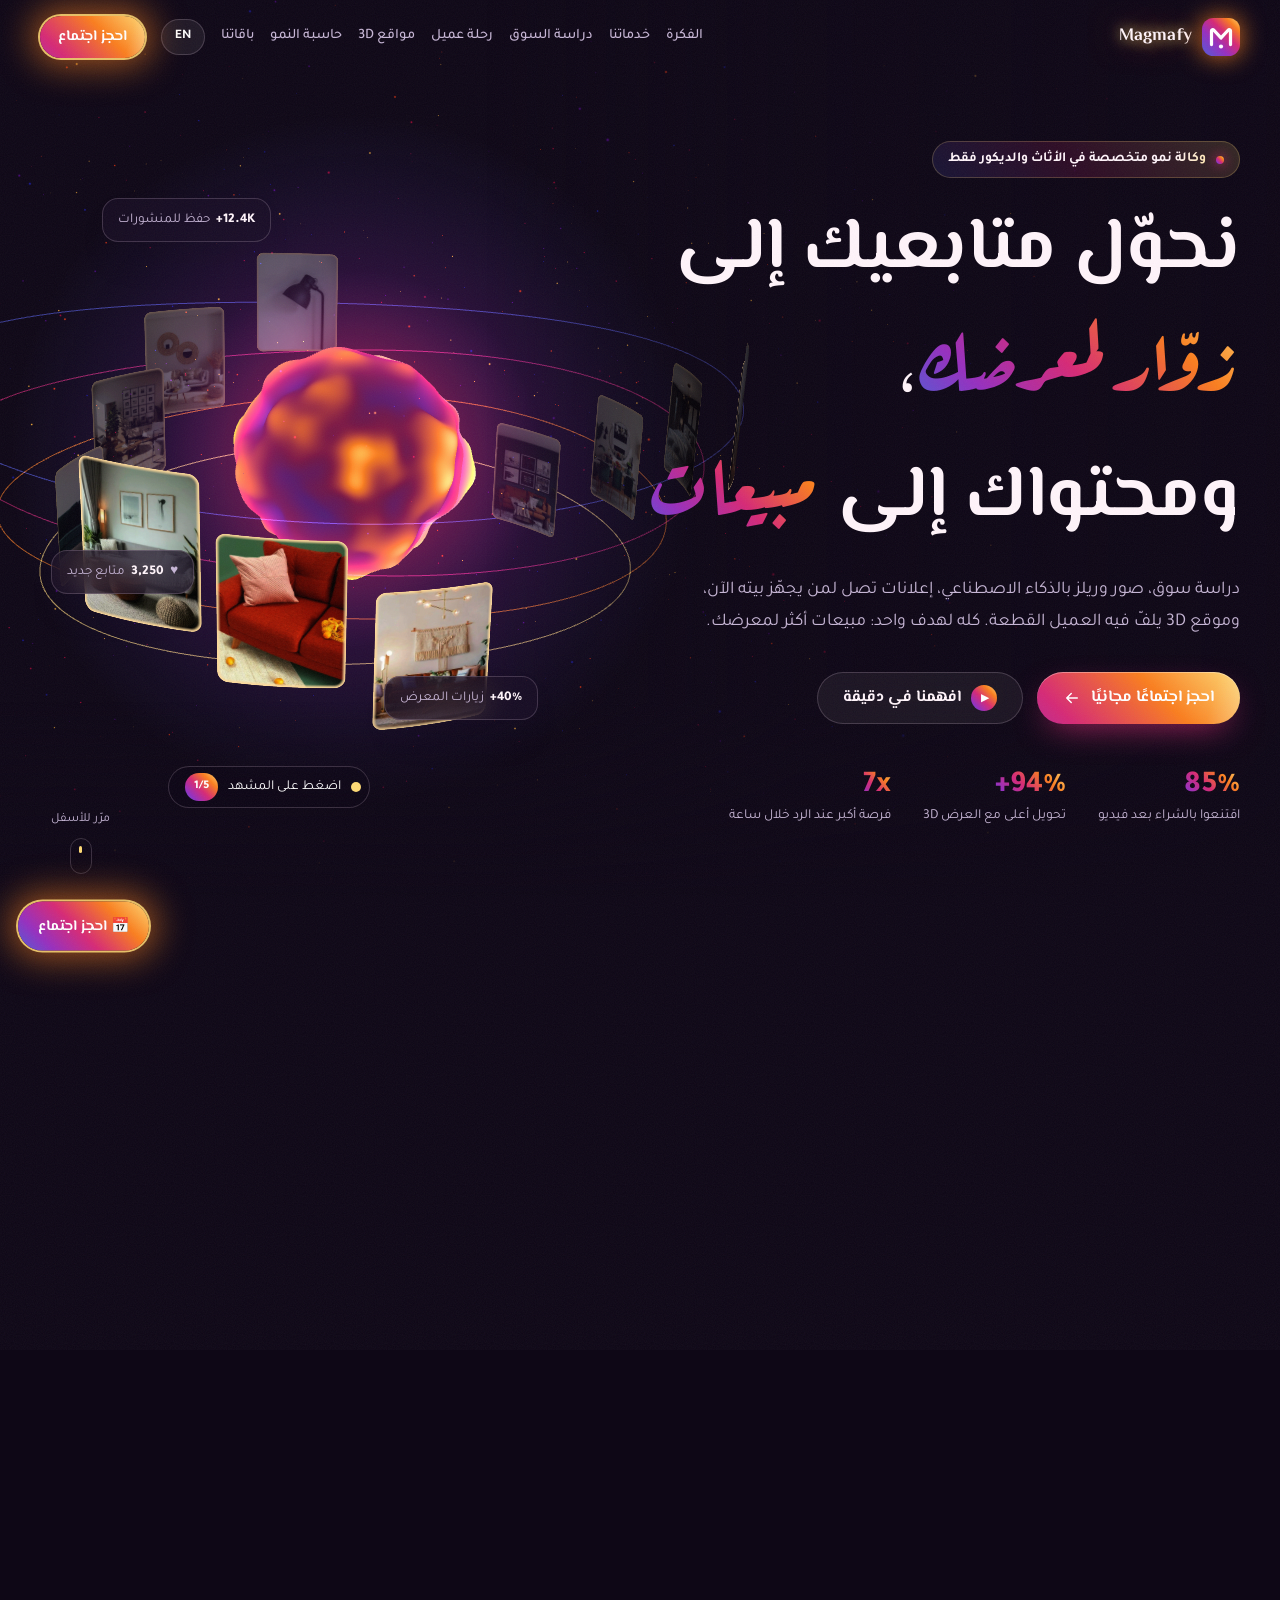
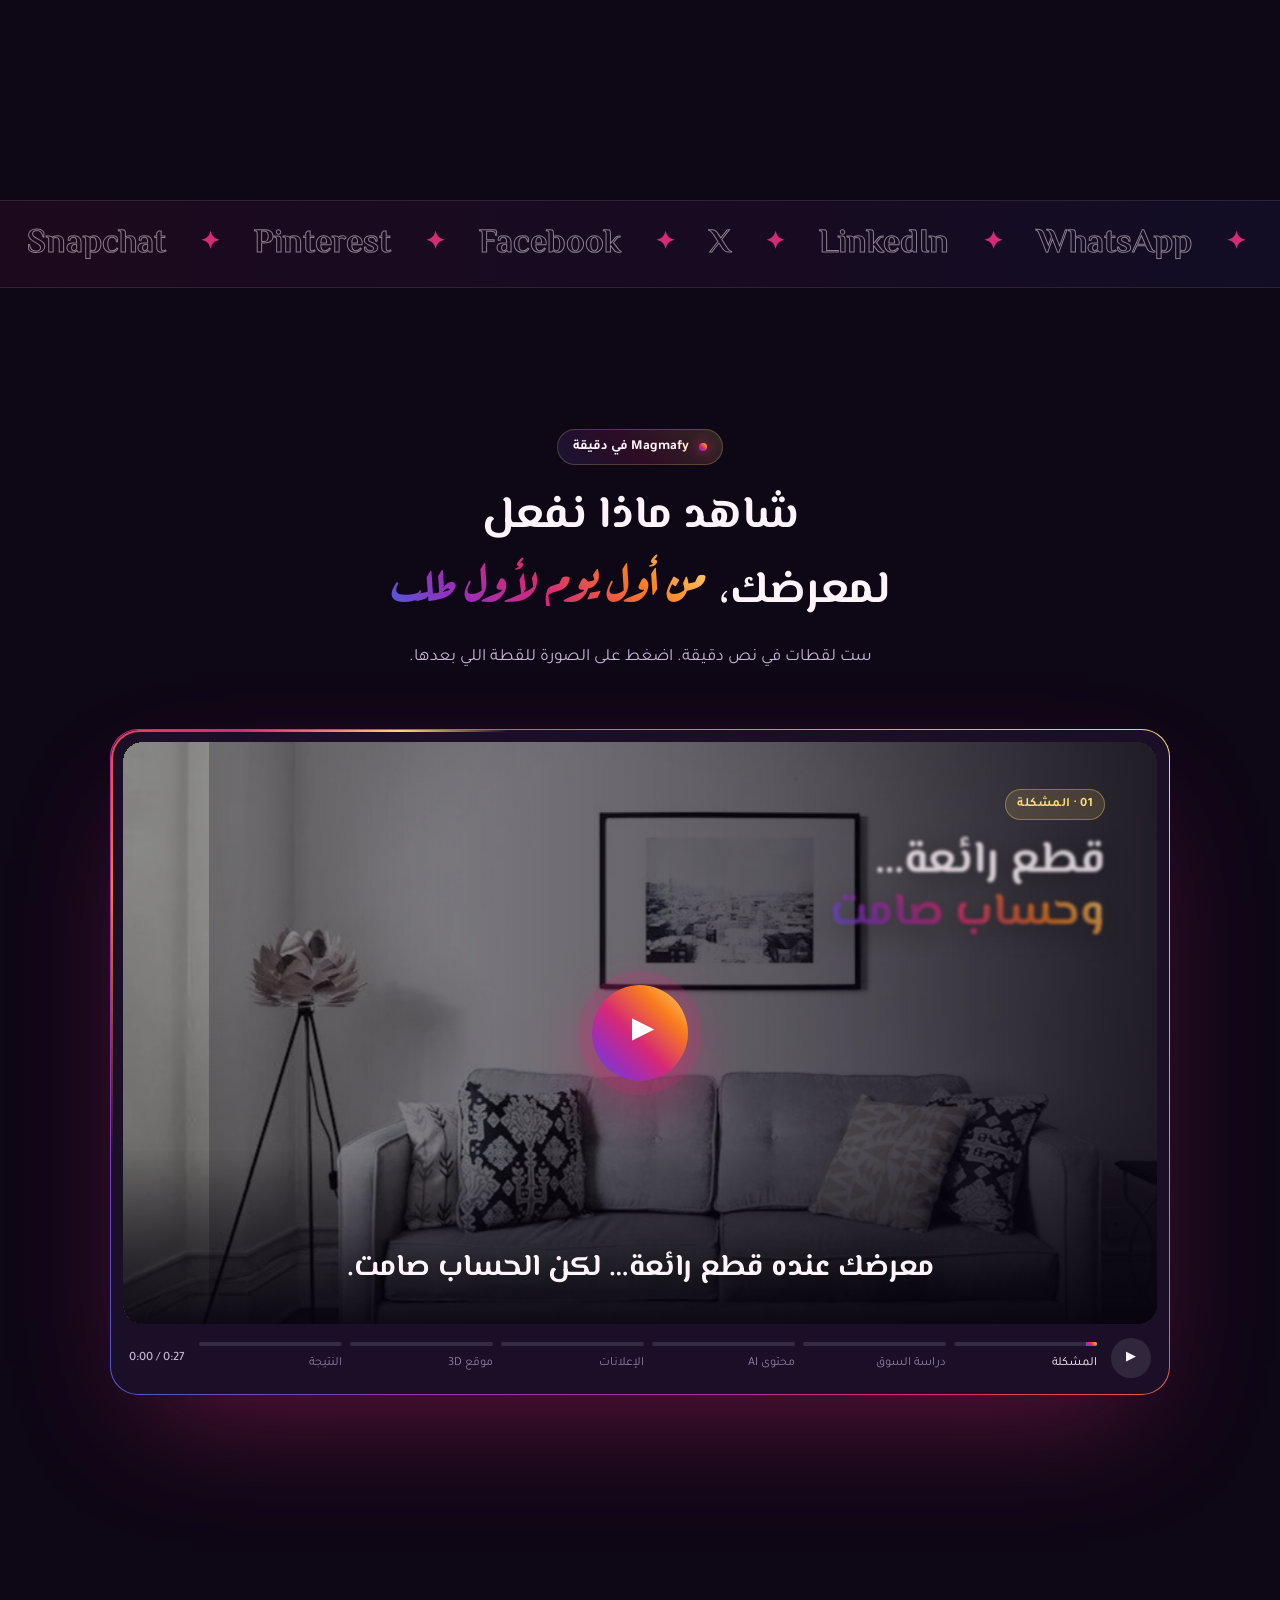
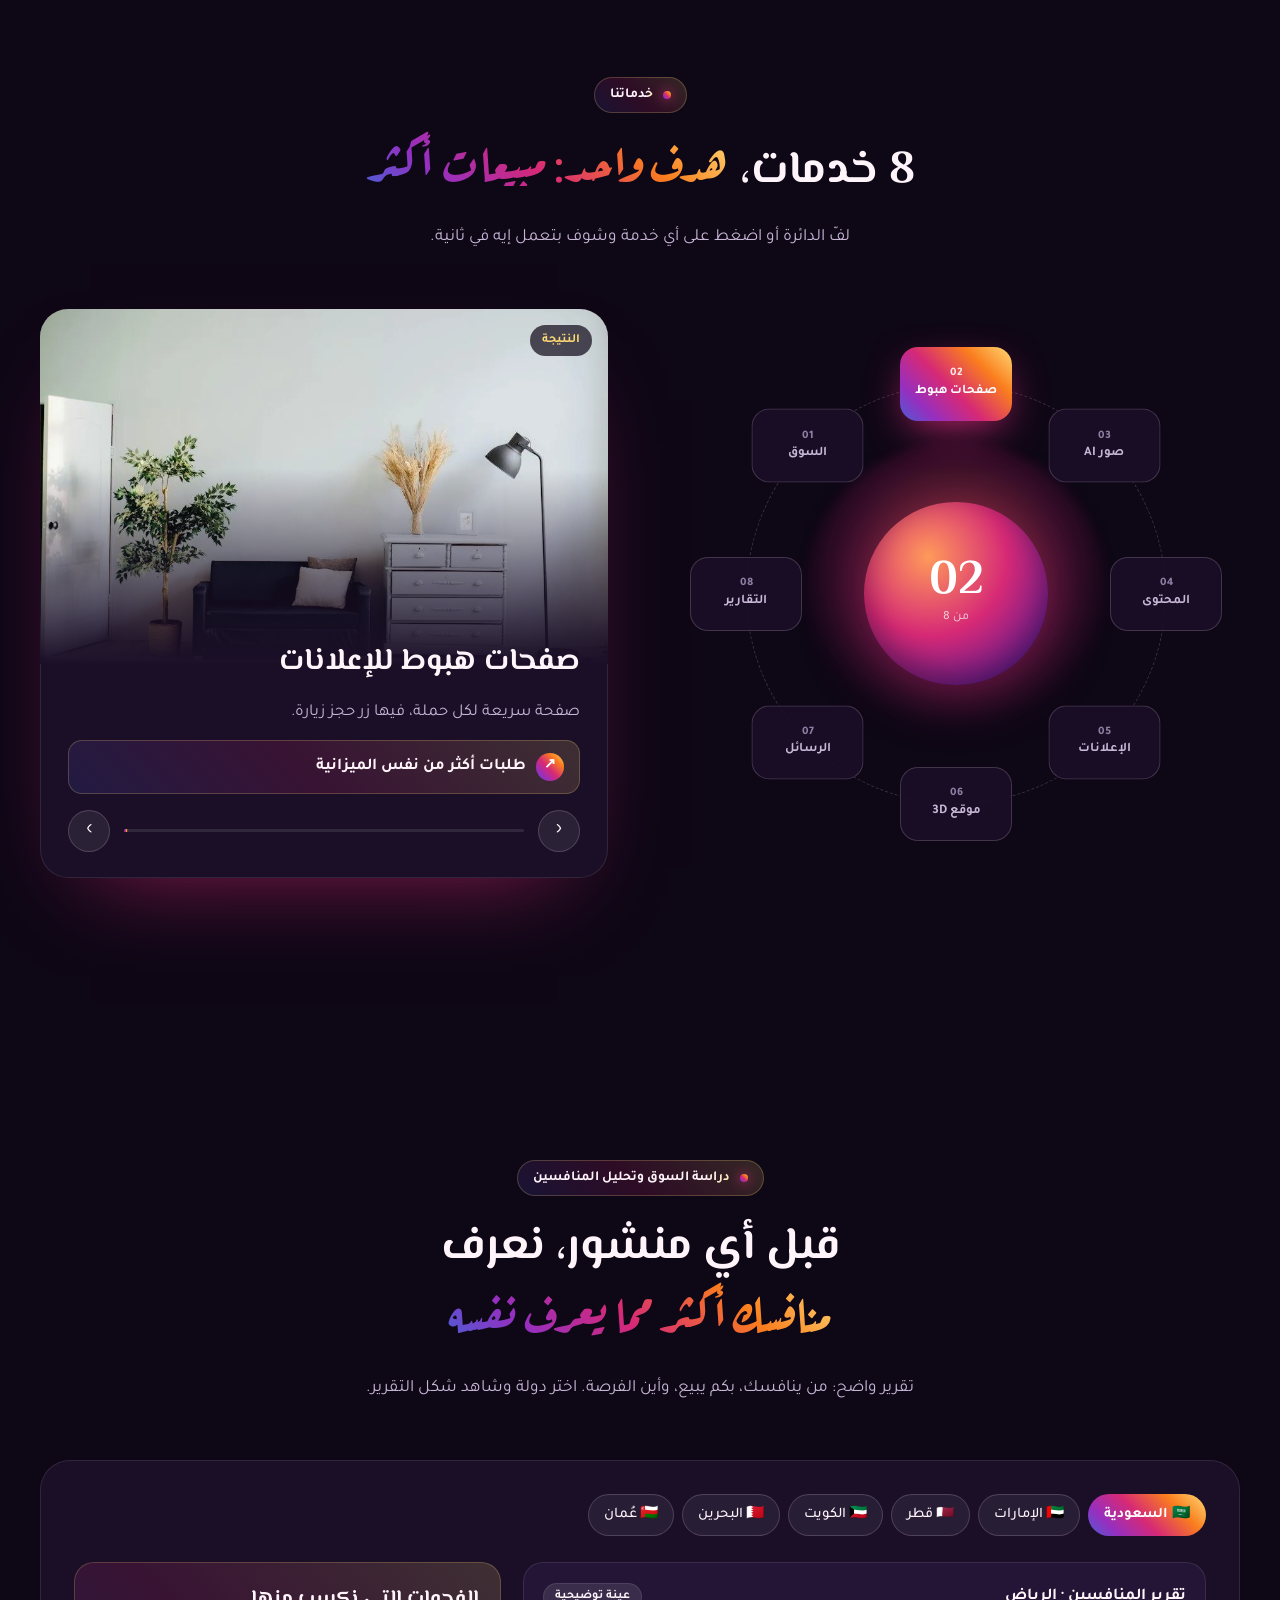
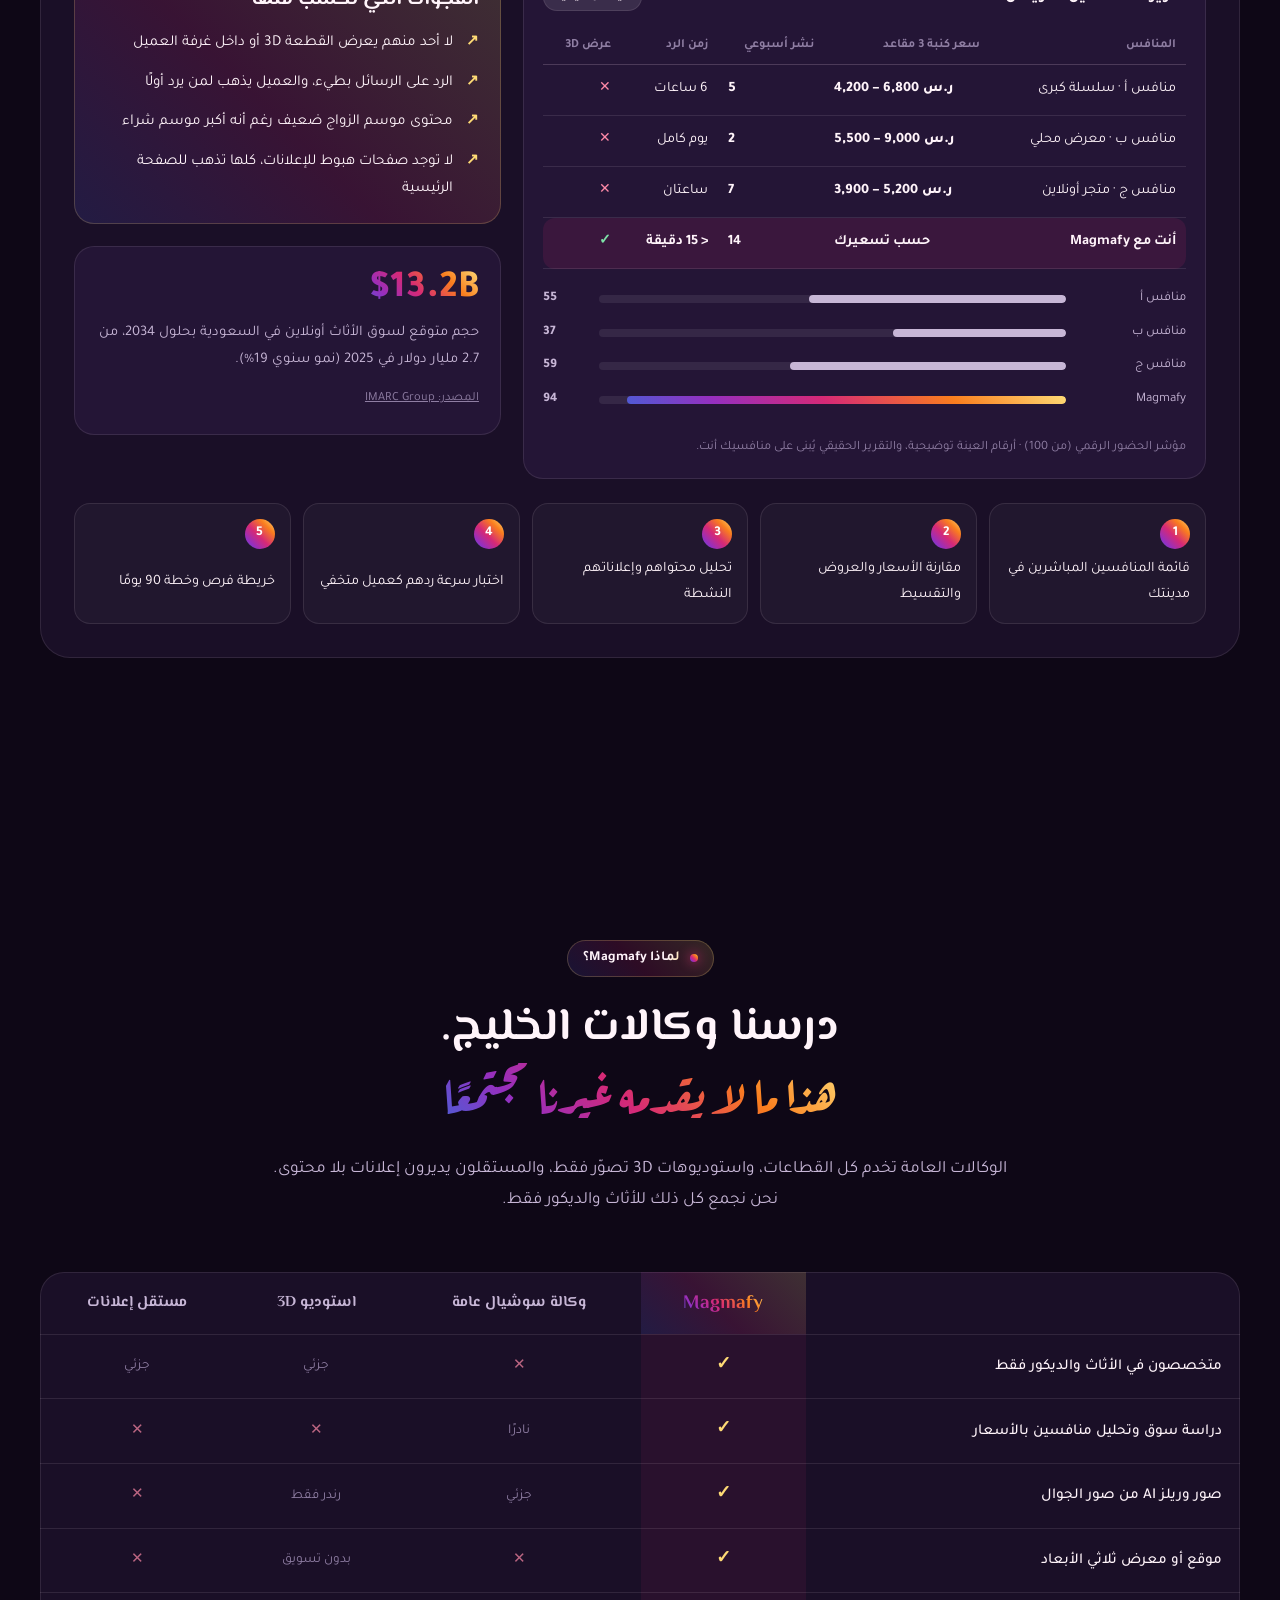
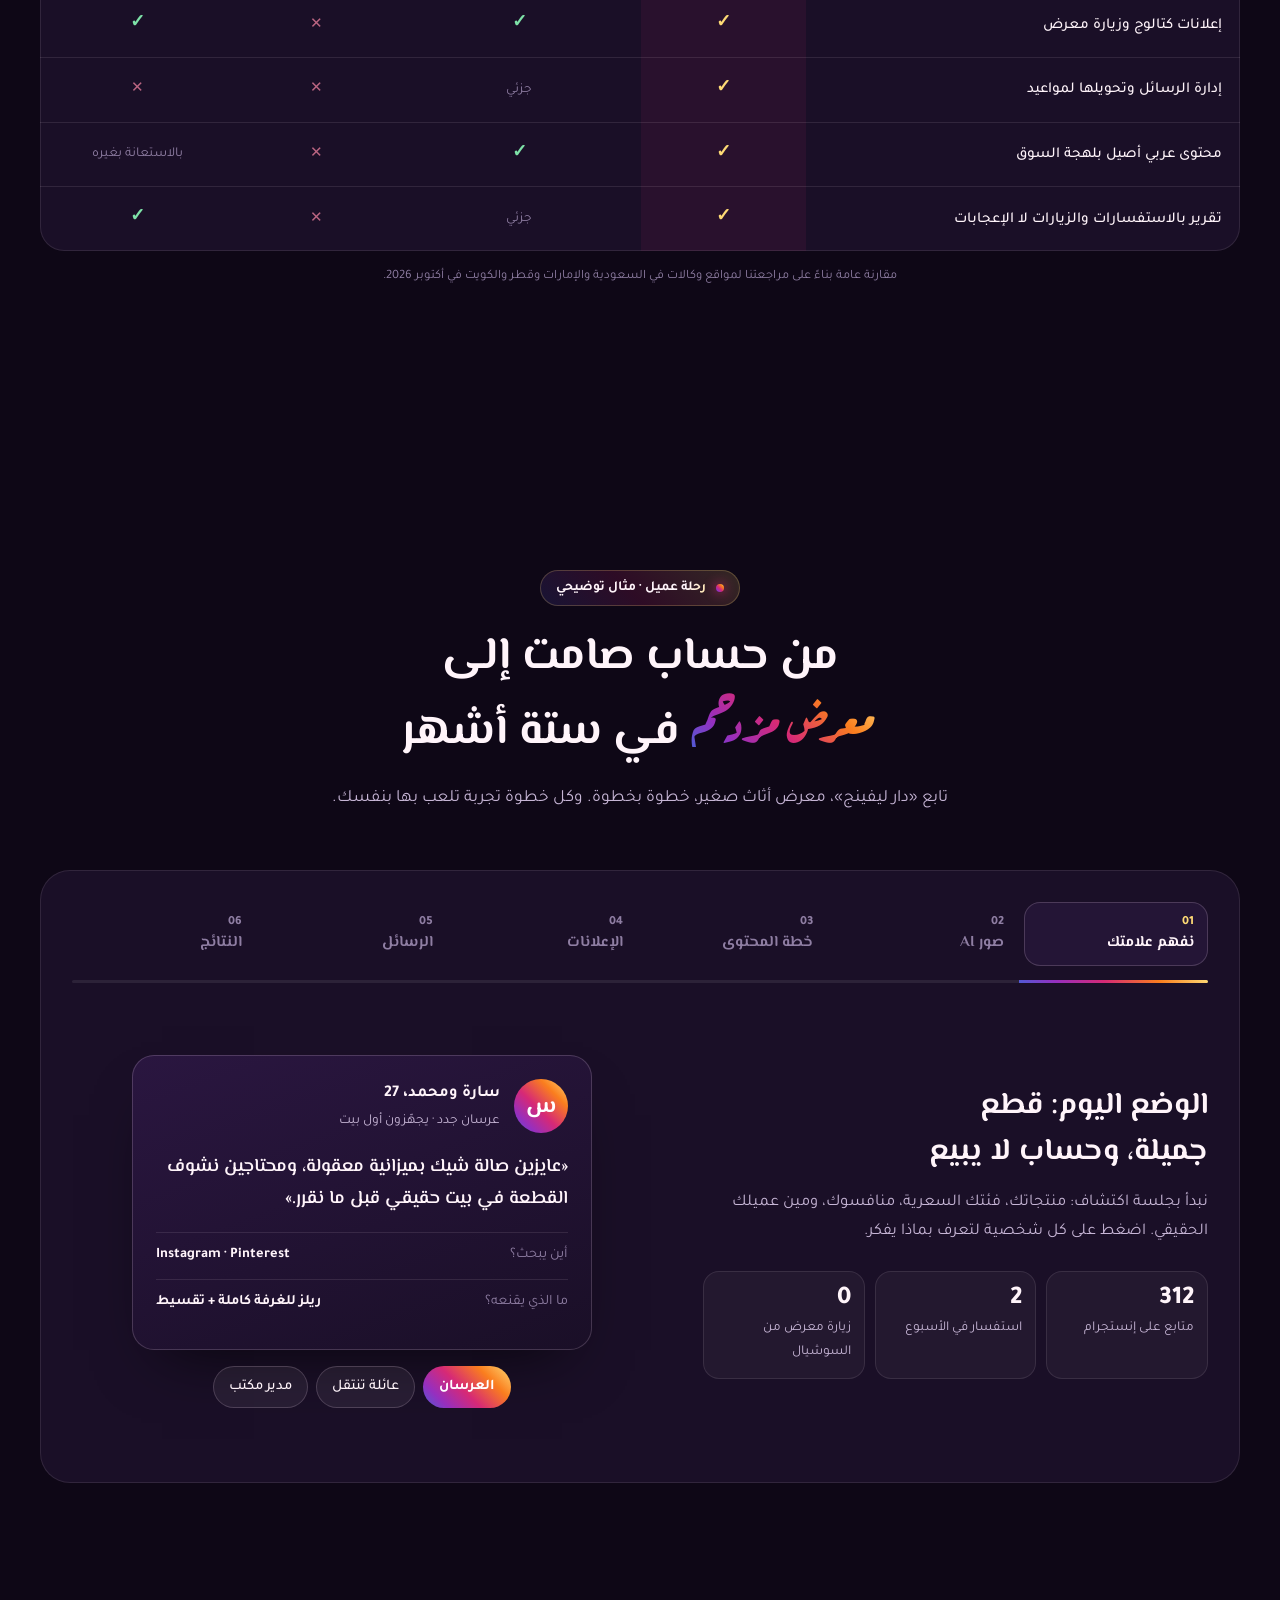
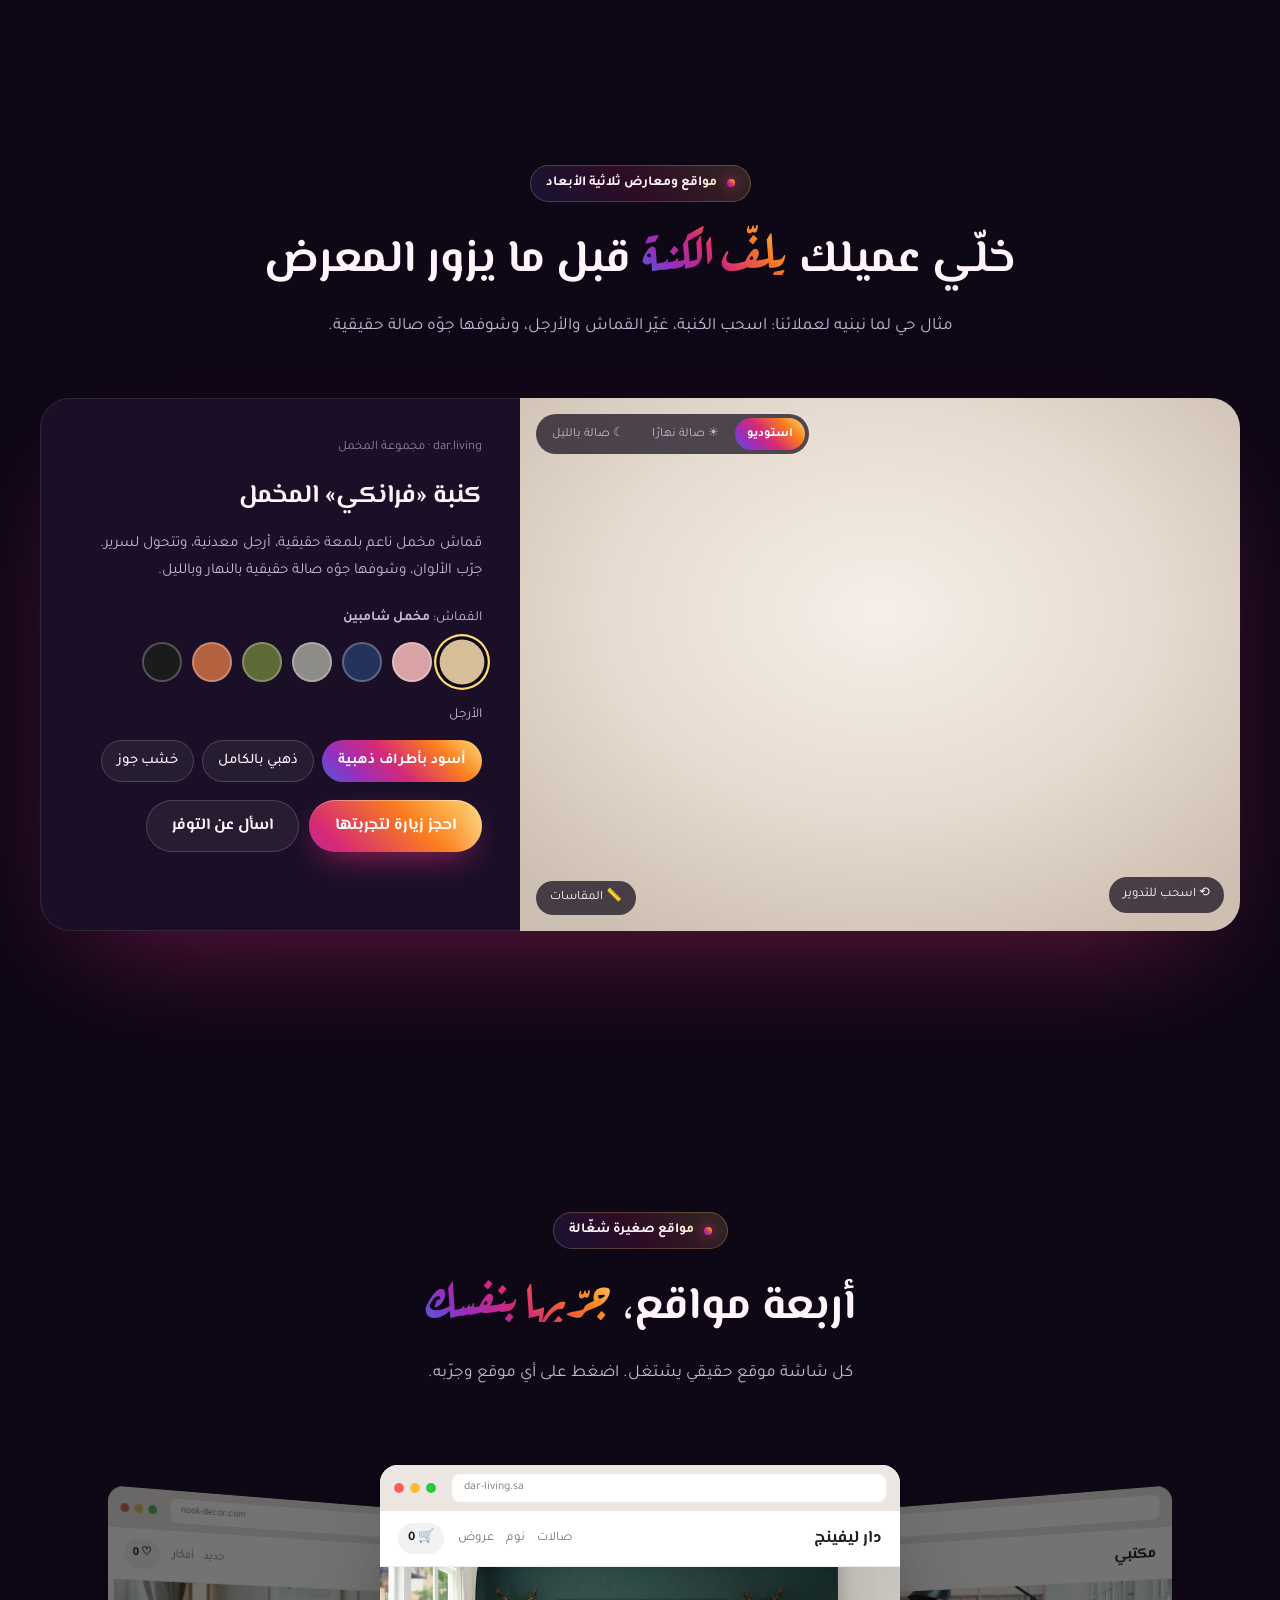
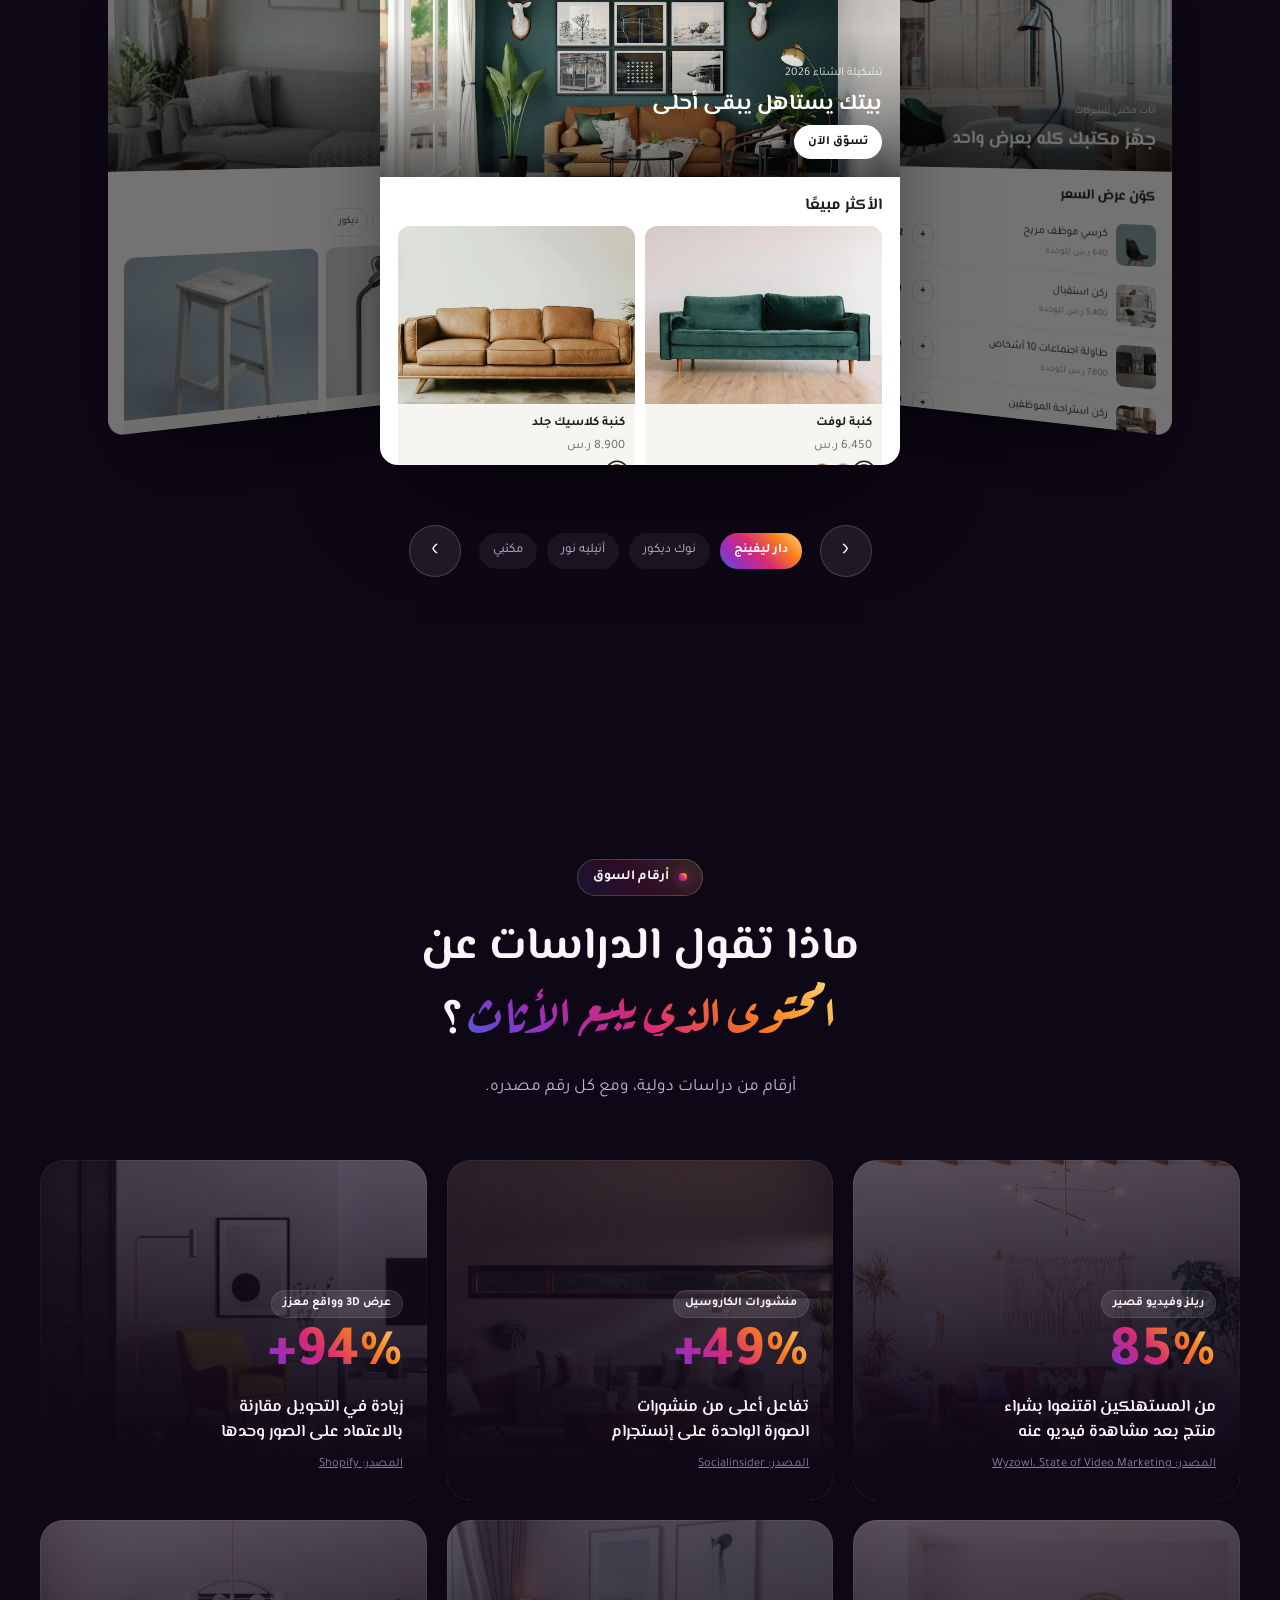
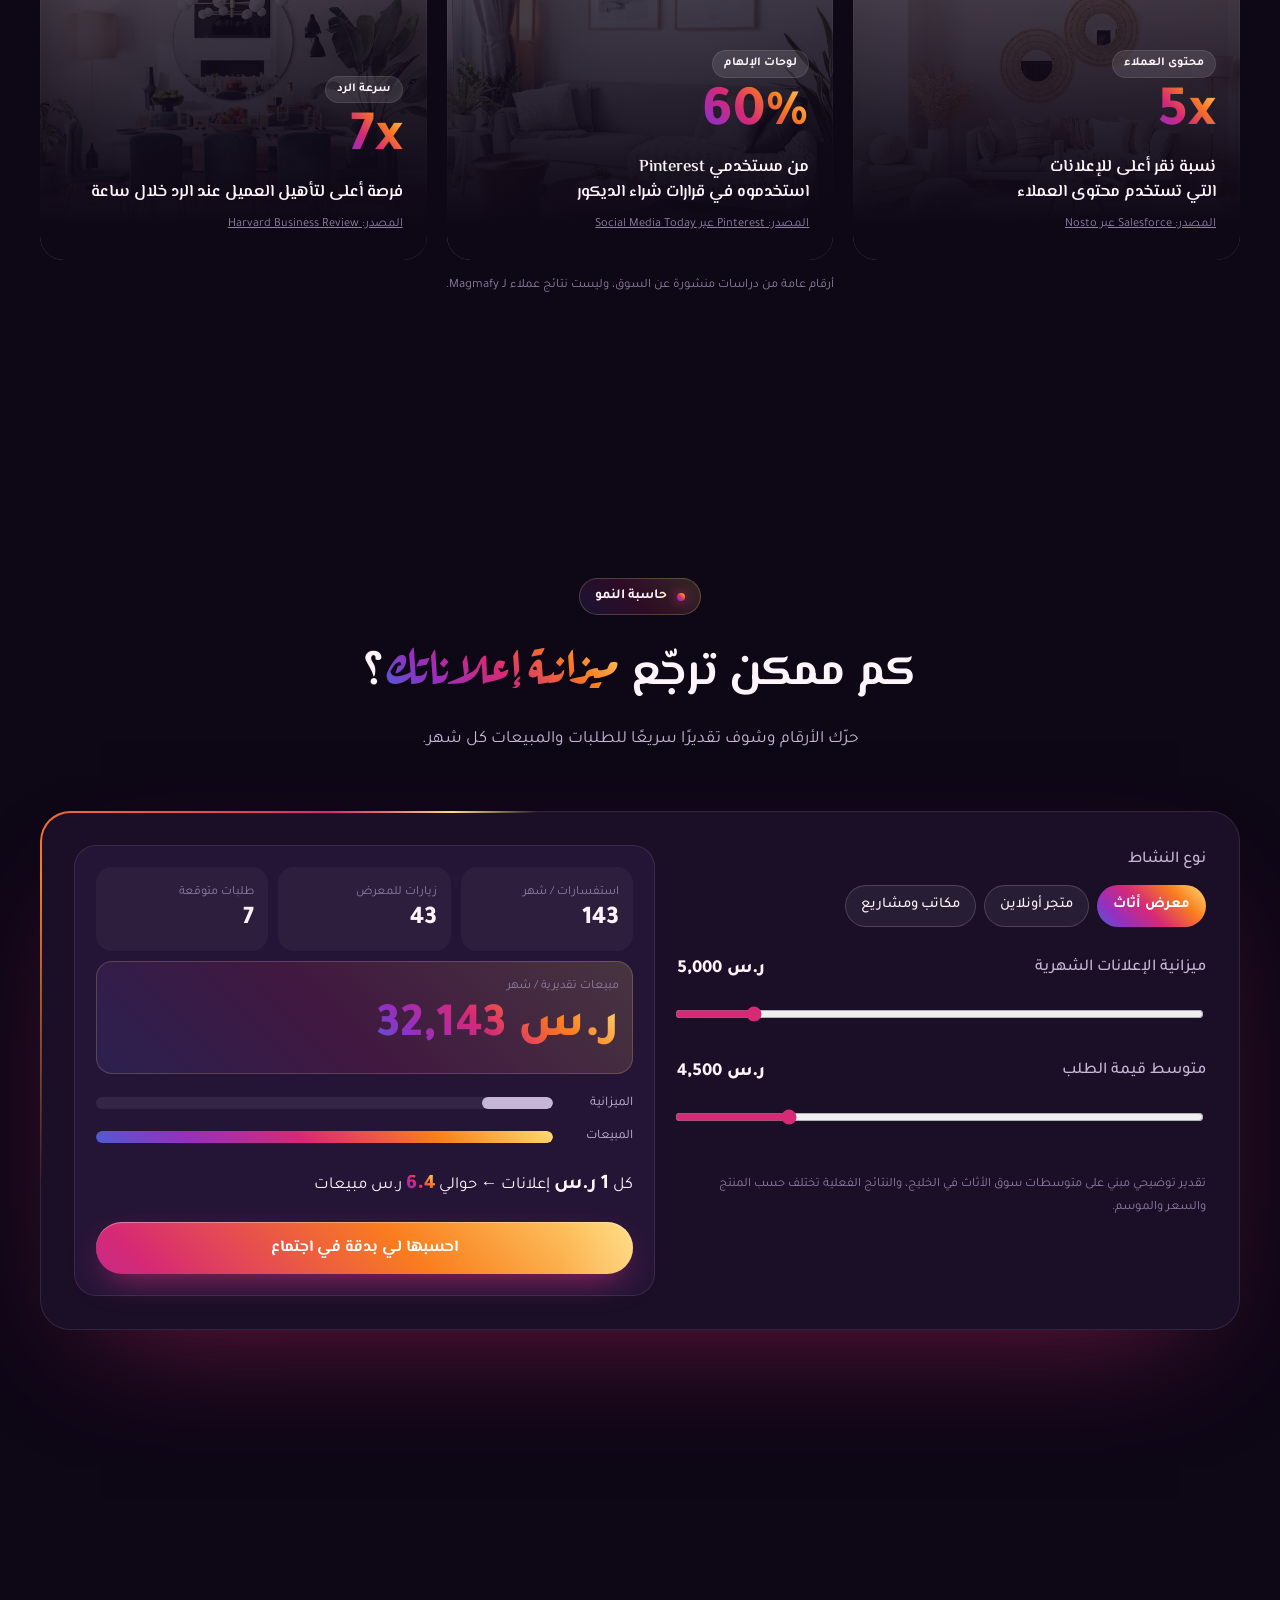
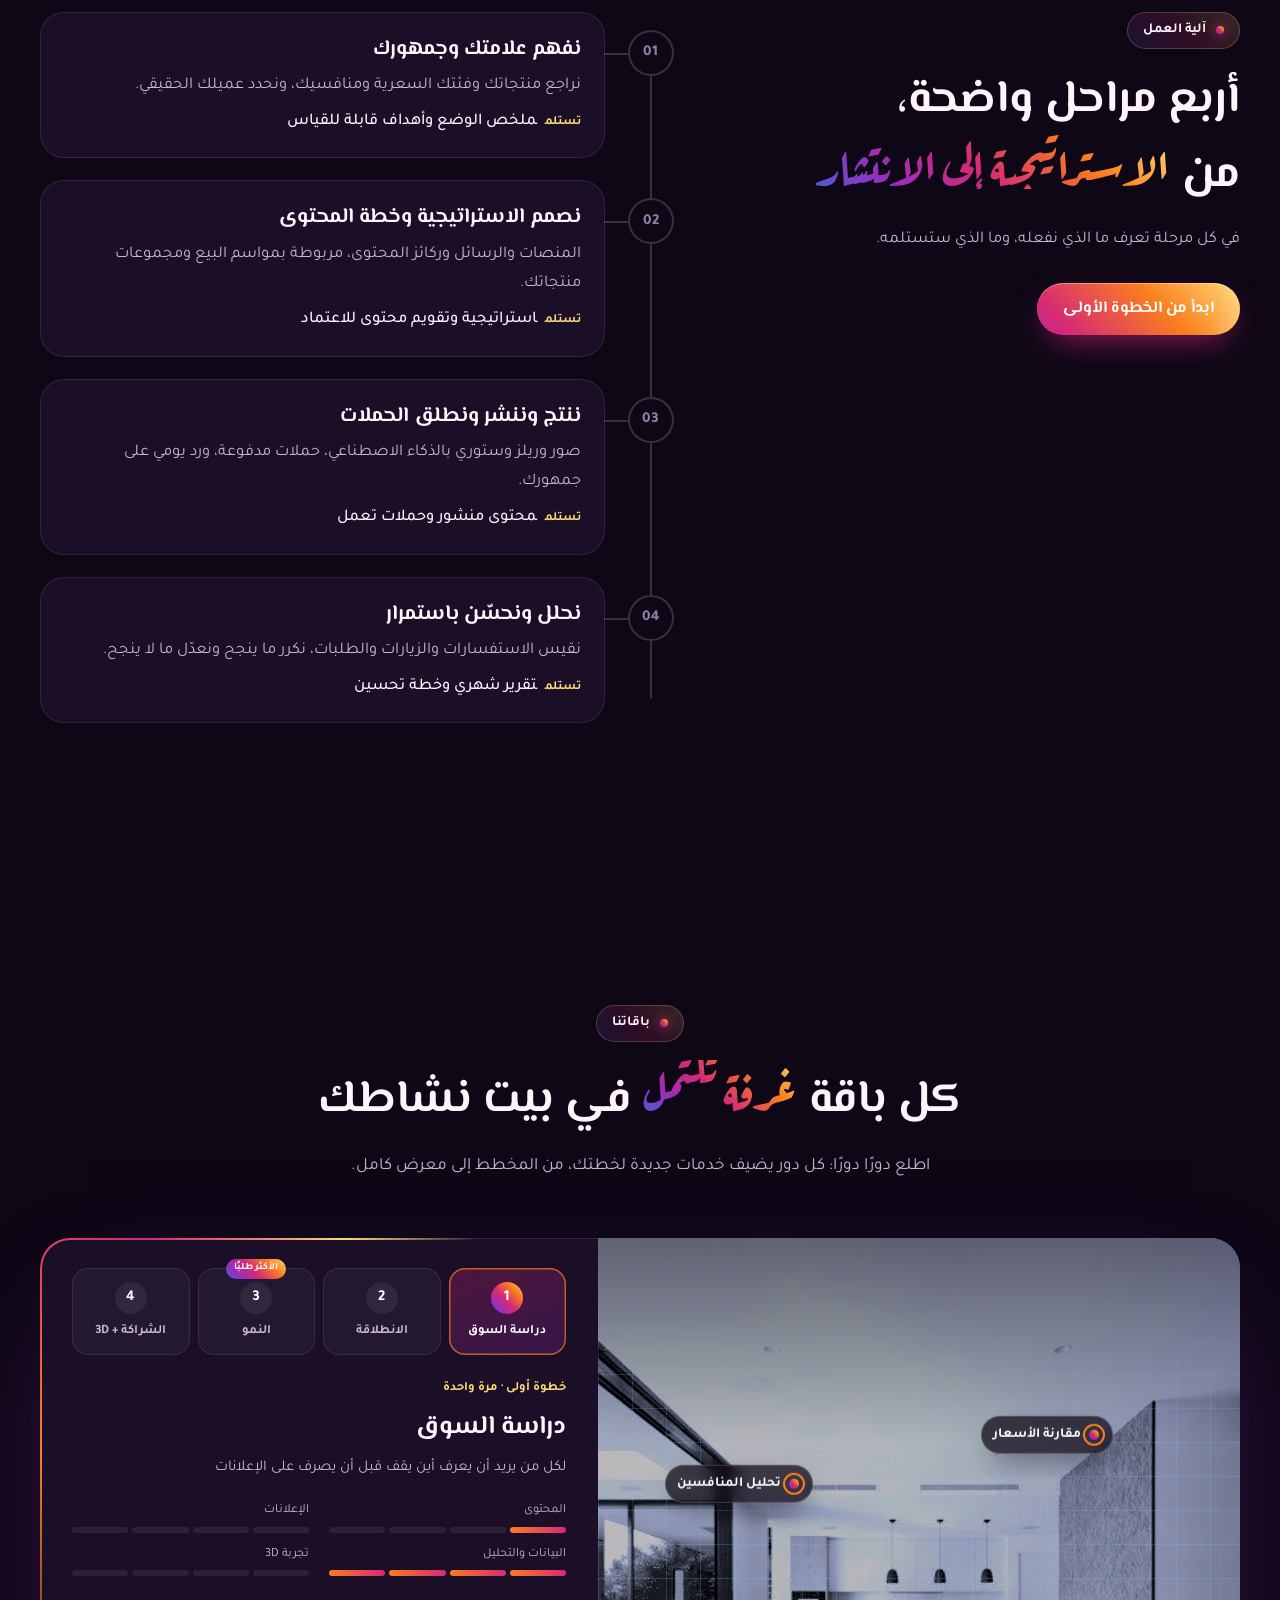
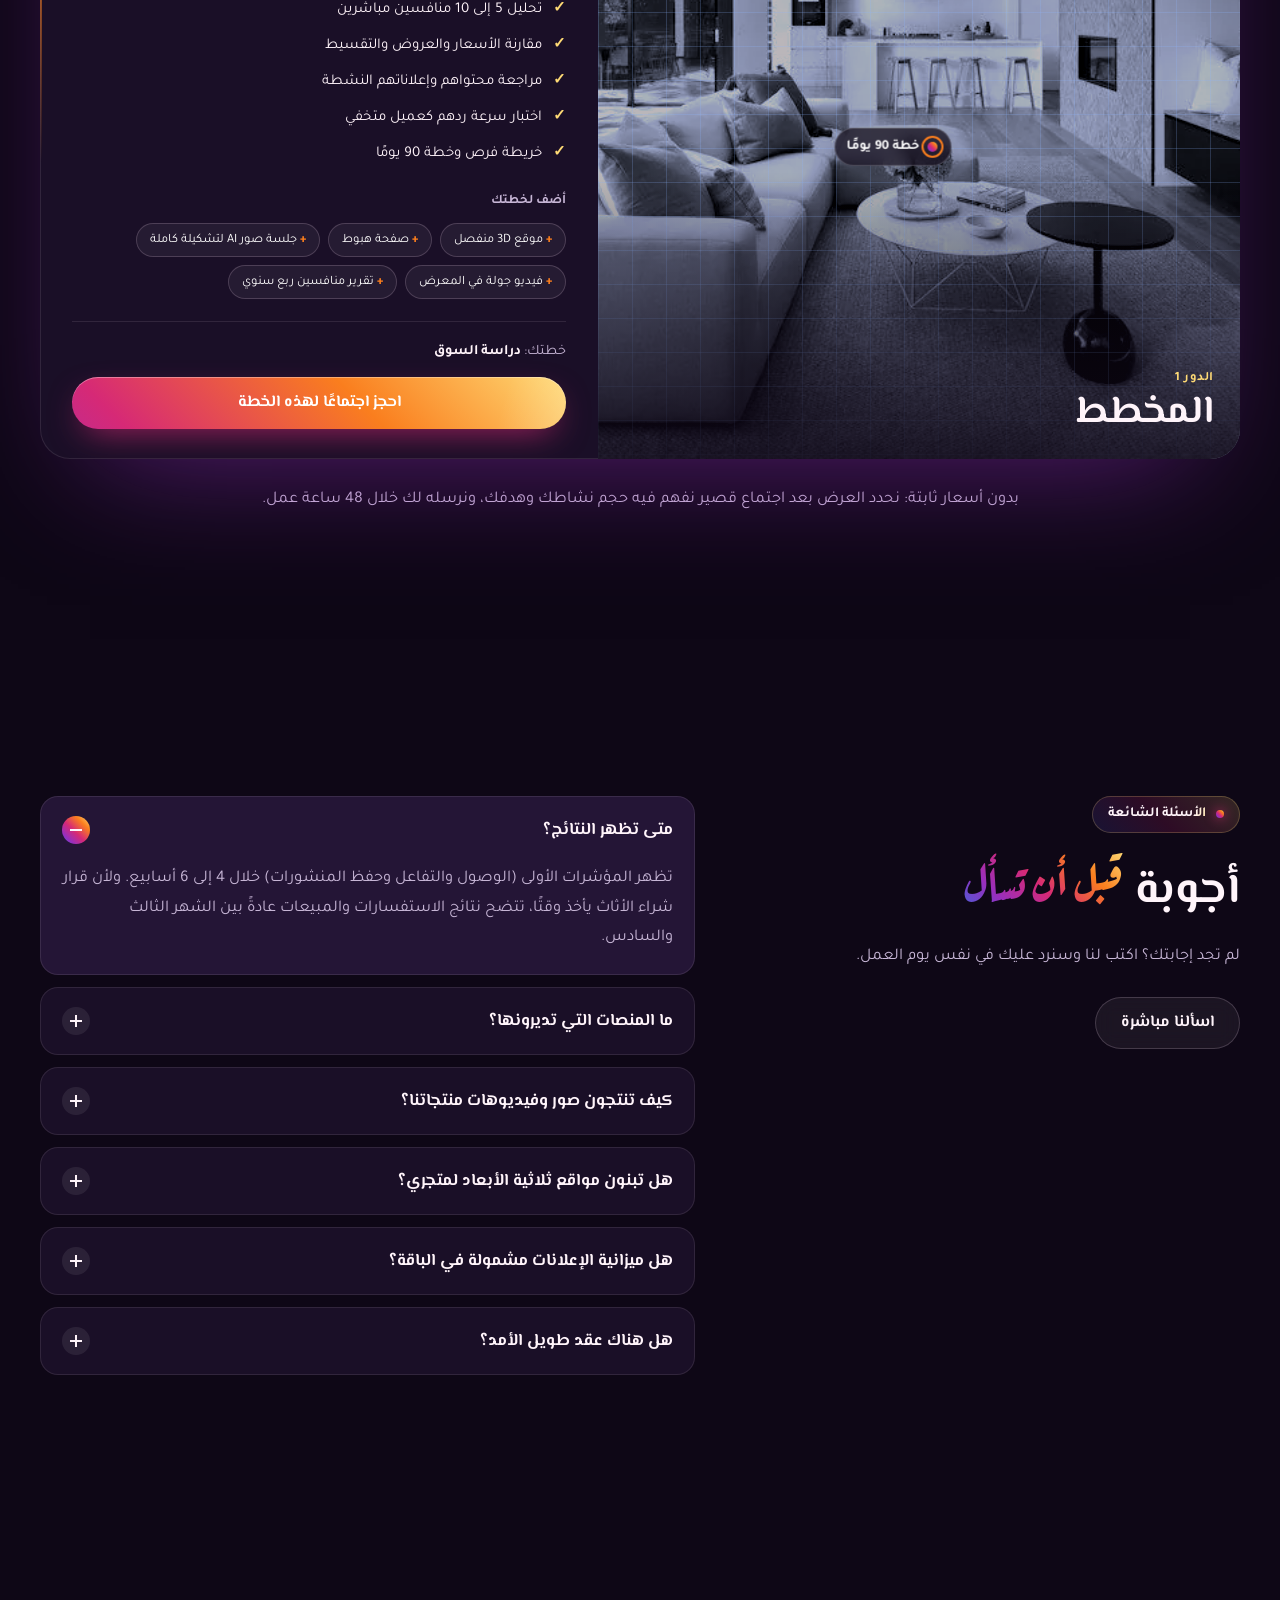
==== commit d00aa8a0: "Privacy policy and terms (Saudi PDPL), booking anti-spam and consent, CSP, floating mobile header, h" ====
--- a/index.html
+++ b/index.html
@@ -3,6 +3,8 @@
 <head>
   <meta charset="utf-8">
   <meta name="viewport" content="width=device-width, initial-scale=1, viewport-fit=cover">
+  <meta http-equiv="Content-Security-Policy" content="default-src 'self'; script-src 'self' 'sha256-3501N0+YQLnKeb4XiwmX2IIMx4LJ+3mJnasQkBa5Mp8=' 'sha256-vC1cI8dsE+n7/tOWiTdyWrs/uTTwRFrXF3P1WYIg31Y='; style-src 'self' 'unsafe-inline'; img-src 'self' data: blob:; font-src 'self'; connect-src 'self' data: blob: https://formsubmit.co; media-src 'self' blob:; worker-src 'self' blob:; frame-src 'none'; object-src 'none'; base-uri 'self'; form-action 'self'">
+  <meta name="referrer" content="strict-origin-when-cross-origin">
   <title>Magmafy | وكالة نمو السوشيال ميديا لمعارض الأثاث والديكور</title>
   <meta name="description" content="Magmafy وكالة نمو متخصصة في معارض الأثاث ومتاجر الديكور: صور وريلز واقعية بالذكاء الاصطناعي، إعلانات، إدارة رسائل، ومواقع ثلاثية الأبعاد تبيع قطعك.">
   <meta name="theme-color" content="#0e0716">
@@ -762,16 +764,19 @@
             </div>
             <div class="book__form">
               <div class="book__sel" id="book-sel"><span>موعدك</span><b>لم يتم الاختيار بعد</b></div>
-              <label>الاسم<input name="name" required autocomplete="name" placeholder="اسمك الكامل"></label>
-              <label>البريد الإلكتروني<input name="email" type="email" required autocomplete="email" placeholder="you@company.com" dir="ltr"></label>
-              <label>رقم الجوال<input name="phone" type="tel" autocomplete="tel" placeholder="+966 5X XXX XXXX" dir="ltr"></label>
-              <label>اسم النشاط والدولة<input name="biz" required placeholder="مثال: دار ليفينج · الرياض"></label>
+              <label>الاسم<input name="name" required autocomplete="name" maxlength="60" placeholder="اسمك الكامل"></label>
+              <label>البريد الإلكتروني<input name="email" type="email" required autocomplete="email" maxlength="100" placeholder="you@company.com" dir="ltr"></label>
+              <label>رقم الجوال<input name="phone" type="tel" autocomplete="tel" maxlength="20" inputmode="tel" placeholder="+966 5X XXX XXXX" dir="ltr"></label>
+              <label>اسم النشاط والدولة<input name="biz" required maxlength="80" placeholder="مثال: دار ليفينج · الرياض"></label>
               <input type="hidden" name="addons" id="book-addons">
               <label>موضوع الاجتماع
                 <select name="topic" id="book-topic">
                   <option>استشارة تسويق</option><option>دراسة السوق</option><option>نطاق الموقع</option><option>استشارة عامة</option>
                 </select>
               </label>
+              <!-- spam trap: hidden from people, bots fill it in -->
+              <label class="hp" aria-hidden="true">Website<input name="website" tabindex="-1" autocomplete="off"></label>
+              <label class="book__consent"><input type="checkbox" name="consent" required><span>أوافق على <a href="privacy.html" data-keep-lang target="_blank" rel="noopener">سياسة الخصوصية</a> و<a href="terms.html" data-keep-lang target="_blank" rel="noopener">الشروط والأحكام</a>، وعلى استخدام بياناتي لتنظيم الاجتماع.</span></label>
               <button type="submit" class="btn btn--grad btn--block" id="book-submit">أكّد الموعد</button>
               <p class="form__note" id="book-note" role="status"></p>
             </div>
@@ -807,7 +812,7 @@
     </div>
     <div class="wrap footer__bottom">
       <p>© <span class="num">2026</span> Magmafy. جميع الحقوق محفوظة.</p>
-      <ul><li><a href="#home">سياسة الخصوصية</a></li><li><a href="#home">الشروط والأحكام</a></li></ul>
+      <ul><li><a href="privacy.html" data-keep-lang>سياسة الخصوصية</a></li><li><a href="terms.html" data-keep-lang>الشروط والأحكام</a></li></ul>
     </div>
     <p class="footer__made" dir="ltr">Made by Magmafy</p>
   </footer>
--- a/assets/css/style.css
+++ b/assets/css/style.css
@@ -485,11 +485,24 @@
 .process__grid { display: grid; grid-template-columns: 1fr 1.3fr; gap: clamp(30px, 6vw, 90px); align-items: start; }
 .process__intro { position: sticky; top: 120px; }
 .process__intro p:not(.eyebrow) { color: var(--mist); margin: 16px 0 28px; }
-.steps { position: relative; display: grid; gap: 22px; }
-.steps::before { content: ""; position: absolute; top: 10px; bottom: 10px; right: 31px; width: 2px; background: var(--line-2); }
-.steps::after { content: ""; position: absolute; top: 10px; right: 31px; width: 2px; height: var(--fill, 0%); max-height: calc(100% - 20px); background: var(--grad); }
-.step { position: relative; display: flex; gap: 22px; padding: 22px; border-radius: var(--r); background: var(--plum); box-shadow: inset 0 0 0 1px var(--line); }
-.step__n { position: relative; z-index: 1; flex: none; width: 46px; height: 46px; display: grid; place-items: center; margin-inline-start: -14px; border-radius: 50%; background: var(--night); box-shadow: inset 0 0 0 2px var(--p); font-size: .95rem; }
+.steps { --rail: 23px; position: relative; display: grid; gap: 22px; margin: 0; padding: 0; padding-inline-start: 70px; list-style: none; }
+/* the rail runs down the start side (right in Arabic, left in English), outside the cards */
+.steps::before { content: ""; position: absolute; top: 24px; bottom: 24px; inset-inline-start: var(--rail); width: 2px; border-radius: 2px; background: var(--line-2); }
+.steps::after { content: ""; position: absolute; top: 24px; inset-inline-start: var(--rail); width: 2px; height: var(--fill, 0%); max-height: calc(100% - 48px); border-radius: 2px; background: linear-gradient(180deg, var(--y), var(--o) 35%, var(--p) 70%, var(--v)); box-shadow: 0 0 12px rgba(250, 126, 30, .7); }
+/* a spark rides the tip of the filled part */
+.steps__spark { position: absolute; z-index: 2; top: calc(24px + min(var(--fill, 0%), 100% - 48px)); inset-inline-start: calc(var(--rail) + 1px); width: 14px; height: 14px; margin: -7px; margin-inline-start: -7px; border-radius: 50%; background: #fff3d6; box-shadow: 0 0 0 4px rgba(254, 218, 117, .25), 0 0 18px 6px rgba(250, 126, 30, .8), 0 0 40px 10px rgba(214, 41, 118, .45); pointer-events: none; opacity: var(--spark, 0); transition: opacity .3s; }
+.step { position: relative; display: block; padding: 22px 24px; border-radius: var(--r); background: var(--plum); box-shadow: inset 0 0 0 1px var(--line); transition: box-shadow .5s var(--ease), transform .5s var(--ease); }
+.step__n { --off: calc(-70px + var(--rail) - 22px); position: absolute; z-index: 3; top: 18px; right: var(--off); width: 46px; height: 46px; display: grid; place-items: center; border-radius: 50%; background: var(--night); box-shadow: inset 0 0 0 2px var(--line-2); color: var(--dim); font-size: .95rem; transition: box-shadow .5s var(--ease), color .5s, transform .5s var(--ease); }
+/* a small arm joins each number to its card */
+.step__n::after { content: ""; position: absolute; top: 50%; right: 100%; width: 24px; height: 2px; background: var(--line-2); transition: background .5s; }
+.step.is-on { box-shadow: inset 0 0 0 1px rgba(250, 126, 30, .35), 0 16px 40px -20px rgba(214, 41, 118, .55); }
+.step.is-on .step__n { color: #fff; box-shadow: inset 0 0 0 2px var(--o), 0 0 0 5px rgba(250, 126, 30, .12), 0 0 22px rgba(250, 126, 30, .55); transform: scale(1.06); }
+.step.is-on .step__n::after { background: linear-gradient(90deg, var(--o), var(--p)); }
+html[dir="rtl"] .step.is-on .step__n::after { background: linear-gradient(270deg, var(--o), var(--p)); }
+/* .num forces left-to-right text, so the number badge is placed with physical sides per language */
+html[dir="ltr"] .step__n { right: auto; left: var(--off); }
+html[dir="ltr"] .step__n::after { right: auto; left: 100%; }
+@media (max-width: 640px) { .steps { --rail: 19px; padding-inline-start: 56px; } .step { padding: 18px; } .step__n { --off: calc(-56px + var(--rail) - 20px); width: 40px; height: 40px; top: 16px; } .step__n::after { width: 16px; } }
 .step p { color: var(--mist); margin-top: 6px; }
 .step__out { color: var(--ink) !important; font-weight: 500; }
 .step__out span { color: var(--y); font-size: .78rem; font-weight: 700; margin-inline-end: 8px; }
@@ -600,11 +613,17 @@
   .study__deliver { grid-template-columns: repeat(3, 1fr); }
 }
 @media (max-width: 960px) {
-  .nav { position: fixed; inset: 74px 0 auto; flex-direction: column; gap: 0; padding: 10px 20px 24px; background: rgba(14, 7, 22, .97); backdrop-filter: blur(16px); -webkit-backdrop-filter: blur(16px); transform: translateY(-12px); opacity: 0; visibility: hidden; transition: .3s var(--ease); font-size: 1.1rem; }
+  .nav { position: fixed; inset: calc(86px + env(safe-area-inset-top)) 10px auto; border-radius: 20px; flex-direction: column; gap: 0; padding: 10px 20px 24px; background: rgba(14, 7, 22, .97); backdrop-filter: blur(16px); -webkit-backdrop-filter: blur(16px); transform: translateY(-12px); opacity: 0; visibility: hidden; transition: .3s var(--ease); font-size: 1.1rem; }
   .nav a { padding: 14px 0; border-bottom: 1px solid var(--line); }
   .nav a::after { display: none; }
   .header.is-open .nav { transform: none; opacity: 1; visibility: visible; }
   .header.is-open { background: rgba(14, 7, 22, .97); }
+  /* on phones the bar always has its own backing, so the logo and buttons stay clear over the 3D scene */
+  /* phones: a floating bar a little below the top edge, with a solid backing (no blur over the live 3D,
+     which made phones stutter), so the logo and buttons are always clear */
+  .header, .header.is-scrolled { top: calc(10px + env(safe-area-inset-top)); left: 10px; right: 10px; padding-top: 0; border: 1px solid var(--line-2); border-radius: 20px; background: rgba(14, 7, 22, .93); backdrop-filter: none; -webkit-backdrop-filter: none; box-shadow: 0 10px 30px rgba(0, 0, 0, .35); }
+  .header.is-hidden { transform: none; }
+  .header .wrap { padding-inline: 12px; }
   .burger { display: block; }
   .header__cta { margin-inline-start: auto; }
   .hero__shade { background: linear-gradient(0deg, rgba(14, 7, 22, .96) 0%, rgba(14, 7, 22, .78) 45%, rgba(14, 7, 22, .15) 80%); }
@@ -622,7 +641,7 @@
 @media (max-width: 640px) {
   body { font-size: 1rem; }
   .header__inner { height: 64px; gap: 12px; }
-  .nav { top: 64px; }
+  .nav { top: calc(82px + env(safe-area-inset-top)); }
   .logo__word { font-size: 1.15rem; }
   .logo__mark { width: 32px; height: 32px; }
   .header__cta { min-height: 38px; padding: 0 14px; font-size: .84rem; }
@@ -721,7 +740,7 @@
 .scrollbar { position: fixed; inset: 0 0 auto; z-index: 85; height: 3px; pointer-events: none; }
 .scrollbar span { display: block; height: 100%; width: 100%; background: var(--grad); transform-origin: right; transform: scaleX(0); }
 .skip { position: fixed; top: -60px; right: 16px; z-index: 300; padding: 10px 16px; border-radius: 12px; background: var(--grad); color: #fff; font-weight: 700; }
-.skip:focus { top: 12px; }
+.skip:focus-visible { top: 12px; }
 
 /* ============ packages: floors of a room ============ */
 .pk__box { display: grid; grid-template-columns: 1.15fr 1fr; border-radius: 30px; overflow: hidden; background: var(--plum); box-shadow: inset 0 0 0 1px var(--line), 0 50px 120px -50px rgba(150, 47, 191, .55); transition: box-shadow .6s; }
@@ -999,7 +1018,7 @@
 .hero__tap.is-pop { animation: tapPop .5s var(--ease); }
 @keyframes tapPing { 0% { box-shadow: 0 0 0 0 rgba(254, 218, 117, .7); } 100% { box-shadow: 0 0 0 14px rgba(254, 218, 117, 0); } }
 @keyframes tapPop { 40% { scale: 1.12; } }
-@media (max-width: 960px) { .hero__tap, html[dir="ltr"] .hero__tap { left: 50%; right: auto; translate: -50% 0; bottom: auto; top: calc(78px + env(safe-area-inset-top)); font-size: .8rem; } }
+@media (max-width: 960px) { .hero__tap, html[dir="ltr"] .hero__tap { left: 50%; right: auto; translate: -50% 0; bottom: auto; top: calc(96px + env(safe-area-inset-top)); font-size: .8rem; white-space: nowrap; } }
 @media (prefers-reduced-motion: reduce) { .hero__tap i { animation: none; } }
 
 /* never let one wide element make the whole page scroll sideways (clip, unlike hidden, keeps sticky working) */
@@ -1045,3 +1064,10 @@
   .nav { gap: 12px; font-size: .84rem; }
   .header__cta { padding-inline: 14px; }
 }
+
+/* booking: spam trap (off-screen, never seen by people) and the privacy consent */
+.hp { position: absolute !important; inset-inline-start: -9999px; width: 1px; height: 1px; overflow: hidden; }
+.book__consent { display: flex !important; flex-direction: row !important; align-items: flex-start; gap: 10px; font-size: .86rem; line-height: 1.7; color: var(--mist); cursor: pointer; }
+.book__consent input { flex: none; width: 18px !important; height: 18px; min-height: 0 !important; margin: 3px 0 0; padding: 0 !important; accent-color: var(--p); }
+.book__consent a { color: var(--y); text-decoration: underline; text-underline-offset: 3px; }
+@media (prefers-reduced-motion: reduce) { .steps { --fill: 100%; } }
